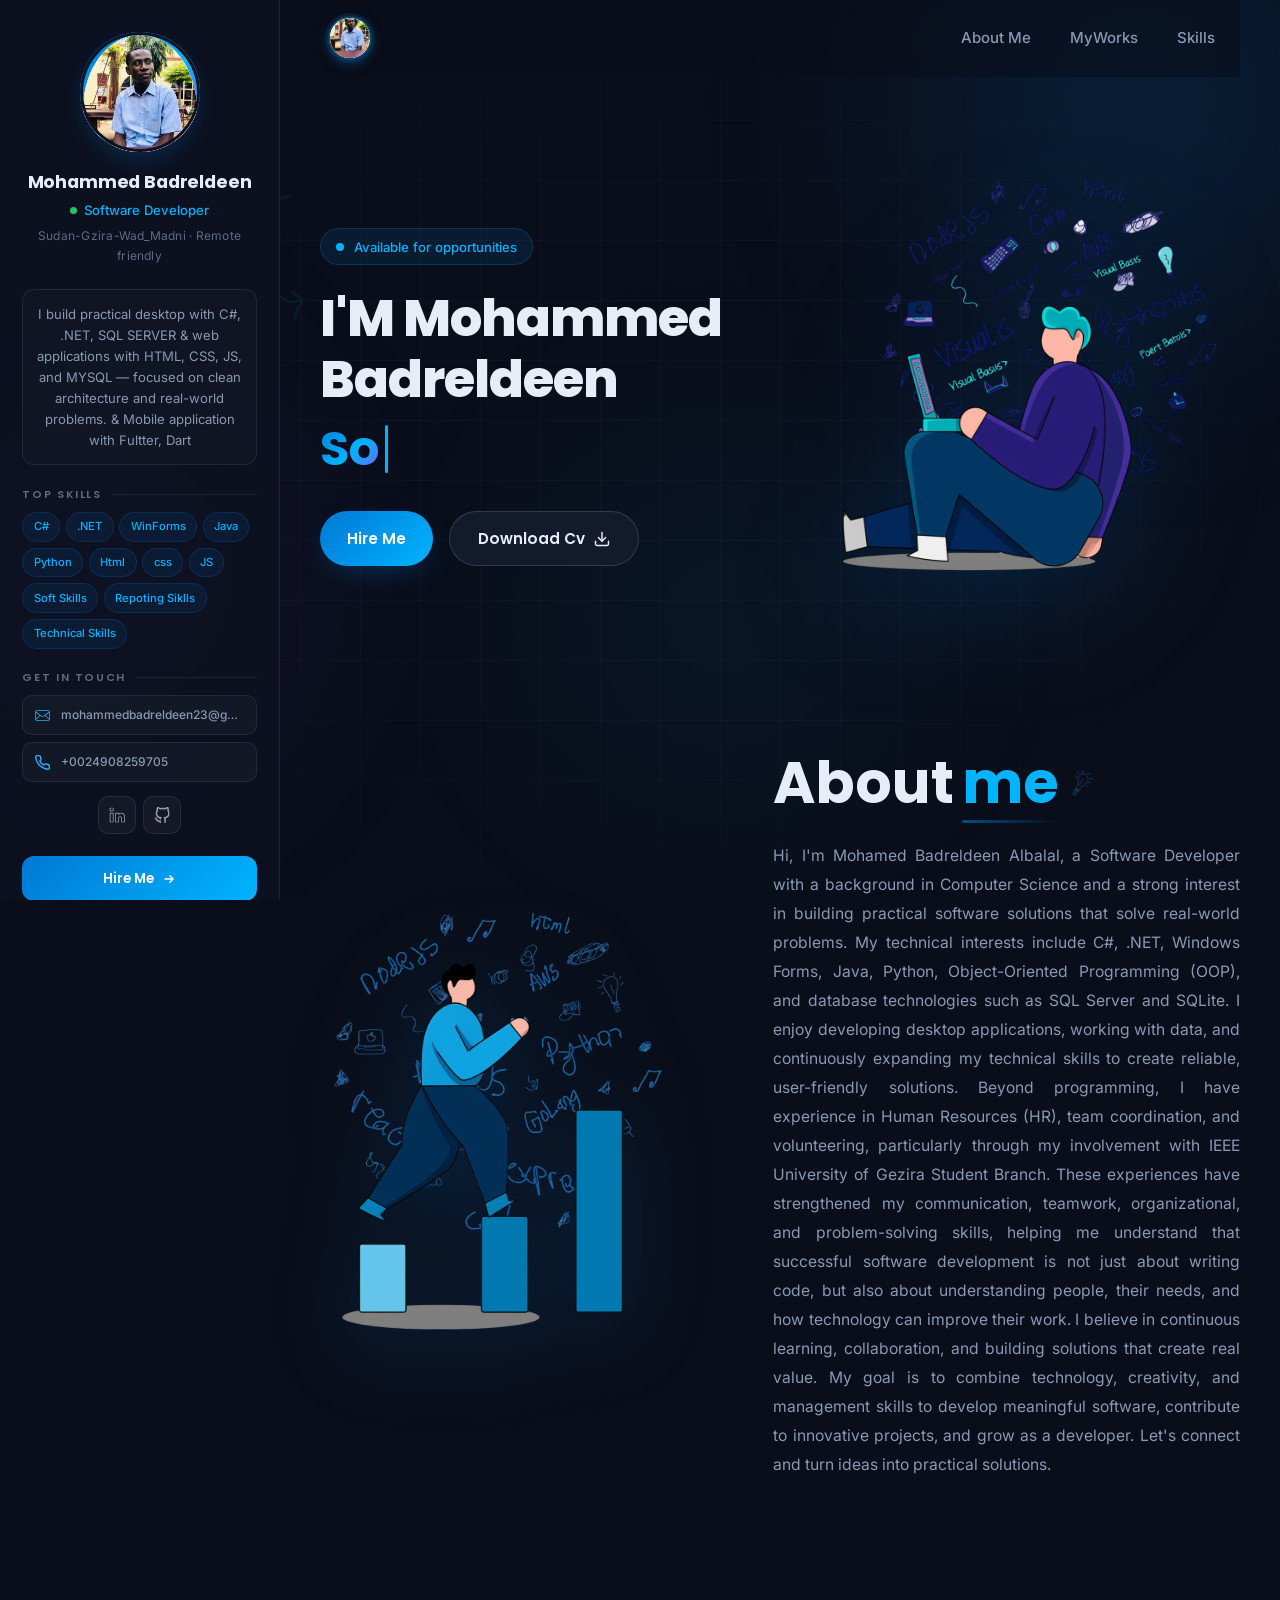
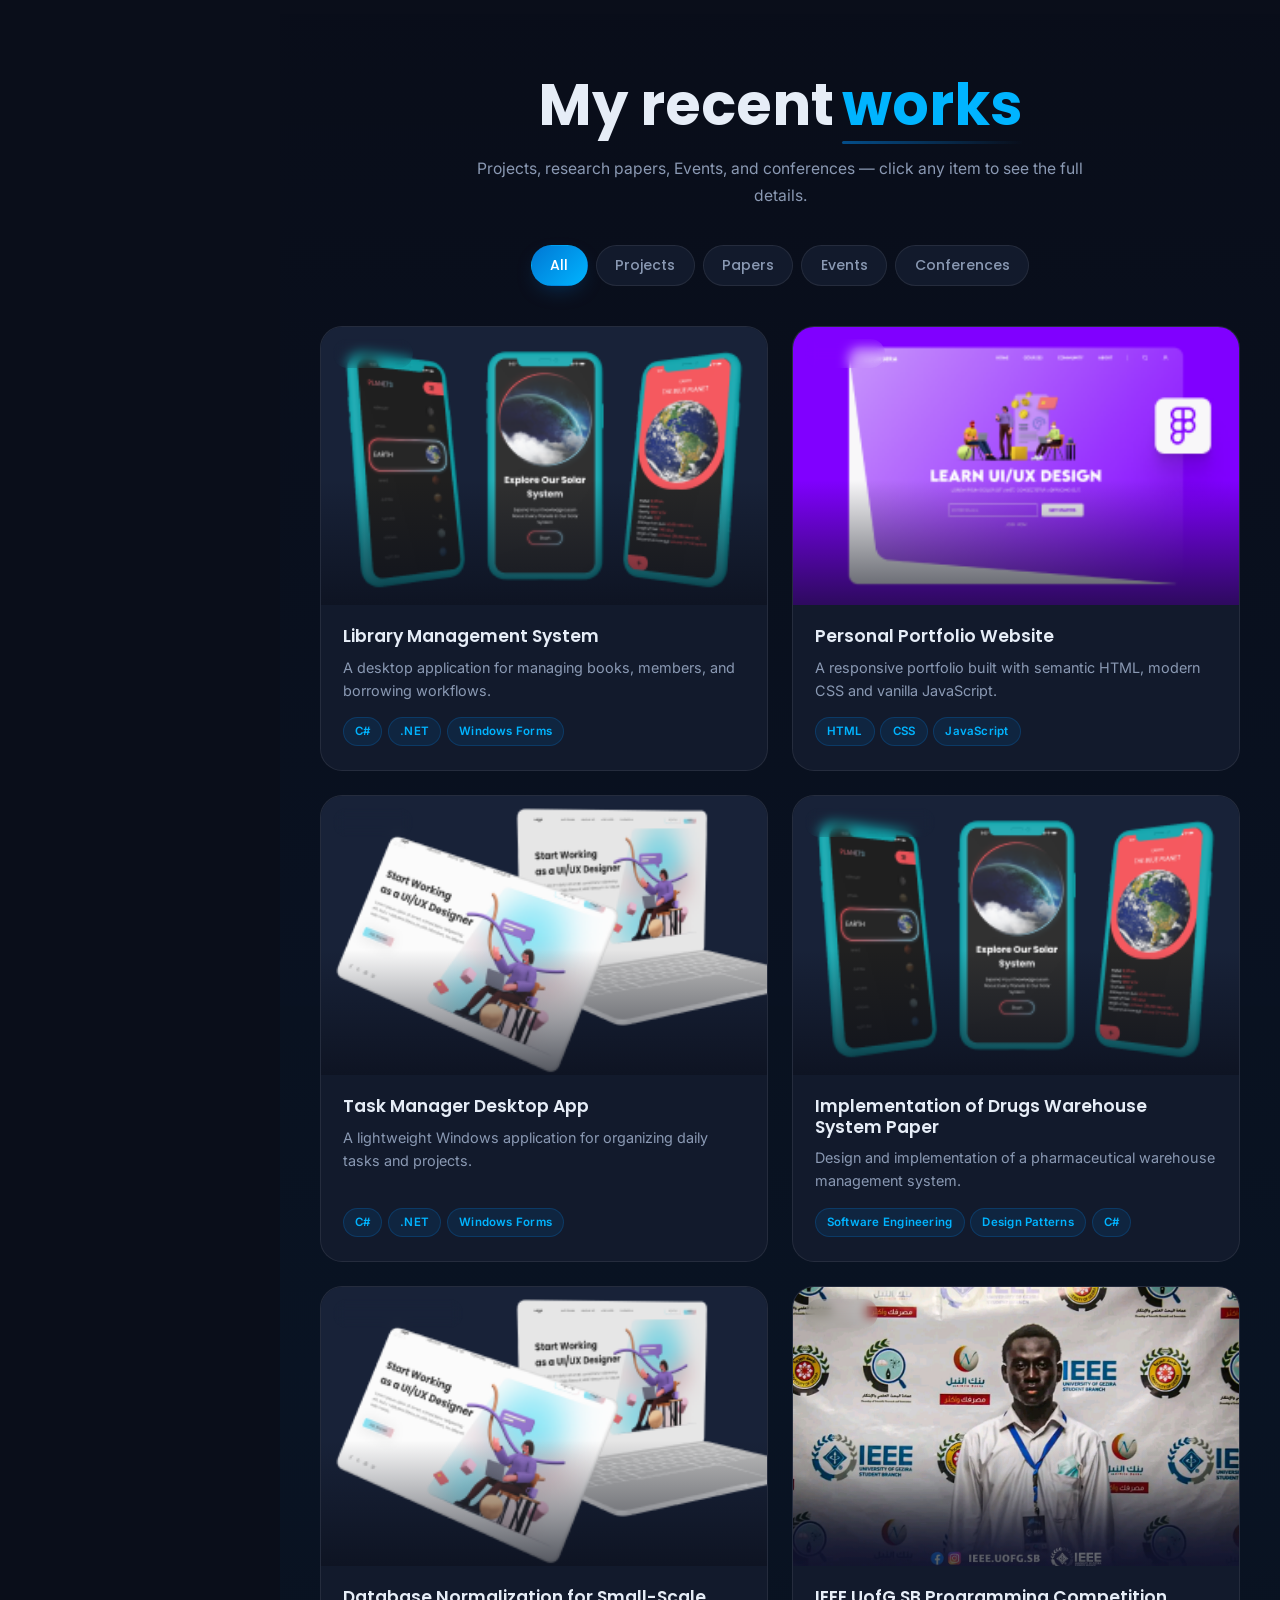
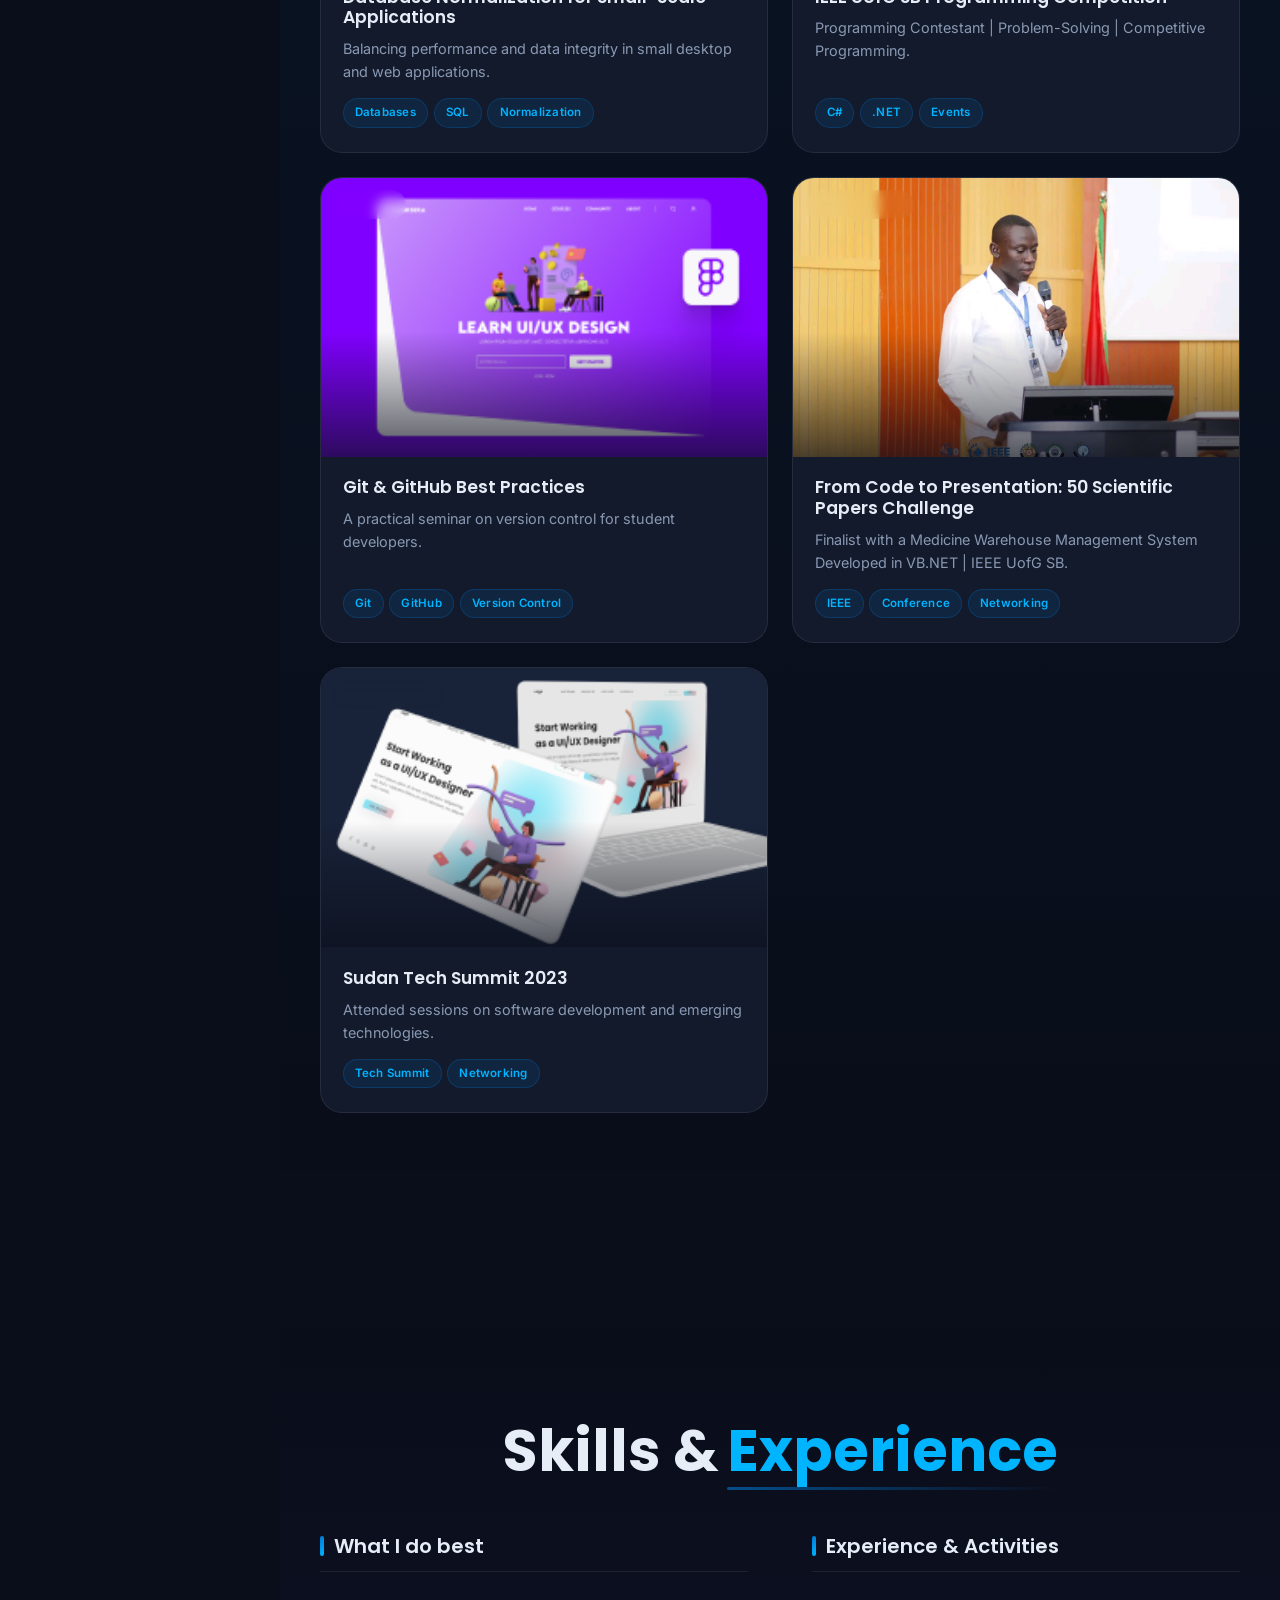
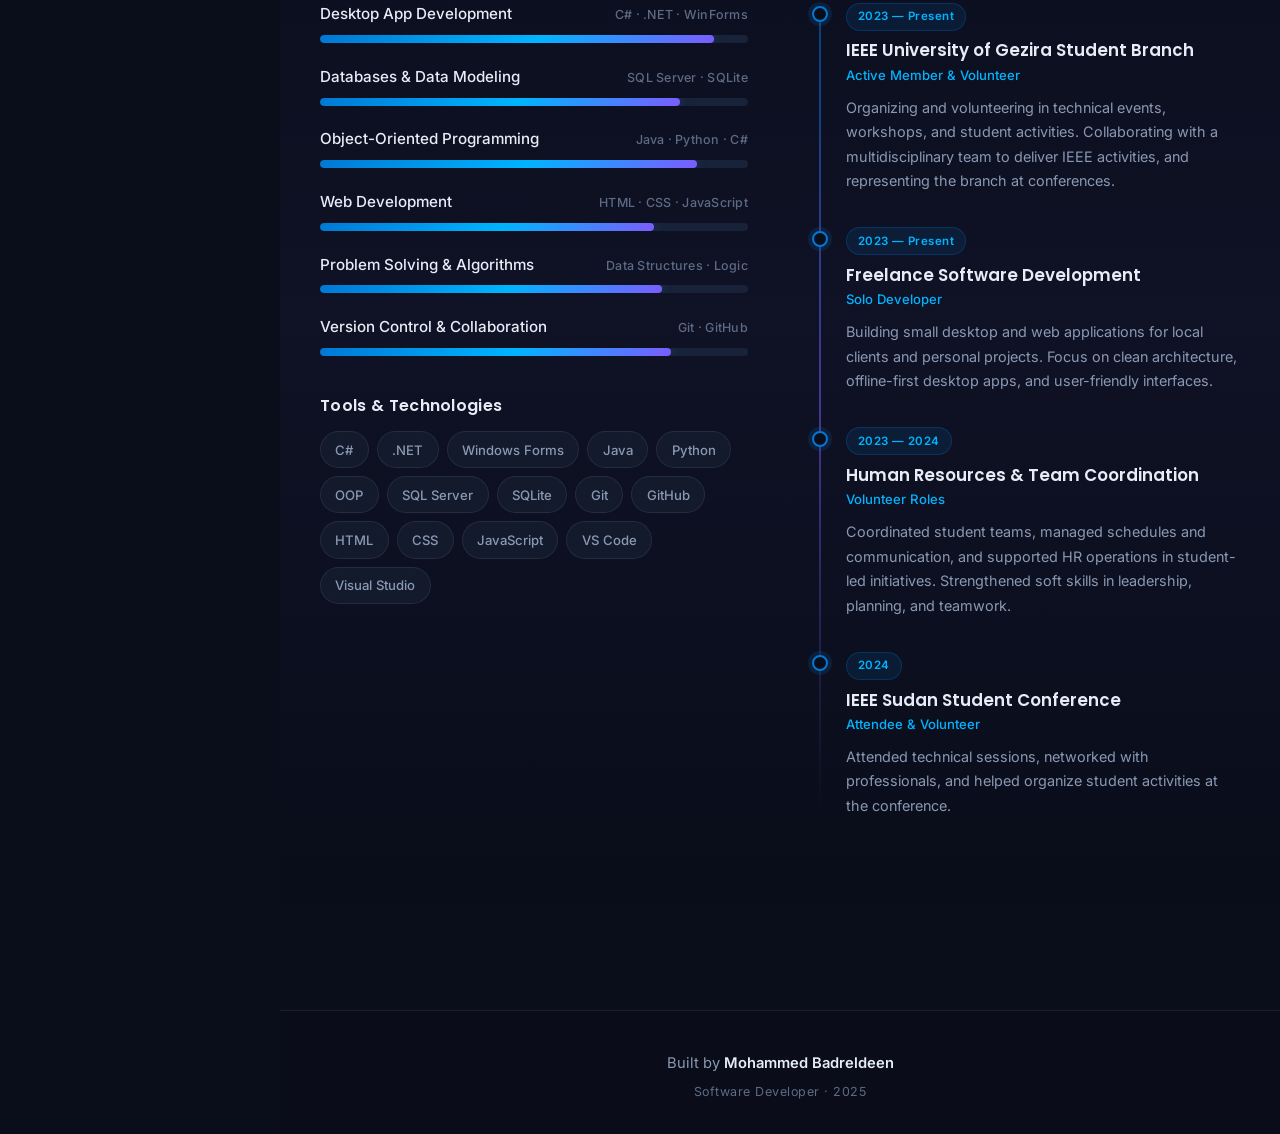
==== index.html @ 57f4253c "Editing work section and replace pic" ====
<!DOCTYPE html>
<html lang="en">

<head>
    <meta charset="UTF-8">
    <meta name="viewport" content="width=device-width, initial-scale=1.0">
    <title>Mohammed Badreldeen | Software Developer</title>

    <meta name="description" content="Mohammed Badreldeen — Software Developer. Projects, research papers, seminars and conferences. C#, .NET, Java, Python, SQL.">
    <meta name="author" content="Mohammed Badreldeen">
    <meta name="theme-color" content="#0a0e1a">

    <meta property="og:type" content="website">
    <meta property="og:title" content="Mohammed Badreldeen | Software Developer">
    <meta property="og:description" content="Software Developer focused on C#, .NET, Java, Python and databases.">

    <link rel="icon" href="assets/imgs/profile.png" type="image/png">

    <link rel="preconnect" href="https://fonts.googleapis.com">
    <link rel="preconnect" href="https://fonts.gstatic.com" crossorigin>
    <link href="https://fonts.googleapis.com/css2?family=Inter:wght@400;500;600&family=Poppins:wght@500;600;700;800&display=swap" rel="stylesheet">

    <link rel="stylesheet" href="style.css">
</head>

<body>

    <!-- ========== SIDEBAR (fixed) ========== -->
    <aside class="sidebar" id="sidebar" aria-label="Profile sidebar">
        <div class="sidebarInner">

            <!-- Profile -->
            <div class="sidebarProfile">
                <div class="sidebarAvatar">
                    <img src="SRC/PIC/Pers.svg" alt="Mohammed Badreldeen">
                </div>
                <h2 class="sidebarName">Mohammed Badreldeen</h2>
                <p class="sidebarRole">
                    <span class="statusDot" aria-hidden="true"></span> Software Developer
                </p>
                <p class="sidebarLocation">Sudan-Gzira-Wad_Madni · Remote friendly</p>
            </div>

            <!-- Short bio -->
            <p class="sidebarBio">
                I build practical desktop with C#, .NET, SQL SERVER &amp; web applications with HTML, CSS, JS, and MYSQL — focused on clean architecture and real-world problems. &amp; Mobile application with Fultter, Dart
            </p>

            <!-- Top skills -->
            <div class="sidebarBlock">
                <h3 class="sidebarBlockTitle">Top Skills</h3>
                <ul class="sidebarTags">
                    <li>C#</li>
                    <li>.NET</li>
                    <li>WinForms</li>
                    <li>Java</li>
                    <li>Python</li>
                    <li>Html</li>
                    <li>css</li>
                    <li>JS</li>
                    <li>Soft Skills</li>
                    <li>Repoting Siklls</li>
                    <li>Technical Skills</li>

                </ul>
            </div>

            <!-- Contact + Social -->
            <div class="sidebarBlock">
                <h3 class="sidebarBlockTitle">Get in touch</h3>

                <div class="sidebarContact">
                    <a class="sidebarContactItem" href="mailto:mohammedbadreldeen23@gmail.com">
                        <img src="assets/svg/Email.svg" alt="" aria-hidden="true">
                        <span>mohammedbadreldeen23@gmail.com</span>
                    </a>
                    <a class="sidebarContactItem" href="tel:+24908259705">
                        <img src="assets/svg/phone.svg" alt="" aria-hidden="true">
                        <span>+0024908259705</span>
                    </a>
                </div>

                <div class="sidebarSocial">
                    <a href="https://www.linkedin.com/in/mohamed-badreldeen-a-714299354?utm_source=share_via&utm_content=profile&utm_medium=member_android" target="_blank" rel="noopener noreferrer" aria-label="LinkedIn">
                        <img src="assets/svg/linkedin.svg" alt="">
                    </a>
                    <a href="https://github.com/MohammedBadreldeen23" target="_blank" rel="noopener noreferrer" aria-label="GitHub">
                        <img src="assets/svg/github.svg" alt="">
                    </a>
                </div>
            </div>

            <!-- CTA -->
            <a class="sidebarCta" href="mailto:mohammedbadreldeen23@gmail.com">
                Hire Me
                <svg viewBox="0 0 24 24" fill="none" stroke="currentColor" stroke-width="2.4"
                    stroke-linecap="round" stroke-linejoin="round" aria-hidden="true">
                    <path d="M5 12h14M13 6l6 6-6 6" />
                </svg>
            </a>

            <p class="sidebarFooter">
                © <span id="yearSide">2027</span> · Made with <span class="heart">♥</span>
            </p>

        </div>
    </aside>

    <!-- Decorative background -->
    <div class="bg-decor" aria-hidden="true">
        <span class="glow glow-1"></span>
        <span class="glow glow-2"></span>
        <span class="glow glow-3"></span>
        <span class="bg-grid"></span>
    </div>

    <!-- Scroll progress -->
    <div class="scroll-progress" id="scrollProgress" aria-hidden="true"></div>

    <!-- HEADER -->
    <header id="siteHeader">
        <a href="#top" class="logo" aria-label="Back to top">
            <img class="img1" src="SRC/PIC/Pers.svg" alt="Mohammed Badreldeen Logo">
        </a>

        <button class="nav-toggle" id="navToggle" type="button" aria-label="Open menu" aria-expanded="false" aria-controls="primaryNav">
            <span></span><span></span><span></span>
        </button>

        <nav class="navigation" id="primaryNav" aria-label="Main navigation">
            <ul>
                <li><a class="nav-link" href="#aboutMe">About Me</a></li>
                <li><a class="nav-link" href="#MyWorks">MyWorks</a></li>
                <li><a class="nav-link" href="#skills">Skills</a></li>
            </ul>
        </nav>
    </header>

    <!-- HERO -->
    <section class="Hreo" id="top">
        <img class="arrow" src="assets/svg/arrow.svg" alt="Arrow" aria-hidden="true">

        <div class="HeroSub">
            <p class="hero-greet"><span class="dot"></span> Available for opportunities</p>
            <h1 class="name">I'M Mohammed Badreldeen</h1>
            <h1 class="tital">
                <span class="typed-text" id="typedText"></span><span class="caret" aria-hidden="true"></span>
            </h1>

            <div class="HeroBtns">
                <a class="hireMe" href="mailto:mohammedbadreldeen23@gmail.com">Hire Me</a>
                <a class="CV" href="assets/Mohammed cv.pdf" download>
                    Download Cv
                    <img src="assets/svg/download.svg" alt="Donload Button">
                </a>
            </div>
        </div>

        <img src="SRC/PIC/Hero3.svg" alt="Hero Img" class="heroImg">
    </section>

    <!-- ABOUT -->
    <section class="aboutMe" id="aboutMe">
        <img src="SRC/PIC/About.svg" alt="aboutMe image" class="aboutMeImg" />

        <div class="textContainer">
            <div class="textTitle">
                <h1 class="aboutName">About</h1>
                <h1 class="aboutTitle">me</h1>
                <img src="assets/svg/lightbulb.svg" alt="ligh" class="light" />
            </div>

            <p class="aboutMePar">
                Hi, I'm Mohamed Badreldeen Albalal, a Software Developer with a background in Computer Science and a strong interest in building practical software solutions that solve real-world problems. My technical interests include C#, .NET, Windows Forms, Java,
                Python, Object-Oriented Programming (OOP), and database technologies such as SQL Server and SQLite. I enjoy developing desktop applications, working with data, and continuously expanding my technical skills to create reliable, user-friendly
                solutions. Beyond programming, I have experience in Human Resources (HR), team coordination, and volunteering, particularly through my involvement with IEEE University of Gezira Student Branch. These experiences have strengthened my communication,
                teamwork, organizational, and problem-solving skills, helping me understand that successful software development is not just about writing code, but also about understanding people, their needs, and how technology can improve their work.
                I believe in continuous learning, collaboration, and building solutions that create real value. My goal is to combine technology, creativity, and management skills to develop meaningful software, contribute to innovative projects, and
                grow as a developer. Let's connect and turn ideas into practical solutions.
            </p>
        </div>
    </section>

    <!-- WORKS -->
    <section class="works" id="MyWorks">
        <div class="worksContainer">

            <div class="projectTitle">
                <h1 class="aboutName">My recent</h1>
                <h1 class="aboutTitle">works</h1>
            </div>

            <p class="worksIntro">
                Projects, research papers, Events, and conferences — click any item to see the full details.
            </p>

            <div class="worksFilter" role="tablist" aria-label="Filter works by type">
                <button class="filter-btn active" type="button" data-filter="all" role="tab" aria-selected="true">All</button>
                <button class="filter-btn" type="button" data-filter="projects" role="tab" aria-selected="false">Projects</button>
                <button class="filter-btn" type="button" data-filter="papers" role="tab" aria-selected="false">Papers</button>
                <button class="filter-btn" type="button" data-filter="Events" role="tab" aria-selected="false">Events</button>
                <button class="filter-btn" type="button" data-filter="conferences" role="tab" aria-selected="false">Conferences</button>
            </div>

            <ul class="worksGrid" id="worksGrid"></ul>

        </div>
    </section>

    <!-- SKILLS & EXPERIENCE -->
    <section class="skills" id="skills">
        <div class="skillsContainer">

            <div class="projectTitle">
                <h1 class="aboutName">Skills &</h1>
                <h1 class="aboutTitle">Experience</h1>
            </div>

            <div class="skillsLayout">

                <div class="skillsColumn reveal">
                    <h2 class="columnTitle">What I do best</h2>

                    <div class="skillBars">
                        <div class="skillBar">
                            <div class="skillInfo">
                                <span>Desktop App Development</span>
                                <span class="skillTech">C# · .NET · WinForms</span>
                            </div>
                            <div class="skillTrack">
                                <div class="skillFill" style="--lvl: 92%;"></div>
                            </div>
                        </div>

                        <div class="skillBar">
                            <div class="skillInfo">
                                <span>Databases & Data Modeling</span>
                                <span class="skillTech">SQL Server · SQLite</span>
                            </div>
                            <div class="skillTrack">
                                <div class="skillFill" style="--lvl: 84%;"></div>
                            </div>
                        </div>

                        <div class="skillBar">
                            <div class="skillInfo">
                                <span>Object-Oriented Programming</span>
                                <span class="skillTech">Java · Python · C#</span>
                            </div>
                            <div class="skillTrack">
                                <div class="skillFill" style="--lvl: 88%;"></div>
                            </div>
                        </div>

                        <div class="skillBar">
                            <div class="skillInfo">
                                <span>Web Development</span>
                                <span class="skillTech">HTML · CSS · JavaScript</span>
                            </div>
                            <div class="skillTrack">
                                <div class="skillFill" style="--lvl: 78%;"></div>
                            </div>
                        </div>

                        <div class="skillBar">
                            <div class="skillInfo">
                                <span>Problem Solving & Algorithms</span>
                                <span class="skillTech">Data Structures · Logic</span>
                            </div>
                            <div class="skillTrack">
                                <div class="skillFill" style="--lvl: 80%;"></div>
                            </div>
                        </div>

                        <div class="skillBar">
                            <div class="skillInfo">
                                <span>Version Control & Collaboration</span>
                                <span class="skillTech">Git · GitHub</span>
                            </div>
                            <div class="skillTrack">
                                <div class="skillFill" style="--lvl: 82%;"></div>
                            </div>
                        </div>
                    </div>

                    <h3 class="subColumnTitle">Tools &amp; Technologies</h3>
                    <ul class="skillTags">
                        <li>C#</li>
                        <li>.NET</li>
                        <li>Windows Forms</li>
                        <li>Java</li>
                        <li>Python</li>
                        <li>OOP</li>
                        <li>SQL Server</li>
                        <li>SQLite</li>
                        <li>Git</li>
                        <li>GitHub</li>
                        <li>HTML</li>
                        <li>CSS</li>
                        <li>JavaScript</li>
                        <li>VS Code</li>
                        <li>Visual Studio</li>
                    </ul>
                </div>

                <div class="experienceColumn reveal">
                    <h2 class="columnTitle">Experience &amp; Activities</h2>

                    <div class="timeline">

                        <div class="timelineItem">
                            <div class="timelineDot"></div>
                            <div class="timelineContent">
                                <span class="timelineDate">2023 — Present</span>
                                <h3>IEEE University of Gezira Student Branch</h3>
                                <span class="timelineRole">Active Member &amp; Volunteer</span>
                                <p>
                                    Organizing and volunteering in technical events, workshops, and student activities. Collaborating with a multidisciplinary team to deliver IEEE activities, and representing the branch at conferences.
                                </p>
                            </div>
                        </div>

                        <div class="timelineItem">
                            <div class="timelineDot"></div>
                            <div class="timelineContent">
                                <span class="timelineDate">2023 — Present</span>
                                <h3>Freelance Software Development</h3>
                                <span class="timelineRole">Solo Developer</span>
                                <p>
                                    Building small desktop and web applications for local clients and personal projects. Focus on clean architecture, offline-first desktop apps, and user-friendly interfaces.
                                </p>
                            </div>
                        </div>

                        <div class="timelineItem">
                            <div class="timelineDot"></div>
                            <div class="timelineContent">
                                <span class="timelineDate">2023 — 2024</span>
                                <h3>Human Resources &amp; Team Coordination</h3>
                                <span class="timelineRole">Volunteer Roles</span>
                                <p>
                                    Coordinated student teams, managed schedules and communication, and supported HR operations in student-led initiatives. Strengthened soft skills in leadership, planning, and teamwork.
                                </p>
                            </div>
                        </div>

                        <div class="timelineItem">
                            <div class="timelineDot"></div>
                            <div class="timelineContent">
                                <span class="timelineDate">2024</span>
                                <h3>IEEE Sudan Student Conference</h3>
                                <span class="timelineRole">Attendee &amp; Volunteer</span>
                                <p>
                                    Attended technical sessions, networked with professionals, and helped organize student activities at the conference.
                                </p>
                            </div>
                        </div>

                    </div>
                </div>

            </div>
        </div>
    </section>

    <!-- FOOTER -->
    <footer>
        <div class="footerInner">
            <p class="footerLine">Built by <strong>Mohammed Badreldeen</strong></p>
            <p class="footerSub">
                Software Developer · <span id="year">2025</span>
            </p>
        </div>
    </footer>

    <button class="to-top" id="toTop" type="button" aria-label="Back to top">
        <svg viewBox="0 0 24 24" fill="none" stroke="currentColor" stroke-width="2.2"
            stroke-linecap="round" stroke-linejoin="round" aria-hidden="true">
            <path d="M12 19V5M5 12l7-7 7 7" />
        </svg>
    </button>

    <script src="script.js"></script>
</body>

</html>
---- style.css ----
/* =========================================================
   FONTS + VARIABLES — Windows Developer Palette
========================================================= */

@import url('https://fonts.googleapis.com/css2?family=Inter:wght@400;500;600&family=Poppins:wght@500;600;700;800&display=swap');
:root {
    /* Backgrounds — deep Windows dark */
    --bg: #0a0e1a;
    --bg-soft: #0d1220;
    --surface: #121a2c;
    --surface-2: #182238;
    --surface-3: #1e2a45;
    /* Borders */
    --border: rgba(255, 255, 255, 0.08);
    --border-strong: rgba(255, 255, 255, 0.14);
    /* Text */
    --text: #e6edf7;
    --text-muted: #8a99b3;
    --text-dim: #5d6b85;
    /* Windows 11 accent — Modern dev palette */
    --accent: #0078d4;
    --accent-2: #00b4ff;
    --accent-3: #7c5cff;
    --accent-soft: rgba(0, 120, 212, 0.12);
    --accent-glow: rgba(0, 120, 212, 0.4);
    /* Gradients */
    --gradient: linear-gradient(135deg, #0078d4, #00b4ff);
    --gradient-rich: linear-gradient(135deg, #0078d4 0%, #00b4ff 55%, #7c5cff 100%);
    /* Radii */
    --radius: 16px;
    --radius-lg: 22px;
    --radius-sm: 10px;
    /* Fonts */
    --font-head: "Poppins", system-ui, sans-serif;
    --font-body: "Inter", system-ui, sans-serif;
    /* Layout */
    --container: 1200px;
    --header-h: 76px;
    --ease: cubic-bezier(0.22, 1, 0.36, 1);
}


/* =========================================================
   RESET + BASE
========================================================= */

*,
*::before,
*::after {
    margin: 0;
    padding: 0;
    box-sizing: border-box;
}

.html {
    scroll-behavior: smooth;
    scroll-padding-top: calc(var(--header-h) + 12px);
    -webkit-text-size-adjust: 100%;
    overflow-x: hidden;
}

body {
    background: var(--bg);
    color: var(--text);
    font-family: var(--font-body);
    font-size: 16px;
    line-height: 1.7;
    overflow-x: hidden;
    -webkit-font-smoothing: antialiased;
    -moz-osx-font-smoothing: grayscale;
}

img,
svg {
    max-width: 100%;
    display: block;
}

a {
    color: inherit;
    text-decoration: none;
}

button {
    font-family: inherit;
    cursor: pointer;
    border: none;
    background: none;
    color: inherit;
}

ul {
    list-style: none;
}

h1,
h2,
h3,
h4 {
    font-family: var(--font-head);
    line-height: 1.2;
    font-weight: 700;
}

::selection {
    background: var(--accent);
    color: #fff;
}


/* Scrollbar */

::-webkit-scrollbar {
    width: 10px;
    height: 10px;
}

::-webkit-scrollbar-track {
    background: var(--bg);
}

::-webkit-scrollbar-thumb {
    background: #22304a;
    border-radius: 10px;
    border: 2px solid var(--bg);
}

::-webkit-scrollbar-thumb:hover {
    background: var(--accent);
}


/* =========================================================
   BACKGROUND DECOR
========================================================= */

.bg-decor {
    position: fixed;
    inset: 0;
    z-index: -1;
    overflow: hidden;
    pointer-events: none;
}

.glow {
    position: absolute;
    border-radius: 50%;
    filter: blur(130px);
    opacity: 0.32;
}

.glow-1 {
    width: 560px;
    height: 560px;
    background: radial-gradient(circle, #0078d4, transparent 70%);
    top: -180px;
    right: -140px;
    animation: float 16s ease-in-out infinite;
}

.glow-2 {
    width: 500px;
    height: 500px;
    background: radial-gradient(circle, #7c5cff, transparent 70%);
    bottom: 8%;
    left: -180px;
    animation: float 20s ease-in-out infinite reverse;
    opacity: 0.22;
}

.glow-3 {
    width: 420px;
    height: 420px;
    background: radial-gradient(circle, #00b4ff, transparent 70%);
    top: 45%;
    left: 40%;
    opacity: 0.15;
    animation: float 24s ease-in-out infinite;
}

.bg-grid {
    position: absolute;
    inset: 0;
    background-image: linear-gradient(rgba(255, 255, 255, 0.025) 1px, transparent 1px), linear-gradient(90deg, rgba(255, 255, 255, 0.025) 1px, transparent 1px);
    background-size: 60px 60px;
    mask-image: radial-gradient(ellipse at center, black 40%, transparent 85%);
    -webkit-mask-image: radial-gradient(ellipse at center, black 40%, transparent 85%);
}

@keyframes float {
    0%,
    100% {
        transform: translate(0, 0) scale(1);
    }
    50% {
        transform: translate(30px, -40px) scale(1.08);
    }
}


/* =========================================================
   SCROLL PROGRESS
========================================================= */

.scroll-progress {
    position: fixed;
    top: 0;
    left: 0;
    right: 0;
    height: 3px;
    background: var(--gradient-rich);
    box-shadow: 0 0 14px var(--accent-glow);
    z-index: 1000;
    transform: scaleX(0);
    transform-origin: left center;
    transition: transform 0.08s linear;
    pointer-events: none;
}

@media (min-width: 1100px) {
    .scroll-progress {
        left: 280px;
    }
}

@media (min-width: 1600px) {
    .scroll-progress {
        left: 320px;
    }
}


/* =========================================================
   SIDEBAR
========================================================= */

.sidebar {
    display: none;
    position: fixed;
    top: 0;
    left: 0;
    bottom: 0;
    width: 280px;
    z-index: 950;
    background: rgba(13, 18, 32, 0.88);
    backdrop-filter: blur(20px);
    -webkit-backdrop-filter: blur(20px);
    border-right: 1px solid var(--border);
    padding: 2rem 1.4rem 1.5rem;
    /* Independent scrolling */
    overflow-y: auto;
    overflow-x: hidden;
    overscroll-behavior: contain;
    -webkit-overflow-scrolling: touch;
    scrollbar-width: thin;
    scrollbar-color: #22304a transparent;
    animation: slideInLeft 0.7s var(--ease) both;
}

@keyframes slideInLeft {
    from {
        opacity: 0;
        transform: translateX(-30px);
    }
    to {
        opacity: 1;
        transform: translateX(0);
    }
}

.sidebar::-webkit-scrollbar {
    width: 6px;
}

.sidebar::-webkit-scrollbar-track {
    background: transparent;
}

.sidebar::-webkit-scrollbar-thumb {
    background: #22304a;
    border-radius: 6px;
}

.sidebar::-webkit-scrollbar-thumb:hover {
    background: var(--accent);
}

.sidebarInner {
    display: flex;
    flex-direction: column;
    gap: 1.4rem;
    width: 100%;
}


/* --- Profile --- */

.sidebarProfile {
    text-align: center;
    display: flex;
    flex-direction: column;
    align-items: center;
    gap: 0.3rem;
}

.sidebarAvatar {
    position: relative;
    width: 120px;
    height: 120px;
    border-radius: 50%;
    padding: 3px;
    background: var(--gradient-rich);
    box-shadow: 0 10px 30px -10px var(--accent-glow);
    display: grid;
    place-items: center;
    margin-bottom: 0.9rem;
    transition: transform 0.4s var(--ease), box-shadow 0.4s ease;
    overflow: hidden;
}

.sidebarAvatar::after {
    content: "";
    position: absolute;
    inset: 0;
    border-radius: 50%;
    box-shadow: inset 0 0 0 3px var(--bg-soft);
    pointer-events: none;
    z-index: 3;
}

.sidebarAvatar:hover {
    transform: scale(1.04) rotate(-2deg);
    box-shadow: 0 14px 40px -10px var(--accent-glow);
}

.avatarFallback {
    position: absolute;
    inset: 3px;
    border-radius: 50%;
    display: grid;
    place-items: center;
    background: var(--surface-2);
    color: var(--text);
    font-family: var(--font-head);
    font-size: 1.7rem;
    font-weight: 700;
    letter-spacing: 0.05em;
}

.sidebarAvatar img {
    position: relative;
    z-index: 2;
    width: 100%;
    height: 100%;
    border-radius: 50%;
    object-fit: cover;
    object-position: center top;
    display: block;
}

.sidebarName {
    font-size: 1.1rem;
    font-weight: 700;
    color: var(--text);
    letter-spacing: -0.01em;
    line-height: 1.3;
}

.sidebarRole {
    display: inline-flex;
    align-items: center;
    gap: 0.4rem;
    font-size: 0.82rem;
    color: var(--accent-2);
    font-weight: 500;
}

.statusDot {
    width: 7px;
    height: 7px;
    border-radius: 50%;
    background: #22c55e;
    box-shadow: 0 0 0 0 rgba(34, 197, 94, 0.6);
    animation: pulse 2s infinite;
    flex-shrink: 0;
}

.sidebarLocation {
    font-size: 0.75rem;
    color: var(--text-dim);
    letter-spacing: 0.02em;
}


/* --- Bio --- */

.sidebarBio {
    font-size: 0.82rem;
    line-height: 1.6;
    color: var(--text-muted);
    text-align: center;
    padding: 0.85rem 0.7rem;
    background: rgba(255, 255, 255, 0.02);
    border: 1px solid var(--border);
    border-radius: 12px;
}


/* --- Blocks --- */

.sidebarBlock {
    display: flex;
    flex-direction: column;
    gap: 0.7rem;
}

.sidebarBlockTitle {
    font-size: 0.68rem;
    font-weight: 600;
    color: var(--text-dim);
    letter-spacing: 0.15em;
    text-transform: uppercase;
    display: flex;
    align-items: center;
    gap: 0.6rem;
}

.sidebarBlockTitle::after {
    content: "";
    flex: 1;
    height: 1px;
    background: var(--border);
}


/* --- Skills tags --- */

.sidebarTags {
    display: flex;
    flex-wrap: wrap;
    gap: 0.35rem;
}

.sidebarTags li {
    padding: 0.28rem 0.65rem;
    border-radius: 100px;
    background: rgba(0, 120, 212, 0.1);
    border: 1px solid rgba(0, 120, 212, 0.22);
    color: var(--accent-2);
    font-size: 0.7rem;
    font-weight: 500;
    transition: all 0.2s var(--ease);
    cursor: default;
}

.sidebarTags li:hover {
    background: rgba(0, 120, 212, 0.2);
    transform: translateY(-2px);
}


/* --- Contact --- */

.sidebarContact {
    display: flex;
    flex-direction: column;
    gap: 0.45rem;
}

.sidebarContactItem {
    display: flex;
    align-items: center;
    gap: 0.65rem;
    padding: 0.55rem 0.75rem;
    border-radius: 10px;
    background: rgba(255, 255, 255, 0.03);
    border: 1px solid var(--border);
    font-size: 0.75rem;
    color: var(--text-muted);
    font-weight: 500;
    transition: all 0.25s var(--ease);
    overflow: hidden;
}

.sidebarContactItem:hover {
    background: var(--accent-soft);
    border-color: var(--accent);
    color: var(--accent-2);
    transform: translateX(3px);
}

.sidebarContactItem img {
    width: 15px;
    height: 15px;
    flex-shrink: 0;
    filter: brightness(0) saturate(100%) invert(60%) sepia(88%) saturate(2500%) hue-rotate(175deg) brightness(101%) contrast(101%);
}

.sidebarContactItem span {
    overflow: hidden;
    text-overflow: ellipsis;
    white-space: nowrap;
    min-width: 0;
}


/* --- Social --- */

.sidebarSocial {
    display: flex;
    gap: 0.45rem;
    justify-content: center;
    margin-top: 0.15rem;
}

.sidebarSocial a {
    width: 38px;
    height: 38px;
    display: grid;
    place-items: center;
    border-radius: 10px;
    background: rgba(255, 255, 255, 0.04);
    border: 1px solid var(--border);
    transition: all 0.25s var(--ease);
}

.sidebarSocial a:hover {
    background: var(--accent-soft);
    border-color: var(--accent);
    transform: translateY(-3px);
    box-shadow: 0 10px 22px -10px var(--accent-glow);
}

.sidebarSocial img {
    width: 16px;
    height: 16px;
    filter: brightness(0) invert(1);
    opacity: 0.8;
    transition: filter 0.25s ease, opacity 0.25s ease;
}

.sidebarSocial a:hover img {
    filter: brightness(0) saturate(100%) invert(60%) sepia(88%) saturate(2500%) hue-rotate(175deg) brightness(101%) contrast(101%);
    opacity: 1;
}


/* --- CTA --- */

.sidebarCta {
    display: inline-flex;
    align-items: center;
    justify-content: center;
    gap: 0.5rem;
    padding: 0.7rem 1rem;
    border-radius: 12px;
    background: var(--gradient);
    color: #fff;
    font-family: var(--font-head);
    font-size: 0.82rem;
    font-weight: 600;
    box-shadow: 0 10px 26px -12px var(--accent-glow);
    transition: transform 0.25s var(--ease), box-shadow 0.25s ease;
}

.sidebarCta:hover {
    transform: translateY(-3px);
    box-shadow: 0 16px 34px -12px var(--accent-glow);
}

.sidebarCta svg {
    width: 14px;
    height: 14px;
    transition: transform 0.25s var(--ease);
}

.sidebarCta:hover svg {
    transform: translateX(3px);
}


/* --- Sidebar footer --- */

.sidebarFooter {
    text-align: center;
    font-size: 0.68rem;
    color: var(--text-dim);
    letter-spacing: 0.04em;
    padding-top: 0.6rem;
    border-top: 1px solid var(--border);
    margin-top: 0.3rem;
}

.sidebarFooter .heart {
    color: var(--accent-2);
    animation: pulse 2s infinite;
    display: inline-block;
}


/* --- Show sidebar on desktop --- */

@media (min-width: 1100px) {
    .sidebar {
        display: flex;
    }
    body {
        padding-left: 280px;
    }
}

@media (min-width: 1600px) {
    .sidebar {
        width: 320px;
        padding: 2.2rem 1.7rem 1.7rem;
    }
    body {
        padding-left: 320px;
    }
}


/* =========================================================
   HEADER
========================================================= */

header {
    position: sticky;
    top: 0;
    z-index: 900;
    display: flex;
    justify-content: space-between;
    align-items: center;
    gap: 1rem;
    margin: 0 auto;
    padding: 1rem 0.5rem;
    width: min(92%, var(--container));
    min-height: var(--header-h);
    backdrop-filter: blur(14px);
    -webkit-backdrop-filter: blur(14px);
    background: rgba(10, 14, 26, 0.55);
    border-bottom: 1px solid transparent;
    transition: background 0.3s ease, border-color 0.3s ease, box-shadow 0.3s ease;
}

header.scrolled {
    background: rgba(10, 14, 26, 0.85);
    border-bottom-color: var(--border);
    box-shadow: 0 8px 30px rgba(0, 0, 0, 0.4);
}

.logo {
    display: inline-flex;
    align-items: center;
    transition: transform 0.3s var(--ease);
}

.logo:hover {
    transform: translateY(-2px);
}

.img1 {
    width: 44px;
    height: 44px;
    border-radius: 50%;
    object-fit: cover;
    object-position: center;
    border: 2px solid rgba(0, 180, 255, 0.35);
    box-shadow: 0 0 0 3px rgba(0, 120, 212, 0.12), 0 4px 12px rgba(0, 120, 212, 0.35);
    transition: transform 0.3s var(--ease), box-shadow 0.3s ease;
}

.logo:hover .img1 {
    transform: scale(1.08);
    box-shadow: 0 0 0 3px rgba(0, 180, 255, 0.25), 0 6px 18px rgba(0, 120, 212, 0.5);
}

.navigation ul {
    display: flex;
    align-items: center;
    gap: 0.35rem;
}

.nav-link {
    position: relative;
    display: inline-block;
    padding: 0.55rem 1.05rem;
    font-size: 0.94rem;
    font-weight: 500;
    color: var(--text-muted);
    border-radius: 100px;
    transition: color 0.25s ease, background 0.25s ease;
}

.nav-link::after {
    content: "";
    position: absolute;
    left: 50%;
    bottom: 6px;
    width: 0;
    height: 2px;
    background: var(--gradient);
    border-radius: 2px;
    transform: translateX(-50%);
    transition: width 0.3s var(--ease);
}

.nav-link:hover,
.nav-link.active {
    color: var(--text);
    background: var(--accent-soft);
}

.nav-link.active::after,
.nav-link:hover::after {
    width: 22px;
}


/* Hamburger */

.nav-toggle {
    display: none;
    width: 42px;
    height: 42px;
    border-radius: 12px;
    border: 1px solid var(--border);
    background: var(--surface);
    flex-direction: column;
    justify-content: center;
    align-items: center;
    gap: 5px;
    transition: border-color 0.25s ease;
}

.nav-toggle:hover {
    border-color: var(--accent);
}

.nav-toggle span {
    display: block;
    width: 20px;
    height: 2px;
    background: var(--text);
    border-radius: 2px;
    transition: transform 0.3s var(--ease), opacity 0.2s ease;
}

.nav-toggle.open span:nth-child(1) {
    transform: translateY(7px) rotate(45deg);
}

.nav-toggle.open span:nth-child(2) {
    opacity: 0;
}

.nav-toggle.open span:nth-child(3) {
    transform: translateY(-7px) rotate(-45deg);
}


/* =========================================================
   HERO
========================================================= */

.Hreo {
    display: grid;
    grid-template-columns: 1.15fr 1fr;
    align-items: center;
    gap: 4rem;
    margin: 5rem auto 7rem;
    width: min(92%, var(--container));
    position: relative;
}

.HeroSub {
    display: flex;
    flex-direction: column;
    gap: 0.6rem;
    animation: fadeUp 0.9s var(--ease) both;
}

.hero-greet {
    display: inline-flex;
    align-items: center;
    gap: 0.6rem;
    padding: 0.4rem 0.95rem;
    border-radius: 100px;
    background: var(--accent-soft);
    border: 1px solid rgba(0, 120, 212, 0.3);
    color: var(--accent-2);
    font-size: 0.82rem;
    font-weight: 500;
    margin-bottom: 0.8rem;
    width: fit-content;
}

.hero-greet .dot {
    width: 8px;
    height: 8px;
    border-radius: 50%;
    background: var(--accent-2);
    box-shadow: 0 0 0 0 var(--accent-glow);
    animation: pulse 2s infinite;
}

@keyframes pulse {
    0% {
        box-shadow: 0 0 0 0 var(--accent-glow);
    }
    70% {
        box-shadow: 0 0 0 10px transparent;
    }
    100% {
        box-shadow: 0 0 0 0 transparent;
    }
}

.name {
    font-size: clamp(2rem, 4.5vw, 3.2rem);
    color: var(--text);
    font-weight: 800;
    letter-spacing: -0.02em;
}

.tital {
    font-size: clamp(1.8rem, 4.5vw, 3rem);
    color: var(--accent-2);
    font-weight: 700;
    min-height: 1.2em;
    display: flex;
    align-items: center;
}

.typed-text {
    background: var(--gradient-rich);
    -webkit-background-clip: text;
    background-clip: text;
    color: transparent;
}

.caret {
    display: inline-block;
    width: 3px;
    height: 1em;
    background: var(--accent-2);
    margin-left: 6px;
    animation: blink 1s step-end infinite;
    border-radius: 2px;
}

@keyframes blink {
    50% {
        opacity: 0;
    }
}

.HeroBtns {
    display: flex;
    gap: 1rem;
    margin-top: 1.5rem;
    flex-wrap: wrap;
}

.hireMe {
    position: relative;
    display: inline-flex;
    align-items: center;
    justify-content: center;
    gap: 0.5rem;
    background: var(--gradient);
    color: #fff;
    border-radius: 100px;
    padding: 0.85rem 1.7rem;
    font-family: var(--font-head);
    font-weight: 600;
    font-size: 0.95rem;
    overflow: hidden;
    box-shadow: 0 10px 30px -10px var(--accent-glow);
    transition: transform 0.25s var(--ease), box-shadow 0.25s ease;
}

.hireMe::before {
    content: "";
    position: absolute;
    inset: 0;
    background: linear-gradient(120deg, transparent 30%, rgba(255, 255, 255, 0.35) 50%, transparent 70%);
    transform: translateX(-120%);
    transition: transform 0.65s var(--ease);
}

.hireMe:hover::before {
    transform: translateX(120%);
}

.hireMe:hover {
    transform: translateY(-3px);
    box-shadow: 0 16px 40px -10px var(--accent-glow);
}

.CV {
    display: inline-flex;
    align-items: center;
    gap: 0.5rem;
    background: var(--surface);
    color: var(--text);
    border: 1px solid var(--border-strong);
    border-radius: 100px;
    padding: 0.85rem 1.7rem;
    font-family: var(--font-head);
    font-weight: 600;
    font-size: 0.95rem;
    transition: transform 0.25s var(--ease), border-color 0.25s ease, background 0.25s ease;
}

.CV img {
    width: 18px;
    height: 18px;
    transition: transform 0.25s var(--ease);
}

.CV:hover {
    transform: translateY(-3px);
    border-color: var(--accent);
    background: var(--surface-2);
}

.CV:hover img {
    transform: translateX(3px);
}

.arrow {
    position: absolute;
    left: -60px;
    top: 40px;
    width: 42px;
    opacity: 0.45;
    transform: rotate(-10deg);
    animation: floatY 4s ease-in-out infinite;
}

.heroImg {
    width: 100%;
    max-width: 500px;
    justify-self: center;
    filter: drop-shadow(0 30px 60px rgba(0, 120, 212, 0.2));
    animation: floatY 6s ease-in-out infinite;
}

@keyframes floatY {
    0%,
    100% {
        transform: translateY(0);
    }
    50% {
        transform: translateY(-14px);
    }
}

@keyframes fadeUp {
    from {
        opacity: 0;
        transform: translateY(30px);
    }
    to {
        opacity: 1;
        transform: none;
    }
}


/* =========================================================
   ABOUT
========================================================= */

.aboutMe {
    display: grid;
    grid-template-columns: 1fr 1.25fr;
    align-items: center;
    gap: 5rem;
    margin: 5rem auto;
    width: min(92%, var(--container));
    position: relative;
}

.aboutMeImg {
    width: 100%;
    max-width: 380px;
    justify-self: center;
    animation: floatY 7s ease-in-out infinite;
    filter: drop-shadow(0 20px 40px rgba(0, 120, 212, 0.2));
}

.textContainer {
    display: flex;
    flex-direction: column;
}

.textTitle {
    display: flex;
    align-items: center;
    gap: 8px;
    font-size: clamp(1.8rem, 3vw, 2.4rem);
    margin-bottom: 1.4rem;
    flex-wrap: wrap;
}

.aboutName {
    color: var(--text);
    font-weight: 700;
}

.aboutTitle {
    color: var(--accent-2);
    font-weight: 700;
    position: relative;
}

.aboutTitle::after {
    content: "";
    position: absolute;
    left: 0;
    right: 0;
    bottom: -4px;
    height: 3px;
    border-radius: 3px;
    background: linear-gradient(90deg, var(--accent), transparent);
    opacity: 0.6;
}

.light {
    width: 30px;
    height: 30px;
    filter: brightness(0) saturate(100%) invert(52%) sepia(97%) saturate(1890%) hue-rotate(182deg) brightness(101%) contrast(105%);
}

.aboutMePar {
    text-align: justify;
    color: var(--text-muted);
    font-size: 0.98rem;
    line-height: 1.85;
}


/* =========================================================
   WORKS SECTION
========================================================= */

.works {
    padding: 7rem 0;
    margin: 5rem 0;
    background: linear-gradient(180deg, transparent, rgba(0, 120, 212, 0.05), transparent);
    position: relative;
}

.worksContainer {
    display: flex;
    flex-direction: column;
    align-items: stretch;
    margin: 0 auto;
    width: min(92%, var(--container));
}

.projectTitle {
    display: flex;
    align-items: center;
    gap: 8px;
    font-size: clamp(1.8rem, 3vw, 2.4rem);
    margin-bottom: 1rem;
    flex-wrap: wrap;
    justify-content: center;
    text-align: center;
}

.worksIntro {
    text-align: center;
    color: var(--text-muted);
    max-width: 620px;
    margin: 0 auto 2.2rem;
    font-size: 0.98rem;
}


/* Filter tabs */

.worksFilter {
    display: flex;
    justify-content: center;
    flex-wrap: wrap;
    gap: 0.5rem;
    margin-bottom: 2.5rem;
}

.filter-btn {
    padding: 0.55rem 1.15rem;
    border-radius: 100px;
    background: var(--surface);
    border: 1px solid var(--border);
    color: var(--text-muted);
    font-family: var(--font-head);
    font-weight: 500;
    font-size: 0.88rem;
    transition: all 0.25s var(--ease);
}

.filter-btn:hover {
    color: var(--text);
    border-color: rgba(0, 120, 212, 0.45);
    transform: translateY(-2px);
}

.filter-btn.active {
    background: var(--gradient);
    border-color: transparent;
    color: #fff;
    box-shadow: 0 8px 22px -8px var(--accent-glow);
}


/* Works grid */

.works ul.worksGrid {
    display: grid;
    grid-template-columns: repeat(auto-fit, minmax(300px, 1fr));
    gap: 1.5rem;
    list-style: none;
    align-items: stretch;
    padding: 0;
    margin: 0;
}

.workItem {
    border-radius: var(--radius-lg);
    background: var(--surface);
    border: 1px solid var(--border);
    overflow: hidden;
    transition: transform 0.4s var(--ease), border-color 0.3s ease, box-shadow 0.4s ease;
}

.workItem.hidden {
    display: none;
}

.workItem:hover {
    transform: translateY(-8px);
    border-color: rgba(0, 120, 212, 0.5);
    box-shadow: 0 24px 50px -20px rgba(0, 120, 212, 0.45);
}

.workItem>a {
    display: flex;
    flex-direction: column;
    height: 100%;
}

.workThumb {
    position: relative;
    aspect-ratio: 16 / 10;
    overflow: hidden;
    background: var(--surface-2);
}

.workThumb::after {
    content: "";
    position: absolute;
    inset: 0;
    background: linear-gradient(180deg, transparent 55%, rgba(10, 14, 26, 0.7));
    pointer-events: none;
}

.workThumb img {
    width: 100%;
    height: 100%;
    object-fit: cover;
    transition: transform 0.7s var(--ease);
}

.workItem:hover .workThumb img {
    transform: scale(1.08);
}

.workBadge {
    position: absolute;
    top: 12px;
    left: 12px;
    z-index: 2;
    padding: 0.3rem 0.75rem;
    border-radius: 100px;
    background: rgba(0, 120, 212, 0.9);
    color: #fff;
    font-size: 0.7rem;
    font-weight: 600;
    letter-spacing: 0.06em;
    text-transform: uppercase;
    backdrop-filter: blur(6px);
    box-shadow: 0 4px 14px rgba(0, 0, 0, 0.3);
}

.workBody {
    padding: 1.3rem 1.35rem 1.5rem;
    display: flex;
    flex-direction: column;
    gap: 0.55rem;
    flex: 1;
}

.workBody h3 {
    font-size: 1.08rem;
    font-weight: 600;
    color: var(--text);
    transition: color 0.25s ease;
}

.workItem:hover .workBody h3 {
    color: var(--accent-2);
}

.workBody p {
    color: var(--text-muted);
    font-size: 0.9rem;
    line-height: 1.6;
    flex: 1;
}

.workMeta {
    display: flex;
    flex-wrap: wrap;
    gap: 0.35rem;
    margin-top: 0.4rem;
}

.workTag {
    display: inline-block;
    padding: 0.25rem 0.7rem;
    border-radius: 100px;
    background: var(--accent-soft);
    border: 1px solid rgba(0, 120, 212, 0.25);
    color: var(--accent-2);
    font-size: 0.72rem;
    font-weight: 600;
    letter-spacing: 0.02em;
}


/* =========================================================
   SKILLS & EXPERIENCE
========================================================= */

.skills {
    padding: 7rem 0;
    margin: 5rem 0;
    position: relative;
    background: linear-gradient(180deg, transparent, rgba(124, 92, 255, 0.05), transparent);
}

.skillsContainer {
    margin: 0 auto;
    width: min(92%, var(--container));
}

.skillsLayout {
    display: grid;
    grid-template-columns: 1fr 1fr;
    gap: 4rem;
    margin-top: 3rem;
}

.skillsColumn,
.experienceColumn {
    display: flex;
    flex-direction: column;
}

.columnTitle {
    font-size: 1.25rem;
    font-weight: 600;
    color: var(--text);
    margin-bottom: 1.8rem;
    padding-bottom: 0.8rem;
    border-bottom: 1px solid var(--border);
    display: flex;
    align-items: center;
    gap: 0.6rem;
}

.columnTitle::before {
    content: "";
    width: 4px;
    height: 20px;
    border-radius: 4px;
    background: var(--gradient);
}


/* Skill bars */

.skillBars {
    display: flex;
    flex-direction: column;
    gap: 1.3rem;
    margin-bottom: 2.5rem;
}

.skillBar {
    display: flex;
    flex-direction: column;
    gap: 0.5rem;
}

.skillInfo {
    display: flex;
    justify-content: space-between;
    align-items: baseline;
    gap: 1rem;
    flex-wrap: wrap;
}

.skillInfo>span:first-child {
    font-weight: 500;
    color: var(--text);
    font-size: 0.95rem;
}

.skillTech {
    font-size: 0.78rem;
    color: var(--text-dim);
    font-weight: 500;
    letter-spacing: 0.02em;
}

.skillTrack {
    width: 100%;
    height: 8px;
    background: var(--surface-2);
    border-radius: 100px;
    overflow: hidden;
    position: relative;
}

.skillFill {
    height: 100%;
    width: 0;
    border-radius: 100px;
    background: var(--gradient-rich);
    box-shadow: 0 0 12px var(--accent-glow);
    transition: width 1.2s var(--ease);
}

.reveal.in .skillFill {
    width: var(--lvl, 0%);
}


/* Skill tags */

.subColumnTitle {
    font-size: 1rem;
    font-weight: 600;
    color: var(--text);
    margin-bottom: 1rem;
    letter-spacing: 0.02em;
}

.skillTags {
    display: flex;
    flex-wrap: wrap;
    gap: 0.5rem;
}

.skillTags li {
    padding: 0.4rem 0.9rem;
    border-radius: 100px;
    background: var(--surface);
    border: 1px solid var(--border);
    color: var(--text-muted);
    font-size: 0.82rem;
    font-weight: 500;
    transition: all 0.25s var(--ease);
    cursor: default;
}

.skillTags li:hover {
    border-color: var(--accent);
    color: var(--accent-2);
    background: var(--accent-soft);
    transform: translateY(-3px);
}


/* Timeline */

.timeline {
    position: relative;
    padding-left: 1.8rem;
}

.timeline::before {
    content: "";
    position: absolute;
    left: 7px;
    top: 6px;
    bottom: 6px;
    width: 2px;
    background: linear-gradient(180deg, var(--accent), var(--accent-3), transparent);
    border-radius: 2px;
    opacity: 0.5;
}

.timelineItem {
    position: relative;
    padding-bottom: 2rem;
}

.timelineItem:last-child {
    padding-bottom: 0;
}

.timelineDot {
    position: absolute;
    left: -1.8rem;
    top: 5px;
    width: 16px;
    height: 16px;
    border-radius: 50%;
    background: var(--bg);
    border: 2px solid var(--accent);
    box-shadow: 0 0 0 4px rgba(0, 120, 212, 0.15);
    transition: transform 0.3s var(--ease), box-shadow 0.3s ease;
}

.timelineItem:hover .timelineDot {
    transform: scale(1.2);
    box-shadow: 0 0 0 6px rgba(0, 120, 212, 0.25), 0 0 20px var(--accent-glow);
}

.timelineContent {
    padding-left: 0.3rem;
}

.timelineDate {
    display: inline-block;
    padding: 0.2rem 0.7rem;
    border-radius: 100px;
    background: var(--accent-soft);
    border: 1px solid rgba(0, 120, 212, 0.25);
    color: var(--accent-2);
    font-size: 0.72rem;
    font-weight: 600;
    letter-spacing: 0.04em;
    margin-bottom: 0.6rem;
}

.timelineContent h3 {
    font-size: 1.05rem;
    font-weight: 600;
    color: var(--text);
    margin-bottom: 0.2rem;
}

.timelineRole {
    display: block;
    font-size: 0.82rem;
    color: var(--accent-2);
    font-weight: 500;
    margin-bottom: 0.6rem;
}

.timelineContent p {
    color: var(--text-muted);
    font-size: 0.9rem;
    line-height: 1.7;
}


/* =========================================================
   FOOTER
========================================================= */

footer {
    color: var(--text-muted);
    padding: 2.5rem 1rem 2rem;
    text-align: center;
    border-top: 1px solid var(--border);
    margin-top: 3rem;
    background: rgba(10, 14, 26, 0.6);
}

.footerInner {
    display: flex;
    flex-direction: column;
    align-items: center;
    gap: 0.3rem;
}

.footerLine {
    font-size: 0.92rem;
    color: var(--text-muted);
}

.footerLine strong {
    color: var(--text);
    font-weight: 600;
}

.footerSub {
    font-size: 0.78rem;
    color: var(--text-dim);
    letter-spacing: 0.04em;
}


/* =========================================================
   BACK TO TOP
========================================================= */

.to-top {
    position: fixed;
    bottom: 28px;
    right: 28px;
    width: 48px;
    height: 48px;
    display: grid;
    place-items: center;
    border-radius: 50%;
    background: var(--gradient);
    color: #fff;
    box-shadow: 0 12px 30px -10px var(--accent-glow);
    opacity: 0;
    visibility: hidden;
    transform: translateY(16px);
    transition: opacity 0.3s ease, transform 0.3s var(--ease), visibility 0.3s, box-shadow 0.25s ease;
    z-index: 800;
}

.to-top.show {
    opacity: 1;
    visibility: visible;
    transform: translateY(0);
}

.to-top:hover {
    transform: translateY(-4px);
    box-shadow: 0 20px 40px -10px var(--accent-glow);
}

.to-top svg {
    width: 20px;
    height: 20px;
}


/* =========================================================
   REVEAL
========================================================= */

.reveal {
    opacity: 0;
    transform: translateY(28px);
    transition: opacity 0.7s var(--ease), transform 0.7s var(--ease);
}

.reveal.in {
    opacity: 1;
    transform: none;
}


/* =========================================================
   DETAILS PAGE
========================================================= */

.detailPage {
    padding: 3rem 0 5rem;
}

.detailContainer {
    width: min(92%, 1000px);
    margin: 0 auto;
}

.backLink {
    display: inline-flex;
    align-items: center;
    gap: 0.5rem;
    padding: 0.5rem 1rem 0.5rem 0.75rem;
    border-radius: 100px;
    background: var(--surface);
    border: 1px solid var(--border);
    color: var(--text-muted);
    font-size: 0.88rem;
    font-weight: 500;
    margin-bottom: 2rem;
    transition: all 0.25s var(--ease);
}

.backLink svg {
    width: 16px;
    height: 16px;
    transition: transform 0.25s var(--ease);
}

.backLink:hover {
    color: var(--accent-2);
    border-color: rgba(0, 120, 212, 0.5);
    background: var(--accent-soft);
    transform: translateX(-3px);
}

.backLink:hover svg {
    transform: translateX(-3px);
}

.detailHeader {
    margin-bottom: 2.5rem;
    animation: fadeUp 0.7s var(--ease) both;
}

.detailBadge {
    display: inline-block;
    padding: 0.4rem 0.95rem;
    border-radius: 100px;
    background: var(--accent-soft);
    border: 1px solid rgba(0, 120, 212, 0.35);
    color: var(--accent-2);
    font-size: 0.75rem;
    font-weight: 600;
    letter-spacing: 0.08em;
    text-transform: uppercase;
    margin-bottom: 1rem;
}

.detailTitle {
    font-size: clamp(1.8rem, 4vw, 2.8rem);
    font-weight: 700;
    letter-spacing: -0.02em;
    color: var(--text);
    margin-bottom: 0.8rem;
    line-height: 1.15;
}

.detailSub {
    font-size: 1.05rem;
    color: var(--text-muted);
    max-width: 720px;
    line-height: 1.6;
    margin-bottom: 1.4rem;
}

.detailMeta {
    display: flex;
    flex-wrap: wrap;
    gap: 1rem 1.8rem;
    padding-top: 1.2rem;
    border-top: 1px solid var(--border);
    font-size: 0.9rem;
    color: var(--text-muted);
}

.detailMeta strong {
    color: var(--text);
    font-weight: 600;
    margin-right: 0.35rem;
}

.detailHero {
    position: relative;
    border-radius: var(--radius-lg);
    overflow: hidden;
    margin-bottom: 3rem;
    aspect-ratio: 16 / 8;
    background: var(--surface);
    border: 1px solid var(--border);
    box-shadow: 0 24px 60px -20px rgba(0, 0, 0, 0.5);
    animation: fadeUp 0.8s var(--ease) 0.1s both;
}

.detailHero img {
    width: 100%;
    height: 100%;
    object-fit: cover;
}

.detailContent {
    display: grid;
    grid-template-columns: 1.6fr 1fr;
    gap: 3rem;
    margin-bottom: 4rem;
    animation: fadeUp 0.9s var(--ease) 0.15s both;
}

.detailMain {
    min-width: 0;
}

.detailSectionTitle {
    font-size: 1.15rem;
    font-weight: 600;
    color: var(--text);
    margin-bottom: 1rem;
    padding-bottom: 0.6rem;
    border-bottom: 1px solid var(--border);
    display: flex;
    align-items: center;
    gap: 0.6rem;
}

.detailSectionTitle::before {
    content: "";
    width: 4px;
    height: 18px;
    border-radius: 4px;
    background: var(--gradient);
}

.detailSectionTitle:not(:first-child) {
    margin-top: 2rem;
}

.detailDescription {
    color: var(--text-muted);
    font-size: 0.98rem;
    line-height: 1.85;
    text-align: justify;
}

.detailHighlights {
    display: flex;
    flex-direction: column;
    gap: 0.7rem;
}

.detailHighlights li {
    position: relative;
    padding-left: 1.6rem;
    color: var(--text-muted);
    font-size: 0.94rem;
    line-height: 1.7;
}

.detailHighlights li::before {
    content: "";
    position: absolute;
    left: 0;
    top: 0.55em;
    width: 8px;
    height: 8px;
    border-radius: 50%;
    background: var(--gradient);
    box-shadow: 0 0 8px var(--accent-glow);
}

.detailSide {
    display: flex;
    flex-direction: column;
    gap: 1.8rem;
    align-self: start;
    position: sticky;
    top: 100px;
}

.detailSideBlock {
    padding: 1.3rem 1.4rem;
    background: var(--surface);
    border: 1px solid var(--border);
    border-radius: var(--radius);
}

.detailSideBlock h3 {
    font-size: 0.82rem;
    font-weight: 600;
    color: var(--text-dim);
    letter-spacing: 0.08em;
    text-transform: uppercase;
    margin-bottom: 0.9rem;
}

.detailTags {
    display: flex;
    flex-wrap: wrap;
    gap: 0.4rem;
}

.detailLinks {
    display: flex;
    flex-direction: column;
    gap: 0.5rem;
}

.detailLink {
    display: block;
    padding: 0.65rem 0.9rem;
    border-radius: 10px;
    background: var(--surface-2);
    border: 1px solid var(--border);
    color: var(--text);
    font-size: 0.88rem;
    font-weight: 500;
    transition: all 0.25s var(--ease);
    overflow-wrap: anywhere;
}

.detailLink:hover {
    background: var(--accent-soft);
    border-color: var(--accent);
    color: var(--accent-2);
    transform: translateX(4px);
}

.detailMuted {
    color: var(--text-dim);
    font-size: 0.86rem;
    font-style: italic;
}

.detailRelatedWrap {
    margin-bottom: 3rem;
    animation: fadeUp 1s var(--ease) 0.2s both;
}

.detailRelated {
    display: grid;
    grid-template-columns: repeat(auto-fit, minmax(240px, 1fr));
    gap: 1rem;
    margin-top: 1rem;
}

.relatedCard {
    display: flex;
    gap: 0.9rem;
    align-items: center;
    padding: 0.8rem;
    border-radius: var(--radius);
    background: var(--surface);
    border: 1px solid var(--border);
    transition: transform 0.3s var(--ease), border-color 0.3s ease, box-shadow 0.3s ease;
}

.relatedCard:hover {
    transform: translateY(-4px);
    border-color: rgba(0, 120, 212, 0.5);
    box-shadow: 0 16px 35px -15px rgba(0, 120, 212, 0.4);
}

.relatedCard img {
    width: 70px;
    height: 70px;
    object-fit: cover;
    border-radius: 10px;
    flex-shrink: 0;
}

.relatedCard>div {
    min-width: 0;
    display: flex;
    flex-direction: column;
    gap: 0.25rem;
}

.relatedBadge {
    font-size: 0.65rem;
    font-weight: 600;
    color: var(--accent-2);
    letter-spacing: 0.06em;
    text-transform: uppercase;
}

.relatedCard h4 {
    font-size: 0.92rem;
    font-weight: 600;
    color: var(--text);
    line-height: 1.35;
    overflow-wrap: anywhere;
}

.detailFooter {
    display: flex;
    gap: 1rem;
    flex-wrap: wrap;
    justify-content: center;
    padding-top: 2rem;
    border-top: 1px solid var(--border);
}

.detailFooter .CV svg {
    transition: transform 0.25s var(--ease);
}

.detailFooter .CV:hover svg {
    transform: translateX(3px);
}

.detailError {
    text-align: center;
    padding: 5rem 1rem;
}

.detailError h1 {
    font-size: 2rem;
    margin-bottom: 1rem;
    color: var(--text);
}

.detailError p {
    color: var(--text-muted);
    margin-bottom: 2rem;
}


/* =========================================================
   RESPONSIVE
========================================================= */

@media screen and (max-width: 1200px) {
    .Hreo,
    .aboutMe,
    .worksContainer,
    .skillsContainer {
        width: 90%;
    }
    .Hreo {
        gap: 2.5rem;
    }
    .aboutMe {
        gap: 3rem;
    }
    .skillsLayout {
        gap: 3rem;
    }
}

@media screen and (max-width: 992px) {
    header {
        width: 92%;
        padding: 0.8rem 0;
        gap: 1rem;
    }
    .img1 {
        height: 42px;
    }
    .navigation ul {
        gap: 0.25rem;
    }
    .nav-link {
        font-size: 0.88rem;
        padding: 0.5rem 0.85rem;
    }
    .Hreo {
        grid-template-columns: 1fr;
        text-align: center;
        gap: 2.5rem;
        margin: 3rem auto 5rem;
    }
    .HeroSub {
        align-items: center;
    }
    .hero-greet {
        margin-inline: auto;
    }
    .tital {
        justify-content: center;
    }
    .HeroBtns {
        justify-content: center;
    }
    .arrow {
        display: none;
    }
    .heroImg {
        max-width: 400px;
    }
    .aboutMe {
        grid-template-columns: 1fr;
        text-align: center;
        gap: 2rem;
        margin: 4rem auto;
    }
    .aboutMeImg {
        max-width: 300px;
    }
    .textTitle {
        justify-content: center;
    }
    .aboutMePar {
        text-align: left;
    }
    .skillsLayout {
        grid-template-columns: 1fr;
        gap: 3rem;
    }
    .detailSide {
        position: static;
    }
    .detailContent {
        grid-template-columns: 1fr;
        gap: 2rem;
    }
}

@media screen and (max-width: 768px) {
    .nav-toggle {
        display: flex;
    }
    .navigation {
        position: absolute;
        top: 100%;
        left: 0;
        right: 0;
        background: rgba(13, 18, 32, 0.98);
        backdrop-filter: blur(20px);
        -webkit-backdrop-filter: blur(20px);
        border-bottom: 1px solid var(--border);
        max-height: 0;
        overflow: hidden;
        transition: max-height 0.4s var(--ease), padding 0.3s ease;
        box-shadow: 0 20px 40px rgba(0, 0, 0, 0.5);
    }
    .navigation.open {
        max-height: 400px;
        padding: 1rem 0 1.4rem;
    }
    .navigation ul {
        flex-direction: column;
        align-items: stretch;
        gap: 0.3rem;
        padding: 0 5%;
    }
    .nav-link {
        display: block;
        padding: 0.85rem 1rem;
        font-size: 1rem;
        text-align: center;
        border-radius: 12px;
    }
    .nav-link::after {
        display: none;
    }
    header {
        padding: 0.7rem 0;
        flex-wrap: nowrap;
    }
    .name {
        font-size: clamp(1.7rem, 6vw, 2.4rem);
    }
    .tital {
        font-size: clamp(1.3rem, 5.5vw, 1.9rem);
    }
    .worksFilter {
        gap: 0.4rem;
    }
    .filter-btn {
        font-size: 0.8rem;
        padding: 0.5rem 0.95rem;
    }
    .works ul.worksGrid {
        grid-template-columns: 1fr;
    }
    .to-top {
        bottom: 18px;
        right: 18px;
        width: 44px;
        height: 44px;
    }
    .detailMeta {
        gap: 0.6rem 1.2rem;
        font-size: 0.85rem;
    }
    .detailHero {
        aspect-ratio: 16 / 10;
    }
    .detailRelated {
        grid-template-columns: 1fr;
    }
}

@media screen and (max-width: 480px) {
    .img1 {
        height: 36px;
    }
    .Hreo {
        margin: 2rem auto 4rem;
        gap: 2rem;
    }
    .HeroBtns {
        width: 100%;
    }
    .hireMe,
    .CV {
        flex: 1 1 100%;
        justify-content: center;
    }
    .name {
        font-size: 1.7rem;
    }
    .tital {
        font-size: 1.4rem;
    }
    .heroImg {
        max-width: 280px;
    }
    .aboutMeImg {
        max-width: 240px;
    }
    .aboutMePar {
        font-size: 0.9rem;
    }
    .textTitle {
        font-size: 1.5rem;
    }
    .projectTitle {
        font-size: 1.5rem;
    }
    footer {
        font-size: 0.83rem;
    }
    .detailContainer {
        width: 94%;
    }
    .detailTitle {
        font-size: 1.6rem;
    }
    .detailSub {
        font-size: 0.95rem;
    }
    .detailHero {
        border-radius: var(--radius);
    }
    .timeline {
        padding-left: 1.5rem;
    }
    .timelineDot {
        left: -1.5rem;
    }
    .timelineContent h3 {
        font-size: 0.98rem;
    }
}

@media screen and (max-width: 360px) {
    .name {
        font-size: 1.5rem;
    }
    .tital {
        font-size: 1.25rem;
    }
    .textTitle,
    .projectTitle {
        font-size: 1.3rem;
    }
    .filter-btn {
        font-size: 0.75rem;
        padding: 0.45rem 0.8rem;
    }
    .detailTitle {
        font-size: 1.4rem;
    }
}

@media (prefers-reduced-motion: reduce) {
    *,
    *::before,
    *::after {
        animation-duration: 0.01ms !important;
        animation-iteration-count: 1 !important;
        transition-duration: 0.01ms !important;
    }
    html {
        scroll-behavior: auto;
    }
}
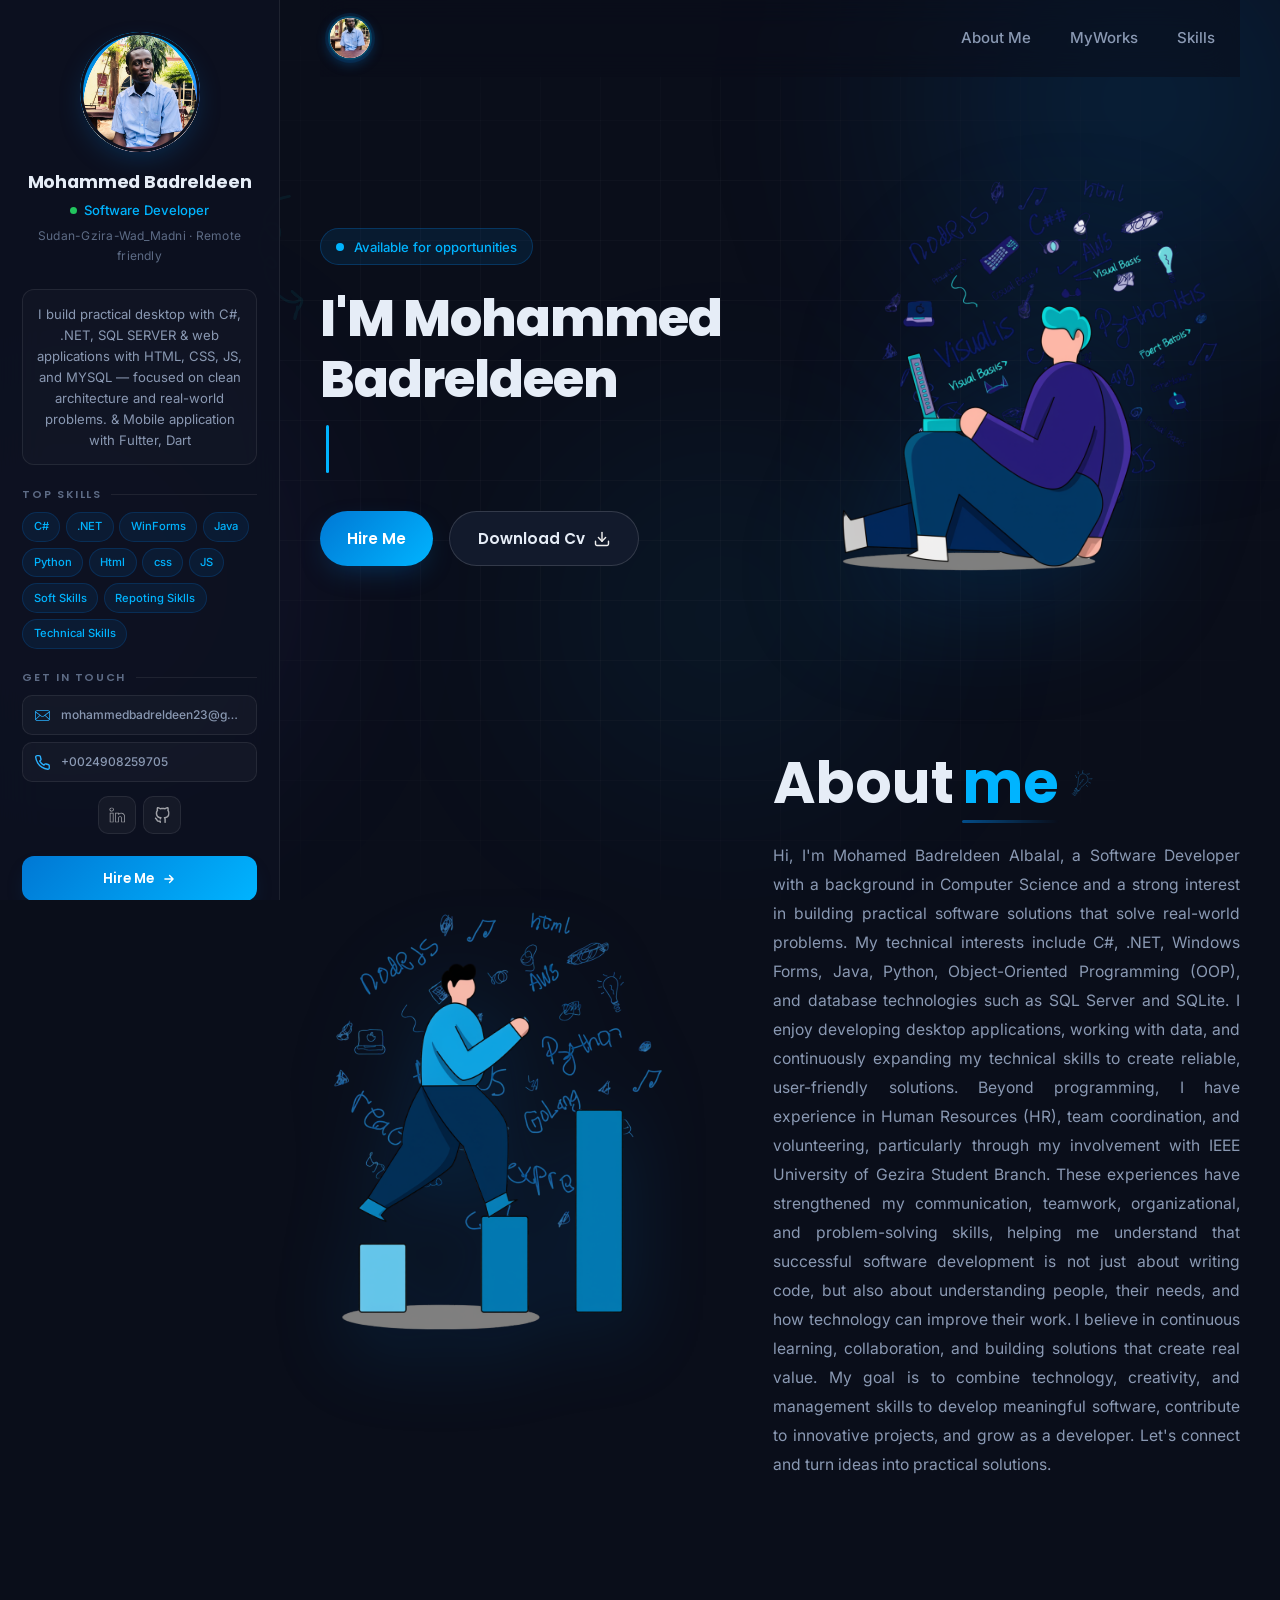
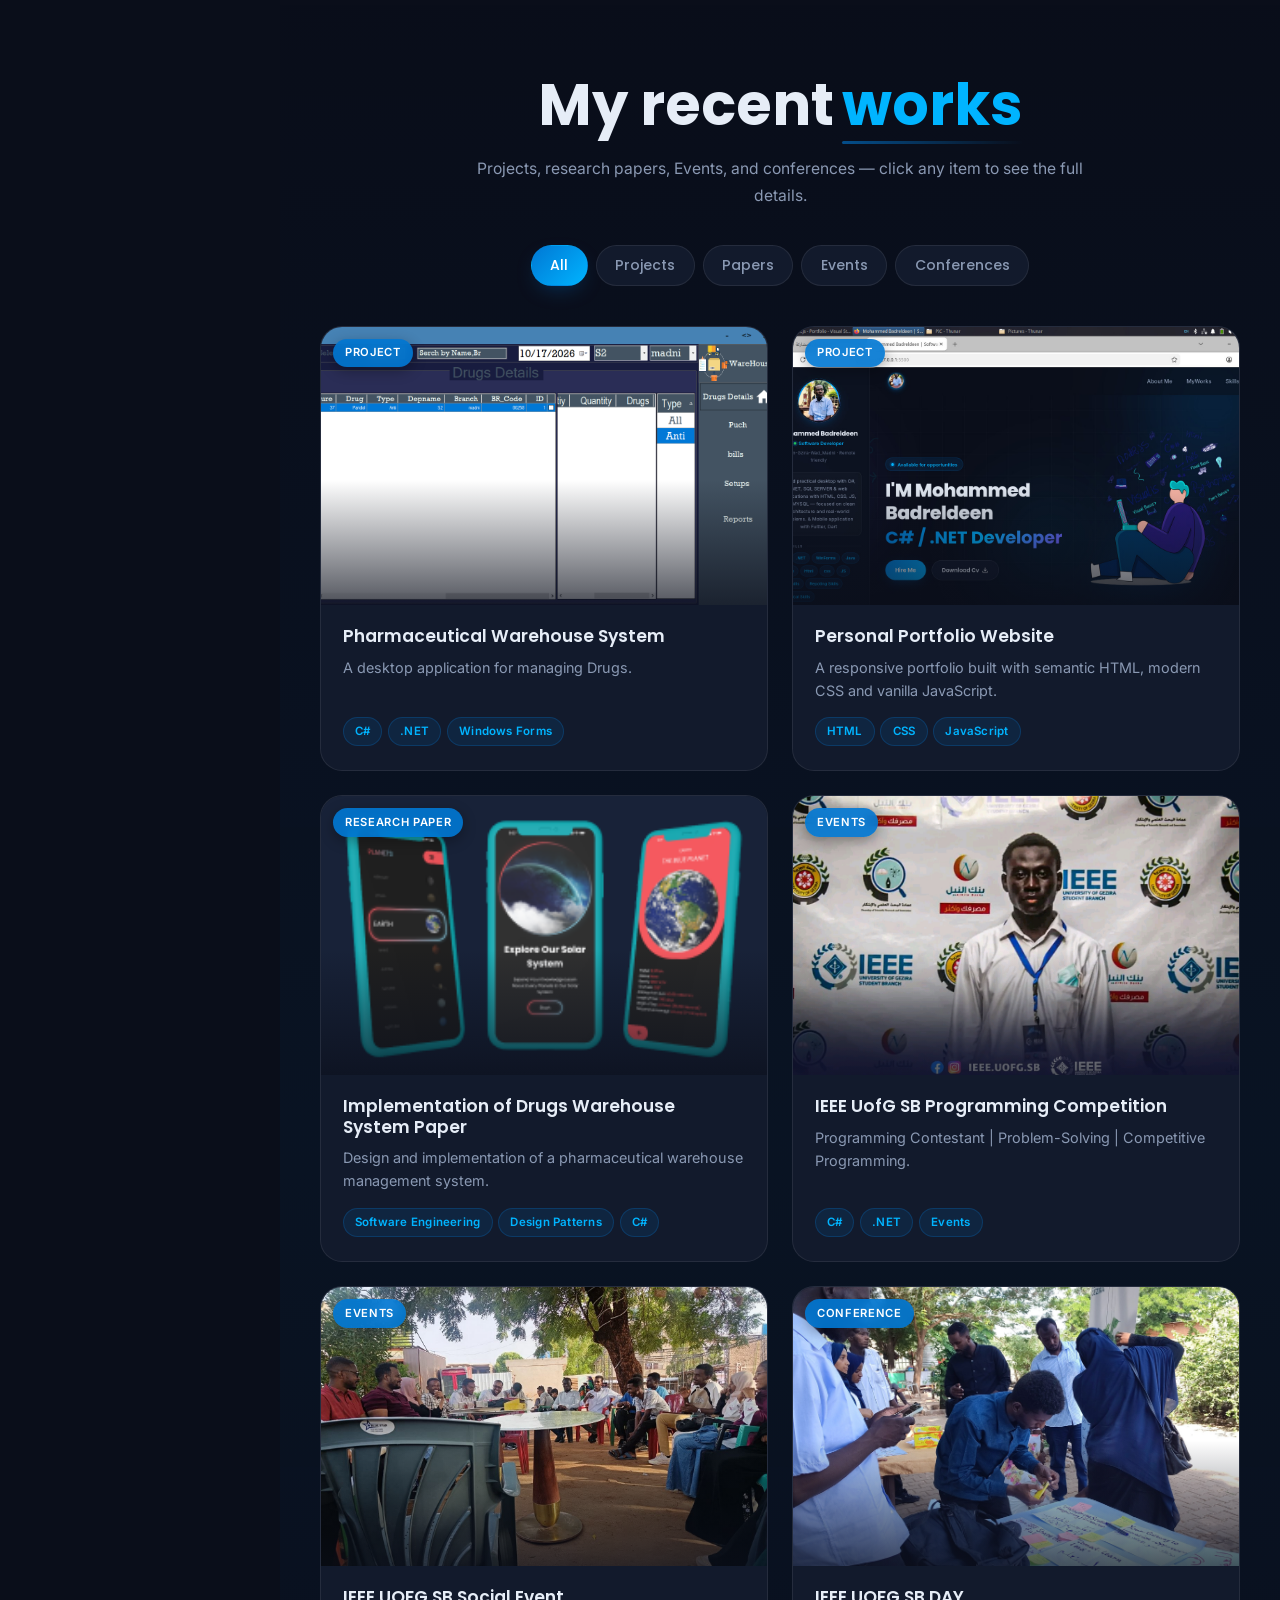
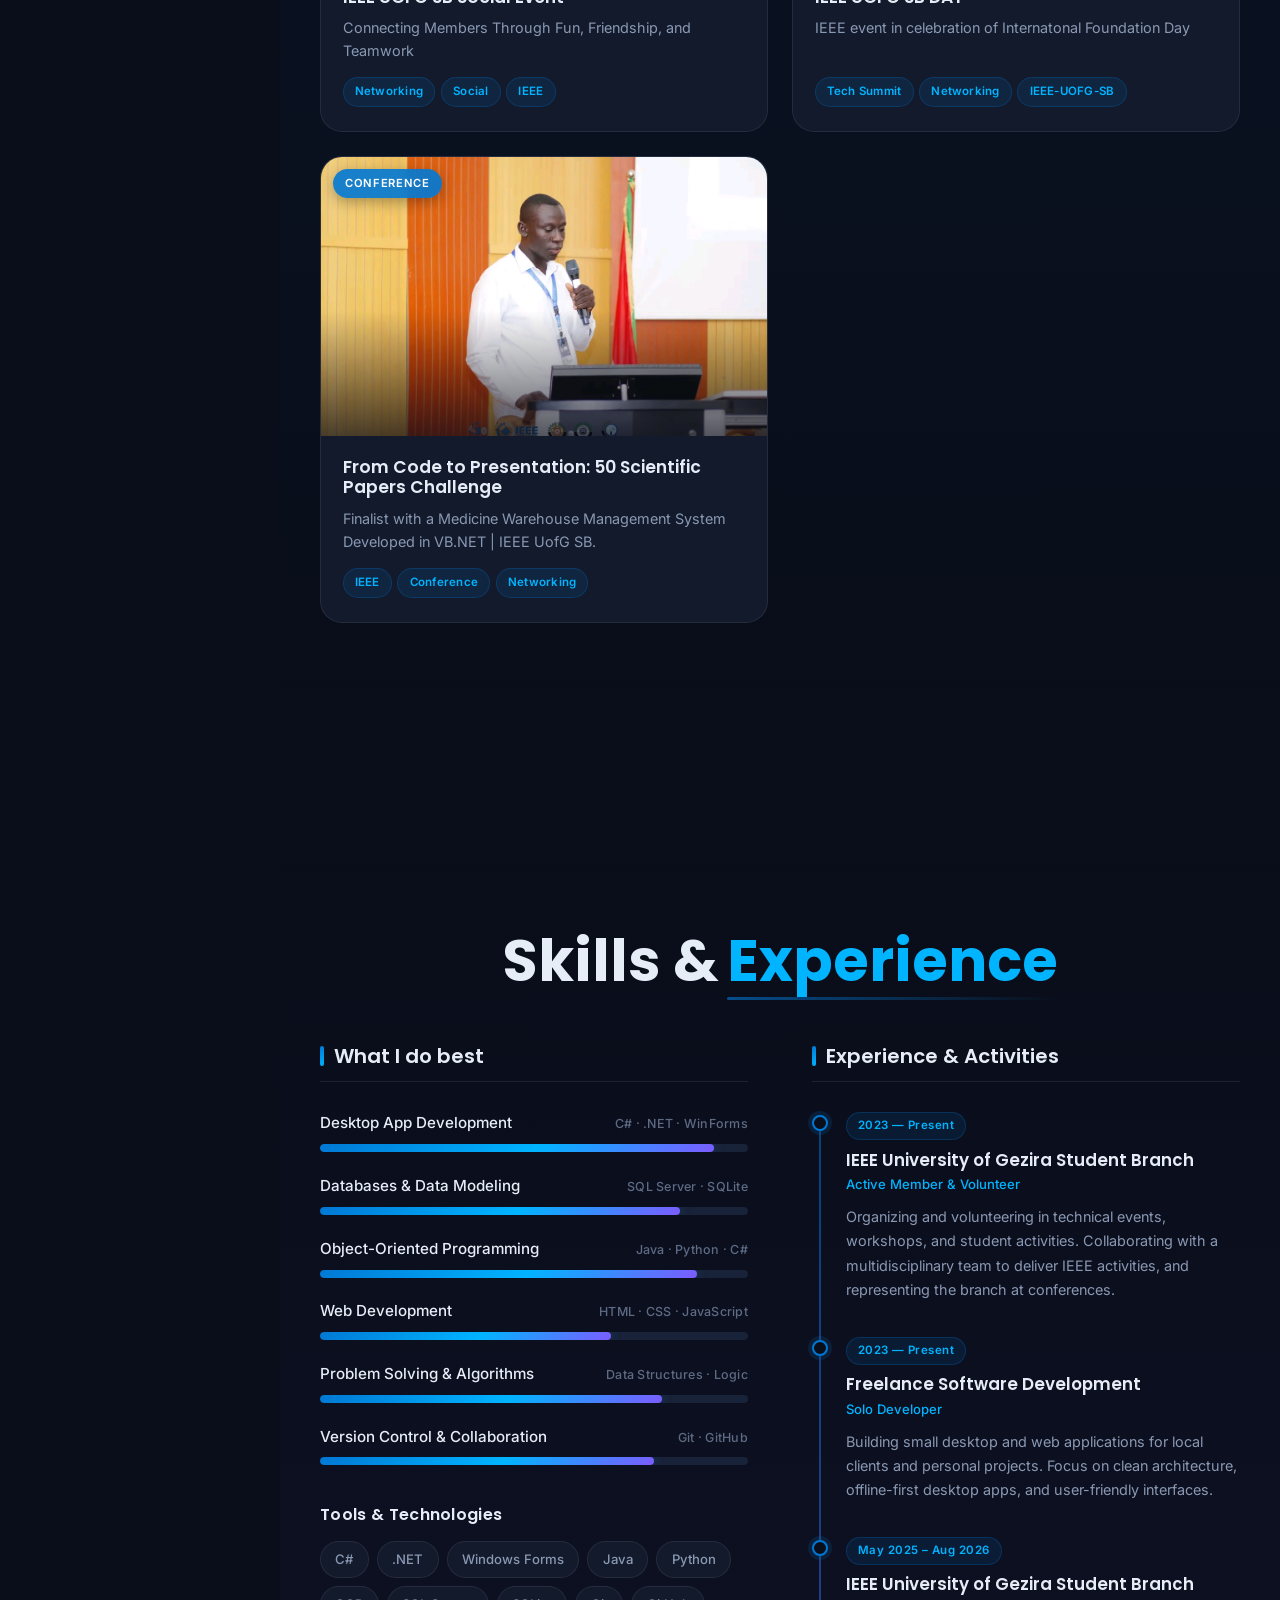
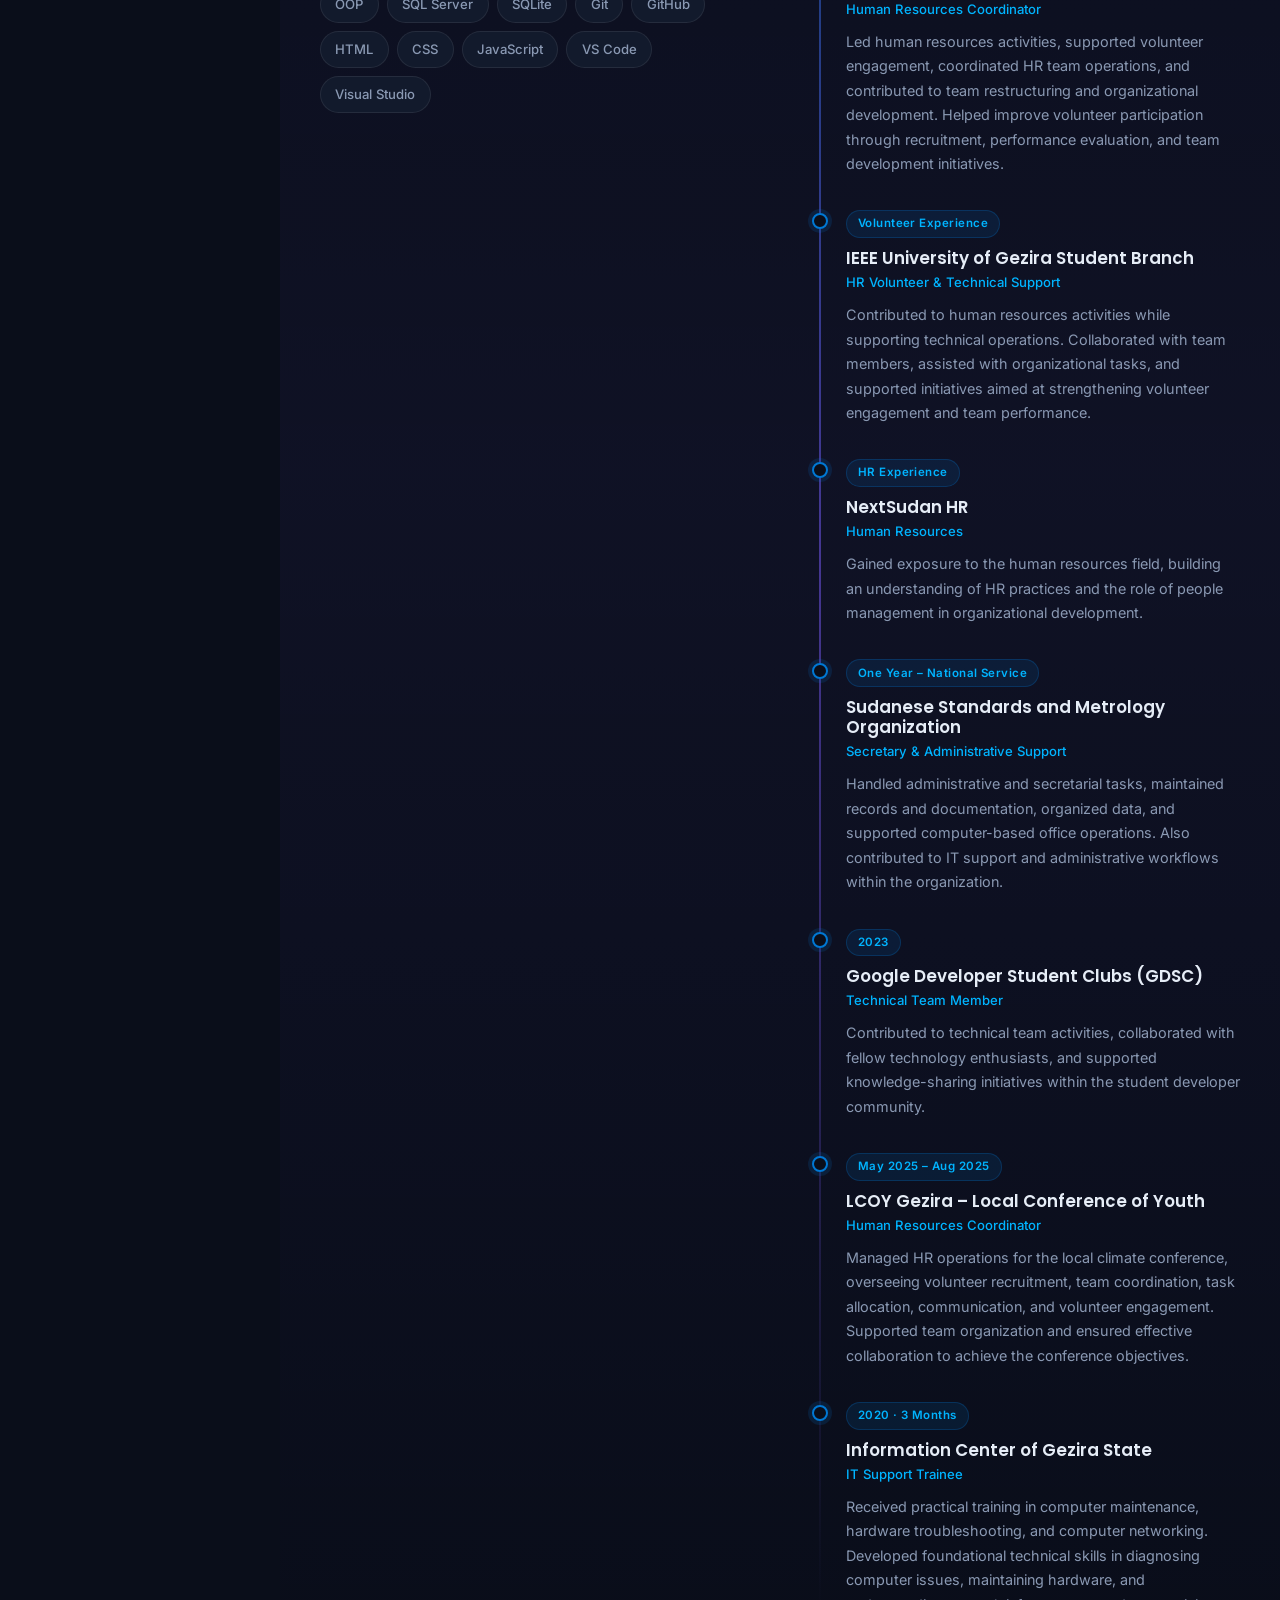
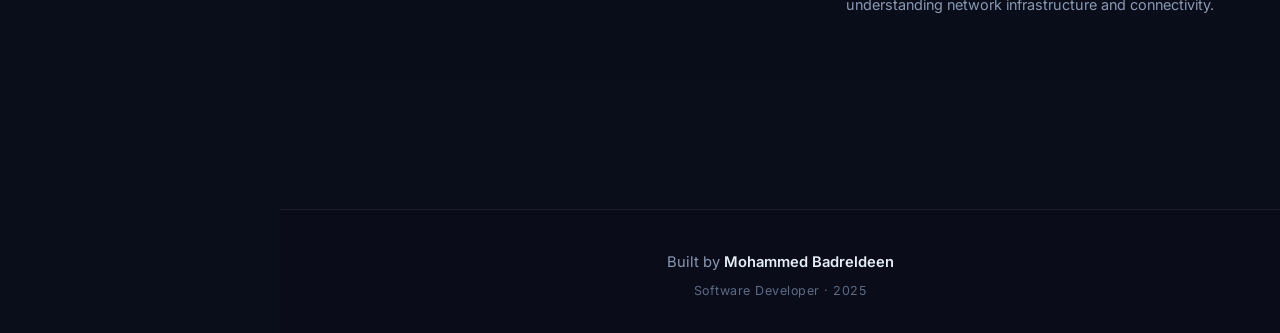
==== commit f69f6ec0: "ADD Detials in skills and expr" ====
--- a/index.html
+++ b/index.html
@@ -258,7 +258,7 @@
                                 <span class="skillTech">HTML · CSS · JavaScript</span>
                             </div>
                             <div class="skillTrack">
-                                <div class="skillFill" style="--lvl: 78%;"></div>
+                                <div class="skillFill" style="--lvl: 68%;"></div>
                             </div>
                         </div>
 
@@ -278,7 +278,7 @@
                                 <span class="skillTech">Git · GitHub</span>
                             </div>
                             <div class="skillTrack">
-                                <div class="skillFill" style="--lvl: 82%;"></div>
+                                <div class="skillFill" style="--lvl: 78%;"></div>
                             </div>
                         </div>
                     </div>
@@ -331,27 +331,88 @@
                                 </p>
                             </div>
                         </div>
-
-                        <div class="timelineItem">
-                            <div class="timelineDot"></div>
-                            <div class="timelineContent">
-                                <span class="timelineDate">2023 — 2024</span>
-                                <h3>Human Resources &amp; Team Coordination</h3>
-                                <span class="timelineRole">Volunteer Roles</span>
-                                <p>
-                                    Coordinated student teams, managed schedules and communication, and supported HR operations in student-led initiatives. Strengthened soft skills in leadership, planning, and teamwork.
-                                </p>
-                            </div>
-                        </div>
-
-                        <div class="timelineItem">
-                            <div class="timelineDot"></div>
-                            <div class="timelineContent">
-                                <span class="timelineDate">2024</span>
-                                <h3>IEEE Sudan Student Conference</h3>
-                                <span class="timelineRole">Attendee &amp; Volunteer</span>
-                                <p>
-                                    Attended technical sessions, networked with professionals, and helped organize student activities at the conference.
+                        <div class="timelineItem">
+                            <div class="timelineDot"></div>
+                            <div class="timelineContent">
+                                <span class="timelineDate">May 2025 – Aug 2026</span>
+                                <h3>IEEE University of Gezira Student Branch</h3>
+                                <span class="timelineRole">Human Resources Coordinator</span>
+                                <p>
+                                    Led human resources activities, supported volunteer engagement, coordinated HR team operations, and contributed to team restructuring and organizational development. Helped improve volunteer participation through recruitment, performance evaluation, and
+                                    team development initiatives.
+                                </p>
+                            </div>
+                        </div>
+
+                        <div class="timelineItem">
+                            <div class="timelineDot"></div>
+                            <div class="timelineContent">
+                                <span class="timelineDate">Volunteer Experience</span>
+                                <h3>IEEE University of Gezira Student Branch</h3>
+                                <span class="timelineRole">HR Volunteer &amp; Technical Support</span>
+                                <p>
+                                    Contributed to human resources activities while supporting technical operations. Collaborated with team members, assisted with organizational tasks, and supported initiatives aimed at strengthening volunteer engagement and team performance.
+                                </p>
+                            </div>
+                        </div>
+
+                        <div class="timelineItem">
+                            <div class="timelineDot"></div>
+                            <div class="timelineContent">
+                                <span class="timelineDate">HR Experience</span>
+                                <h3>NextSudan HR</h3>
+                                <span class="timelineRole">Human Resources</span>
+                                <p>
+                                    Gained exposure to the human resources field, building an understanding of HR practices and the role of people management in organizational development.
+                                </p>
+                            </div>
+                        </div>
+
+                        <div class="timelineItem">
+                            <div class="timelineDot"></div>
+                            <div class="timelineContent">
+                                <span class="timelineDate">One Year – National Service</span>
+                                <h3>Sudanese Standards and Metrology Organization</h3>
+                                <span class="timelineRole">Secretary &amp; Administrative Support</span>
+                                <p>
+                                    Handled administrative and secretarial tasks, maintained records and documentation, organized data, and supported computer-based office operations. Also contributed to IT support and administrative workflows within the organization.
+                                </p>
+                            </div>
+                        </div>
+
+                        <div class="timelineItem">
+                            <div class="timelineDot"></div>
+                            <div class="timelineContent">
+                                <span class="timelineDate">2023</span>
+                                <h3>Google Developer Student Clubs (GDSC)</h3>
+                                <span class="timelineRole">Technical Team Member</span>
+                                <p>
+                                    Contributed to technical team activities, collaborated with fellow technology enthusiasts, and supported knowledge-sharing initiatives within the student developer community.
+                                </p>
+                            </div>
+                        </div>
+
+                        <div class="timelineItem">
+                            <div class="timelineDot"></div>
+                            <div class="timelineContent">
+                                <span class="timelineDate">May 2025 – Aug 2025</span>
+                                <h3>LCOY Gezira – Local Conference of Youth</h3>
+                                <span class="timelineRole">Human Resources Coordinator</span>
+                                <p>
+                                    Managed HR operations for the local climate conference, overseeing volunteer recruitment, team coordination, task allocation, communication, and volunteer engagement. Supported team organization and ensured effective collaboration to achieve the conference
+                                    objectives.
+                                </p>
+                            </div>
+                        </div>
+
+                        <div class="timelineItem">
+                            <div class="timelineDot"></div>
+                            <div class="timelineContent">
+                                <span class="timelineDate">2020 · 3 Months</span>
+                                <h3>Information Center of Gezira State</h3>
+                                <span class="timelineRole">IT Support Trainee</span>
+                                <p>
+                                    Received practical training in computer maintenance, hardware troubleshooting, and computer networking. Developed foundational technical skills in diagnosing computer issues, maintaining hardware, and understanding network infrastructure and connectivity.
                                 </p>
                             </div>
                         </div>
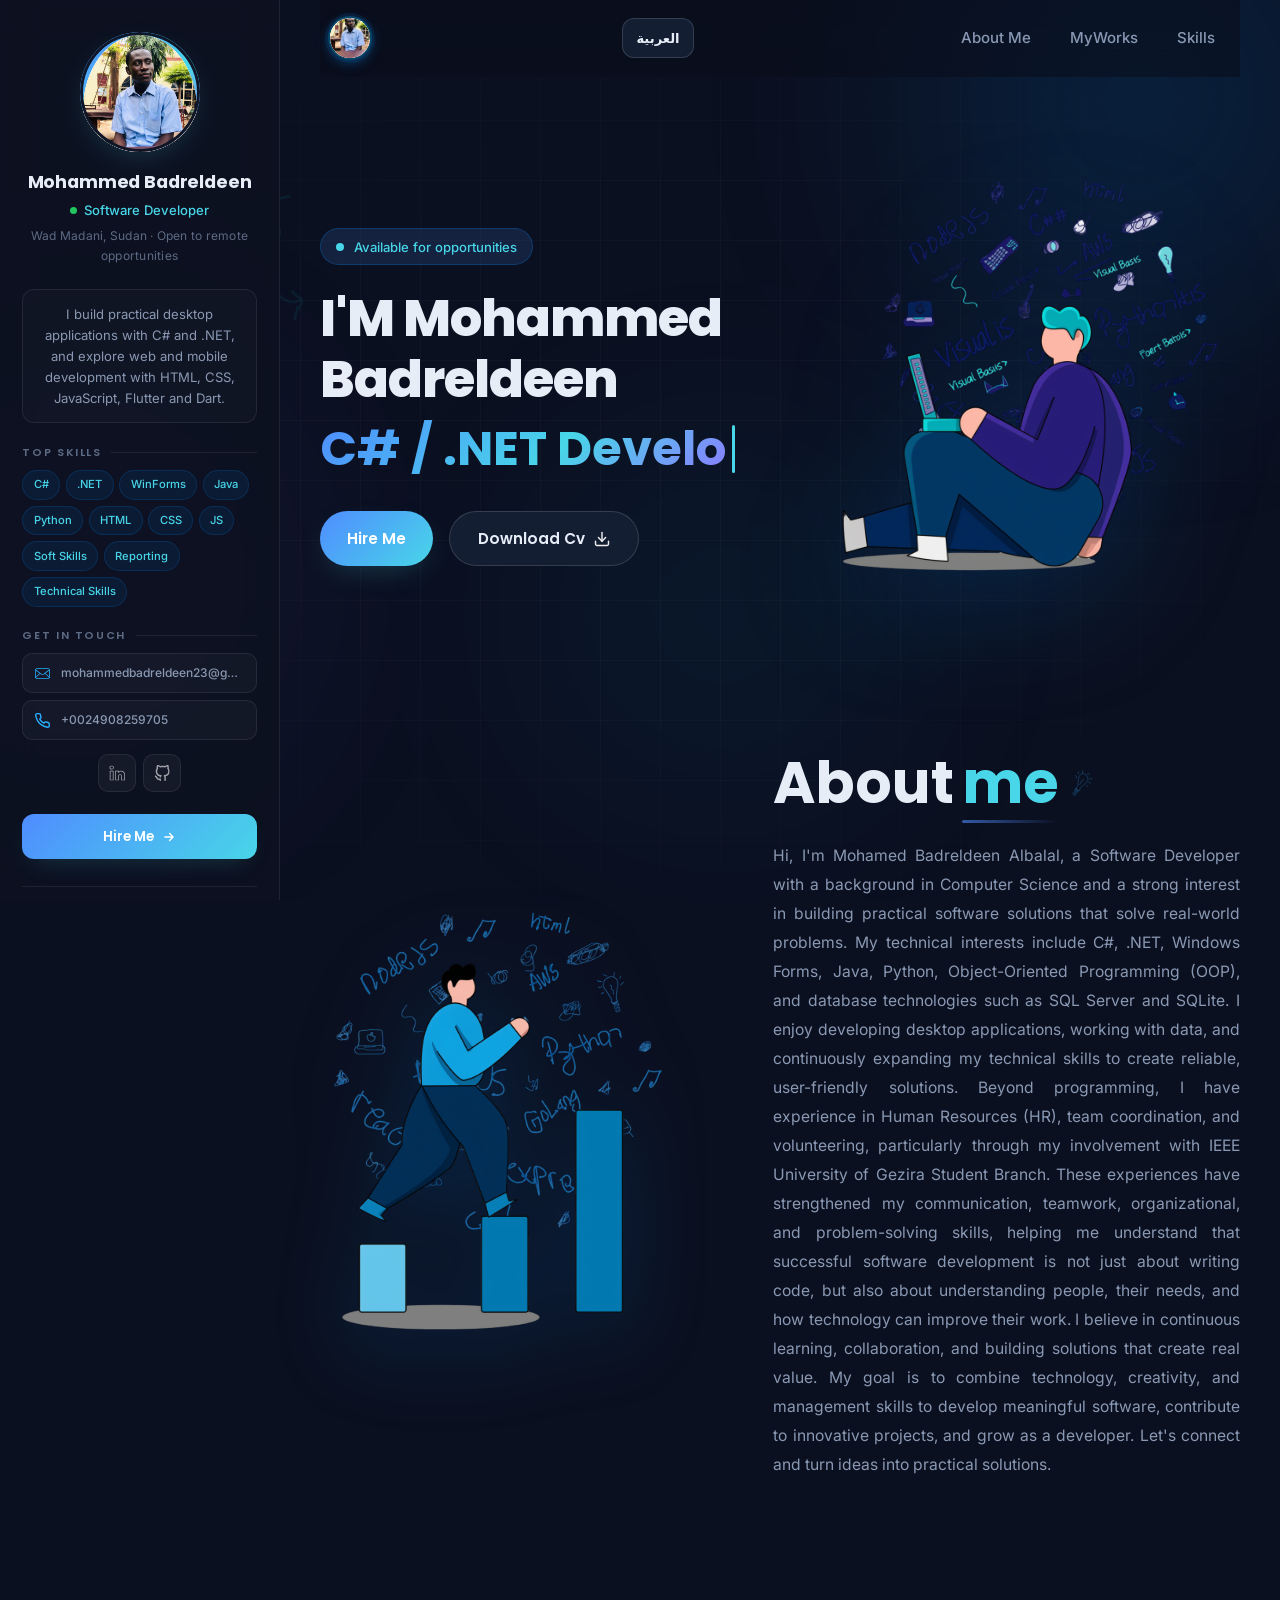
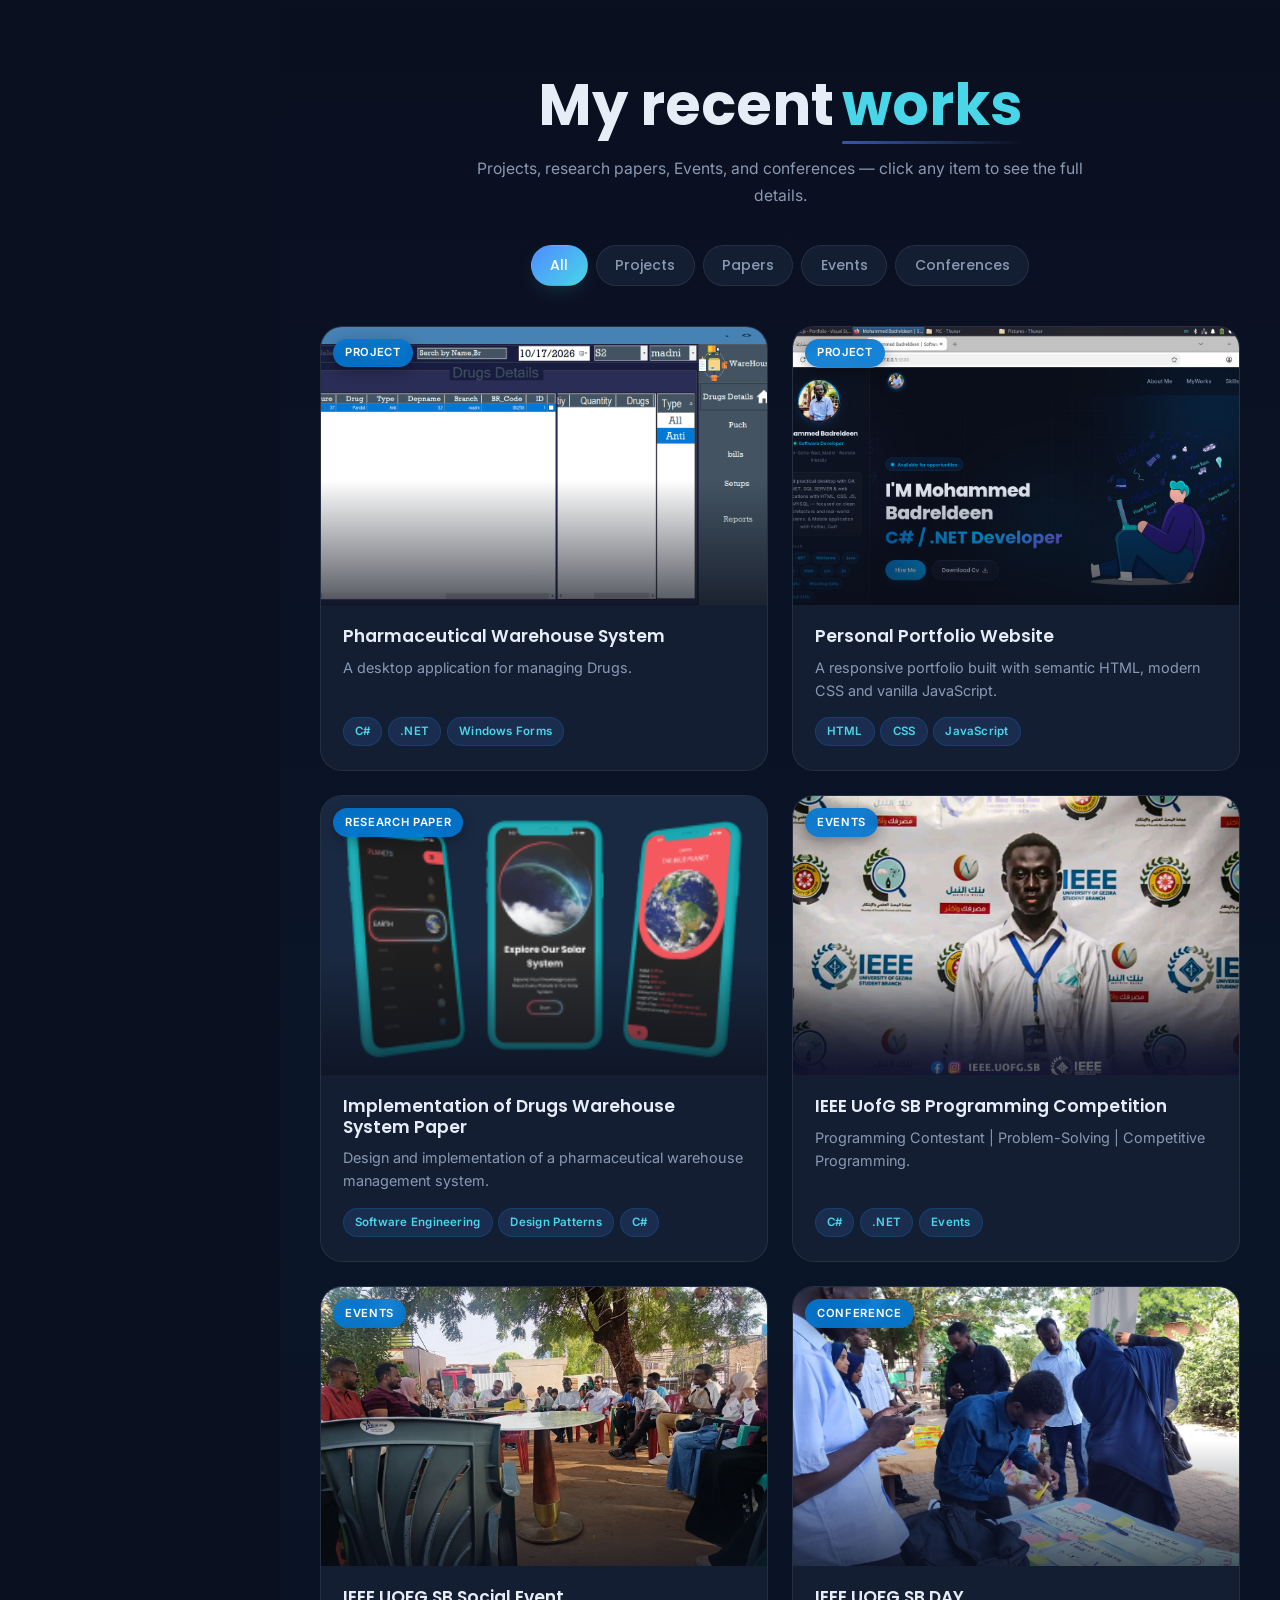
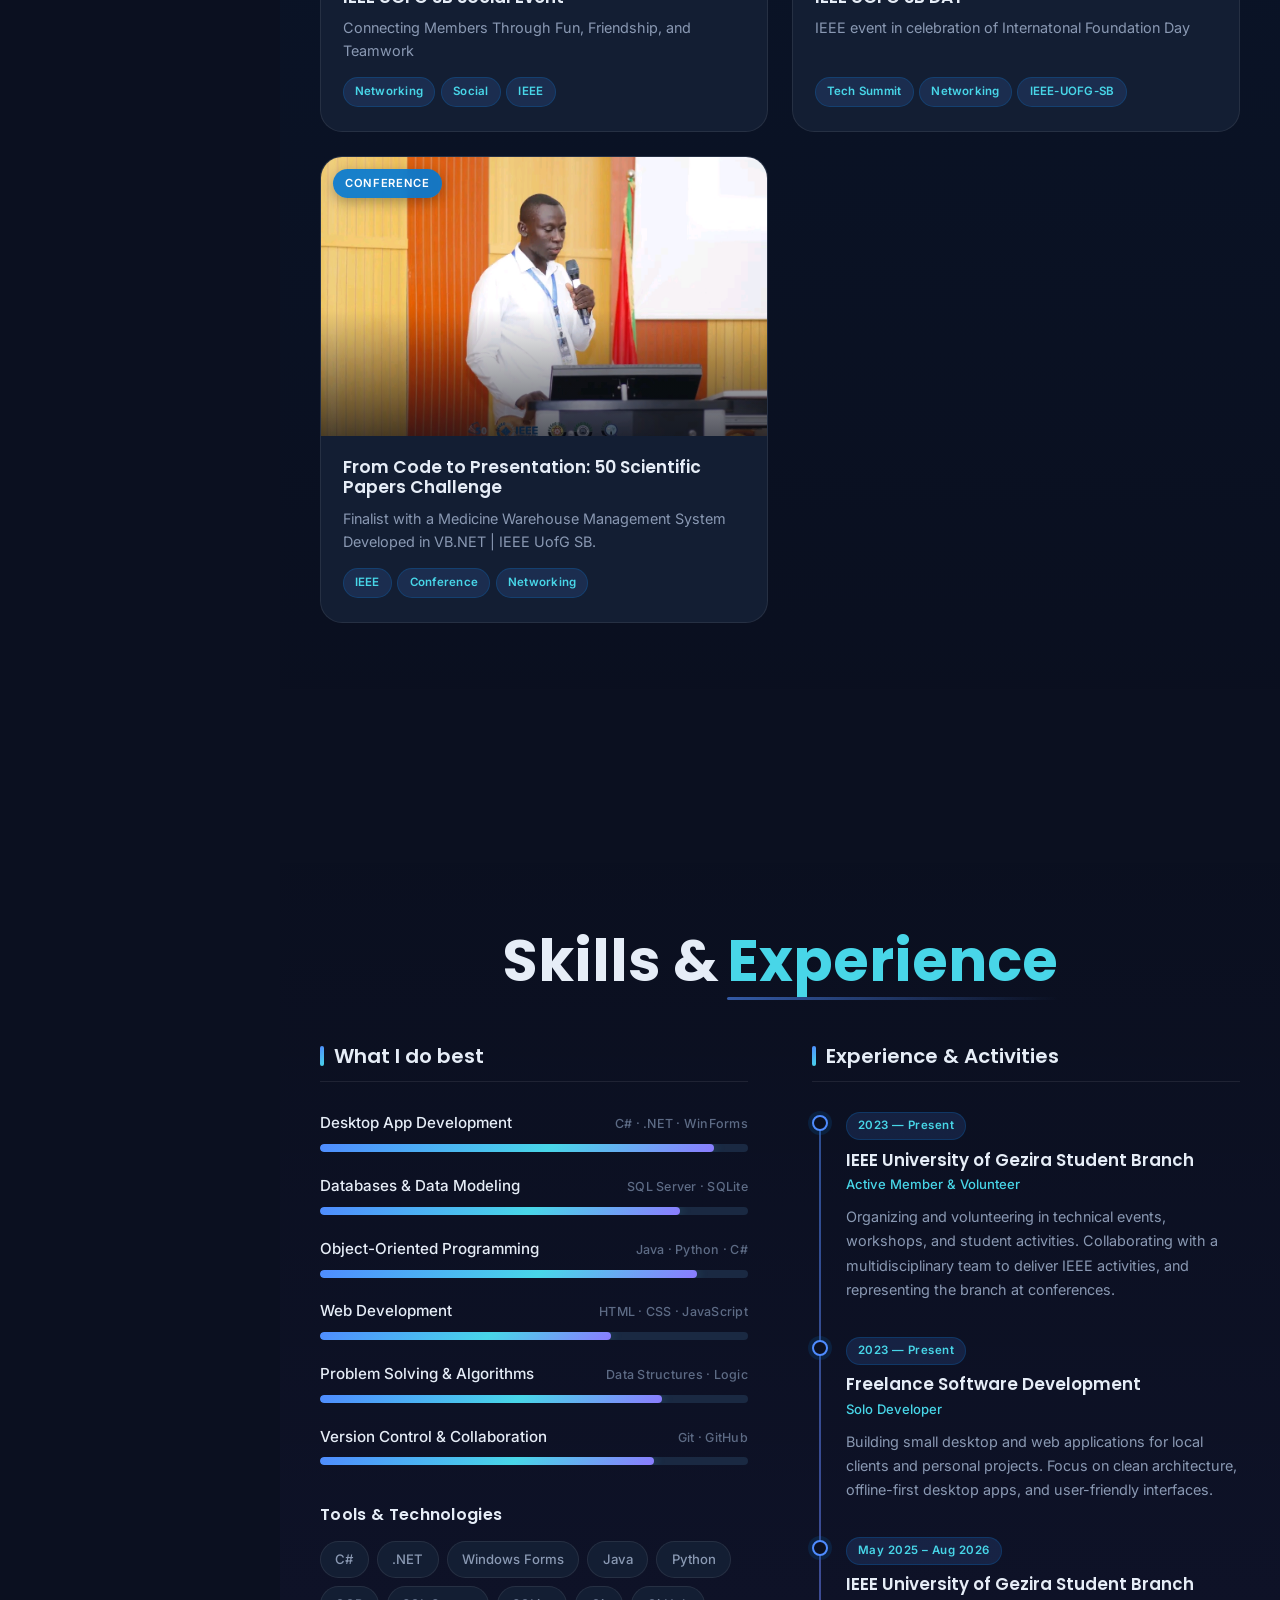
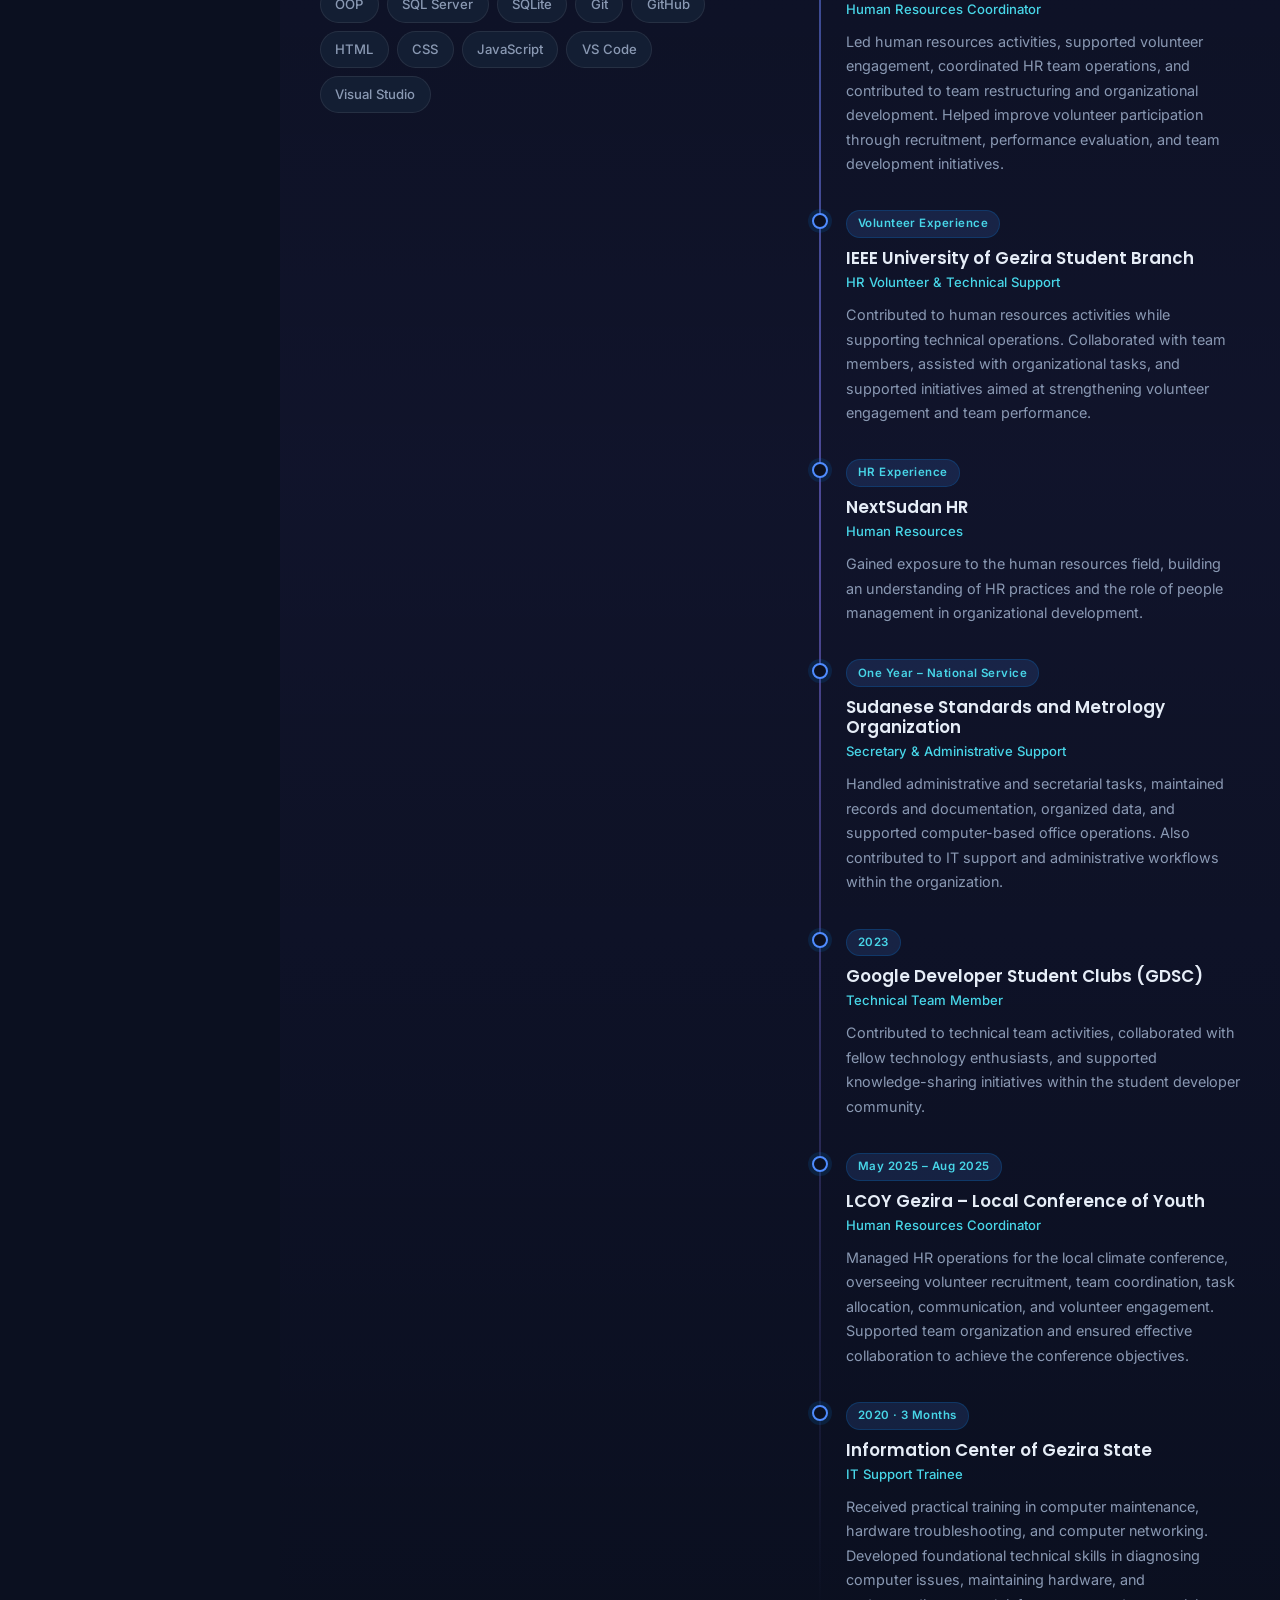
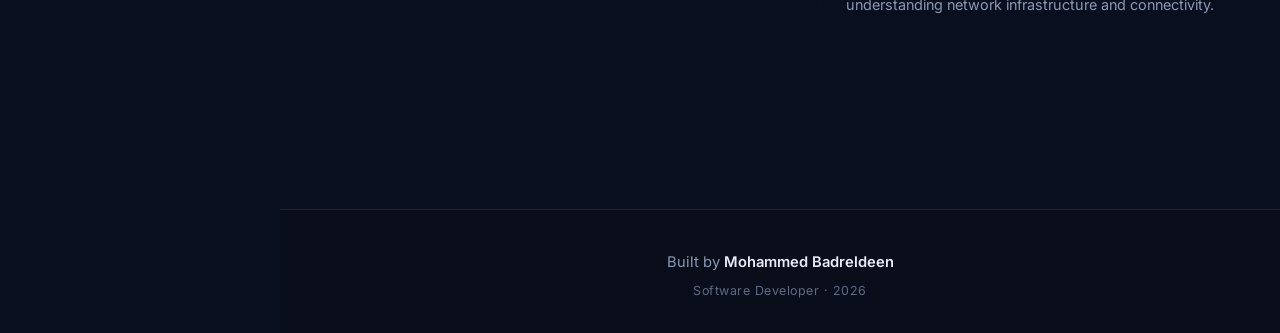
==== commit 8c45805a: "add AR & EN Switch & Add more details for EXPE" ====
--- a/index.html
+++ b/index.html
@@ -1,5 +1,5 @@
 <!DOCTYPE html>
-<html lang="en">
+<html lang="en" dir="ltr">
 
 <head>
     <meta charset="UTF-8">
@@ -8,7 +8,7 @@
 
     <meta name="description" content="Mohammed Badreldeen — Software Developer. Projects, research papers, seminars and conferences. C#, .NET, Java, Python, SQL.">
     <meta name="author" content="Mohammed Badreldeen">
-    <meta name="theme-color" content="#0a0e1a">
+    <meta name="theme-color" content="#0b1020">
 
     <meta property="og:type" content="website">
     <meta property="og:title" content="Mohammed Badreldeen | Software Developer">
@@ -38,12 +38,12 @@
                 <p class="sidebarRole">
                     <span class="statusDot" aria-hidden="true"></span> Software Developer
                 </p>
-                <p class="sidebarLocation">Sudan-Gzira-Wad_Madni · Remote friendly</p>
+                <p class="sidebarLocation">Wad Madani, Sudan · Open to remote opportunities</p>
             </div>
 
             <!-- Short bio -->
             <p class="sidebarBio">
-                I build practical desktop with C#, .NET, SQL SERVER &amp; web applications with HTML, CSS, JS, and MYSQL — focused on clean architecture and real-world problems. &amp; Mobile application with Fultter, Dart
+                I build practical desktop applications with C# and .NET, and explore web and mobile development with HTML, CSS, JavaScript, Flutter and Dart.
             </p>
 
             <!-- Top skills -->
@@ -55,11 +55,11 @@
                     <li>WinForms</li>
                     <li>Java</li>
                     <li>Python</li>
-                    <li>Html</li>
-                    <li>css</li>
+                    <li>HTML</li>
+                    <li>CSS</li>
                     <li>JS</li>
                     <li>Soft Skills</li>
-                    <li>Repoting Siklls</li>
+                    <li>Reporting</li>
                     <li>Technical Skills</li>
 
                 </ul>
@@ -100,11 +100,20 @@
             </a>
 
             <p class="sidebarFooter">
-                © <span id="yearSide">2027</span> · Made with <span class="heart">♥</span>
+                © <span id="yearSide">2026</span> · Made with <span class="heart">♥</span>
             </p>
 
         </div>
     </aside>
+
+    <button class="sidebar-overlay" id="sidebarOverlay" type="button" aria-label="Close profile details" tabindex="-1"></button>
+
+    <!-- Compact profile summary for small screens -->
+    <div class="mobile-profile-summary">
+        <img src="SRC/PIC/Pers.svg" alt="" onerror="this.style.display='none'">
+        <div><strong>Mohammed Badreldeen</strong><span>Software Developer · C# / .NET</span></div>
+        <button type="button" id="mobileProfileOpen" aria-controls="sidebar" aria-expanded="false">Details</button>
+    </div>
 
     <!-- Decorative background -->
     <div class="bg-decor" aria-hidden="true">
@@ -123,6 +132,8 @@
             <img class="img1" src="SRC/PIC/Pers.svg" alt="Mohammed Badreldeen Logo">
         </a>
 
+        <button class="language-toggle" type="button" id="languageToggle" aria-label="Switch language">العربية</button>
+        <button class="profile-details-toggle" type="button" id="profileDetailsToggle" aria-controls="sidebar" aria-expanded="false">Profile details</button>
         <button class="nav-toggle" id="navToggle" type="button" aria-label="Open menu" aria-expanded="false" aria-controls="primaryNav">
             <span></span><span></span><span></span>
         </button>
@@ -429,7 +440,7 @@
         <div class="footerInner">
             <p class="footerLine">Built by <strong>Mohammed Badreldeen</strong></p>
             <p class="footerSub">
-                Software Developer · <span id="year">2025</span>
+                Software Developer · <span id="year">2026</span>
             </p>
         </div>
     </footer>
--- a/style.css
+++ b/style.css
@@ -2166,4 +2166,295 @@
     html {
         scroll-behavior: auto;
     }
+}
+
+
+/* =========================================================
+   RESPONSIVE REFINEMENTS — preserve the original visual system
+========================================================= */
+
+:root {
+    --bg: #0b1020;
+    --bg-soft: #0e1628;
+    --surface: #131e33;
+    --surface-2: #1a2942;
+    --surface-3: #213654;
+    --accent: #4f8cff;
+    --accent-2: #48d6e8;
+    --accent-3: #8b7cff;
+    --accent-soft: rgba(79, 140, 255, 0.14);
+    --accent-glow: rgba(72, 214, 232, 0.25);
+    --gradient: linear-gradient(135deg, #4f8cff, #48d6e8);
+    --gradient-rich: linear-gradient(135deg, #4f8cff 0%, #48d6e8 58%, #8b7cff 100%);
+}
+
+html {
+    scroll-behavior: smooth;
+}
+
+body {
+    overflow-x: clip;
+}
+
+img {
+    max-width: 100%;
+}
+
+button,
+a {
+    -webkit-tap-highlight-color: transparent;
+}
+
+:focus-visible {
+    outline: 3px solid var(--accent-2);
+    outline-offset: 3px;
+}
+
+.language-toggle,
+.profile-details-toggle {
+    display: inline-flex;
+    align-items: center;
+    justify-content: center;
+    min-height: 40px;
+    padding: 0.55rem 0.85rem;
+    border: 1px solid var(--border-strong);
+    border-radius: 12px;
+    color: var(--text);
+    background: var(--surface);
+    font: 600 0.82rem var(--font-body);
+    cursor: pointer;
+    transition: border-color .2s ease, background .2s ease, transform .2s ease;
+}
+
+.language-toggle:hover,
+.profile-details-toggle:hover {
+    border-color: var(--accent-2);
+    background: var(--accent-soft);
+}
+
+.profile-details-toggle {
+    display: none;
+}
+
+.sidebar-overlay {
+    display: block;
+    position: fixed;
+    inset: 0;
+    z-index: 1090;
+    border: 0;
+    background: rgba(3, 8, 20, .68);
+    opacity: 0;
+    visibility: hidden;
+    transition: opacity .25s ease, visibility .25s ease;
+    cursor: pointer;
+}
+
+.sidebar-overlay.visible {
+    opacity: 1;
+    visibility: visible;
+}
+
+.mobile-profile-summary {
+    display: none;
+}
+
+.timelineGroup {
+    position: relative;
+}
+
+.timelineGroupTitle {
+    margin: 1.4rem 0 1rem;
+    color: var(--accent-2);
+    font: 700 .92rem var(--font-head);
+    letter-spacing: .02em;
+}
+
+.timelineGroup .timelineItem {
+    margin-inline-start: 0;
+}
+
+body.language-ar {
+    font-family: Tahoma, Arial, sans-serif;
+}
+
+body.language-ar .name,
+body.language-ar .tital,
+body.language-ar .aboutName,
+body.language-ar .aboutTitle,
+body.language-ar .columnTitle,
+body.language-ar .timelineGroupTitle {
+    font-family: Tahoma, Arial, sans-serif;
+}
+
+body.language-ar .aboutMePar {
+    text-align: start;
+}
+
+body.language-ar .sidebar {
+    text-align: start;
+}
+
+@media (max-width: 1099px) {
+    body {
+        padding-left: 0 !important;
+    }
+    .sidebar {
+        display: flex !important;
+        position: fixed;
+        inset-block: 0;
+        inset-inline-start: 0;
+        z-index: 1100;
+        width: min(88vw, 360px);
+        max-width: 100%;
+        height: 100dvh;
+        overflow-y: auto;
+        padding: 1.25rem 1.1rem;
+        background: var(--bg-soft);
+        border-inline-end: 1px solid var(--border-strong);
+        box-shadow: 20px 0 60px rgba(0, 0, 0, .32);
+        transform: translateX(-105%);
+        transition: transform .32s cubic-bezier(.22, 1, .36, 1);
+        visibility: hidden;
+    }
+    html[dir="rtl"] .sidebar {
+        transform: translateX(105%);
+    }
+    .sidebar.drawer-open {
+        transform: translateX(0) !important;
+        visibility: visible;
+    }
+    .profile-details-toggle {
+        display: inline-flex;
+    }
+    .mobile-profile-summary {
+        display: flex;
+        align-items: center;
+        gap: .85rem;
+        width: min(92%, 760px);
+        margin: 1rem auto 0;
+        padding: .85rem 1rem;
+        border: 1px solid var(--border);
+        border-radius: 16px;
+        background: rgba(19, 30, 51, .78);
+    }
+    .mobile-profile-summary img {
+        width: 48px;
+        height: 48px;
+        flex: 0 0 48px;
+        object-fit: cover;
+        border-radius: 50%;
+        border: 2px solid var(--accent);
+        background: var(--surface-2);
+    }
+    .mobile-profile-summary div {
+        display: grid;
+        gap: .2rem;
+        min-width: 0;
+    }
+    .mobile-profile-summary strong {
+        color: var(--text);
+        font-size: .88rem;
+    }
+    .mobile-profile-summary span {
+        color: var(--text-muted);
+        font-size: .76rem;
+    }
+    .mobile-profile-summary button {
+        margin-inline-start: auto;
+        flex-shrink: 0;
+        border: 1px solid var(--border-strong);
+        border-radius: 10px;
+        padding: .55rem .7rem;
+        background: var(--accent-soft);
+        color: var(--text);
+        font-weight: 600;
+        cursor: pointer;
+    }
+    .Hreo {
+        margin-top: 2rem;
+    }
+}
+
+@media (min-width: 1100px) {
+    .sidebar {
+        transform: none !important;
+        visibility: visible !important;
+    }
+    .sidebar-overlay {
+        display: none;
+    }
+    .mobile-profile-summary {
+        display: none;
+    }
+    .profile-details-toggle {
+        display: none;
+    }
+}
+
+@media (max-width: 768px) {
+    header {
+        display: flex;
+        align-items: center;
+        gap: .45rem;
+    }
+    .language-toggle {
+        margin-inline-start: auto;
+        padding-inline: .65rem;
+        min-height: 38px;
+    }
+    .nav-toggle {
+        flex: 0 0 40px;
+    }
+    .profile-details-toggle {
+        padding-inline: .65rem;
+        min-height: 38px;
+        font-size: .75rem;
+    }
+    .mobile-profile-summary {
+        margin-top: .65rem;
+    }
+    .worksGrid {
+        gap: 1rem;
+    }
+    .timelineContent {
+        overflow-wrap: anywhere;
+    }
+    .detailContainer {
+        width: min(92%, 760px);
+    }
+}
+
+@media (max-width: 420px) {
+    .logo {
+        flex-shrink: 0;
+    }
+    .img1 {
+        max-width: 38px;
+    }
+    .language-toggle,
+    .profile-details-toggle {
+        font-size: .72rem;
+        padding-inline: .5rem;
+    }
+    .mobile-profile-summary {
+        padding: .7rem;
+        gap: .6rem;
+    }
+    .mobile-profile-summary strong {
+        font-size: .8rem;
+    }
+    .mobile-profile-summary span {
+        font-size: .7rem;
+    }
+}
+
+@media (prefers-reduced-motion: reduce) {
+    *,
+    *::before,
+    *::after {
+        scroll-behavior: auto !important;
+        animation-duration: .01ms !important;
+        animation-iteration-count: 1 !important;
+        transition-duration: .01ms !important;
+    }
 }
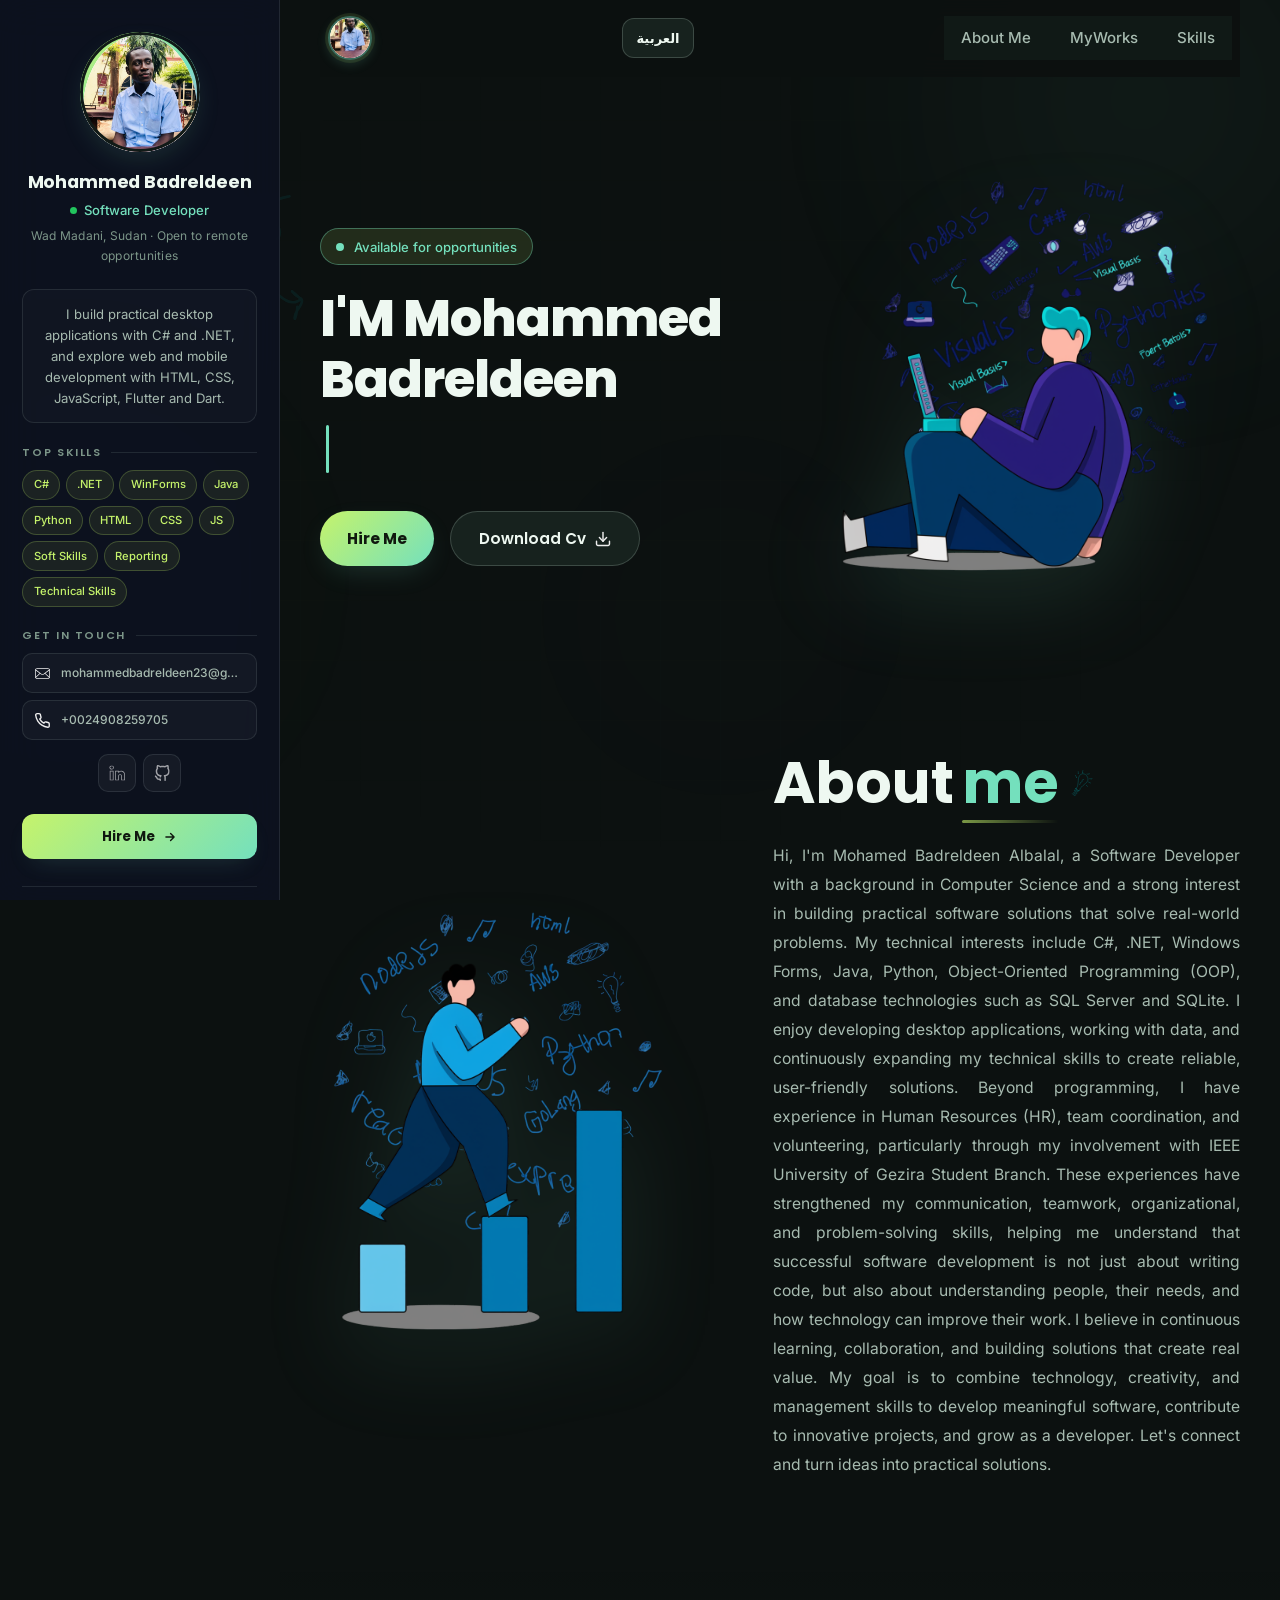
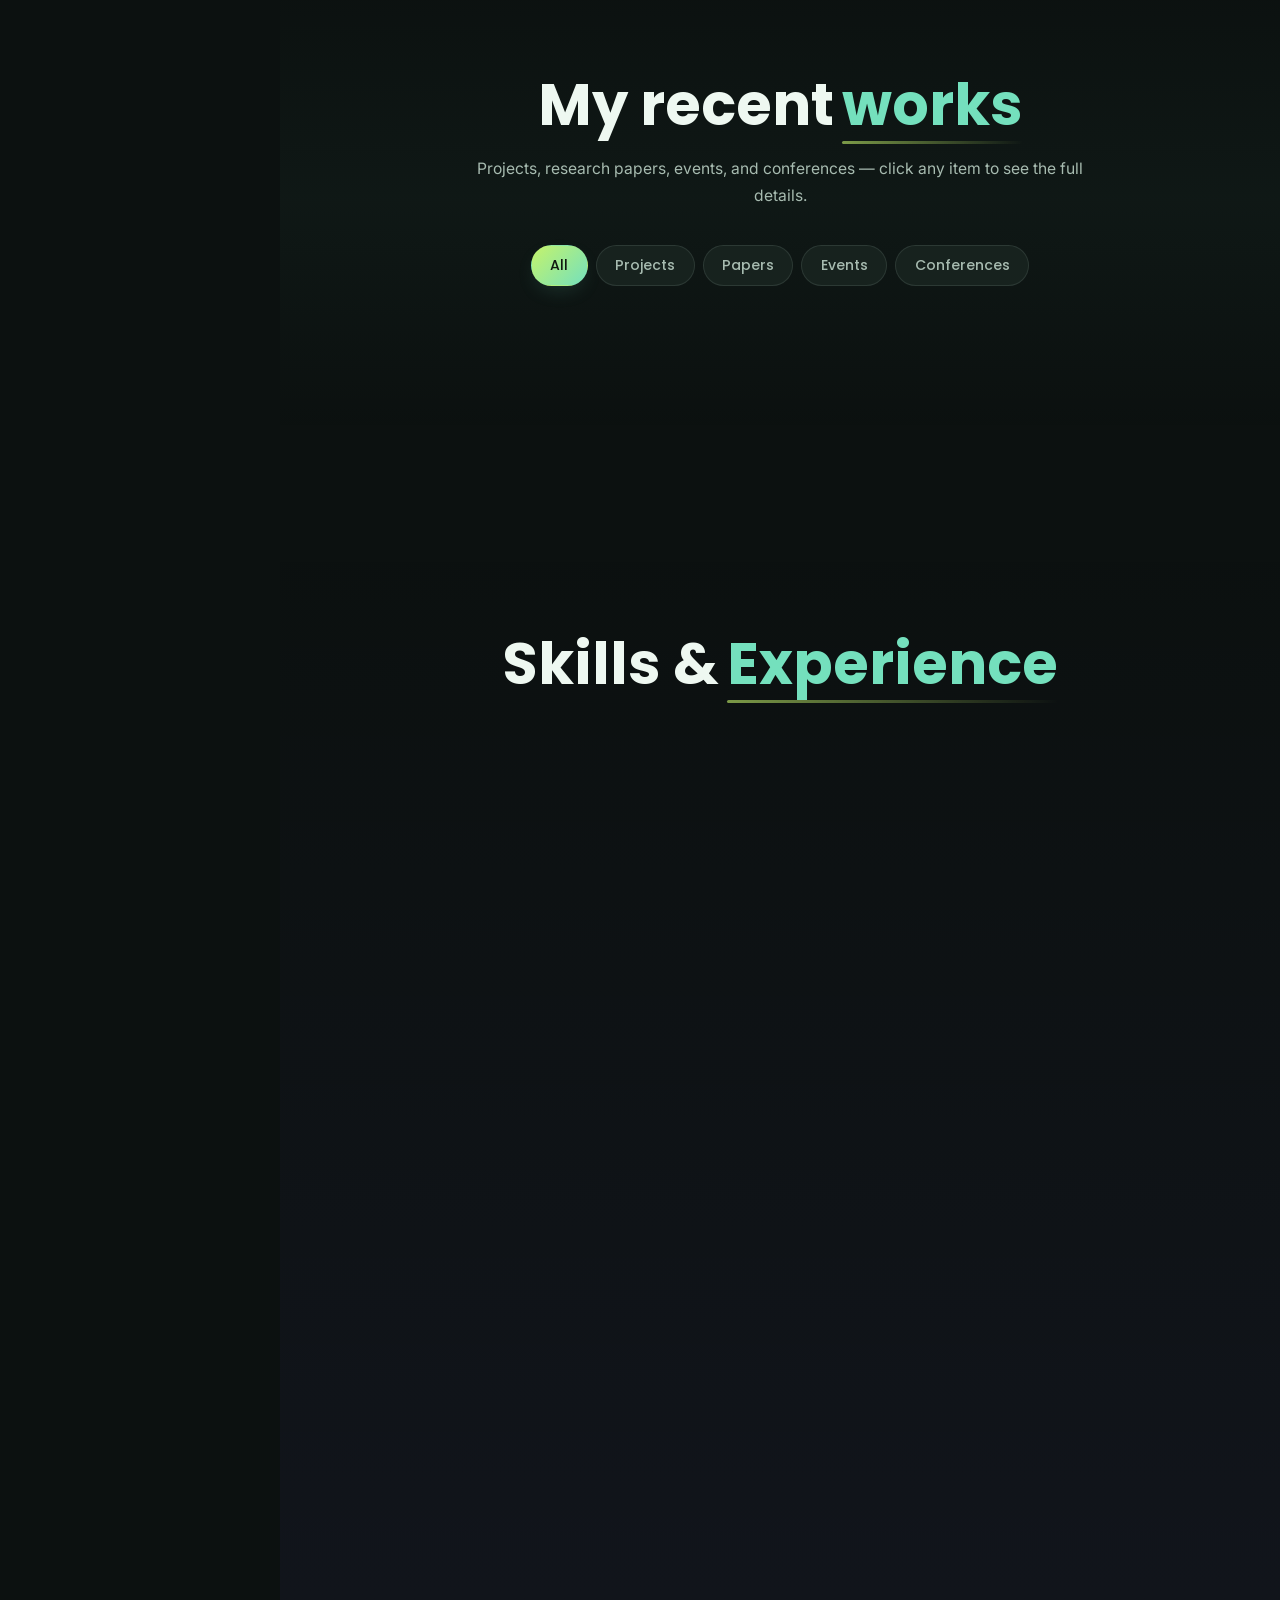
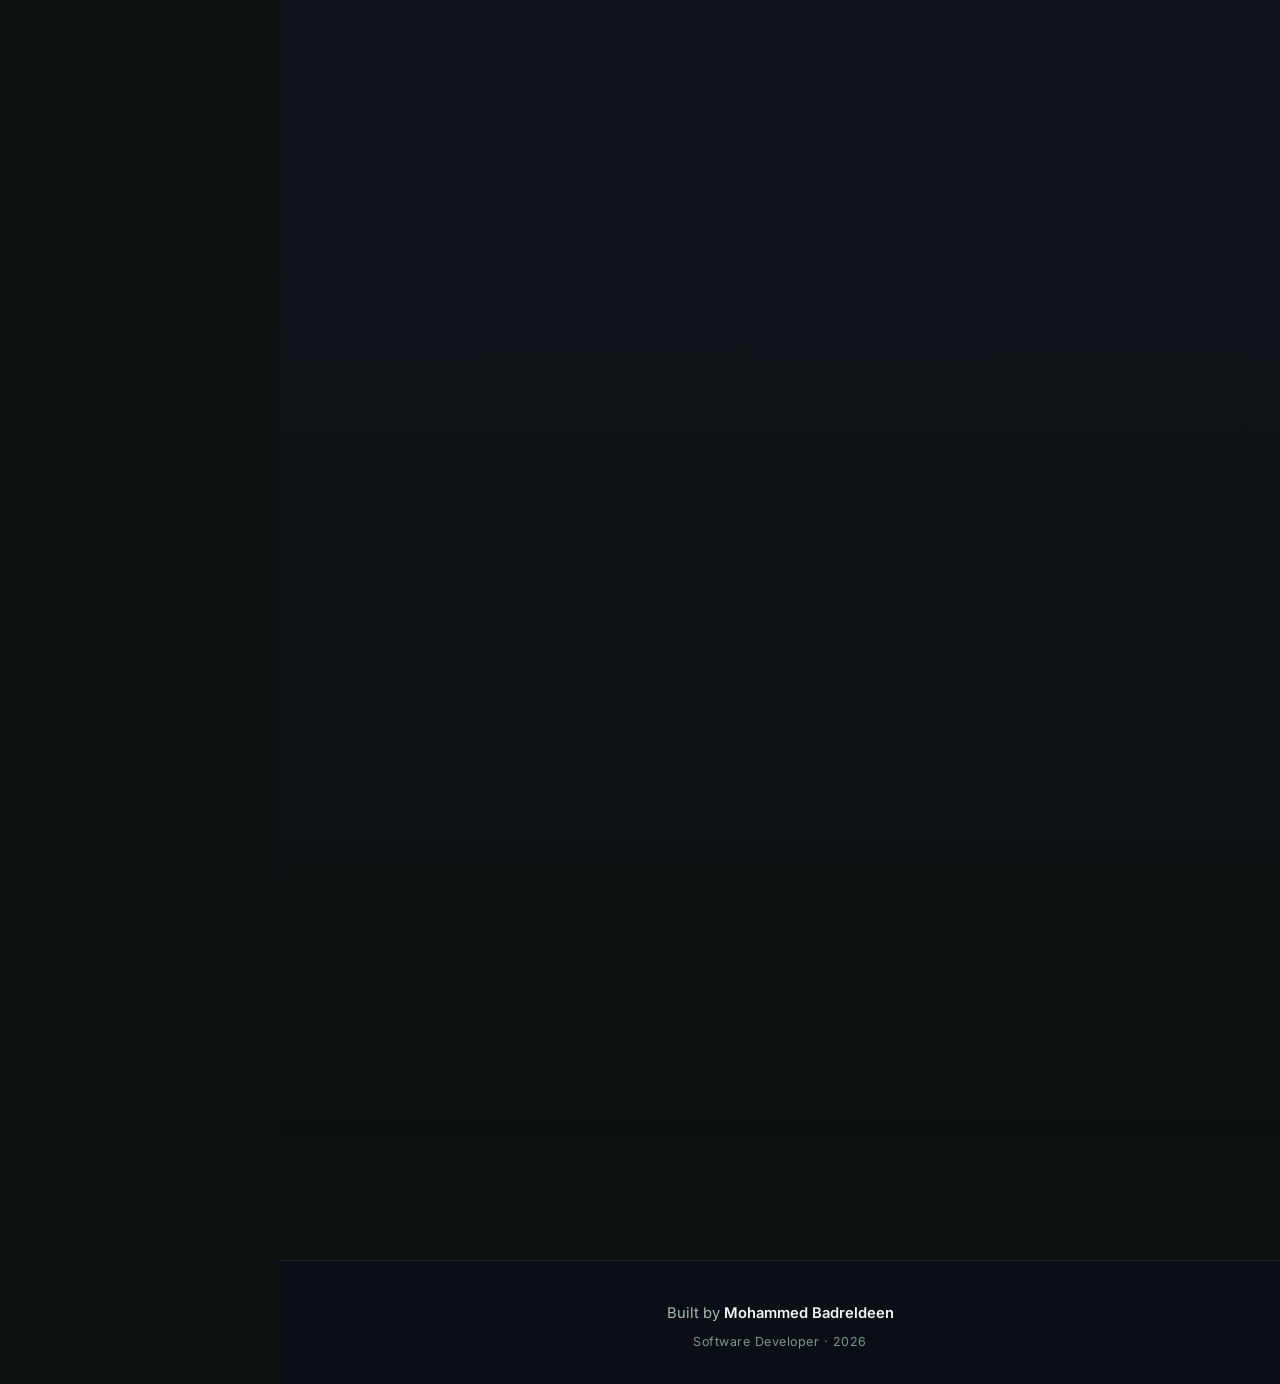
==== commit 64d62a8f: "more enhans" ====
--- a/index.html
+++ b/index.html
@@ -8,7 +8,7 @@
 
     <meta name="description" content="Mohammed Badreldeen — Software Developer. Projects, research papers, seminars and conferences. C#, .NET, Java, Python, SQL.">
     <meta name="author" content="Mohammed Badreldeen">
-    <meta name="theme-color" content="#0b1020">
+    <meta name="theme-color" content="#0c1110">
 
     <meta property="og:type" content="website">
     <meta property="og:title" content="Mohammed Badreldeen | Software Developer">
@@ -61,7 +61,6 @@
                     <li>Soft Skills</li>
                     <li>Reporting</li>
                     <li>Technical Skills</li>
-
                 </ul>
             </div>
 
@@ -162,23 +161,23 @@
                 <a class="hireMe" href="mailto:mohammedbadreldeen23@gmail.com">Hire Me</a>
                 <a class="CV" href="assets/Mohammed cv.pdf" download>
                     Download Cv
-                    <img src="assets/svg/download.svg" alt="Donload Button">
+                    <img src="assets/svg/download.svg" alt="Download button">
                 </a>
             </div>
         </div>
 
-        <img src="SRC/PIC/Hero3.svg" alt="Hero Img" class="heroImg">
+        <img src="SRC/PIC/Hero3.svg" alt="Hero illustration" class="heroImg">
     </section>
 
     <!-- ABOUT -->
     <section class="aboutMe" id="aboutMe">
-        <img src="SRC/PIC/About.svg" alt="aboutMe image" class="aboutMeImg" />
+        <img src="SRC/PIC/About.svg" alt="About me illustration" class="aboutMeImg">
 
         <div class="textContainer">
             <div class="textTitle">
                 <h1 class="aboutName">About</h1>
                 <h1 class="aboutTitle">me</h1>
-                <img src="assets/svg/lightbulb.svg" alt="ligh" class="light" />
+                <img src="assets/svg/lightbulb.svg" alt="" class="light">
             </div>
 
             <p class="aboutMePar">
@@ -202,7 +201,7 @@
             </div>
 
             <p class="worksIntro">
-                Projects, research papers, Events, and conferences — click any item to see the full details.
+                Projects, research papers, events, and conferences — click any item to see the full details.
             </p>
 
             <div class="worksFilter" role="tablist" aria-label="Filter works by type">
@@ -223,7 +222,7 @@
         <div class="skillsContainer">
 
             <div class="projectTitle">
-                <h1 class="aboutName">Skills &</h1>
+                <h1 class="aboutName">Skills &amp;</h1>
                 <h1 class="aboutTitle">Experience</h1>
             </div>
 
@@ -245,7 +244,7 @@
 
                         <div class="skillBar">
                             <div class="skillInfo">
-                                <span>Databases & Data Modeling</span>
+                                <span>Databases &amp; Data Modeling</span>
                                 <span class="skillTech">SQL Server · SQLite</span>
                             </div>
                             <div class="skillTrack">
@@ -275,7 +274,7 @@
 
                         <div class="skillBar">
                             <div class="skillInfo">
-                                <span>Problem Solving & Algorithms</span>
+                                <span>Problem Solving &amp; Algorithms</span>
                                 <span class="skillTech">Data Structures · Logic</span>
                             </div>
                             <div class="skillTrack">
@@ -285,7 +284,7 @@
 
                         <div class="skillBar">
                             <div class="skillInfo">
-                                <span>Version Control & Collaboration</span>
+                                <span>Version Control &amp; Collaboration</span>
                                 <span class="skillTech">Git · GitHub</span>
                             </div>
                             <div class="skillTrack">
@@ -342,6 +341,7 @@
                                 </p>
                             </div>
                         </div>
+
                         <div class="timelineItem">
                             <div class="timelineDot"></div>
                             <div class="timelineContent">
--- a/style.css
+++ b/style.css
@@ -1,39 +1,30 @@
 /* =========================================================
-   FONTS + VARIABLES — Windows Developer Palette
+   FONTS + VARIABLES — base developer palette
 ========================================================= */
 
-@import url('https://fonts.googleapis.com/css2?family=Inter:wght@400;500;600&family=Poppins:wght@500;600;700;800&display=swap');
 :root {
-    /* Backgrounds — deep Windows dark */
     --bg: #0a0e1a;
     --bg-soft: #0d1220;
     --surface: #121a2c;
     --surface-2: #182238;
     --surface-3: #1e2a45;
-    /* Borders */
     --border: rgba(255, 255, 255, 0.08);
     --border-strong: rgba(255, 255, 255, 0.14);
-    /* Text */
     --text: #e6edf7;
     --text-muted: #8a99b3;
     --text-dim: #5d6b85;
-    /* Windows 11 accent — Modern dev palette */
     --accent: #0078d4;
     --accent-2: #00b4ff;
     --accent-3: #7c5cff;
     --accent-soft: rgba(0, 120, 212, 0.12);
     --accent-glow: rgba(0, 120, 212, 0.4);
-    /* Gradients */
     --gradient: linear-gradient(135deg, #0078d4, #00b4ff);
     --gradient-rich: linear-gradient(135deg, #0078d4 0%, #00b4ff 55%, #7c5cff 100%);
-    /* Radii */
     --radius: 16px;
     --radius-lg: 22px;
     --radius-sm: 10px;
-    /* Fonts */
     --font-head: "Poppins", system-ui, sans-serif;
     --font-body: "Inter", system-ui, sans-serif;
-    /* Layout */
     --container: 1200px;
     --header-h: 76px;
     --ease: cubic-bezier(0.22, 1, 0.36, 1);
@@ -52,11 +43,11 @@
     box-sizing: border-box;
 }
 
-.html {
+html {
     scroll-behavior: smooth;
     scroll-padding-top: calc(var(--header-h) + 12px);
     -webkit-text-size-adjust: 100%;
-    overflow-x: hidden;
+    overflow-x: clip;
 }
 
 body {
@@ -65,7 +56,7 @@
     font-family: var(--font-body);
     font-size: 16px;
     line-height: 1.7;
-    overflow-x: hidden;
+    overflow-x: clip;
     -webkit-font-smoothing: antialiased;
     -moz-osx-font-smoothing: grayscale;
 }
@@ -247,7 +238,6 @@
     -webkit-backdrop-filter: blur(20px);
     border-right: 1px solid var(--border);
     padding: 2rem 1.4rem 1.5rem;
-    /* Independent scrolling */
     overflow-y: auto;
     overflow-x: hidden;
     overscroll-behavior: contain;
@@ -293,7 +283,7 @@
 }
 
 
-/* --- Profile --- */
+/* Profile */
 
 .sidebarProfile {
     text-align: center;
@@ -392,7 +382,7 @@
 }
 
 
-/* --- Bio --- */
+/* Bio */
 
 .sidebarBio {
     font-size: 0.82rem;
@@ -406,7 +396,7 @@
 }
 
 
-/* --- Blocks --- */
+/* Blocks */
 
 .sidebarBlock {
     display: flex;
@@ -433,7 +423,7 @@
 }
 
 
-/* --- Skills tags --- */
+/* Skills tags */
 
 .sidebarTags {
     display: flex;
@@ -459,7 +449,7 @@
 }
 
 
-/* --- Contact --- */
+/* Contact */
 
 .sidebarContact {
     display: flex;
@@ -504,7 +494,7 @@
 }
 
 
-/* --- Social --- */
+/* Social */
 
 .sidebarSocial {
     display: flex;
@@ -545,7 +535,7 @@
 }
 
 
-/* --- CTA --- */
+/* CTA */
 
 .sidebarCta {
     display: inline-flex;
@@ -579,7 +569,7 @@
 }
 
 
-/* --- Sidebar footer --- */
+/* Sidebar footer */
 
 .sidebarFooter {
     text-align: center;
@@ -598,7 +588,7 @@
 }
 
 
-/* --- Show sidebar on desktop --- */
+/* Show sidebar on desktop */
 
 @media (min-width: 1100px) {
     .sidebar {
@@ -2170,7 +2160,7 @@
 
 
 /* =========================================================
-   RESPONSIVE REFINEMENTS — preserve the original visual system
+   RESPONSIVE REFINEMENTS — preserve the current site design
 ========================================================= */
 
 :root {
@@ -2457,4 +2447,466 @@
         animation-iteration-count: 1 !important;
         transition-duration: .01ms !important;
     }
+}
+
+
+/* =========================================================
+   FINAL REFINEMENT — charcoal, mint and lime developer palette
+   Existing class names are retained. These rules intentionally
+   override the earlier blue palette rather than replacing the design.
+========================================================= */
+
+:root {
+    --bg: #0c1110;
+    --bg-soft: #111a17;
+    --surface: #17221e;
+    --surface-2: #202f29;
+    --surface-3: #2a4037;
+    --border: rgba(224, 255, 239, 0.10);
+    --border-strong: rgba(224, 255, 239, 0.18);
+    --text: #eef8f1;
+    --text-muted: #a7bbb0;
+    --text-dim: #7c9689;
+    --accent: #c5f36b;
+    --accent-2: #74e0bd;
+    --accent-3: #c8a4ff;
+    --accent-soft: rgba(197, 243, 107, 0.12);
+    --accent-glow: rgba(116, 224, 189, 0.22);
+    --gradient: linear-gradient(135deg, #c5f36b, #74e0bd);
+    --gradient-rich: linear-gradient(135deg, #c5f36b 0%, #74e0bd 58%, #c8a4ff 100%);
+}
+
+html {
+    scroll-padding-top: calc(var(--header-h) + 1rem);
+}
+
+body {
+    background-color: var(--bg);
+    color: var(--text);
+}
+
+.bg-grid {
+    opacity: .20;
+    background-image: linear-gradient(rgba(197, 243, 107, .035) 1px, transparent 1px), linear-gradient(90deg, rgba(116, 224, 189, .035) 1px, transparent 1px);
+}
+
+.glow-1 {
+    background: radial-gradient(circle, rgba(116, 224, 189, .28), transparent 70%);
+}
+
+.glow-2 {
+    background: radial-gradient(circle, rgba(197, 243, 107, .20), transparent 70%);
+}
+
+.glow-3 {
+    background: radial-gradient(circle, rgba(200, 164, 255, .16), transparent 70%);
+}
+
+.navigation,
+.navigation.open {
+    background-color: rgba(17, 26, 23, .97);
+}
+
+.hireMe,
+.sidebarCta {
+    color: #10180f;
+    font-weight: 700;
+}
+
+.filter-btn.active,
+.filter-btn:hover {
+    color: #10180f;
+}
+
+.timelineDot {
+    box-shadow: 0 0 0 4px rgba(116, 224, 189, .12);
+}
+
+.timelineItem:hover .timelineDot {
+    box-shadow: 0 0 0 6px rgba(197, 243, 107, .18), 0 0 20px var(--accent-glow);
+}
+
+.timelineDate,
+.detailBadge,
+.workTag {
+    border-color: rgba(116, 224, 189, .28);
+}
+
+.backLink:hover {
+    border-color: var(--accent-2);
+}
+
+.relatedCard:hover {
+    border-color: rgba(116, 224, 189, .5);
+    box-shadow: 0 16px 35px -15px rgba(116, 224, 189, .24);
+}
+
+
+/* Place the skills first and the experience below it. This prevents
+   a long timeline from leaving an unused gap beside the skills column. */
+
+.skillsLayout {
+    display: flex;
+    flex-direction: column;
+    gap: clamp(2.5rem, 5vw, 4rem);
+    margin-top: 2.5rem;
+}
+
+.skillsColumn,
+.experienceColumn {
+    width: 100%;
+    min-width: 0;
+}
+
+.skillsColumn {
+    padding: clamp(1.15rem, 2.7vw, 2rem);
+    border: 1px solid var(--border);
+    border-radius: var(--radius-lg);
+    background: linear-gradient(145deg, rgba(32, 47, 41, .72), rgba(23, 34, 30, .88));
+    box-shadow: 0 22px 60px rgba(0, 0, 0, .14);
+}
+
+.skillBars {
+    display: grid;
+    grid-template-columns: repeat(2, minmax(0, 1fr));
+    gap: 1.35rem 2rem;
+}
+
+.skillBar {
+    min-width: 0;
+}
+
+.skillInfo {
+    align-items: flex-start;
+}
+
+.skillInfo>span:first-child {
+    line-height: 1.45;
+}
+
+.skillTech {
+    text-align: end;
+}
+
+.experienceColumn>.columnTitle {
+    margin-bottom: 1.1rem;
+}
+
+.timeline {
+    padding-inline-start: 1.8rem;
+}
+
+.timeline::before {
+    left: 7px;
+    right: auto;
+}
+
+.timelineGroup {
+    padding: .25rem 0 1.5rem;
+    margin-bottom: 1.3rem;
+    border-bottom: 1px solid var(--border);
+}
+
+.timelineGroup:last-child {
+    margin-bottom: 0;
+    border-bottom: 0;
+}
+
+.timelineGroupTitle {
+    margin: .2rem 0 1.2rem;
+    display: flex;
+    align-items: center;
+    gap: .75rem;
+    color: var(--accent);
+    font-size: 1rem;
+}
+
+.timelineGroupTitle::after {
+    content: "";
+    height: 1px;
+    flex: 1;
+    background: linear-gradient(90deg, var(--border-strong), transparent);
+}
+
+.timelineGroup .timelineItem {
+    padding-bottom: 1.6rem;
+}
+
+.timelineContent {
+    display: grid;
+    grid-template-columns: minmax(145px, .28fr) minmax(0, 1fr);
+    align-items: start;
+    column-gap: clamp(1rem, 2.5vw, 2rem);
+    row-gap: .35rem;
+}
+
+.timelineDate {
+    grid-column: 1;
+    grid-row: 1 / span 3;
+    justify-self: start;
+    max-width: 100%;
+    white-space: normal;
+    margin-top: .1rem;
+}
+
+.timelineContent h3,
+.timelineContent .timelineRole,
+.timelineContent p {
+    grid-column: 2;
+    min-width: 0;
+}
+
+.timelineContent h3 {
+    margin: 0;
+}
+
+.timelineContent .timelineRole {
+    margin-bottom: .25rem;
+}
+
+.timelineContent p {
+    margin: 0;
+}
+
+
+/* Optional multi-image gallery on the details page. */
+
+.detailHero {
+    display: grid;
+    place-items: center;
+    background: radial-gradient(circle at center, var(--surface-2), var(--surface));
+}
+
+.detailHero img {
+    width: 100%;
+    height: 100%;
+    object-fit: contain;
+}
+
+.detailHero.image-unavailable::after {
+    content: "Project image unavailable";
+    color: var(--text-muted);
+    font-size: .95rem;
+    padding: 2rem;
+    text-align: center;
+}
+
+.detailGallery[hidden] {
+    display: none !important;
+}
+
+.detailGallery {
+    margin: -1.25rem 0 3rem;
+    animation: fadeUp .55s var(--ease) both;
+}
+
+.detailGallery .detailSectionTitle {
+    margin-bottom: 1rem;
+}
+
+.detailGalleryGrid {
+    display: grid;
+    grid-template-columns: repeat(auto-fit, minmax(160px, 1fr));
+    gap: 1rem;
+}
+
+.detailGalleryItem {
+    position: relative;
+    min-width: 0;
+    overflow: hidden;
+    padding: .45rem;
+    border: 1px solid var(--border);
+    border-radius: var(--radius);
+    background: var(--surface);
+    text-align: start;
+    transition: transform .25s var(--ease), border-color .25s ease, box-shadow .25s ease;
+}
+
+.detailGalleryItem:hover,
+.detailGalleryItem[aria-pressed="true"] {
+    transform: translateY(-3px);
+    border-color: var(--accent-2);
+    box-shadow: 0 14px 30px rgba(0, 0, 0, .2);
+}
+
+.detailGalleryItem img {
+    width: 100%;
+    aspect-ratio: 16 / 10;
+    object-fit: cover;
+    border-radius: calc(var(--radius) - 5px);
+    background: var(--surface-2);
+}
+
+.detailGalleryItem span {
+    display: block;
+    padding: .5rem .3rem .15rem;
+    color: var(--text-muted);
+    font-size: .78rem;
+}
+
+
+/* Right-to-left timeline adjustments */
+
+html[dir="rtl"] .timeline {
+    padding-left: 0;
+    padding-right: 1.8rem;
+}
+
+html[dir="rtl"] .timeline::before {
+    left: auto;
+    right: 7px;
+}
+
+html[dir="rtl"] .timelineDot {
+    left: auto;
+    right: -1.8rem;
+}
+
+html[dir="rtl"] .timelineGroup {
+    padding-left: 0;
+    padding-right: 0;
+}
+
+
+/* Avoid content overflow on narrow screens. */
+
+@media (max-width: 800px) {
+    .skillBars {
+        grid-template-columns: 1fr;
+    }
+    .timelineContent {
+        grid-template-columns: minmax(0, 1fr);
+        row-gap: .35rem;
+    }
+    .timelineDate {
+        grid-column: 1;
+        grid-row: auto;
+    }
+    .timelineContent h3,
+    .timelineContent .timelineRole,
+    .timelineContent p {
+        grid-column: 1;
+    }
+    .timelineGroup {
+        padding: .25rem 0 1.25rem;
+    }
+    .timeline {
+        padding-left: 1.5rem;
+        padding-inline-start: 1.5rem;
+    }
+    .timelineDot {
+        left: -1.5rem;
+        right: auto;
+    }
+    .timeline::before {
+        left: 7px;
+        right: auto;
+    }
+    html[dir="rtl"] .timeline {
+        padding-left: 0;
+        padding-right: 1.5rem;
+    }
+    html[dir="rtl"] .timelineDot {
+        left: auto;
+        right: -1.5rem;
+    }
+    html[dir="rtl"] .timeline::before {
+        left: auto;
+        right: 7px;
+    }
+    .detailGalleryGrid {
+        grid-template-columns: repeat(2, minmax(0, 1fr));
+    }
+}
+
+@media (max-width: 440px) {
+    .detailGalleryGrid {
+        grid-template-columns: 1fr;
+    }
+    .detailGalleryItem img {
+        aspect-ratio: 16 / 9;
+    }
+    .skillsColumn {
+        padding: 1rem;
+    }
+}
+
+
+/* Final color harmonization: remove remaining hard-coded blue accents. */
+
+::selection {
+    background: var(--accent);
+    color: #10180f;
+}
+
+header,
+header.scrolled {
+    background-color: rgba(12, 17, 16, 0.92);
+}
+
+.hero-greet {
+    border-color: rgba(116, 224, 189, 0.38);
+}
+
+.img1 {
+    border-color: rgba(116, 224, 189, 0.45);
+    box-shadow: 0 0 0 3px rgba(197, 243, 107, 0.10), 0 4px 12px rgba(116, 224, 189, 0.18);
+}
+
+.logo:hover .img1 {
+    box-shadow: 0 0 0 3px rgba(197, 243, 107, 0.20), 0 6px 18px rgba(116, 224, 189, 0.30);
+}
+
+.heroImg,
+.aboutMeImg {
+    filter: drop-shadow(0 22px 45px rgba(116, 224, 189, 0.13));
+}
+
+.works {
+    background: linear-gradient( 180deg, transparent, rgba(116, 224, 189, 0.035), transparent);
+}
+
+.workBadge {
+    background: rgba(197, 243, 107, 0.96);
+    color: #10180f;
+}
+
+.workItem:hover {
+    border-color: rgba(116, 224, 189, 0.48);
+    box-shadow: 0 24px 50px -20px rgba(116, 224, 189, 0.22);
+}
+
+.filter-btn:hover {
+    border-color: rgba(116, 224, 189, 0.55);
+}
+
+.sidebarTags li {
+    background: rgba(197, 243, 107, 0.08);
+    border-color: rgba(197, 243, 107, 0.22);
+    color: var(--accent);
+}
+
+.sidebarTags li:hover {
+    background: rgba(197, 243, 107, 0.15);
+}
+
+.sidebarContactItem img,
+.sidebarSocial a:hover img,
+.light {
+    filter: none;
+}
+
+.navigation,
+.navigation.open {
+    background-color: rgba(17, 26, 23, 0.98);
+}
+
+.to-top {
+    color: #10180f;
+}
+
+@media (max-width: 768px) {
+    .navigation {
+        background: rgba(17, 26, 23, 0.98);
+    }
 }
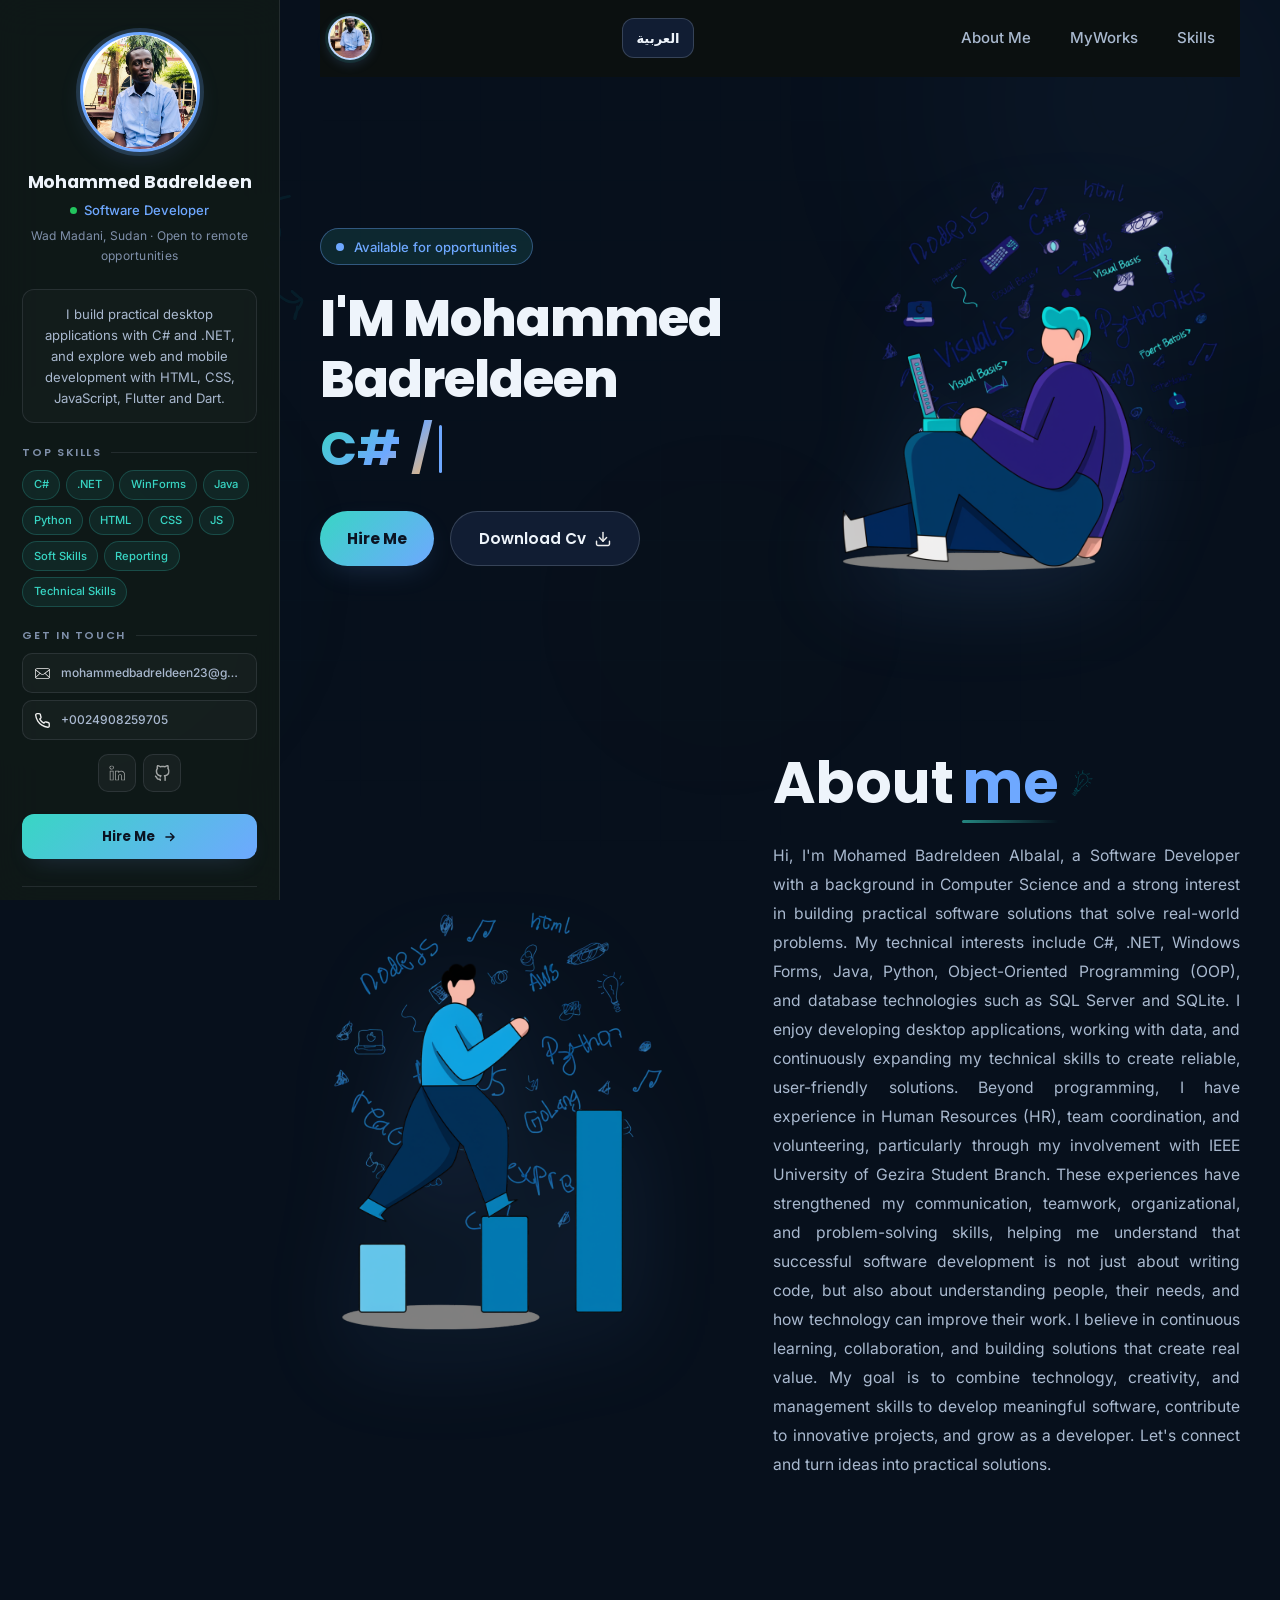
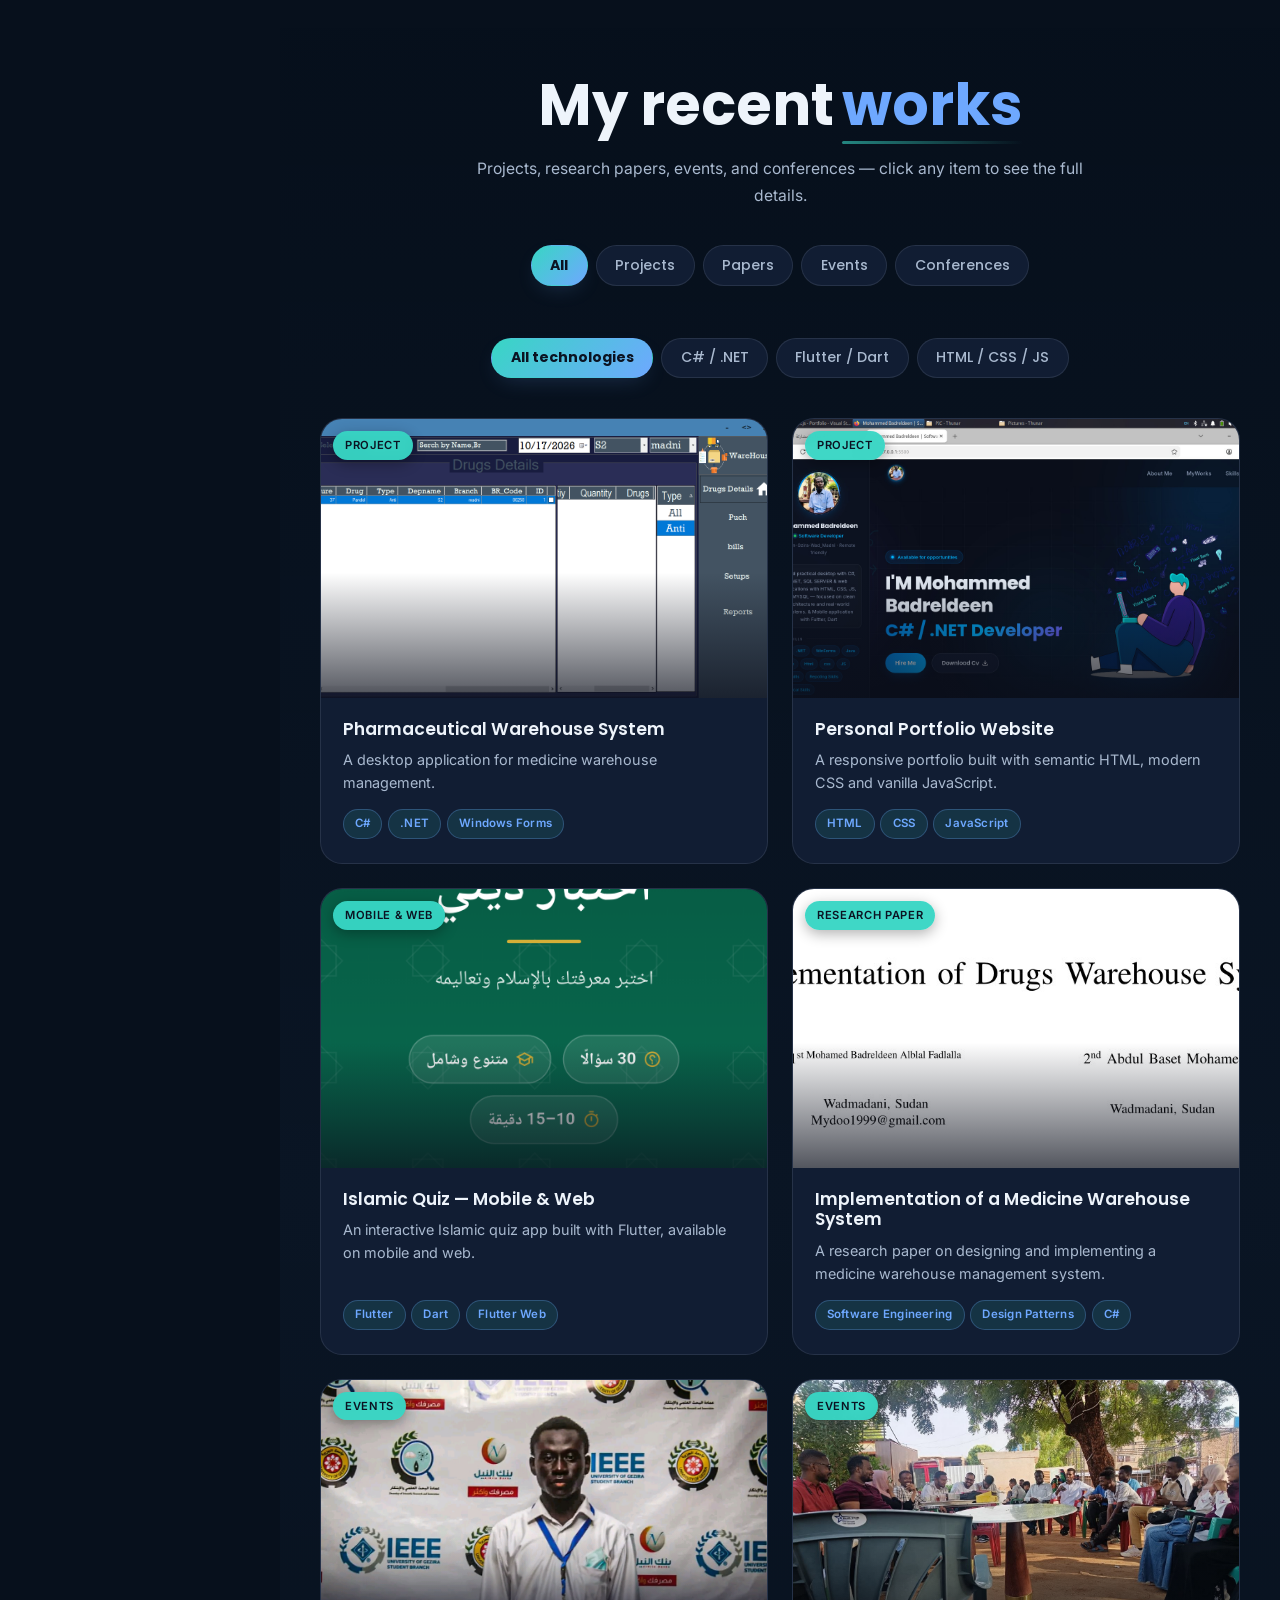
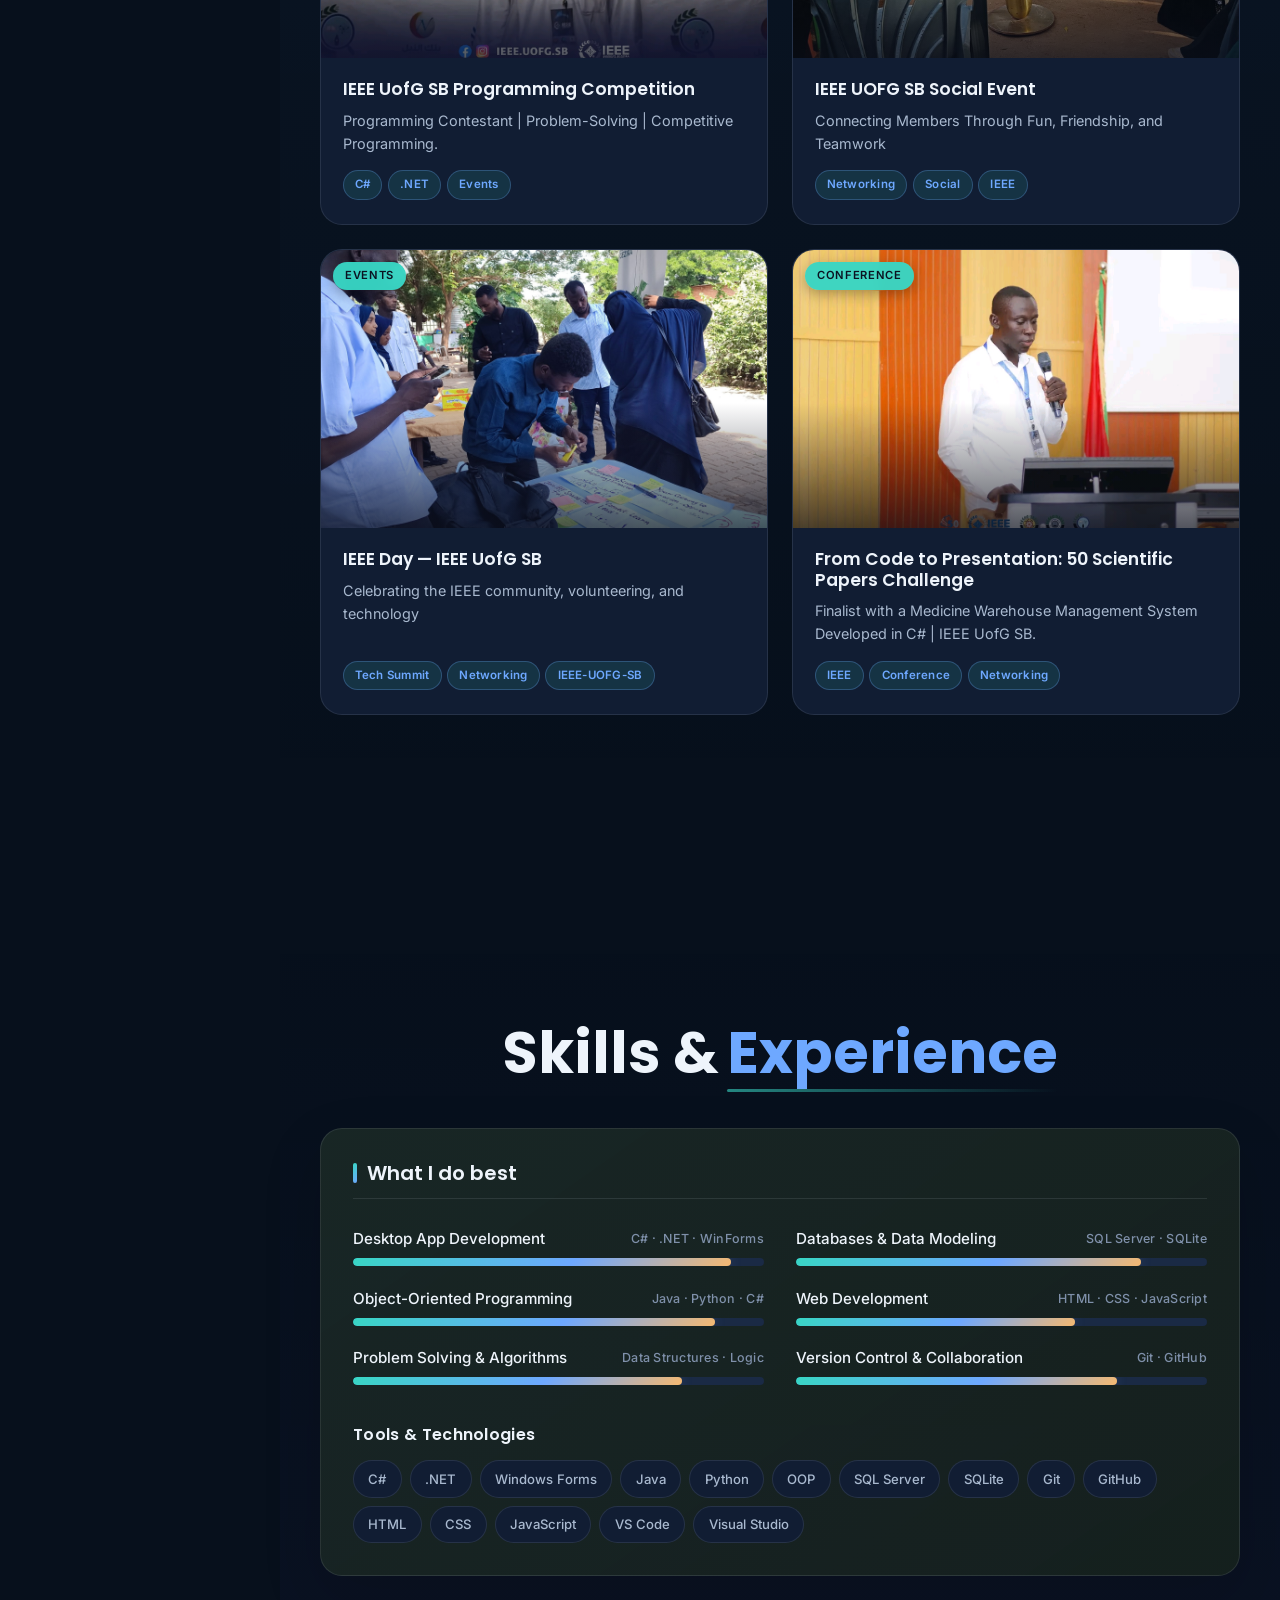
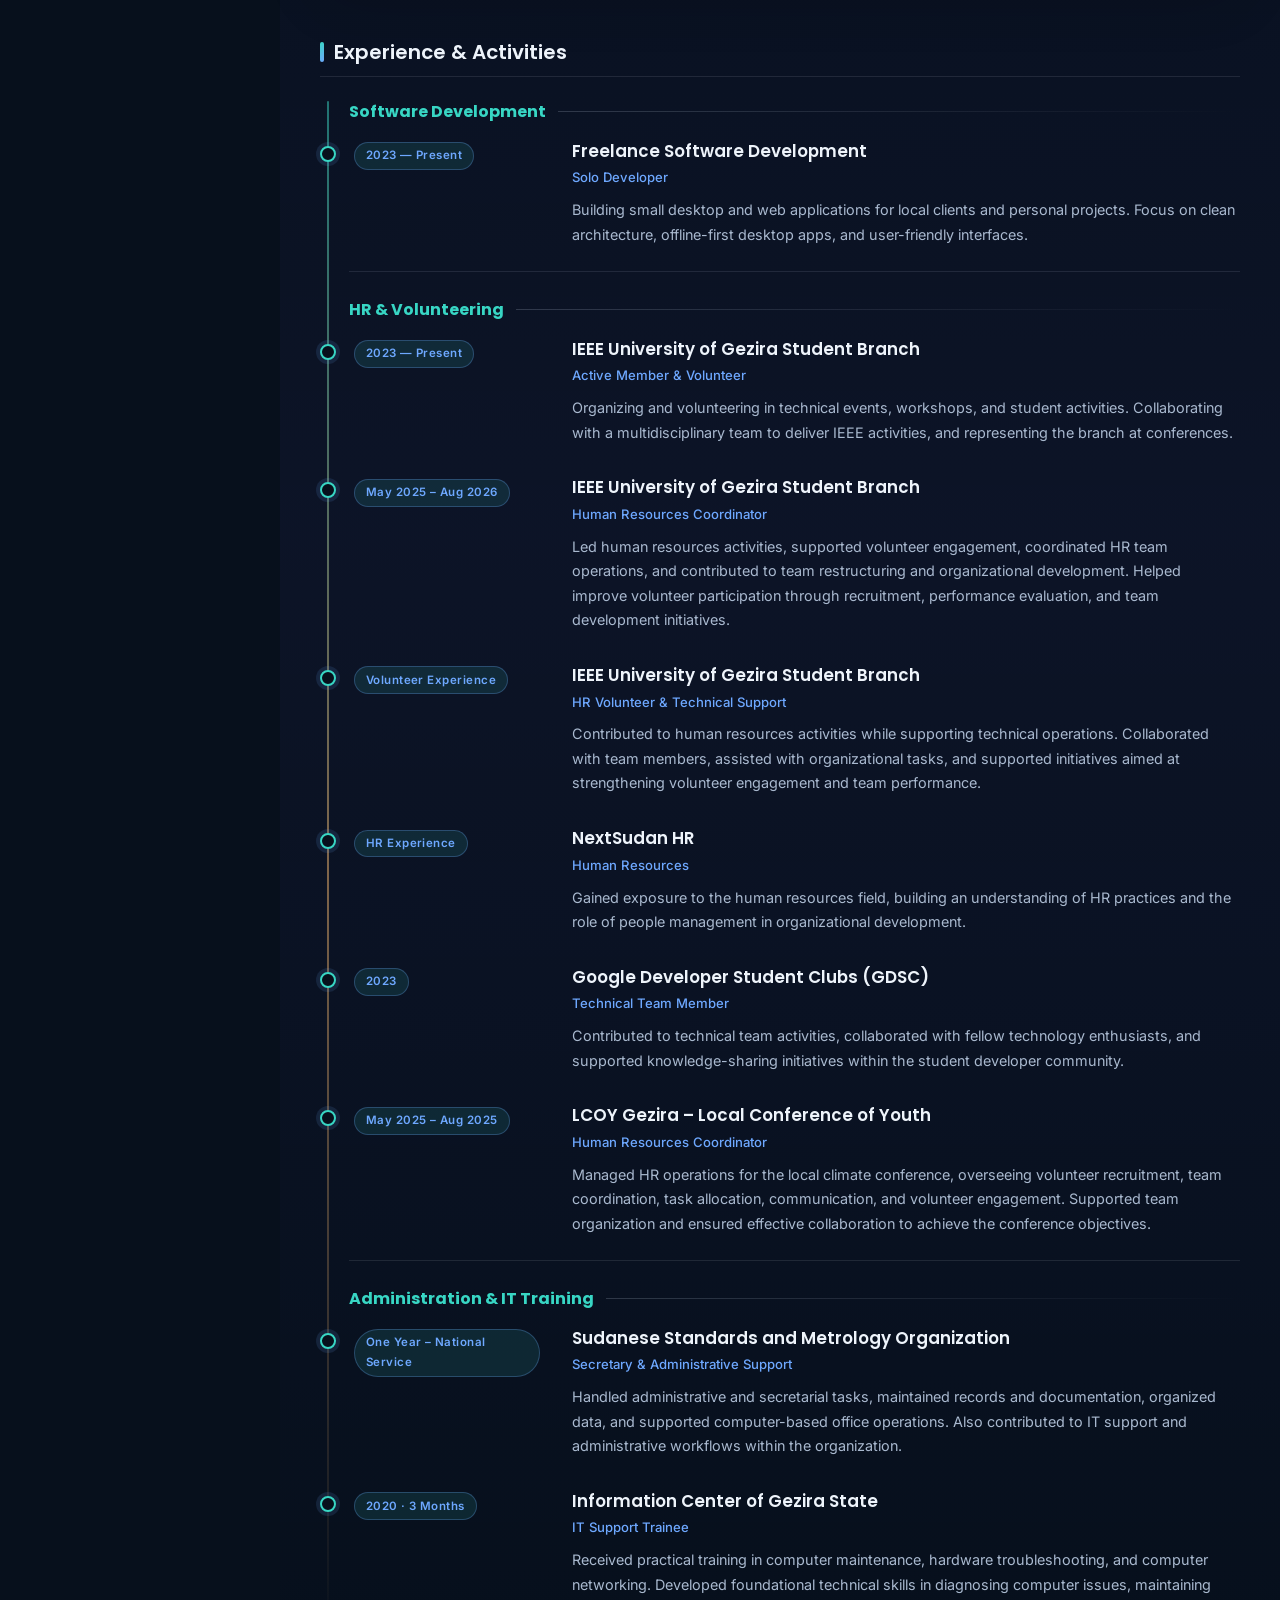
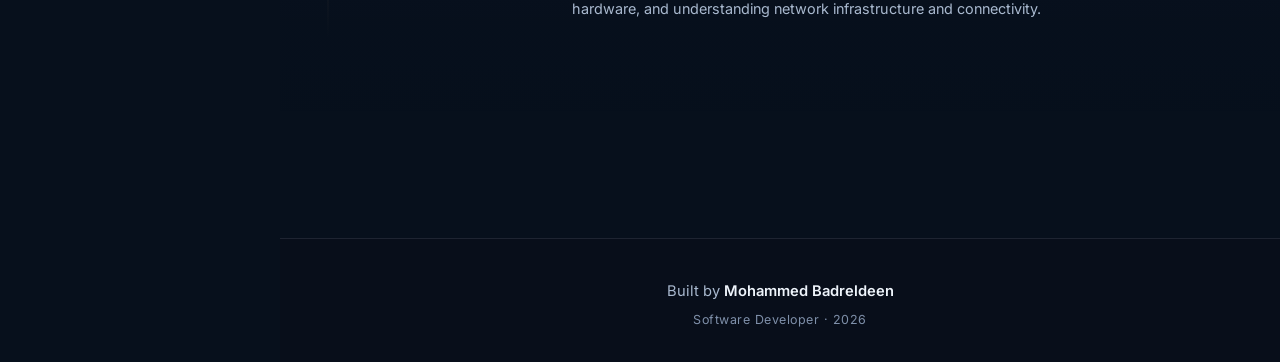
==== commit 53820264: "inhans in show view" ====
--- a/index.html
+++ b/index.html
@@ -8,8 +8,11 @@
 
     <meta name="description" content="Mohammed Badreldeen — Software Developer. Projects, research papers, seminars and conferences. C#, .NET, Java, Python, SQL.">
     <meta name="author" content="Mohammed Badreldeen">
-    <meta name="theme-color" content="#0c1110">
-
+    <meta name="theme-color" content="#07101c">
+
+    <meta name="robots" content="index, follow">
+    <meta property="og:locale" content="en_US">
+    <meta name="twitter:card" content="summary">
     <meta property="og:type" content="website">
     <meta property="og:title" content="Mohammed Badreldeen | Software Developer">
     <meta property="og:description" content="Software Developer focused on C#, .NET, Java, Python and databases.">
@@ -24,6 +27,7 @@
 </head>
 
 <body>
+<a class="skipLink" href="#main">Skip to content</a>
 
     <!-- ========== SIDEBAR (fixed) ========== -->
     <aside class="sidebar" id="sidebar" aria-label="Profile sidebar">
@@ -146,6 +150,7 @@
         </nav>
     </header>
 
+    <main id="main">
     <!-- HERO -->
     <section class="Hreo" id="top">
         <img class="arrow" src="assets/svg/arrow.svg" alt="Arrow" aria-hidden="true">
@@ -159,7 +164,7 @@
 
             <div class="HeroBtns">
                 <a class="hireMe" href="mailto:mohammedbadreldeen23@gmail.com">Hire Me</a>
-                <a class="CV" href="assets/Mohammed cv.pdf" download>
+                <a class="CV" href="assets/Mohammed%20cv.pdf" download>
                     Download Cv
                     <img src="assets/svg/download.svg" alt="Download button">
                 </a>
@@ -204,13 +209,15 @@
                 Projects, research papers, events, and conferences — click any item to see the full details.
             </p>
 
-            <div class="worksFilter" role="tablist" aria-label="Filter works by type">
-                <button class="filter-btn active" type="button" data-filter="all" role="tab" aria-selected="true">All</button>
-                <button class="filter-btn" type="button" data-filter="projects" role="tab" aria-selected="false">Projects</button>
-                <button class="filter-btn" type="button" data-filter="papers" role="tab" aria-selected="false">Papers</button>
-                <button class="filter-btn" type="button" data-filter="Events" role="tab" aria-selected="false">Events</button>
-                <button class="filter-btn" type="button" data-filter="conferences" role="tab" aria-selected="false">Conferences</button>
-            </div>
+            <div class="worksFilter" id="categoryFilter" role="group" aria-label="Filter works by type">
+                <button class="filter-btn active" type="button" data-filter="all" aria-pressed="true">All</button>
+                <button class="filter-btn" type="button" data-filter="projects" aria-pressed="false">Projects</button>
+                <button class="filter-btn" type="button" data-filter="papers" aria-pressed="false">Papers</button>
+                <button class="filter-btn" type="button" data-filter="Events" aria-pressed="false">Events</button>
+                <button class="filter-btn" type="button" data-filter="conferences" aria-pressed="false">Conferences</button>
+            </div>
+
+            <div class="worksFilter techFilter" id="techFilter" role="group" aria-label="Filter works by technology"></div>
 
             <ul class="worksGrid" id="worksGrid"></ul>
 
@@ -435,6 +442,8 @@
         </div>
     </section>
 
+    </main>
+
     <!-- FOOTER -->
     <footer>
         <div class="footerInner">
@@ -455,4 +464,4 @@
     <script src="script.js"></script>
 </body>
 
-</html>+</html>
--- a/style.css
+++ b/style.css
@@ -3,23 +3,23 @@
 ========================================================= */
 
 :root {
-    --bg: #0a0e1a;
-    --bg-soft: #0d1220;
-    --surface: #121a2c;
-    --surface-2: #182238;
-    --surface-3: #1e2a45;
-    --border: rgba(255, 255, 255, 0.08);
-    --border-strong: rgba(255, 255, 255, 0.14);
-    --text: #e6edf7;
-    --text-muted: #8a99b3;
-    --text-dim: #5d6b85;
-    --accent: #0078d4;
-    --accent-2: #00b4ff;
-    --accent-3: #7c5cff;
-    --accent-soft: rgba(0, 120, 212, 0.12);
-    --accent-glow: rgba(0, 120, 212, 0.4);
-    --gradient: linear-gradient(135deg, #0078d4, #00b4ff);
-    --gradient-rich: linear-gradient(135deg, #0078d4 0%, #00b4ff 55%, #7c5cff 100%);
+    --bg: #07101c;
+    --bg-soft: #0b1526;
+    --surface: #111d33;
+    --surface-2: #1a2a45;
+    --surface-3: #243a5e;
+    --border: rgba(220, 235, 255, 0.10);
+    --border-strong: rgba(220, 235, 255, 0.18);
+    --text: #eef4fb;
+    --text-muted: #a9b9cf;
+    --text-dim: #7f90aa;
+    --accent: #38d6c4;
+    --accent-2: #6ea8ff;
+    --accent-3: #f5b971;
+    --accent-soft: rgba(56, 214, 196, 0.12);
+    --accent-glow: rgba(110, 168, 255, 0.22);
+    --gradient: linear-gradient(135deg, #38d6c4, #6ea8ff);
+    --gradient-rich: linear-gradient(135deg, #38d6c4 0%, #6ea8ff 58%, #f5b971 100%);
     --radius: 16px;
     --radius-lg: 22px;
     --radius-sm: 10px;
@@ -45,13 +45,13 @@
 
 html {
     scroll-behavior: smooth;
-    scroll-padding-top: calc(var(--header-h) + 12px);
+    scroll-padding-top: calc(var(--header-h) + 1rem);
     -webkit-text-size-adjust: 100%;
     overflow-x: clip;
 }
 
 body {
-    background: var(--bg);
+    background-color: var(--bg);
     color: var(--text);
     font-family: var(--font-body);
     font-size: 16px;
@@ -95,7 +95,7 @@
 
 ::selection {
     background: var(--accent);
-    color: #fff;
+    color: #0b1322;
 }
 
 
@@ -111,7 +111,7 @@
 }
 
 ::-webkit-scrollbar-thumb {
-    background: #22304a;
+    background: #22314d;
     border-radius: 10px;
     border: 2px solid var(--bg);
 }
@@ -143,7 +143,7 @@
 .glow-1 {
     width: 560px;
     height: 560px;
-    background: radial-gradient(circle, #0078d4, transparent 70%);
+    background: radial-gradient(circle, rgba(110, 168, 255, .28), transparent 70%);
     top: -180px;
     right: -140px;
     animation: float 16s ease-in-out infinite;
@@ -152,7 +152,7 @@
 .glow-2 {
     width: 500px;
     height: 500px;
-    background: radial-gradient(circle, #7c5cff, transparent 70%);
+    background: radial-gradient(circle, rgba(56, 214, 196, .20), transparent 70%);
     bottom: 8%;
     left: -180px;
     animation: float 20s ease-in-out infinite reverse;
@@ -162,7 +162,7 @@
 .glow-3 {
     width: 420px;
     height: 420px;
-    background: radial-gradient(circle, #00b4ff, transparent 70%);
+    background: radial-gradient(circle, rgba(245, 185, 113, .16), transparent 70%);
     top: 45%;
     left: 40%;
     opacity: 0.15;
@@ -172,10 +172,11 @@
 .bg-grid {
     position: absolute;
     inset: 0;
-    background-image: linear-gradient(rgba(255, 255, 255, 0.025) 1px, transparent 1px), linear-gradient(90deg, rgba(255, 255, 255, 0.025) 1px, transparent 1px);
+    background-image: linear-gradient(rgba(56, 214, 196, .035) 1px, transparent 1px), linear-gradient(90deg, rgba(110, 168, 255, .035) 1px, transparent 1px);
     background-size: 60px 60px;
     mask-image: radial-gradient(ellipse at center, black 40%, transparent 85%);
     -webkit-mask-image: radial-gradient(ellipse at center, black 40%, transparent 85%);
+    opacity: .20;
 }
 
 @keyframes float {
@@ -233,7 +234,7 @@
     bottom: 0;
     width: 280px;
     z-index: 950;
-    background: rgba(13, 18, 32, 0.88);
+    background: rgba(17, 26, 23, 0.88);
     backdrop-filter: blur(20px);
     -webkit-backdrop-filter: blur(20px);
     border-right: 1px solid var(--border);
@@ -243,7 +244,7 @@
     overscroll-behavior: contain;
     -webkit-overflow-scrolling: touch;
     scrollbar-width: thin;
-    scrollbar-color: #22304a transparent;
+    scrollbar-color: #22314d transparent;
     animation: slideInLeft 0.7s var(--ease) both;
 }
 
@@ -267,7 +268,7 @@
 }
 
 .sidebar::-webkit-scrollbar-thumb {
-    background: #22304a;
+    background: #22314d;
     border-radius: 6px;
 }
 
@@ -292,60 +293,38 @@
     align-items: center;
     gap: 0.3rem;
 }
+
+
+/* Fixed Avatar Styling to prevent black box */
 
 .sidebarAvatar {
     position: relative;
     width: 120px;
     height: 120px;
     border-radius: 50%;
-    padding: 3px;
-    background: var(--gradient-rich);
-    box-shadow: 0 10px 30px -10px var(--accent-glow);
     display: grid;
     place-items: center;
     margin-bottom: 0.9rem;
     transition: transform 0.4s var(--ease), box-shadow 0.4s ease;
+    border: 3px solid var(--accent-2);
+    box-shadow: 0 0 0 4px rgba(110, 168, 255, 0.2), 0 10px 30px -10px var(--accent-glow);
+    background: #ffffff;
+    /* White background ensures SVG logo is visible */
     overflow: hidden;
 }
 
-.sidebarAvatar::after {
-    content: "";
-    position: absolute;
-    inset: 0;
-    border-radius: 50%;
-    box-shadow: inset 0 0 0 3px var(--bg-soft);
-    pointer-events: none;
-    z-index: 3;
-}
-
-.sidebarAvatar:hover {
-    transform: scale(1.04) rotate(-2deg);
-    box-shadow: 0 14px 40px -10px var(--accent-glow);
-}
-
-.avatarFallback {
-    position: absolute;
-    inset: 3px;
-    border-radius: 50%;
-    display: grid;
-    place-items: center;
-    background: var(--surface-2);
-    color: var(--text);
-    font-family: var(--font-head);
-    font-size: 1.7rem;
-    font-weight: 700;
-    letter-spacing: 0.05em;
-}
-
 .sidebarAvatar img {
-    position: relative;
-    z-index: 2;
     width: 100%;
     height: 100%;
     border-radius: 50%;
     object-fit: cover;
-    object-position: center top;
+    object-position: center;
     display: block;
+}
+
+.sidebarAvatar:hover {
+    transform: scale(1.04) rotate(-2deg);
+    box-shadow: 0 14px 40px -10px var(--accent-glow);
 }
 
 .sidebarName {
@@ -434,9 +413,9 @@
 .sidebarTags li {
     padding: 0.28rem 0.65rem;
     border-radius: 100px;
-    background: rgba(0, 120, 212, 0.1);
-    border: 1px solid rgba(0, 120, 212, 0.22);
-    color: var(--accent-2);
+    background: rgba(56, 214, 196, 0.08);
+    border: 1px solid rgba(56, 214, 196, 0.22);
+    color: var(--accent);
     font-size: 0.7rem;
     font-weight: 500;
     transition: all 0.2s var(--ease);
@@ -444,7 +423,7 @@
 }
 
 .sidebarTags li:hover {
-    background: rgba(0, 120, 212, 0.2);
+    background: rgba(56, 214, 196, 0.15);
     transform: translateY(-2px);
 }
 
@@ -483,7 +462,6 @@
     width: 15px;
     height: 15px;
     flex-shrink: 0;
-    filter: brightness(0) saturate(100%) invert(60%) sepia(88%) saturate(2500%) hue-rotate(175deg) brightness(101%) contrast(101%);
 }
 
 .sidebarContactItem span {
@@ -545,10 +523,10 @@
     padding: 0.7rem 1rem;
     border-radius: 12px;
     background: var(--gradient);
-    color: #fff;
+    color: #0b1322;
     font-family: var(--font-head);
     font-size: 0.82rem;
-    font-weight: 600;
+    font-weight: 700;
     box-shadow: 0 10px 26px -12px var(--accent-glow);
     transition: transform 0.25s var(--ease), box-shadow 0.25s ease;
 }
@@ -628,13 +606,13 @@
     min-height: var(--header-h);
     backdrop-filter: blur(14px);
     -webkit-backdrop-filter: blur(14px);
-    background: rgba(10, 14, 26, 0.55);
+    background-color: rgba(12, 17, 16, 0.92);
     border-bottom: 1px solid transparent;
     transition: background 0.3s ease, border-color 0.3s ease, box-shadow 0.3s ease;
 }
 
 header.scrolled {
-    background: rgba(10, 14, 26, 0.85);
+    background-color: rgba(12, 17, 16, 0.98);
     border-bottom-color: var(--border);
     box-shadow: 0 8px 30px rgba(0, 0, 0, 0.4);
 }
@@ -655,14 +633,15 @@
     border-radius: 50%;
     object-fit: cover;
     object-position: center;
-    border: 2px solid rgba(0, 180, 255, 0.35);
-    box-shadow: 0 0 0 3px rgba(0, 120, 212, 0.12), 0 4px 12px rgba(0, 120, 212, 0.35);
+    border: 2px solid rgba(110, 168, 255, 0.45);
+    box-shadow: 0 0 0 3px rgba(56, 214, 196, 0.10), 0 4px 12px rgba(110, 168, 255, 0.18);
     transition: transform 0.3s var(--ease), box-shadow 0.3s ease;
+    background: #fff;
 }
 
 .logo:hover .img1 {
     transform: scale(1.08);
-    box-shadow: 0 0 0 3px rgba(0, 180, 255, 0.25), 0 6px 18px rgba(0, 120, 212, 0.5);
+    box-shadow: 0 0 0 3px rgba(56, 214, 196, 0.20), 0 6px 18px rgba(110, 168, 255, 0.30);
 }
 
 .navigation ul {
@@ -749,1456 +728,7 @@
 }
 
 
-/* =========================================================
-   HERO
-========================================================= */
-
-.Hreo {
-    display: grid;
-    grid-template-columns: 1.15fr 1fr;
-    align-items: center;
-    gap: 4rem;
-    margin: 5rem auto 7rem;
-    width: min(92%, var(--container));
-    position: relative;
-}
-
-.HeroSub {
-    display: flex;
-    flex-direction: column;
-    gap: 0.6rem;
-    animation: fadeUp 0.9s var(--ease) both;
-}
-
-.hero-greet {
-    display: inline-flex;
-    align-items: center;
-    gap: 0.6rem;
-    padding: 0.4rem 0.95rem;
-    border-radius: 100px;
-    background: var(--accent-soft);
-    border: 1px solid rgba(0, 120, 212, 0.3);
-    color: var(--accent-2);
-    font-size: 0.82rem;
-    font-weight: 500;
-    margin-bottom: 0.8rem;
-    width: fit-content;
-}
-
-.hero-greet .dot {
-    width: 8px;
-    height: 8px;
-    border-radius: 50%;
-    background: var(--accent-2);
-    box-shadow: 0 0 0 0 var(--accent-glow);
-    animation: pulse 2s infinite;
-}
-
-@keyframes pulse {
-    0% {
-        box-shadow: 0 0 0 0 var(--accent-glow);
-    }
-    70% {
-        box-shadow: 0 0 0 10px transparent;
-    }
-    100% {
-        box-shadow: 0 0 0 0 transparent;
-    }
-}
-
-.name {
-    font-size: clamp(2rem, 4.5vw, 3.2rem);
-    color: var(--text);
-    font-weight: 800;
-    letter-spacing: -0.02em;
-}
-
-.tital {
-    font-size: clamp(1.8rem, 4.5vw, 3rem);
-    color: var(--accent-2);
-    font-weight: 700;
-    min-height: 1.2em;
-    display: flex;
-    align-items: center;
-}
-
-.typed-text {
-    background: var(--gradient-rich);
-    -webkit-background-clip: text;
-    background-clip: text;
-    color: transparent;
-}
-
-.caret {
-    display: inline-block;
-    width: 3px;
-    height: 1em;
-    background: var(--accent-2);
-    margin-left: 6px;
-    animation: blink 1s step-end infinite;
-    border-radius: 2px;
-}
-
-@keyframes blink {
-    50% {
-        opacity: 0;
-    }
-}
-
-.HeroBtns {
-    display: flex;
-    gap: 1rem;
-    margin-top: 1.5rem;
-    flex-wrap: wrap;
-}
-
-.hireMe {
-    position: relative;
-    display: inline-flex;
-    align-items: center;
-    justify-content: center;
-    gap: 0.5rem;
-    background: var(--gradient);
-    color: #fff;
-    border-radius: 100px;
-    padding: 0.85rem 1.7rem;
-    font-family: var(--font-head);
-    font-weight: 600;
-    font-size: 0.95rem;
-    overflow: hidden;
-    box-shadow: 0 10px 30px -10px var(--accent-glow);
-    transition: transform 0.25s var(--ease), box-shadow 0.25s ease;
-}
-
-.hireMe::before {
-    content: "";
-    position: absolute;
-    inset: 0;
-    background: linear-gradient(120deg, transparent 30%, rgba(255, 255, 255, 0.35) 50%, transparent 70%);
-    transform: translateX(-120%);
-    transition: transform 0.65s var(--ease);
-}
-
-.hireMe:hover::before {
-    transform: translateX(120%);
-}
-
-.hireMe:hover {
-    transform: translateY(-3px);
-    box-shadow: 0 16px 40px -10px var(--accent-glow);
-}
-
-.CV {
-    display: inline-flex;
-    align-items: center;
-    gap: 0.5rem;
-    background: var(--surface);
-    color: var(--text);
-    border: 1px solid var(--border-strong);
-    border-radius: 100px;
-    padding: 0.85rem 1.7rem;
-    font-family: var(--font-head);
-    font-weight: 600;
-    font-size: 0.95rem;
-    transition: transform 0.25s var(--ease), border-color 0.25s ease, background 0.25s ease;
-}
-
-.CV img {
-    width: 18px;
-    height: 18px;
-    transition: transform 0.25s var(--ease);
-}
-
-.CV:hover {
-    transform: translateY(-3px);
-    border-color: var(--accent);
-    background: var(--surface-2);
-}
-
-.CV:hover img {
-    transform: translateX(3px);
-}
-
-.arrow {
-    position: absolute;
-    left: -60px;
-    top: 40px;
-    width: 42px;
-    opacity: 0.45;
-    transform: rotate(-10deg);
-    animation: floatY 4s ease-in-out infinite;
-}
-
-.heroImg {
-    width: 100%;
-    max-width: 500px;
-    justify-self: center;
-    filter: drop-shadow(0 30px 60px rgba(0, 120, 212, 0.2));
-    animation: floatY 6s ease-in-out infinite;
-}
-
-@keyframes floatY {
-    0%,
-    100% {
-        transform: translateY(0);
-    }
-    50% {
-        transform: translateY(-14px);
-    }
-}
-
-@keyframes fadeUp {
-    from {
-        opacity: 0;
-        transform: translateY(30px);
-    }
-    to {
-        opacity: 1;
-        transform: none;
-    }
-}
-
-
-/* =========================================================
-   ABOUT
-========================================================= */
-
-.aboutMe {
-    display: grid;
-    grid-template-columns: 1fr 1.25fr;
-    align-items: center;
-    gap: 5rem;
-    margin: 5rem auto;
-    width: min(92%, var(--container));
-    position: relative;
-}
-
-.aboutMeImg {
-    width: 100%;
-    max-width: 380px;
-    justify-self: center;
-    animation: floatY 7s ease-in-out infinite;
-    filter: drop-shadow(0 20px 40px rgba(0, 120, 212, 0.2));
-}
-
-.textContainer {
-    display: flex;
-    flex-direction: column;
-}
-
-.textTitle {
-    display: flex;
-    align-items: center;
-    gap: 8px;
-    font-size: clamp(1.8rem, 3vw, 2.4rem);
-    margin-bottom: 1.4rem;
-    flex-wrap: wrap;
-}
-
-.aboutName {
-    color: var(--text);
-    font-weight: 700;
-}
-
-.aboutTitle {
-    color: var(--accent-2);
-    font-weight: 700;
-    position: relative;
-}
-
-.aboutTitle::after {
-    content: "";
-    position: absolute;
-    left: 0;
-    right: 0;
-    bottom: -4px;
-    height: 3px;
-    border-radius: 3px;
-    background: linear-gradient(90deg, var(--accent), transparent);
-    opacity: 0.6;
-}
-
-.light {
-    width: 30px;
-    height: 30px;
-    filter: brightness(0) saturate(100%) invert(52%) sepia(97%) saturate(1890%) hue-rotate(182deg) brightness(101%) contrast(105%);
-}
-
-.aboutMePar {
-    text-align: justify;
-    color: var(--text-muted);
-    font-size: 0.98rem;
-    line-height: 1.85;
-}
-
-
-/* =========================================================
-   WORKS SECTION
-========================================================= */
-
-.works {
-    padding: 7rem 0;
-    margin: 5rem 0;
-    background: linear-gradient(180deg, transparent, rgba(0, 120, 212, 0.05), transparent);
-    position: relative;
-}
-
-.worksContainer {
-    display: flex;
-    flex-direction: column;
-    align-items: stretch;
-    margin: 0 auto;
-    width: min(92%, var(--container));
-}
-
-.projectTitle {
-    display: flex;
-    align-items: center;
-    gap: 8px;
-    font-size: clamp(1.8rem, 3vw, 2.4rem);
-    margin-bottom: 1rem;
-    flex-wrap: wrap;
-    justify-content: center;
-    text-align: center;
-}
-
-.worksIntro {
-    text-align: center;
-    color: var(--text-muted);
-    max-width: 620px;
-    margin: 0 auto 2.2rem;
-    font-size: 0.98rem;
-}
-
-
-/* Filter tabs */
-
-.worksFilter {
-    display: flex;
-    justify-content: center;
-    flex-wrap: wrap;
-    gap: 0.5rem;
-    margin-bottom: 2.5rem;
-}
-
-.filter-btn {
-    padding: 0.55rem 1.15rem;
-    border-radius: 100px;
-    background: var(--surface);
-    border: 1px solid var(--border);
-    color: var(--text-muted);
-    font-family: var(--font-head);
-    font-weight: 500;
-    font-size: 0.88rem;
-    transition: all 0.25s var(--ease);
-}
-
-.filter-btn:hover {
-    color: var(--text);
-    border-color: rgba(0, 120, 212, 0.45);
-    transform: translateY(-2px);
-}
-
-.filter-btn.active {
-    background: var(--gradient);
-    border-color: transparent;
-    color: #fff;
-    box-shadow: 0 8px 22px -8px var(--accent-glow);
-}
-
-
-/* Works grid */
-
-.works ul.worksGrid {
-    display: grid;
-    grid-template-columns: repeat(auto-fit, minmax(300px, 1fr));
-    gap: 1.5rem;
-    list-style: none;
-    align-items: stretch;
-    padding: 0;
-    margin: 0;
-}
-
-.workItem {
-    border-radius: var(--radius-lg);
-    background: var(--surface);
-    border: 1px solid var(--border);
-    overflow: hidden;
-    transition: transform 0.4s var(--ease), border-color 0.3s ease, box-shadow 0.4s ease;
-}
-
-.workItem.hidden {
-    display: none;
-}
-
-.workItem:hover {
-    transform: translateY(-8px);
-    border-color: rgba(0, 120, 212, 0.5);
-    box-shadow: 0 24px 50px -20px rgba(0, 120, 212, 0.45);
-}
-
-.workItem>a {
-    display: flex;
-    flex-direction: column;
-    height: 100%;
-}
-
-.workThumb {
-    position: relative;
-    aspect-ratio: 16 / 10;
-    overflow: hidden;
-    background: var(--surface-2);
-}
-
-.workThumb::after {
-    content: "";
-    position: absolute;
-    inset: 0;
-    background: linear-gradient(180deg, transparent 55%, rgba(10, 14, 26, 0.7));
-    pointer-events: none;
-}
-
-.workThumb img {
-    width: 100%;
-    height: 100%;
-    object-fit: cover;
-    transition: transform 0.7s var(--ease);
-}
-
-.workItem:hover .workThumb img {
-    transform: scale(1.08);
-}
-
-.workBadge {
-    position: absolute;
-    top: 12px;
-    left: 12px;
-    z-index: 2;
-    padding: 0.3rem 0.75rem;
-    border-radius: 100px;
-    background: rgba(0, 120, 212, 0.9);
-    color: #fff;
-    font-size: 0.7rem;
-    font-weight: 600;
-    letter-spacing: 0.06em;
-    text-transform: uppercase;
-    backdrop-filter: blur(6px);
-    box-shadow: 0 4px 14px rgba(0, 0, 0, 0.3);
-}
-
-.workBody {
-    padding: 1.3rem 1.35rem 1.5rem;
-    display: flex;
-    flex-direction: column;
-    gap: 0.55rem;
-    flex: 1;
-}
-
-.workBody h3 {
-    font-size: 1.08rem;
-    font-weight: 600;
-    color: var(--text);
-    transition: color 0.25s ease;
-}
-
-.workItem:hover .workBody h3 {
-    color: var(--accent-2);
-}
-
-.workBody p {
-    color: var(--text-muted);
-    font-size: 0.9rem;
-    line-height: 1.6;
-    flex: 1;
-}
-
-.workMeta {
-    display: flex;
-    flex-wrap: wrap;
-    gap: 0.35rem;
-    margin-top: 0.4rem;
-}
-
-.workTag {
-    display: inline-block;
-    padding: 0.25rem 0.7rem;
-    border-radius: 100px;
-    background: var(--accent-soft);
-    border: 1px solid rgba(0, 120, 212, 0.25);
-    color: var(--accent-2);
-    font-size: 0.72rem;
-    font-weight: 600;
-    letter-spacing: 0.02em;
-}
-
-
-/* =========================================================
-   SKILLS & EXPERIENCE
-========================================================= */
-
-.skills {
-    padding: 7rem 0;
-    margin: 5rem 0;
-    position: relative;
-    background: linear-gradient(180deg, transparent, rgba(124, 92, 255, 0.05), transparent);
-}
-
-.skillsContainer {
-    margin: 0 auto;
-    width: min(92%, var(--container));
-}
-
-.skillsLayout {
-    display: grid;
-    grid-template-columns: 1fr 1fr;
-    gap: 4rem;
-    margin-top: 3rem;
-}
-
-.skillsColumn,
-.experienceColumn {
-    display: flex;
-    flex-direction: column;
-}
-
-.columnTitle {
-    font-size: 1.25rem;
-    font-weight: 600;
-    color: var(--text);
-    margin-bottom: 1.8rem;
-    padding-bottom: 0.8rem;
-    border-bottom: 1px solid var(--border);
-    display: flex;
-    align-items: center;
-    gap: 0.6rem;
-}
-
-.columnTitle::before {
-    content: "";
-    width: 4px;
-    height: 20px;
-    border-radius: 4px;
-    background: var(--gradient);
-}
-
-
-/* Skill bars */
-
-.skillBars {
-    display: flex;
-    flex-direction: column;
-    gap: 1.3rem;
-    margin-bottom: 2.5rem;
-}
-
-.skillBar {
-    display: flex;
-    flex-direction: column;
-    gap: 0.5rem;
-}
-
-.skillInfo {
-    display: flex;
-    justify-content: space-between;
-    align-items: baseline;
-    gap: 1rem;
-    flex-wrap: wrap;
-}
-
-.skillInfo>span:first-child {
-    font-weight: 500;
-    color: var(--text);
-    font-size: 0.95rem;
-}
-
-.skillTech {
-    font-size: 0.78rem;
-    color: var(--text-dim);
-    font-weight: 500;
-    letter-spacing: 0.02em;
-}
-
-.skillTrack {
-    width: 100%;
-    height: 8px;
-    background: var(--surface-2);
-    border-radius: 100px;
-    overflow: hidden;
-    position: relative;
-}
-
-.skillFill {
-    height: 100%;
-    width: 0;
-    border-radius: 100px;
-    background: var(--gradient-rich);
-    box-shadow: 0 0 12px var(--accent-glow);
-    transition: width 1.2s var(--ease);
-}
-
-.reveal.in .skillFill {
-    width: var(--lvl, 0%);
-}
-
-
-/* Skill tags */
-
-.subColumnTitle {
-    font-size: 1rem;
-    font-weight: 600;
-    color: var(--text);
-    margin-bottom: 1rem;
-    letter-spacing: 0.02em;
-}
-
-.skillTags {
-    display: flex;
-    flex-wrap: wrap;
-    gap: 0.5rem;
-}
-
-.skillTags li {
-    padding: 0.4rem 0.9rem;
-    border-radius: 100px;
-    background: var(--surface);
-    border: 1px solid var(--border);
-    color: var(--text-muted);
-    font-size: 0.82rem;
-    font-weight: 500;
-    transition: all 0.25s var(--ease);
-    cursor: default;
-}
-
-.skillTags li:hover {
-    border-color: var(--accent);
-    color: var(--accent-2);
-    background: var(--accent-soft);
-    transform: translateY(-3px);
-}
-
-
-/* Timeline */
-
-.timeline {
-    position: relative;
-    padding-left: 1.8rem;
-}
-
-.timeline::before {
-    content: "";
-    position: absolute;
-    left: 7px;
-    top: 6px;
-    bottom: 6px;
-    width: 2px;
-    background: linear-gradient(180deg, var(--accent), var(--accent-3), transparent);
-    border-radius: 2px;
-    opacity: 0.5;
-}
-
-.timelineItem {
-    position: relative;
-    padding-bottom: 2rem;
-}
-
-.timelineItem:last-child {
-    padding-bottom: 0;
-}
-
-.timelineDot {
-    position: absolute;
-    left: -1.8rem;
-    top: 5px;
-    width: 16px;
-    height: 16px;
-    border-radius: 50%;
-    background: var(--bg);
-    border: 2px solid var(--accent);
-    box-shadow: 0 0 0 4px rgba(0, 120, 212, 0.15);
-    transition: transform 0.3s var(--ease), box-shadow 0.3s ease;
-}
-
-.timelineItem:hover .timelineDot {
-    transform: scale(1.2);
-    box-shadow: 0 0 0 6px rgba(0, 120, 212, 0.25), 0 0 20px var(--accent-glow);
-}
-
-.timelineContent {
-    padding-left: 0.3rem;
-}
-
-.timelineDate {
-    display: inline-block;
-    padding: 0.2rem 0.7rem;
-    border-radius: 100px;
-    background: var(--accent-soft);
-    border: 1px solid rgba(0, 120, 212, 0.25);
-    color: var(--accent-2);
-    font-size: 0.72rem;
-    font-weight: 600;
-    letter-spacing: 0.04em;
-    margin-bottom: 0.6rem;
-}
-
-.timelineContent h3 {
-    font-size: 1.05rem;
-    font-weight: 600;
-    color: var(--text);
-    margin-bottom: 0.2rem;
-}
-
-.timelineRole {
-    display: block;
-    font-size: 0.82rem;
-    color: var(--accent-2);
-    font-weight: 500;
-    margin-bottom: 0.6rem;
-}
-
-.timelineContent p {
-    color: var(--text-muted);
-    font-size: 0.9rem;
-    line-height: 1.7;
-}
-
-
-/* =========================================================
-   FOOTER
-========================================================= */
-
-footer {
-    color: var(--text-muted);
-    padding: 2.5rem 1rem 2rem;
-    text-align: center;
-    border-top: 1px solid var(--border);
-    margin-top: 3rem;
-    background: rgba(10, 14, 26, 0.6);
-}
-
-.footerInner {
-    display: flex;
-    flex-direction: column;
-    align-items: center;
-    gap: 0.3rem;
-}
-
-.footerLine {
-    font-size: 0.92rem;
-    color: var(--text-muted);
-}
-
-.footerLine strong {
-    color: var(--text);
-    font-weight: 600;
-}
-
-.footerSub {
-    font-size: 0.78rem;
-    color: var(--text-dim);
-    letter-spacing: 0.04em;
-}
-
-
-/* =========================================================
-   BACK TO TOP
-========================================================= */
-
-.to-top {
-    position: fixed;
-    bottom: 28px;
-    right: 28px;
-    width: 48px;
-    height: 48px;
-    display: grid;
-    place-items: center;
-    border-radius: 50%;
-    background: var(--gradient);
-    color: #fff;
-    box-shadow: 0 12px 30px -10px var(--accent-glow);
-    opacity: 0;
-    visibility: hidden;
-    transform: translateY(16px);
-    transition: opacity 0.3s ease, transform 0.3s var(--ease), visibility 0.3s, box-shadow 0.25s ease;
-    z-index: 800;
-}
-
-.to-top.show {
-    opacity: 1;
-    visibility: visible;
-    transform: translateY(0);
-}
-
-.to-top:hover {
-    transform: translateY(-4px);
-    box-shadow: 0 20px 40px -10px var(--accent-glow);
-}
-
-.to-top svg {
-    width: 20px;
-    height: 20px;
-}
-
-
-/* =========================================================
-   REVEAL
-========================================================= */
-
-.reveal {
-    opacity: 0;
-    transform: translateY(28px);
-    transition: opacity 0.7s var(--ease), transform 0.7s var(--ease);
-}
-
-.reveal.in {
-    opacity: 1;
-    transform: none;
-}
-
-
-/* =========================================================
-   DETAILS PAGE
-========================================================= */
-
-.detailPage {
-    padding: 3rem 0 5rem;
-}
-
-.detailContainer {
-    width: min(92%, 1000px);
-    margin: 0 auto;
-}
-
-.backLink {
-    display: inline-flex;
-    align-items: center;
-    gap: 0.5rem;
-    padding: 0.5rem 1rem 0.5rem 0.75rem;
-    border-radius: 100px;
-    background: var(--surface);
-    border: 1px solid var(--border);
-    color: var(--text-muted);
-    font-size: 0.88rem;
-    font-weight: 500;
-    margin-bottom: 2rem;
-    transition: all 0.25s var(--ease);
-}
-
-.backLink svg {
-    width: 16px;
-    height: 16px;
-    transition: transform 0.25s var(--ease);
-}
-
-.backLink:hover {
-    color: var(--accent-2);
-    border-color: rgba(0, 120, 212, 0.5);
-    background: var(--accent-soft);
-    transform: translateX(-3px);
-}
-
-.backLink:hover svg {
-    transform: translateX(-3px);
-}
-
-.detailHeader {
-    margin-bottom: 2.5rem;
-    animation: fadeUp 0.7s var(--ease) both;
-}
-
-.detailBadge {
-    display: inline-block;
-    padding: 0.4rem 0.95rem;
-    border-radius: 100px;
-    background: var(--accent-soft);
-    border: 1px solid rgba(0, 120, 212, 0.35);
-    color: var(--accent-2);
-    font-size: 0.75rem;
-    font-weight: 600;
-    letter-spacing: 0.08em;
-    text-transform: uppercase;
-    margin-bottom: 1rem;
-}
-
-.detailTitle {
-    font-size: clamp(1.8rem, 4vw, 2.8rem);
-    font-weight: 700;
-    letter-spacing: -0.02em;
-    color: var(--text);
-    margin-bottom: 0.8rem;
-    line-height: 1.15;
-}
-
-.detailSub {
-    font-size: 1.05rem;
-    color: var(--text-muted);
-    max-width: 720px;
-    line-height: 1.6;
-    margin-bottom: 1.4rem;
-}
-
-.detailMeta {
-    display: flex;
-    flex-wrap: wrap;
-    gap: 1rem 1.8rem;
-    padding-top: 1.2rem;
-    border-top: 1px solid var(--border);
-    font-size: 0.9rem;
-    color: var(--text-muted);
-}
-
-.detailMeta strong {
-    color: var(--text);
-    font-weight: 600;
-    margin-right: 0.35rem;
-}
-
-.detailHero {
-    position: relative;
-    border-radius: var(--radius-lg);
-    overflow: hidden;
-    margin-bottom: 3rem;
-    aspect-ratio: 16 / 8;
-    background: var(--surface);
-    border: 1px solid var(--border);
-    box-shadow: 0 24px 60px -20px rgba(0, 0, 0, 0.5);
-    animation: fadeUp 0.8s var(--ease) 0.1s both;
-}
-
-.detailHero img {
-    width: 100%;
-    height: 100%;
-    object-fit: cover;
-}
-
-.detailContent {
-    display: grid;
-    grid-template-columns: 1.6fr 1fr;
-    gap: 3rem;
-    margin-bottom: 4rem;
-    animation: fadeUp 0.9s var(--ease) 0.15s both;
-}
-
-.detailMain {
-    min-width: 0;
-}
-
-.detailSectionTitle {
-    font-size: 1.15rem;
-    font-weight: 600;
-    color: var(--text);
-    margin-bottom: 1rem;
-    padding-bottom: 0.6rem;
-    border-bottom: 1px solid var(--border);
-    display: flex;
-    align-items: center;
-    gap: 0.6rem;
-}
-
-.detailSectionTitle::before {
-    content: "";
-    width: 4px;
-    height: 18px;
-    border-radius: 4px;
-    background: var(--gradient);
-}
-
-.detailSectionTitle:not(:first-child) {
-    margin-top: 2rem;
-}
-
-.detailDescription {
-    color: var(--text-muted);
-    font-size: 0.98rem;
-    line-height: 1.85;
-    text-align: justify;
-}
-
-.detailHighlights {
-    display: flex;
-    flex-direction: column;
-    gap: 0.7rem;
-}
-
-.detailHighlights li {
-    position: relative;
-    padding-left: 1.6rem;
-    color: var(--text-muted);
-    font-size: 0.94rem;
-    line-height: 1.7;
-}
-
-.detailHighlights li::before {
-    content: "";
-    position: absolute;
-    left: 0;
-    top: 0.55em;
-    width: 8px;
-    height: 8px;
-    border-radius: 50%;
-    background: var(--gradient);
-    box-shadow: 0 0 8px var(--accent-glow);
-}
-
-.detailSide {
-    display: flex;
-    flex-direction: column;
-    gap: 1.8rem;
-    align-self: start;
-    position: sticky;
-    top: 100px;
-}
-
-.detailSideBlock {
-    padding: 1.3rem 1.4rem;
-    background: var(--surface);
-    border: 1px solid var(--border);
-    border-radius: var(--radius);
-}
-
-.detailSideBlock h3 {
-    font-size: 0.82rem;
-    font-weight: 600;
-    color: var(--text-dim);
-    letter-spacing: 0.08em;
-    text-transform: uppercase;
-    margin-bottom: 0.9rem;
-}
-
-.detailTags {
-    display: flex;
-    flex-wrap: wrap;
-    gap: 0.4rem;
-}
-
-.detailLinks {
-    display: flex;
-    flex-direction: column;
-    gap: 0.5rem;
-}
-
-.detailLink {
-    display: block;
-    padding: 0.65rem 0.9rem;
-    border-radius: 10px;
-    background: var(--surface-2);
-    border: 1px solid var(--border);
-    color: var(--text);
-    font-size: 0.88rem;
-    font-weight: 500;
-    transition: all 0.25s var(--ease);
-    overflow-wrap: anywhere;
-}
-
-.detailLink:hover {
-    background: var(--accent-soft);
-    border-color: var(--accent);
-    color: var(--accent-2);
-    transform: translateX(4px);
-}
-
-.detailMuted {
-    color: var(--text-dim);
-    font-size: 0.86rem;
-    font-style: italic;
-}
-
-.detailRelatedWrap {
-    margin-bottom: 3rem;
-    animation: fadeUp 1s var(--ease) 0.2s both;
-}
-
-.detailRelated {
-    display: grid;
-    grid-template-columns: repeat(auto-fit, minmax(240px, 1fr));
-    gap: 1rem;
-    margin-top: 1rem;
-}
-
-.relatedCard {
-    display: flex;
-    gap: 0.9rem;
-    align-items: center;
-    padding: 0.8rem;
-    border-radius: var(--radius);
-    background: var(--surface);
-    border: 1px solid var(--border);
-    transition: transform 0.3s var(--ease), border-color 0.3s ease, box-shadow 0.3s ease;
-}
-
-.relatedCard:hover {
-    transform: translateY(-4px);
-    border-color: rgba(0, 120, 212, 0.5);
-    box-shadow: 0 16px 35px -15px rgba(0, 120, 212, 0.4);
-}
-
-.relatedCard img {
-    width: 70px;
-    height: 70px;
-    object-fit: cover;
-    border-radius: 10px;
-    flex-shrink: 0;
-}
-
-.relatedCard>div {
-    min-width: 0;
-    display: flex;
-    flex-direction: column;
-    gap: 0.25rem;
-}
-
-.relatedBadge {
-    font-size: 0.65rem;
-    font-weight: 600;
-    color: var(--accent-2);
-    letter-spacing: 0.06em;
-    text-transform: uppercase;
-}
-
-.relatedCard h4 {
-    font-size: 0.92rem;
-    font-weight: 600;
-    color: var(--text);
-    line-height: 1.35;
-    overflow-wrap: anywhere;
-}
-
-.detailFooter {
-    display: flex;
-    gap: 1rem;
-    flex-wrap: wrap;
-    justify-content: center;
-    padding-top: 2rem;
-    border-top: 1px solid var(--border);
-}
-
-.detailFooter .CV svg {
-    transition: transform 0.25s var(--ease);
-}
-
-.detailFooter .CV:hover svg {
-    transform: translateX(3px);
-}
-
-.detailError {
-    text-align: center;
-    padding: 5rem 1rem;
-}
-
-.detailError h1 {
-    font-size: 2rem;
-    margin-bottom: 1rem;
-    color: var(--text);
-}
-
-.detailError p {
-    color: var(--text-muted);
-    margin-bottom: 2rem;
-}
-
-
-/* =========================================================
-   RESPONSIVE
-========================================================= */
-
-@media screen and (max-width: 1200px) {
-    .Hreo,
-    .aboutMe,
-    .worksContainer,
-    .skillsContainer {
-        width: 90%;
-    }
-    .Hreo {
-        gap: 2.5rem;
-    }
-    .aboutMe {
-        gap: 3rem;
-    }
-    .skillsLayout {
-        gap: 3rem;
-    }
-}
-
-@media screen and (max-width: 992px) {
-    header {
-        width: 92%;
-        padding: 0.8rem 0;
-        gap: 1rem;
-    }
-    .img1 {
-        height: 42px;
-    }
-    .navigation ul {
-        gap: 0.25rem;
-    }
-    .nav-link {
-        font-size: 0.88rem;
-        padding: 0.5rem 0.85rem;
-    }
-    .Hreo {
-        grid-template-columns: 1fr;
-        text-align: center;
-        gap: 2.5rem;
-        margin: 3rem auto 5rem;
-    }
-    .HeroSub {
-        align-items: center;
-    }
-    .hero-greet {
-        margin-inline: auto;
-    }
-    .tital {
-        justify-content: center;
-    }
-    .HeroBtns {
-        justify-content: center;
-    }
-    .arrow {
-        display: none;
-    }
-    .heroImg {
-        max-width: 400px;
-    }
-    .aboutMe {
-        grid-template-columns: 1fr;
-        text-align: center;
-        gap: 2rem;
-        margin: 4rem auto;
-    }
-    .aboutMeImg {
-        max-width: 300px;
-    }
-    .textTitle {
-        justify-content: center;
-    }
-    .aboutMePar {
-        text-align: left;
-    }
-    .skillsLayout {
-        grid-template-columns: 1fr;
-        gap: 3rem;
-    }
-    .detailSide {
-        position: static;
-    }
-    .detailContent {
-        grid-template-columns: 1fr;
-        gap: 2rem;
-    }
-}
-
-@media screen and (max-width: 768px) {
-    .nav-toggle {
-        display: flex;
-    }
-    .navigation {
-        position: absolute;
-        top: 100%;
-        left: 0;
-        right: 0;
-        background: rgba(13, 18, 32, 0.98);
-        backdrop-filter: blur(20px);
-        -webkit-backdrop-filter: blur(20px);
-        border-bottom: 1px solid var(--border);
-        max-height: 0;
-        overflow: hidden;
-        transition: max-height 0.4s var(--ease), padding 0.3s ease;
-        box-shadow: 0 20px 40px rgba(0, 0, 0, 0.5);
-    }
-    .navigation.open {
-        max-height: 400px;
-        padding: 1rem 0 1.4rem;
-    }
-    .navigation ul {
-        flex-direction: column;
-        align-items: stretch;
-        gap: 0.3rem;
-        padding: 0 5%;
-    }
-    .nav-link {
-        display: block;
-        padding: 0.85rem 1rem;
-        font-size: 1rem;
-        text-align: center;
-        border-radius: 12px;
-    }
-    .nav-link::after {
-        display: none;
-    }
-    header {
-        padding: 0.7rem 0;
-        flex-wrap: nowrap;
-    }
-    .name {
-        font-size: clamp(1.7rem, 6vw, 2.4rem);
-    }
-    .tital {
-        font-size: clamp(1.3rem, 5.5vw, 1.9rem);
-    }
-    .worksFilter {
-        gap: 0.4rem;
-    }
-    .filter-btn {
-        font-size: 0.8rem;
-        padding: 0.5rem 0.95rem;
-    }
-    .works ul.worksGrid {
-        grid-template-columns: 1fr;
-    }
-    .to-top {
-        bottom: 18px;
-        right: 18px;
-        width: 44px;
-        height: 44px;
-    }
-    .detailMeta {
-        gap: 0.6rem 1.2rem;
-        font-size: 0.85rem;
-    }
-    .detailHero {
-        aspect-ratio: 16 / 10;
-    }
-    .detailRelated {
-        grid-template-columns: 1fr;
-    }
-}
-
-@media screen and (max-width: 480px) {
-    .img1 {
-        height: 36px;
-    }
-    .Hreo {
-        margin: 2rem auto 4rem;
-        gap: 2rem;
-    }
-    .HeroBtns {
-        width: 100%;
-    }
-    .hireMe,
-    .CV {
-        flex: 1 1 100%;
-        justify-content: center;
-    }
-    .name {
-        font-size: 1.7rem;
-    }
-    .tital {
-        font-size: 1.4rem;
-    }
-    .heroImg {
-        max-width: 280px;
-    }
-    .aboutMeImg {
-        max-width: 240px;
-    }
-    .aboutMePar {
-        font-size: 0.9rem;
-    }
-    .textTitle {
-        font-size: 1.5rem;
-    }
-    .projectTitle {
-        font-size: 1.5rem;
-    }
-    footer {
-        font-size: 0.83rem;
-    }
-    .detailContainer {
-        width: 94%;
-    }
-    .detailTitle {
-        font-size: 1.6rem;
-    }
-    .detailSub {
-        font-size: 0.95rem;
-    }
-    .detailHero {
-        border-radius: var(--radius);
-    }
-    .timeline {
-        padding-left: 1.5rem;
-    }
-    .timelineDot {
-        left: -1.5rem;
-    }
-    .timelineContent h3 {
-        font-size: 0.98rem;
-    }
-}
-
-@media screen and (max-width: 360px) {
-    .name {
-        font-size: 1.5rem;
-    }
-    .tital {
-        font-size: 1.25rem;
-    }
-    .textTitle,
-    .projectTitle {
-        font-size: 1.3rem;
-    }
-    .filter-btn {
-        font-size: 0.75rem;
-        padding: 0.45rem 0.8rem;
-    }
-    .detailTitle {
-        font-size: 1.4rem;
-    }
-}
-
-@media (prefers-reduced-motion: reduce) {
-    *,
-    *::before,
-    *::after {
-        animation-duration: 0.01ms !important;
-        animation-iteration-count: 1 !important;
-        transition-duration: 0.01ms !important;
-    }
-    html {
-        scroll-behavior: auto;
-    }
-}
-
-
-/* =========================================================
-   RESPONSIVE REFINEMENTS — preserve the current site design
-========================================================= */
-
-:root {
-    --bg: #0b1020;
-    --bg-soft: #0e1628;
-    --surface: #131e33;
-    --surface-2: #1a2942;
-    --surface-3: #213654;
-    --accent: #4f8cff;
-    --accent-2: #48d6e8;
-    --accent-3: #8b7cff;
-    --accent-soft: rgba(79, 140, 255, 0.14);
-    --accent-glow: rgba(72, 214, 232, 0.25);
-    --gradient: linear-gradient(135deg, #4f8cff, #48d6e8);
-    --gradient-rich: linear-gradient(135deg, #4f8cff 0%, #48d6e8 58%, #8b7cff 100%);
-}
-
-html {
-    scroll-behavior: smooth;
-}
-
-body {
-    overflow-x: clip;
-}
-
-img {
-    max-width: 100%;
-}
-
-button,
-a {
-    -webkit-tap-highlight-color: transparent;
-}
-
-:focus-visible {
-    outline: 3px solid var(--accent-2);
-    outline-offset: 3px;
-}
+/* Language Toggle */
 
 .language-toggle,
 .profile-details-toggle {
@@ -2226,6 +756,1285 @@
     display: none;
 }
 
+
+/* =========================================================
+   HERO
+========================================================= */
+
+.Hreo {
+    display: grid;
+    grid-template-columns: 1.15fr 1fr;
+    align-items: center;
+    gap: 4rem;
+    margin: 5rem auto 7rem;
+    width: min(92%, var(--container));
+    position: relative;
+}
+
+.HeroSub {
+    display: flex;
+    flex-direction: column;
+    gap: 0.6rem;
+    animation: fadeUp 0.9s var(--ease) both;
+}
+
+.hero-greet {
+    display: inline-flex;
+    align-items: center;
+    gap: 0.6rem;
+    padding: 0.4rem 0.95rem;
+    border-radius: 100px;
+    background: var(--accent-soft);
+    border: 1px solid rgba(110, 168, 255, 0.38);
+    color: var(--accent-2);
+    font-size: 0.82rem;
+    font-weight: 500;
+    margin-bottom: 0.8rem;
+    width: fit-content;
+}
+
+.hero-greet .dot {
+    width: 8px;
+    height: 8px;
+    border-radius: 50%;
+    background: var(--accent-2);
+    box-shadow: 0 0 0 0 var(--accent-glow);
+    animation: pulse 2s infinite;
+}
+
+@keyframes pulse {
+    0% {
+        box-shadow: 0 0 0 0 var(--accent-glow);
+    }
+    70% {
+        box-shadow: 0 0 0 10px transparent;
+    }
+    100% {
+        box-shadow: 0 0 0 0 transparent;
+    }
+}
+
+.name {
+    font-size: clamp(2rem, 4.5vw, 3.2rem);
+    color: var(--text);
+    font-weight: 800;
+    letter-spacing: -0.02em;
+}
+
+.tital {
+    font-size: clamp(1.8rem, 4.5vw, 3rem);
+    color: var(--accent-2);
+    font-weight: 700;
+    min-height: 1.2em;
+    display: flex;
+    align-items: center;
+}
+
+.typed-text {
+    background: var(--gradient-rich);
+    -webkit-background-clip: text;
+    background-clip: text;
+    color: transparent;
+}
+
+.caret {
+    display: inline-block;
+    width: 3px;
+    height: 1em;
+    background: var(--accent-2);
+    margin-left: 6px;
+    animation: blink 1s step-end infinite;
+    border-radius: 2px;
+}
+
+@keyframes blink {
+    50% {
+        opacity: 0;
+    }
+}
+
+.HeroBtns {
+    display: flex;
+    gap: 1rem;
+    margin-top: 1.5rem;
+    flex-wrap: wrap;
+}
+
+.hireMe {
+    position: relative;
+    display: inline-flex;
+    align-items: center;
+    justify-content: center;
+    gap: 0.5rem;
+    background: var(--gradient);
+    color: #0b1322;
+    border-radius: 100px;
+    padding: 0.85rem 1.7rem;
+    font-family: var(--font-head);
+    font-weight: 700;
+    font-size: 0.95rem;
+    overflow: hidden;
+    box-shadow: 0 10px 30px -10px var(--accent-glow);
+    transition: transform 0.25s var(--ease), box-shadow 0.25s ease;
+}
+
+.hireMe::before {
+    content: "";
+    position: absolute;
+    inset: 0;
+    background: linear-gradient(120deg, transparent 30%, rgba(255, 255, 255, 0.35) 50%, transparent 70%);
+    transform: translateX(-120%);
+    transition: transform 0.65s var(--ease);
+}
+
+.hireMe:hover::before {
+    transform: translateX(120%);
+}
+
+.hireMe:hover {
+    transform: translateY(-3px);
+    box-shadow: 0 16px 40px -10px var(--accent-glow);
+}
+
+.CV {
+    display: inline-flex;
+    align-items: center;
+    gap: 0.5rem;
+    background: var(--surface);
+    color: var(--text);
+    border: 1px solid var(--border-strong);
+    border-radius: 100px;
+    padding: 0.85rem 1.7rem;
+    font-family: var(--font-head);
+    font-weight: 600;
+    font-size: 0.95rem;
+    transition: transform 0.25s var(--ease), border-color 0.25s ease, background 0.25s ease;
+}
+
+.CV img {
+    width: 18px;
+    height: 18px;
+    transition: transform 0.25s var(--ease);
+}
+
+.CV:hover {
+    transform: translateY(-3px);
+    border-color: var(--accent);
+    background: var(--surface-2);
+}
+
+.CV:hover img {
+    transform: translateX(3px);
+}
+
+.arrow {
+    position: absolute;
+    left: -60px;
+    top: 40px;
+    width: 42px;
+    opacity: 0.45;
+    transform: rotate(-10deg);
+    animation: floatY 4s ease-in-out infinite;
+}
+
+.heroImg {
+    width: 100%;
+    max-width: 500px;
+    justify-self: center;
+    filter: drop-shadow(0 22px 45px rgba(110, 168, 255, 0.13));
+    animation: floatY 6s ease-in-out infinite;
+}
+
+@keyframes floatY {
+    0%,
+    100% {
+        transform: translateY(0);
+    }
+    50% {
+        transform: translateY(-14px);
+    }
+}
+
+@keyframes fadeUp {
+    from {
+        opacity: 0;
+        transform: translateY(30px);
+    }
+    to {
+        opacity: 1;
+        transform: none;
+    }
+}
+
+
+/* =========================================================
+   ABOUT
+========================================================= */
+
+.aboutMe {
+    display: grid;
+    grid-template-columns: 1fr 1.25fr;
+    align-items: center;
+    gap: 5rem;
+    margin: 5rem auto;
+    width: min(92%, var(--container));
+    position: relative;
+}
+
+.aboutMeImg {
+    width: 100%;
+    max-width: 380px;
+    justify-self: center;
+    animation: floatY 7s ease-in-out infinite;
+    filter: drop-shadow(0 22px 45px rgba(110, 168, 255, 0.13));
+}
+
+.textContainer {
+    display: flex;
+    flex-direction: column;
+}
+
+.textTitle {
+    display: flex;
+    align-items: center;
+    gap: 8px;
+    font-size: clamp(1.8rem, 3vw, 2.4rem);
+    margin-bottom: 1.4rem;
+    flex-wrap: wrap;
+}
+
+.aboutName {
+    color: var(--text);
+    font-weight: 700;
+}
+
+.aboutTitle {
+    color: var(--accent-2);
+    font-weight: 700;
+    position: relative;
+}
+
+.aboutTitle::after {
+    content: "";
+    position: absolute;
+    left: 0;
+    right: 0;
+    bottom: -4px;
+    height: 3px;
+    border-radius: 3px;
+    background: linear-gradient(90deg, var(--accent), transparent);
+    opacity: 0.6;
+}
+
+.light {
+    width: 30px;
+    height: 30px;
+}
+
+.aboutMePar {
+    text-align: justify;
+    color: var(--text-muted);
+    font-size: 0.98rem;
+    line-height: 1.85;
+}
+
+
+/* =========================================================
+   WORKS SECTION
+========================================================= */
+
+.works {
+    padding: 7rem 0;
+    margin: 5rem 0;
+    background: linear-gradient(180deg, transparent, rgba(110, 168, 255, 0.035), transparent);
+    position: relative;
+}
+
+.worksContainer {
+    display: flex;
+    flex-direction: column;
+    align-items: stretch;
+    margin: 0 auto;
+    width: min(92%, var(--container));
+}
+
+.projectTitle {
+    display: flex;
+    align-items: center;
+    gap: 8px;
+    font-size: clamp(1.8rem, 3vw, 2.4rem);
+    margin-bottom: 1rem;
+    flex-wrap: wrap;
+    justify-content: center;
+    text-align: center;
+}
+
+.worksIntro {
+    text-align: center;
+    color: var(--text-muted);
+    max-width: 620px;
+    margin: 0 auto 2.2rem;
+    font-size: 0.98rem;
+}
+
+
+/* Filter tabs */
+
+.worksFilter {
+    display: flex;
+    justify-content: center;
+    flex-wrap: wrap;
+    gap: 0.5rem;
+    margin-bottom: 2.5rem;
+}
+
+.filter-btn {
+    padding: 0.55rem 1.15rem;
+    border-radius: 100px;
+    background: var(--surface);
+    border: 1px solid var(--border);
+    color: var(--text-muted);
+    font-family: var(--font-head);
+    font-weight: 500;
+    font-size: 0.88rem;
+    transition: all 0.25s var(--ease);
+}
+
+.filter-btn:hover {
+    color: #0b1322;
+    border-color: rgba(110, 168, 255, 0.55);
+    transform: translateY(-2px);
+}
+
+.filter-btn.active {
+    background: var(--gradient);
+    border-color: transparent;
+    color: #0b1322;
+    font-weight: 700;
+    box-shadow: 0 8px 22px -8px var(--accent-glow);
+}
+
+
+/* Works grid */
+
+.works ul.worksGrid {
+    display: grid;
+    grid-template-columns: repeat(auto-fit, minmax(300px, 1fr));
+    gap: 1.5rem;
+    list-style: none;
+    align-items: stretch;
+    padding: 0;
+    margin: 0;
+}
+
+.workItem {
+    border-radius: var(--radius-lg);
+    background: var(--surface);
+    border: 1px solid var(--border);
+    overflow: hidden;
+    transition: transform 0.4s var(--ease), border-color 0.3s ease, box-shadow 0.4s ease;
+}
+
+.workItem.hidden {
+    display: none;
+}
+
+.workItem:hover {
+    transform: translateY(-8px);
+    border-color: rgba(110, 168, 255, 0.48);
+    box-shadow: 0 24px 50px -20px rgba(110, 168, 255, 0.22);
+}
+
+.workItem>a {
+    display: flex;
+    flex-direction: column;
+    height: 100%;
+}
+
+.workThumb {
+    position: relative;
+    aspect-ratio: 16 / 10;
+    overflow: hidden;
+    background: var(--surface-2);
+}
+
+.workThumb::after {
+    content: "";
+    position: absolute;
+    inset: 0;
+    background: linear-gradient(180deg, transparent 55%, rgba(10, 14, 26, 0.7));
+    pointer-events: none;
+}
+
+.workThumb img {
+    width: 100%;
+    height: 100%;
+    object-fit: cover;
+    transition: transform 0.7s var(--ease);
+}
+
+.workItem:hover .workThumb img {
+    transform: scale(1.08);
+}
+
+.workBadge {
+    position: absolute;
+    top: 12px;
+    left: 12px;
+    z-index: 2;
+    padding: 0.3rem 0.75rem;
+    border-radius: 100px;
+    background: rgba(56, 214, 196, 0.96);
+    color: #0b1322;
+    font-size: 0.7rem;
+    font-weight: 600;
+    letter-spacing: 0.06em;
+    text-transform: uppercase;
+    backdrop-filter: blur(6px);
+    box-shadow: 0 4px 14px rgba(0, 0, 0, 0.3);
+}
+
+.workBody {
+    padding: 1.3rem 1.35rem 1.5rem;
+    display: flex;
+    flex-direction: column;
+    gap: 0.55rem;
+    flex: 1;
+}
+
+.workBody h3 {
+    font-size: 1.08rem;
+    font-weight: 600;
+    color: var(--text);
+    transition: color 0.25s ease;
+}
+
+.workItem:hover .workBody h3 {
+    color: var(--accent-2);
+}
+
+.workBody p {
+    color: var(--text-muted);
+    font-size: 0.9rem;
+    line-height: 1.6;
+    flex: 1;
+}
+
+.workMeta {
+    display: flex;
+    flex-wrap: wrap;
+    gap: 0.35rem;
+    margin-top: 0.4rem;
+}
+
+.workTag {
+    display: inline-block;
+    padding: 0.25rem 0.7rem;
+    border-radius: 100px;
+    background: var(--accent-soft);
+    border: 1px solid rgba(110, 168, 255, .28);
+    color: var(--accent-2);
+    font-size: 0.72rem;
+    font-weight: 600;
+    letter-spacing: 0.02em;
+}
+
+
+/* =========================================================
+   SKILLS & EXPERIENCE
+========================================================= */
+
+.skills {
+    padding: 7rem 0;
+    margin: 5rem 0;
+    position: relative;
+    background: linear-gradient(180deg, transparent, rgba(124, 92, 255, 0.05), transparent);
+}
+
+.skillsContainer {
+    margin: 0 auto;
+    width: min(92%, var(--container));
+}
+
+.skillsLayout {
+    display: flex;
+    flex-direction: column;
+    gap: clamp(2.5rem, 5vw, 4rem);
+    margin-top: 2.5rem;
+}
+
+.skillsColumn,
+.experienceColumn {
+    width: 100%;
+    min-width: 0;
+    display: flex;
+    flex-direction: column;
+}
+
+.skillsColumn {
+    padding: clamp(1.15rem, 2.7vw, 2rem);
+    border: 1px solid var(--border);
+    border-radius: var(--radius-lg);
+    background: linear-gradient(145deg, rgba(32, 47, 41, .72), rgba(23, 34, 30, .88));
+    box-shadow: 0 22px 60px rgba(0, 0, 0, .14);
+}
+
+.columnTitle {
+    font-size: 1.25rem;
+    font-weight: 600;
+    color: var(--text);
+    margin-bottom: 1.8rem;
+    padding-bottom: 0.8rem;
+    border-bottom: 1px solid var(--border);
+    display: flex;
+    align-items: center;
+    gap: 0.6rem;
+}
+
+.columnTitle::before {
+    content: "";
+    width: 4px;
+    height: 20px;
+    border-radius: 4px;
+    background: var(--gradient);
+}
+
+
+/* Skill bars */
+
+.skillBars {
+    display: grid;
+    grid-template-columns: repeat(2, minmax(0, 1fr));
+    gap: 1.35rem 2rem;
+    margin-bottom: 2.5rem;
+}
+
+.skillBar {
+    display: flex;
+    flex-direction: column;
+    gap: 0.5rem;
+    min-width: 0;
+}
+
+.skillInfo {
+    display: flex;
+    justify-content: space-between;
+    align-items: flex-start;
+    gap: 1rem;
+    flex-wrap: wrap;
+}
+
+.skillInfo>span:first-child {
+    font-weight: 500;
+    color: var(--text);
+    font-size: 0.95rem;
+    line-height: 1.45;
+}
+
+.skillTech {
+    font-size: 0.78rem;
+    color: var(--text-dim);
+    font-weight: 500;
+    letter-spacing: 0.02em;
+    text-align: end;
+}
+
+.skillTrack {
+    width: 100%;
+    height: 8px;
+    background: var(--surface-2);
+    border-radius: 100px;
+    overflow: hidden;
+    position: relative;
+}
+
+.skillFill {
+    height: 100%;
+    width: 0;
+    border-radius: 100px;
+    background: var(--gradient-rich);
+    box-shadow: 0 0 12px var(--accent-glow);
+    transition: width 1.2s var(--ease);
+}
+
+.reveal.in .skillFill {
+    width: var(--lvl, 0%);
+}
+
+
+/* Skill tags */
+
+.subColumnTitle {
+    font-size: 1rem;
+    font-weight: 600;
+    color: var(--text);
+    margin-bottom: 1rem;
+    letter-spacing: 0.02em;
+}
+
+.skillTags {
+    display: flex;
+    flex-wrap: wrap;
+    gap: 0.5rem;
+}
+
+.skillTags li {
+    padding: 0.4rem 0.9rem;
+    border-radius: 100px;
+    background: var(--surface);
+    border: 1px solid var(--border);
+    color: var(--text-muted);
+    font-size: 0.82rem;
+    font-weight: 500;
+    transition: all 0.25s var(--ease);
+    cursor: default;
+}
+
+.skillTags li:hover {
+    border-color: var(--accent);
+    color: var(--accent-2);
+    background: var(--accent-soft);
+    transform: translateY(-3px);
+}
+
+
+/* Timeline */
+
+.experienceColumn>.columnTitle {
+    margin-bottom: 1.1rem;
+}
+
+.timeline {
+    position: relative;
+    padding-left: 1.8rem;
+}
+
+.timeline::before {
+    content: "";
+    position: absolute;
+    left: 7px;
+    top: 6px;
+    bottom: 6px;
+    width: 2px;
+    background: linear-gradient(180deg, var(--accent), var(--accent-3), transparent);
+    border-radius: 2px;
+    opacity: 0.5;
+}
+
+.timelineGroup {
+    position: relative;
+    padding: .25rem 0 1.5rem;
+    margin-bottom: 1.3rem;
+    border-bottom: 1px solid var(--border);
+}
+
+.timelineGroup:last-child {
+    margin-bottom: 0;
+    border-bottom: 0;
+}
+
+.timelineGroupTitle {
+    margin: .2rem 0 1.2rem;
+    display: flex;
+    align-items: center;
+    gap: .75rem;
+    color: var(--accent);
+    font-size: 1rem;
+    font-weight: 700;
+}
+
+.timelineGroupTitle::after {
+    content: "";
+    height: 1px;
+    flex: 1;
+    background: linear-gradient(90deg, var(--border-strong), transparent);
+}
+
+.timelineItem {
+    position: relative;
+    padding-bottom: 2rem;
+}
+
+.timelineItem:last-child {
+    padding-bottom: 0;
+}
+
+.timelineDot {
+    position: absolute;
+    left: -1.8rem;
+    top: 5px;
+    width: 16px;
+    height: 16px;
+    border-radius: 50%;
+    background: var(--bg);
+    border: 2px solid var(--accent);
+    box-shadow: 0 0 0 4px rgba(110, 168, 255, .12);
+    transition: transform 0.3s var(--ease), box-shadow 0.3s ease;
+}
+
+.timelineItem:hover .timelineDot {
+    transform: scale(1.2);
+    box-shadow: 0 0 0 6px rgba(56, 214, 196, .18), 0 0 20px var(--accent-glow);
+}
+
+.timelineContent {
+    display: grid;
+    grid-template-columns: minmax(145px, .28fr) minmax(0, 1fr);
+    align-items: start;
+    column-gap: clamp(1rem, 2.5vw, 2rem);
+    row-gap: .35rem;
+    padding-left: 0.3rem;
+}
+
+.timelineDate {
+    grid-column: 1;
+    grid-row: 1 / span 3;
+    justify-self: start;
+    max-width: 100%;
+    white-space: normal;
+    margin-top: .1rem;
+    display: inline-block;
+    padding: 0.2rem 0.7rem;
+    border-radius: 100px;
+    background: var(--accent-soft);
+    border: 1px solid rgba(110, 168, 255, .28);
+    color: var(--accent-2);
+    font-size: 0.72rem;
+    font-weight: 600;
+    letter-spacing: 0.04em;
+}
+
+.timelineContent h3,
+.timelineContent .timelineRole,
+.timelineContent p {
+    grid-column: 2;
+    min-width: 0;
+}
+
+.timelineContent h3 {
+    font-size: 1.05rem;
+    font-weight: 600;
+    color: var(--text);
+    margin: 0;
+}
+
+.timelineRole {
+    display: block;
+    font-size: 0.82rem;
+    color: var(--accent-2);
+    font-weight: 500;
+    margin-bottom: .25rem;
+}
+
+.timelineContent p {
+    color: var(--text-muted);
+    font-size: 0.9rem;
+    line-height: 1.7;
+    margin: 0;
+}
+
+
+/* =========================================================
+   FOOTER
+========================================================= */
+
+footer {
+    color: var(--text-muted);
+    padding: 2.5rem 1rem 2rem;
+    text-align: center;
+    border-top: 1px solid var(--border);
+    margin-top: 3rem;
+    background: rgba(10, 14, 26, 0.6);
+}
+
+.footerInner {
+    display: flex;
+    flex-direction: column;
+    align-items: center;
+    gap: 0.3rem;
+}
+
+.footerLine {
+    font-size: 0.92rem;
+    color: var(--text-muted);
+}
+
+.footerLine strong {
+    color: var(--text);
+    font-weight: 600;
+}
+
+.footerSub {
+    font-size: 0.78rem;
+    color: var(--text-dim);
+    letter-spacing: 0.04em;
+}
+
+
+/* =========================================================
+   BACK TO TOP
+========================================================= */
+
+.to-top {
+    position: fixed;
+    bottom: 28px;
+    right: 28px;
+    width: 48px;
+    height: 48px;
+    display: grid;
+    place-items: center;
+    border-radius: 50%;
+    background: var(--gradient);
+    color: #0b1322;
+    box-shadow: 0 12px 30px -10px var(--accent-glow);
+    opacity: 0;
+    visibility: hidden;
+    transform: translateY(16px);
+    transition: opacity 0.3s ease, transform 0.3s var(--ease), visibility 0.3s, box-shadow 0.25s ease;
+    z-index: 800;
+}
+
+.to-top.show {
+    opacity: 1;
+    visibility: visible;
+    transform: translateY(0);
+}
+
+.to-top:hover {
+    transform: translateY(-4px);
+    box-shadow: 0 20px 40px -10px var(--accent-glow);
+}
+
+.to-top svg {
+    width: 20px;
+    height: 20px;
+}
+
+
+/* =========================================================
+   REVEAL
+========================================================= */
+
+.reveal {
+    opacity: 0;
+    transform: translateY(28px);
+    transition: opacity 0.7s var(--ease), transform 0.7s var(--ease);
+}
+
+.reveal.in {
+    opacity: 1;
+    transform: none;
+}
+
+
+/* =========================================================
+   DETAILS PAGE
+========================================================= */
+
+.detailPage {
+    padding: 3rem 0 5rem;
+}
+
+.detailContainer {
+    width: min(92%, 1000px);
+    margin: 0 auto;
+}
+
+.backLink {
+    display: inline-flex;
+    align-items: center;
+    gap: 0.5rem;
+    padding: 0.5rem 1rem 0.5rem 0.75rem;
+    border-radius: 100px;
+    background: var(--surface);
+    border: 1px solid var(--border);
+    color: var(--text-muted);
+    font-size: 0.88rem;
+    font-weight: 500;
+    margin-bottom: 2rem;
+    transition: all 0.25s var(--ease);
+}
+
+.backLink svg {
+    width: 16px;
+    height: 16px;
+    transition: transform 0.25s var(--ease);
+}
+
+.backLink:hover {
+    color: var(--accent-2);
+    border-color: var(--accent-2);
+    background: var(--accent-soft);
+    transform: translateX(-3px);
+}
+
+.backLink:hover svg {
+    transform: translateX(-3px);
+}
+
+.detailHeader {
+    margin-bottom: 2.5rem;
+    animation: fadeUp 0.7s var(--ease) both;
+}
+
+.detailBadge {
+    display: inline-block;
+    padding: 0.4rem 0.95rem;
+    border-radius: 100px;
+    background: var(--accent-soft);
+    border: 1px solid rgba(110, 168, 255, .28);
+    color: var(--accent-2);
+    font-size: 0.75rem;
+    font-weight: 600;
+    letter-spacing: 0.08em;
+    text-transform: uppercase;
+    margin-bottom: 1rem;
+}
+
+.detailTitle {
+    font-size: clamp(1.8rem, 4vw, 2.8rem);
+    font-weight: 700;
+    letter-spacing: -0.02em;
+    color: var(--text);
+    margin-bottom: 0.8rem;
+    line-height: 1.15;
+}
+
+.detailSub {
+    font-size: 1.05rem;
+    color: var(--text-muted);
+    max-width: 720px;
+    line-height: 1.6;
+    margin-bottom: 1.4rem;
+}
+
+.detailMeta {
+    display: flex;
+    flex-wrap: wrap;
+    gap: 1rem 1.8rem;
+    padding-top: 1.2rem;
+    border-top: 1px solid var(--border);
+    font-size: 0.9rem;
+    color: var(--text-muted);
+}
+
+.detailMeta strong {
+    color: var(--text);
+    font-weight: 600;
+    margin-right: 0.35rem;
+}
+
+.detailHero {
+    display: grid;
+    place-items: center;
+    background: radial-gradient(circle at center, var(--surface-2), var(--surface));
+    position: relative;
+    border-radius: var(--radius-lg);
+    overflow: hidden;
+    margin-bottom: 3rem;
+    aspect-ratio: 16 / 8;
+    border: 1px solid var(--border);
+    box-shadow: 0 24px 60px -20px rgba(0, 0, 0, 0.5);
+    animation: fadeUp 0.8s var(--ease) 0.1s both;
+}
+
+.detailHero img {
+    width: 100%;
+    height: 100%;
+    object-fit: contain;
+}
+
+.detailHero.image-unavailable::after {
+    content: "Project image unavailable";
+    color: var(--text-muted);
+    font-size: .95rem;
+    padding: 2rem;
+    text-align: center;
+}
+
+.detailGallery[hidden] {
+    display: none !important;
+}
+
+.detailGallery {
+    margin: 0 0 3rem;
+    animation: fadeUp .55s var(--ease) both;
+}
+
+.detailGallery .detailSectionTitle {
+    margin-bottom: 1rem;
+}
+
+.detailGalleryGrid {
+    display: grid;
+    grid-template-columns: repeat(auto-fit, minmax(160px, 1fr));
+    gap: 1rem;
+}
+
+.detailGalleryItem {
+    position: relative;
+    min-width: 0;
+    overflow: hidden;
+    padding: .45rem;
+    border: 1px solid var(--border);
+    border-radius: var(--radius);
+    background: var(--surface);
+    text-align: start;
+    transition: transform .25s var(--ease), border-color .25s ease, box-shadow .25s ease;
+}
+
+.detailGalleryItem:hover,
+.detailGalleryItem[aria-pressed="true"] {
+    transform: translateY(-3px);
+    border-color: var(--accent-2);
+    box-shadow: 0 14px 30px rgba(0, 0, 0, .2);
+}
+
+.detailGalleryItem img {
+    width: 100%;
+    aspect-ratio: 16 / 10;
+    object-fit: cover;
+    border-radius: calc(var(--radius) - 5px);
+    background: var(--surface-2);
+}
+
+.detailGalleryItem span {
+    display: block;
+    padding: .5rem .3rem .15rem;
+    color: var(--text-muted);
+    font-size: .78rem;
+}
+
+.detailContent {
+    display: grid;
+    grid-template-columns: 1.6fr 1fr;
+    gap: 3rem;
+    margin-bottom: 4rem;
+    animation: fadeUp 0.9s var(--ease) 0.15s both;
+}
+
+.detailMain {
+    min-width: 0;
+}
+
+.detailSectionTitle {
+    font-size: 1.15rem;
+    font-weight: 600;
+    color: var(--text);
+    margin-bottom: 1rem;
+    padding-bottom: 0.6rem;
+    border-bottom: 1px solid var(--border);
+    display: flex;
+    align-items: center;
+    gap: 0.6rem;
+}
+
+.detailSectionTitle::before {
+    content: "";
+    width: 4px;
+    height: 18px;
+    border-radius: 4px;
+    background: var(--gradient);
+}
+
+.detailSectionTitle:not(:first-child) {
+    margin-top: 2rem;
+}
+
+.detailDescription {
+    color: var(--text-muted);
+    font-size: 0.98rem;
+    line-height: 1.85;
+    text-align: justify;
+}
+
+.detailHighlights {
+    display: flex;
+    flex-direction: column;
+    gap: 0.7rem;
+}
+
+.detailHighlights li {
+    position: relative;
+    padding-left: 1.6rem;
+    color: var(--text-muted);
+    font-size: 0.94rem;
+    line-height: 1.7;
+}
+
+.detailHighlights li::before {
+    content: "";
+    position: absolute;
+    left: 0;
+    top: 0.55em;
+    width: 8px;
+    height: 8px;
+    border-radius: 50%;
+    background: var(--gradient);
+    box-shadow: 0 0 8px var(--accent-glow);
+}
+
+.detailSide {
+    display: flex;
+    flex-direction: column;
+    gap: 1.8rem;
+    align-self: start;
+    position: sticky;
+    top: 100px;
+}
+
+.detailSideBlock {
+    padding: 1.3rem 1.4rem;
+    background: var(--surface);
+    border: 1px solid var(--border);
+    border-radius: var(--radius);
+}
+
+.detailSideBlock h3 {
+    font-size: 0.82rem;
+    font-weight: 600;
+    color: var(--text-dim);
+    letter-spacing: 0.08em;
+    text-transform: uppercase;
+    margin-bottom: 0.9rem;
+}
+
+.detailTags {
+    display: flex;
+    flex-wrap: wrap;
+    gap: 0.4rem;
+}
+
+.detailLinks {
+    display: flex;
+    flex-direction: column;
+    gap: 0.5rem;
+}
+
+.detailLink {
+    display: block;
+    padding: 0.65rem 0.9rem;
+    border-radius: 10px;
+    background: var(--surface-2);
+    border: 1px solid var(--border);
+    color: var(--text);
+    font-size: 0.88rem;
+    font-weight: 500;
+    transition: all 0.25s var(--ease);
+    overflow-wrap: anywhere;
+}
+
+.detailLink:hover {
+    background: var(--accent-soft);
+    border-color: var(--accent);
+    color: var(--accent-2);
+    transform: translateX(4px);
+}
+
+.detailMuted {
+    color: var(--text-dim);
+    font-size: 0.86rem;
+    font-style: italic;
+}
+
+.detailRelatedWrap {
+    margin-bottom: 3rem;
+    animation: fadeUp 1s var(--ease) 0.2s both;
+}
+
+.detailRelated {
+    display: grid;
+    grid-template-columns: repeat(auto-fit, minmax(240px, 1fr));
+    gap: 1rem;
+    margin-top: 1rem;
+}
+
+.relatedCard {
+    display: flex;
+    gap: 0.9rem;
+    align-items: center;
+    padding: 0.8rem;
+    border-radius: var(--radius);
+    background: var(--surface);
+    border: 1px solid var(--border);
+    transition: transform 0.3s var(--ease), border-color 0.3s ease, box-shadow 0.3s ease;
+}
+
+.relatedCard:hover {
+    transform: translateY(-4px);
+    border-color: rgba(110, 168, 255, .5);
+    box-shadow: 0 16px 35px -15px rgba(110, 168, 255, .24);
+}
+
+.relatedCard img {
+    width: 70px;
+    height: 70px;
+    object-fit: cover;
+    border-radius: 10px;
+    flex-shrink: 0;
+}
+
+.relatedCard>div {
+    min-width: 0;
+    display: flex;
+    flex-direction: column;
+    gap: 0.25rem;
+}
+
+.relatedBadge {
+    font-size: 0.65rem;
+    font-weight: 600;
+    color: var(--accent-2);
+    letter-spacing: 0.06em;
+    text-transform: uppercase;
+}
+
+.relatedCard h4 {
+    font-size: 0.92rem;
+    font-weight: 600;
+    color: var(--text);
+    line-height: 1.35;
+    overflow-wrap: anywhere;
+}
+
+.detailFooter {
+    display: flex;
+    gap: 1rem;
+    flex-wrap: wrap;
+    justify-content: center;
+    padding-top: 2rem;
+    border-top: 1px solid var(--border);
+}
+
+.detailFooter .CV svg {
+    transition: transform 0.25s var(--ease);
+}
+
+.detailFooter .CV:hover svg {
+    transform: translateX(3px);
+}
+
+.detailError {
+    text-align: center;
+    padding: 5rem 1rem;
+}
+
+.detailError h1 {
+    font-size: 2rem;
+    margin-bottom: 1rem;
+    color: var(--text);
+}
+
+.detailError p {
+    color: var(--text-muted);
+    margin-bottom: 2rem;
+}
+
+
+/* =========================================================
+   RESPONSIVE & RTL
+========================================================= */
+
 .sidebar-overlay {
     display: block;
     position: fixed;
@@ -2248,43 +2057,42 @@
     display: none;
 }
 
-.timelineGroup {
-    position: relative;
-}
-
-.timelineGroupTitle {
-    margin: 1.4rem 0 1rem;
-    color: var(--accent-2);
-    font: 700 .92rem var(--font-head);
-    letter-spacing: .02em;
-}
-
-.timelineGroup .timelineItem {
-    margin-inline-start: 0;
-}
-
-body.language-ar {
-    font-family: Tahoma, Arial, sans-serif;
-}
-
-body.language-ar .name,
-body.language-ar .tital,
-body.language-ar .aboutName,
-body.language-ar .aboutTitle,
-body.language-ar .columnTitle,
-body.language-ar .timelineGroupTitle {
-    font-family: Tahoma, Arial, sans-serif;
-}
-
-body.language-ar .aboutMePar {
-    text-align: start;
-}
-
-body.language-ar .sidebar {
-    text-align: start;
-}
-
-@media (max-width: 1099px) {
+html[dir="rtl"] .timeline {
+    padding-left: 0;
+    padding-right: 1.8rem;
+}
+
+html[dir="rtl"] .timeline::before {
+    left: auto;
+    right: 7px;
+}
+
+html[dir="rtl"] .timelineDot {
+    left: auto;
+    right: -1.8rem;
+}
+
+html[dir="rtl"] .timelineGroup {
+    padding-left: 0;
+    padding-right: 0;
+}
+
+@media screen and (max-width: 1200px) {
+    .Hreo,
+    .aboutMe,
+    .worksContainer,
+    .skillsContainer {
+        width: 90%;
+    }
+    .Hreo {
+        gap: 2.5rem;
+    }
+    .aboutMe {
+        gap: 3rem;
+    }
+}
+
+@media screen and (max-width: 1099px) {
     body {
         padding-left: 0 !important;
     }
@@ -2334,7 +2142,7 @@
         object-fit: cover;
         border-radius: 50%;
         border: 2px solid var(--accent);
-        background: var(--surface-2);
+        background: #fff;
     }
     .mobile-profile-summary div {
         display: grid;
@@ -2365,6 +2173,332 @@
     }
 }
 
+@media screen and (max-width: 992px) {
+    header {
+        width: 92%;
+        padding: 0.8rem 0;
+        gap: 1rem;
+    }
+    .img1 {
+        height: 42px;
+    }
+    .navigation ul {
+        gap: 0.25rem;
+    }
+    .nav-link {
+        font-size: 0.88rem;
+        padding: 0.5rem 0.85rem;
+    }
+    .Hreo {
+        grid-template-columns: 1fr;
+        text-align: center;
+        gap: 2.5rem;
+        margin: 3rem auto 5rem;
+    }
+    .HeroSub {
+        align-items: center;
+    }
+    .hero-greet {
+        margin-inline: auto;
+    }
+    .tital {
+        justify-content: center;
+    }
+    .HeroBtns {
+        justify-content: center;
+    }
+    .arrow {
+        display: none;
+    }
+    .heroImg {
+        max-width: 400px;
+    }
+    .aboutMe {
+        grid-template-columns: 1fr;
+        text-align: center;
+        gap: 2rem;
+        margin: 4rem auto;
+    }
+    .aboutMeImg {
+        max-width: 300px;
+    }
+    .textTitle {
+        justify-content: center;
+    }
+    .aboutMePar {
+        text-align: left;
+    }
+    .detailSide {
+        position: static;
+    }
+    .detailContent {
+        grid-template-columns: 1fr;
+        gap: 2rem;
+    }
+}
+
+@media screen and (max-width: 800px) {
+    .skillBars {
+        grid-template-columns: 1fr;
+    }
+    .timelineContent {
+        grid-template-columns: minmax(0, 1fr);
+        row-gap: .35rem;
+    }
+    .timelineDate {
+        grid-column: 1;
+        grid-row: auto;
+        justify-self: start;
+    }
+    .timelineContent h3,
+    .timelineContent .timelineRole,
+    .timelineContent p {
+        grid-column: 1;
+    }
+    .timelineGroup {
+        padding: .25rem 0 1.25rem;
+    }
+    .timeline {
+        padding-left: 1.5rem;
+        padding-inline-start: 1.5rem;
+    }
+    .timelineDot {
+        left: -1.5rem;
+        right: auto;
+    }
+    .timeline::before {
+        left: 7px;
+        right: auto;
+    }
+    html[dir="rtl"] .timeline {
+        padding-left: 0;
+        padding-right: 1.5rem;
+    }
+    html[dir="rtl"] .timelineDot {
+        left: auto;
+        right: -1.5rem;
+    }
+    html[dir="rtl"] .timeline::before {
+        left: auto;
+        right: 7px;
+    }
+    .detailGalleryGrid {
+        grid-template-columns: repeat(2, minmax(0, 1fr));
+    }
+}
+
+@media screen and (max-width: 768px) {
+    header {
+        display: flex;
+        align-items: center;
+        gap: .45rem;
+        padding: 0.7rem 0;
+        flex-wrap: nowrap;
+    }
+    .language-toggle {
+        margin-inline-start: auto;
+        padding-inline: .65rem;
+        min-height: 38px;
+    }
+    .nav-toggle {
+        display: flex;
+        flex: 0 0 40px;
+    }
+    .profile-details-toggle {
+        padding-inline: .65rem;
+        min-height: 38px;
+        font-size: .75rem;
+    }
+    .mobile-profile-summary {
+        margin-top: .65rem;
+    }
+    .navigation {
+        position: absolute;
+        top: 100%;
+        left: 0;
+        right: 0;
+        background-color: rgba(17, 26, 23, 0.98);
+        backdrop-filter: blur(20px);
+        border-bottom: 1px solid var(--border);
+        max-height: 0;
+        overflow: hidden;
+        transition: max-height 0.4s var(--ease), padding 0.3s ease;
+        box-shadow: 0 20px 40px rgba(0, 0, 0, 0.5);
+    }
+    .navigation.open {
+        max-height: 400px;
+        padding: 1rem 0 1.4rem;
+    }
+    .navigation ul {
+        flex-direction: column;
+        align-items: stretch;
+        gap: 0.3rem;
+        padding: 0 5%;
+    }
+    .nav-link {
+        display: block;
+        padding: 0.85rem 1rem;
+        font-size: 1rem;
+        text-align: center;
+        border-radius: 12px;
+    }
+    .nav-link::after {
+        display: none;
+    }
+    .name {
+        font-size: clamp(1.7rem, 6vw, 2.4rem);
+    }
+    .tital {
+        font-size: clamp(1.3rem, 5.5vw, 1.9rem);
+    }
+    .worksFilter {
+        gap: 0.4rem;
+    }
+    .filter-btn {
+        font-size: 0.8rem;
+        padding: 0.5rem 0.95rem;
+    }
+    .works ul.worksGrid {
+        grid-template-columns: 1fr;
+    }
+    .to-top {
+        bottom: 18px;
+        right: 18px;
+        width: 44px;
+        height: 44px;
+    }
+    .detailMeta {
+        gap: 0.6rem 1.2rem;
+        font-size: 0.85rem;
+    }
+    .detailHero {
+        aspect-ratio: 16 / 10;
+    }
+    .detailRelated {
+        grid-template-columns: 1fr;
+    }
+    .timelineContent {
+        overflow-wrap: anywhere;
+    }
+    .detailContainer {
+        width: min(92%, 760px);
+    }
+}
+
+@media screen and (max-width: 480px) {
+    .img1 {
+        height: 36px;
+    }
+    .Hreo {
+        margin: 2rem auto 4rem;
+        gap: 2rem;
+    }
+    .HeroBtns {
+        width: 100%;
+    }
+    .hireMe,
+    .CV {
+        flex: 1 1 100%;
+        justify-content: center;
+    }
+    .name {
+        font-size: 1.7rem;
+    }
+    .tital {
+        font-size: 1.4rem;
+    }
+    .heroImg {
+        max-width: 280px;
+    }
+    .aboutMeImg {
+        max-width: 240px;
+    }
+    .aboutMePar {
+        font-size: 0.9rem;
+    }
+    .textTitle,
+    .projectTitle {
+        font-size: 1.5rem;
+    }
+    footer {
+        font-size: 0.83rem;
+    }
+    .detailContainer {
+        width: 94%;
+    }
+    .detailTitle {
+        font-size: 1.6rem;
+    }
+    .detailSub {
+        font-size: 0.95rem;
+    }
+    .detailHero {
+        border-radius: var(--radius);
+    }
+    .timeline {
+        padding-left: 1.5rem;
+    }
+    .timelineDot {
+        left: -1.5rem;
+    }
+    .timelineContent h3 {
+        font-size: 0.98rem;
+    }
+    .detailGalleryGrid {
+        grid-template-columns: 1fr;
+    }
+    .detailGalleryItem img {
+        aspect-ratio: 16 / 9;
+    }
+    .skillsColumn {
+        padding: 1rem;
+    }
+}
+
+@media screen and (max-width: 420px) {
+    .logo {
+        flex-shrink: 0;
+    }
+    .img1 {
+        max-width: 38px;
+    }
+    .language-toggle,
+    .profile-details-toggle {
+        font-size: .72rem;
+        padding-inline: .5rem;
+    }
+    .mobile-profile-summary {
+        padding: .7rem;
+        gap: .6rem;
+    }
+    .mobile-profile-summary strong {
+        font-size: .8rem;
+    }
+    .mobile-profile-summary span {
+        font-size: .7rem;
+    }
+}
+
+@media screen and (max-width: 360px) {
+    .name {
+        font-size: 1.5rem;
+    }
+    .tital {
+        font-size: 1.25rem;
+    }
+    .textTitle,
+    .projectTitle {
+        font-size: 1.3rem;
+    }
+    .filter-btn {
+        font-size: 0.75rem;
+        padding: 0.45rem 0.8rem;
+    }
+    .detailTitle {
+        font-size: 1.4rem;
+    }
+}
+
 @media (min-width: 1100px) {
     .sidebar {
         transform: none !important;
@@ -2381,532 +2515,299 @@
     }
 }
 
-@media (max-width: 768px) {
-    header {
-        display: flex;
-        align-items: center;
-        gap: .45rem;
-    }
-    .language-toggle {
-        margin-inline-start: auto;
-        padding-inline: .65rem;
-        min-height: 38px;
-    }
-    .nav-toggle {
-        flex: 0 0 40px;
-    }
-    .profile-details-toggle {
-        padding-inline: .65rem;
-        min-height: 38px;
-        font-size: .75rem;
-    }
-    .mobile-profile-summary {
-        margin-top: .65rem;
-    }
-    .worksGrid {
-        gap: 1rem;
-    }
-    .timelineContent {
-        overflow-wrap: anywhere;
-    }
-    .detailContainer {
-        width: min(92%, 760px);
-    }
-}
-
-@media (max-width: 420px) {
-    .logo {
-        flex-shrink: 0;
-    }
-    .img1 {
-        max-width: 38px;
-    }
-    .language-toggle,
-    .profile-details-toggle {
-        font-size: .72rem;
-        padding-inline: .5rem;
-    }
-    .mobile-profile-summary {
-        padding: .7rem;
-        gap: .6rem;
-    }
-    .mobile-profile-summary strong {
-        font-size: .8rem;
-    }
-    .mobile-profile-summary span {
-        font-size: .7rem;
-    }
-}
-
 @media (prefers-reduced-motion: reduce) {
     *,
     *::before,
     *::after {
+        animation-duration: 0.01ms !important;
+        animation-iteration-count: 1 !important;
+        transition-duration: 0.01ms !important;
         scroll-behavior: auto !important;
-        animation-duration: .01ms !important;
-        animation-iteration-count: 1 !important;
-        transition-duration: .01ms !important;
     }
 }
 
 
 /* =========================================================
-   FINAL REFINEMENT — charcoal, mint and lime developer palette
-   Existing class names are retained. These rules intentionally
-   override the earlier blue palette rather than replacing the design.
+   ACCESSIBILITY + TECHNOLOGY FILTER (additions)
 ========================================================= */
-
-:root {
-    --bg: #0c1110;
-    --bg-soft: #111a17;
-    --surface: #17221e;
-    --surface-2: #202f29;
-    --surface-3: #2a4037;
-    --border: rgba(224, 255, 239, 0.10);
-    --border-strong: rgba(224, 255, 239, 0.18);
-    --text: #eef8f1;
-    --text-muted: #a7bbb0;
-    --text-dim: #7c9689;
-    --accent: #c5f36b;
-    --accent-2: #74e0bd;
-    --accent-3: #c8a4ff;
-    --accent-soft: rgba(197, 243, 107, 0.12);
-    --accent-glow: rgba(116, 224, 189, 0.22);
-    --gradient: linear-gradient(135deg, #c5f36b, #74e0bd);
-    --gradient-rich: linear-gradient(135deg, #c5f36b 0%, #74e0bd 58%, #c8a4ff 100%);
-}
-
-html {
-    scroll-padding-top: calc(var(--header-h) + 1rem);
-}
-
-body {
-    background-color: var(--bg);
-    color: var(--text);
-}
-
-.bg-grid {
-    opacity: .20;
-    background-image: linear-gradient(rgba(197, 243, 107, .035) 1px, transparent 1px), linear-gradient(90deg, rgba(116, 224, 189, .035) 1px, transparent 1px);
-}
-
-.glow-1 {
-    background: radial-gradient(circle, rgba(116, 224, 189, .28), transparent 70%);
-}
-
-.glow-2 {
-    background: radial-gradient(circle, rgba(197, 243, 107, .20), transparent 70%);
-}
-
-.glow-3 {
-    background: radial-gradient(circle, rgba(200, 164, 255, .16), transparent 70%);
-}
-
-.navigation,
-.navigation.open {
-    background-color: rgba(17, 26, 23, .97);
-}
-
-.hireMe,
-.sidebarCta {
-    color: #10180f;
-    font-weight: 700;
-}
-
-.filter-btn.active,
-.filter-btn:hover {
-    color: #10180f;
-}
-
-.timelineDot {
-    box-shadow: 0 0 0 4px rgba(116, 224, 189, .12);
-}
-
-.timelineItem:hover .timelineDot {
-    box-shadow: 0 0 0 6px rgba(197, 243, 107, .18), 0 0 20px var(--accent-glow);
-}
-
-.timelineDate,
-.detailBadge,
-.workTag {
-    border-color: rgba(116, 224, 189, .28);
-}
-
-.backLink:hover {
-    border-color: var(--accent-2);
-}
-
-.relatedCard:hover {
-    border-color: rgba(116, 224, 189, .5);
-    box-shadow: 0 16px 35px -15px rgba(116, 224, 189, .24);
-}
-
-
-/* Place the skills first and the experience below it. This prevents
-   a long timeline from leaving an unused gap beside the skills column. */
-
-.skillsLayout {
-    display: flex;
-    flex-direction: column;
-    gap: clamp(2.5rem, 5vw, 4rem);
-    margin-top: 2.5rem;
-}
-
-.skillsColumn,
-.experienceColumn {
-    width: 100%;
-    min-width: 0;
-}
-
-.skillsColumn {
-    padding: clamp(1.15rem, 2.7vw, 2rem);
-    border: 1px solid var(--border);
-    border-radius: var(--radius-lg);
-    background: linear-gradient(145deg, rgba(32, 47, 41, .72), rgba(23, 34, 30, .88));
-    box-shadow: 0 22px 60px rgba(0, 0, 0, .14);
-}
-
-.skillBars {
-    display: grid;
-    grid-template-columns: repeat(2, minmax(0, 1fr));
-    gap: 1.35rem 2rem;
-}
-
-.skillBar {
-    min-width: 0;
-}
-
-.skillInfo {
-    align-items: flex-start;
-}
-
-.skillInfo>span:first-child {
-    line-height: 1.45;
-}
-
-.skillTech {
-    text-align: end;
-}
-
-.experienceColumn>.columnTitle {
-    margin-bottom: 1.1rem;
-}
-
-.timeline {
-    padding-inline-start: 1.8rem;
-}
-
-.timeline::before {
-    left: 7px;
-    right: auto;
-}
-
-.timelineGroup {
-    padding: .25rem 0 1.5rem;
-    margin-bottom: 1.3rem;
-    border-bottom: 1px solid var(--border);
-}
-
-.timelineGroup:last-child {
-    margin-bottom: 0;
-    border-bottom: 0;
-}
-
-.timelineGroupTitle {
-    margin: .2rem 0 1.2rem;
-    display: flex;
-    align-items: center;
-    gap: .75rem;
-    color: var(--accent);
-    font-size: 1rem;
-}
-
-.timelineGroupTitle::after {
-    content: "";
-    height: 1px;
-    flex: 1;
-    background: linear-gradient(90deg, var(--border-strong), transparent);
-}
-
-.timelineGroup .timelineItem {
-    padding-bottom: 1.6rem;
-}
-
-.timelineContent {
-    display: grid;
-    grid-template-columns: minmax(145px, .28fr) minmax(0, 1fr);
-    align-items: start;
-    column-gap: clamp(1rem, 2.5vw, 2rem);
-    row-gap: .35rem;
-}
-
-.timelineDate {
-    grid-column: 1;
-    grid-row: 1 / span 3;
-    justify-self: start;
-    max-width: 100%;
-    white-space: normal;
-    margin-top: .1rem;
-}
-
-.timelineContent h3,
-.timelineContent .timelineRole,
-.timelineContent p {
-    grid-column: 2;
-    min-width: 0;
-}
-
-.timelineContent h3 {
-    margin: 0;
-}
-
-.timelineContent .timelineRole {
-    margin-bottom: .25rem;
-}
-
-.timelineContent p {
-    margin: 0;
-}
-
-
-/* Optional multi-image gallery on the details page. */
+:focus-visible {
+    outline: 2px solid var(--accent);
+    outline-offset: 3px;
+}
+
+.skipLink {
+    position: fixed;
+    top: 0.5rem;
+    left: 0.5rem;
+    z-index: 1000;
+    padding: 0.6rem 1rem;
+    background: var(--accent);
+    color: #07101c;
+    font-weight: 600;
+    border-radius: var(--radius-sm);
+    transform: translateY(-200%);
+    transition: transform 0.2s var(--ease);
+}
+
+.skipLink:focus {
+    transform: translateY(0);
+}
+
+.techFilter {
+    margin-top: 0.75rem;
+}
+
+.techFilter[hidden] {
+    display: none;
+}
+
+
+/* =========================================================
+   DETAIL IMAGE VIEWER — main stage, thumbnails, lightbox
+   Placed last so it overrides the earlier gallery rules.
+========================================================= */
+[hidden] {
+    display: none !important;
+}
 
 .detailHero {
-    display: grid;
-    place-items: center;
-    background: radial-gradient(circle at center, var(--surface-2), var(--surface));
+    aspect-ratio: auto;
+    height: clamp(260px, 46vw, 540px);
+    margin-bottom: 1.25rem;
+    background: #09100d;
+    touch-action: pan-y;
 }
 
 .detailHero img {
     width: 100%;
     height: 100%;
+    padding: clamp(0.6rem, 1.6vw, 1.25rem);
+    box-sizing: border-box;
     object-fit: contain;
 }
 
-.detailHero.image-unavailable::after {
-    content: "Project image unavailable";
+.detailFallback {
+    position: absolute;
+    inset: 0;
+    display: grid;
+    place-items: center;
+    margin: 0;
+    padding: 2rem;
     color: var(--text-muted);
-    font-size: .95rem;
-    padding: 2rem;
+    font-size: 0.95rem;
     text-align: center;
 }
 
-.detailGallery[hidden] {
-    display: none !important;
-}
-
-.detailGallery {
-    margin: -1.25rem 0 3rem;
-    animation: fadeUp .55s var(--ease) both;
-}
-
-.detailGallery .detailSectionTitle {
-    margin-bottom: 1rem;
-}
-
+.viewerNav,
+.viewerExpand,
+.lightboxClose {
+    position: absolute;
+    z-index: 2;
+    display: grid;
+    place-items: center;
+    width: 44px;
+    height: 44px;
+    border-radius: 50%;
+    border: 1px solid var(--border-strong);
+    background: rgba(12, 17, 16, 0.72);
+    color: var(--text);
+    cursor: pointer;
+    backdrop-filter: blur(6px);
+    transition: background 0.2s ease, color 0.2s ease, border-color 0.2s ease;
+}
+
+.viewerNav svg,
+.viewerExpand svg,
+.lightboxClose svg {
+    width: 20px;
+    height: 20px;
+}
+
+.viewerNav:hover,
+.viewerExpand:hover,
+.lightboxClose:hover {
+    background: var(--accent);
+    border-color: var(--accent);
+    color: #07101c;
+}
+
+.viewerPrev,
+.lightboxPrev {
+    left: 0.75rem;
+    top: 50%;
+    margin-top: -22px;
+}
+
+.viewerNext,
+.lightboxNext {
+    right: 0.75rem;
+    top: 50%;
+    margin-top: -22px;
+}
+
+.viewerExpand {
+    top: 0.75rem;
+    right: 0.75rem;
+}
+
+.viewerCounter {
+    position: absolute;
+    left: 0.75rem;
+    bottom: 0.75rem;
+    z-index: 2;
+    padding: 0.3rem 0.75rem;
+    border-radius: 999px;
+    background: rgba(12, 17, 16, 0.72);
+    border: 1px solid var(--border);
+    color: var(--text);
+    font-size: 0.8rem;
+    font-variant-numeric: tabular-nums;
+}
+
+/* Thumbnails: every image is shown, uncropped. */
 .detailGalleryGrid {
     display: grid;
-    grid-template-columns: repeat(auto-fit, minmax(160px, 1fr));
-    gap: 1rem;
-}
-
-.detailGalleryItem {
+    grid-template-columns: repeat(auto-fill, minmax(170px, 1fr));
+    gap: 0.9rem;
+}
+
+.detailGalleryItem .thumbFrame {
     position: relative;
-    min-width: 0;
+    display: block;
+    aspect-ratio: 4 / 3;
+    padding: 0;
     overflow: hidden;
-    padding: .45rem;
-    border: 1px solid var(--border);
-    border-radius: var(--radius);
-    background: var(--surface);
-    text-align: start;
-    transition: transform .25s var(--ease), border-color .25s ease, box-shadow .25s ease;
-}
-
-.detailGalleryItem:hover,
-.detailGalleryItem[aria-pressed="true"] {
-    transform: translateY(-3px);
-    border-color: var(--accent-2);
-    box-shadow: 0 14px 30px rgba(0, 0, 0, .2);
-}
-
-.detailGalleryItem img {
-    width: 100%;
-    aspect-ratio: 16 / 10;
-    object-fit: cover;
     border-radius: calc(var(--radius) - 5px);
     background: var(--surface-2);
 }
 
-.detailGalleryItem span {
+.detailGalleryItem .thumbFrame img {
     display: block;
-    padding: .5rem .3rem .15rem;
+    width: 100%;
+    height: 100%;
+    aspect-ratio: auto;
+    padding: 0.35rem;
+    box-sizing: border-box;
+    object-fit: contain;
+    background: transparent;
+}
+
+.detailGalleryItem .thumbMissing {
+    display: none;
+}
+
+.detailGalleryItem.unavailable .thumbMissing {
+    position: absolute;
+    inset: 0;
+    display: grid;
+    place-items: center;
     color: var(--text-muted);
-    font-size: .78rem;
-}
-
-
-/* Right-to-left timeline adjustments */
-
-html[dir="rtl"] .timeline {
-    padding-left: 0;
-    padding-right: 1.8rem;
-}
-
-html[dir="rtl"] .timeline::before {
-    left: auto;
-    right: 7px;
-}
-
-html[dir="rtl"] .timelineDot {
-    left: auto;
-    right: -1.8rem;
-}
-
-html[dir="rtl"] .timelineGroup {
-    padding-left: 0;
-    padding-right: 0;
-}
-
-
-/* Avoid content overflow on narrow screens. */
-
-@media (max-width: 800px) {
-    .skillBars {
-        grid-template-columns: 1fr;
-    }
-    .timelineContent {
-        grid-template-columns: minmax(0, 1fr);
-        row-gap: .35rem;
-    }
-    .timelineDate {
-        grid-column: 1;
-        grid-row: auto;
-    }
-    .timelineContent h3,
-    .timelineContent .timelineRole,
-    .timelineContent p {
-        grid-column: 1;
-    }
-    .timelineGroup {
-        padding: .25rem 0 1.25rem;
-    }
-    .timeline {
-        padding-left: 1.5rem;
-        padding-inline-start: 1.5rem;
-    }
-    .timelineDot {
-        left: -1.5rem;
-        right: auto;
-    }
-    .timeline::before {
-        left: 7px;
-        right: auto;
-    }
-    html[dir="rtl"] .timeline {
-        padding-left: 0;
-        padding-right: 1.5rem;
-    }
-    html[dir="rtl"] .timelineDot {
-        left: auto;
-        right: -1.5rem;
-    }
-    html[dir="rtl"] .timeline::before {
-        left: auto;
-        right: 7px;
-    }
+    font-size: 0.8rem;
+}
+
+.detailGalleryItem.unavailable {
+    opacity: 0.7;
+}
+
+.detailGalleryItem[aria-pressed="true"] .thumbFrame {
+    outline: 2px solid var(--accent-2);
+    outline-offset: -2px;
+}
+
+.detailGalleryItem .thumbLabel {
+    display: block;
+    padding: 0.45rem 0.3rem 0.1rem;
+    color: var(--text-muted);
+    font-size: 0.78rem;
+    font-variant-numeric: tabular-nums;
+}
+
+/* Full-size lightbox */
+.lightbox {
+    position: fixed;
+    inset: 0;
+    z-index: 2000;
+    background: rgba(5, 8, 7, 0.94);
+}
+
+.lightboxStage {
+    position: absolute;
+    inset: 0;
+    display: flex;
+    align-items: center;
+    justify-content: center;
+    padding: 4.5rem 4.5rem 3rem;
+    box-sizing: border-box;
+}
+
+.lightboxFigure {
+    margin: 0;
+    display: flex;
+    flex-direction: column;
+    align-items: center;
+    gap: 0.75rem;
+    max-width: 100%;
+}
+
+.lightboxFigure img {
+    display: block;
+    max-width: 100%;
+    max-height: calc(100vh - 8rem);
+    object-fit: contain;
+    border-radius: var(--radius-sm);
+}
+
+.lightboxFigure figcaption {
+    color: var(--text-muted);
+    font-size: 0.85rem;
+    font-variant-numeric: tabular-nums;
+}
+
+.lightboxClose {
+    top: 1rem;
+    right: 1rem;
+}
+
+body.lightbox-open {
+    overflow: hidden;
+}
+
+@media (max-width: 768px) {
+    .detailHero {
+        height: clamp(220px, 72vw, 420px);
+    }
+
+    .detailHero img {
+        padding: 0.5rem;
+    }
+
+    .viewerNav,
+    .viewerExpand,
+    .lightboxClose {
+        width: 40px;
+        height: 40px;
+    }
+
+    /* On phones the thumbnails become a swipeable strip, not a tall list. */
     .detailGalleryGrid {
-        grid-template-columns: repeat(2, minmax(0, 1fr));
-    }
-}
-
-@media (max-width: 440px) {
-    .detailGalleryGrid {
-        grid-template-columns: 1fr;
-    }
-    .detailGalleryItem img {
-        aspect-ratio: 16 / 9;
-    }
-    .skillsColumn {
-        padding: 1rem;
-    }
-}
-
-
-/* Final color harmonization: remove remaining hard-coded blue accents. */
-
-::selection {
-    background: var(--accent);
-    color: #10180f;
-}
-
-header,
-header.scrolled {
-    background-color: rgba(12, 17, 16, 0.92);
-}
-
-.hero-greet {
-    border-color: rgba(116, 224, 189, 0.38);
-}
-
-.img1 {
-    border-color: rgba(116, 224, 189, 0.45);
-    box-shadow: 0 0 0 3px rgba(197, 243, 107, 0.10), 0 4px 12px rgba(116, 224, 189, 0.18);
-}
-
-.logo:hover .img1 {
-    box-shadow: 0 0 0 3px rgba(197, 243, 107, 0.20), 0 6px 18px rgba(116, 224, 189, 0.30);
-}
-
-.heroImg,
-.aboutMeImg {
-    filter: drop-shadow(0 22px 45px rgba(116, 224, 189, 0.13));
-}
-
-.works {
-    background: linear-gradient( 180deg, transparent, rgba(116, 224, 189, 0.035), transparent);
-}
-
-.workBadge {
-    background: rgba(197, 243, 107, 0.96);
-    color: #10180f;
-}
-
-.workItem:hover {
-    border-color: rgba(116, 224, 189, 0.48);
-    box-shadow: 0 24px 50px -20px rgba(116, 224, 189, 0.22);
-}
-
-.filter-btn:hover {
-    border-color: rgba(116, 224, 189, 0.55);
-}
-
-.sidebarTags li {
-    background: rgba(197, 243, 107, 0.08);
-    border-color: rgba(197, 243, 107, 0.22);
-    color: var(--accent);
-}
-
-.sidebarTags li:hover {
-    background: rgba(197, 243, 107, 0.15);
-}
-
-.sidebarContactItem img,
-.sidebarSocial a:hover img,
-.light {
-    filter: none;
-}
-
-.navigation,
-.navigation.open {
-    background-color: rgba(17, 26, 23, 0.98);
-}
-
-.to-top {
-    color: #10180f;
-}
-
-@media (max-width: 768px) {
-    .navigation {
-        background: rgba(17, 26, 23, 0.98);
-    }
-}+        grid-template-columns: none;
+        grid-auto-flow: column;
+        grid-auto-columns: minmax(150px, 44%);
+        overflow-x: auto;
+        scroll-snap-type: x mandatory;
+        -webkit-overflow-scrolling: touch;
+        padding-bottom: 0.5rem;
+    }
+
+    .detailGalleryItem {
+        scroll-snap-align: start;
+    }
+
+    .lightboxStage {
+        padding: 4rem 0.5rem 2.5rem;
+    }
+
+    .lightboxFigure img {
+        max-height: calc(100vh - 7rem);
+    }
+}
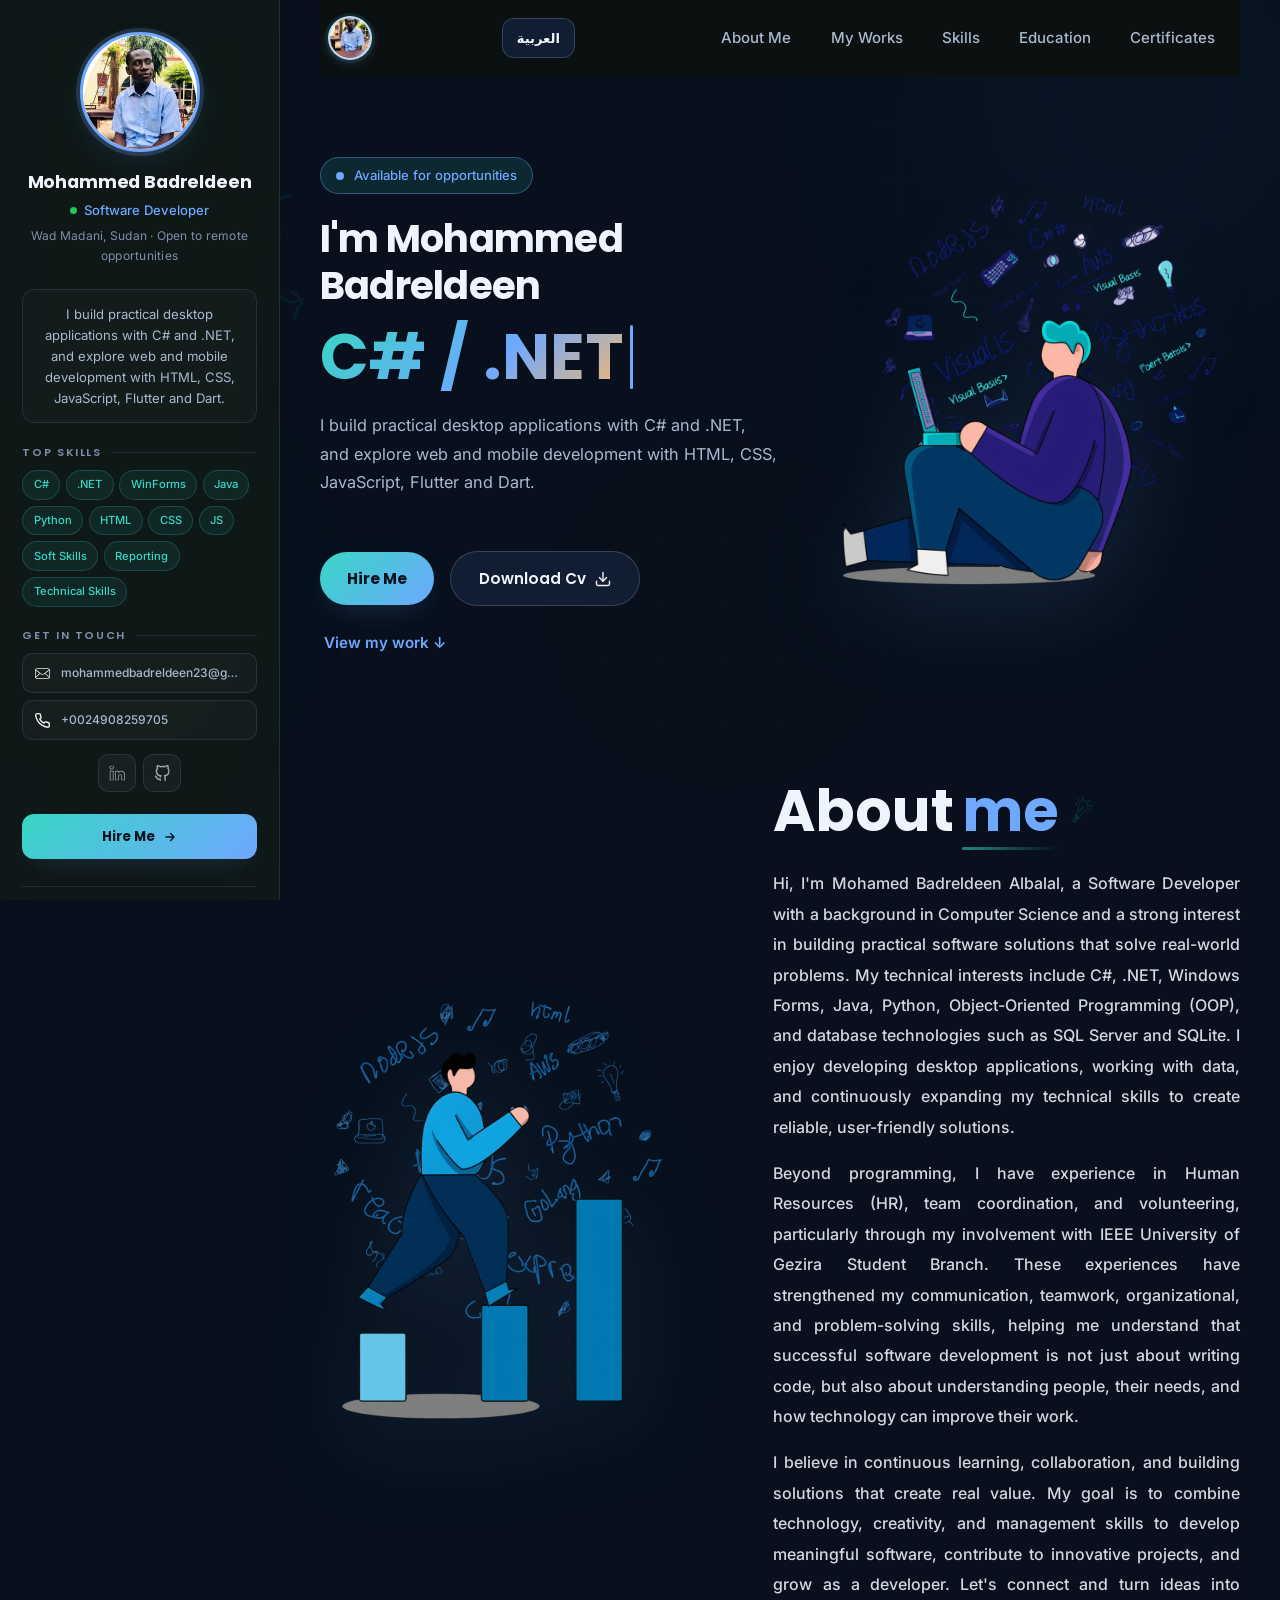
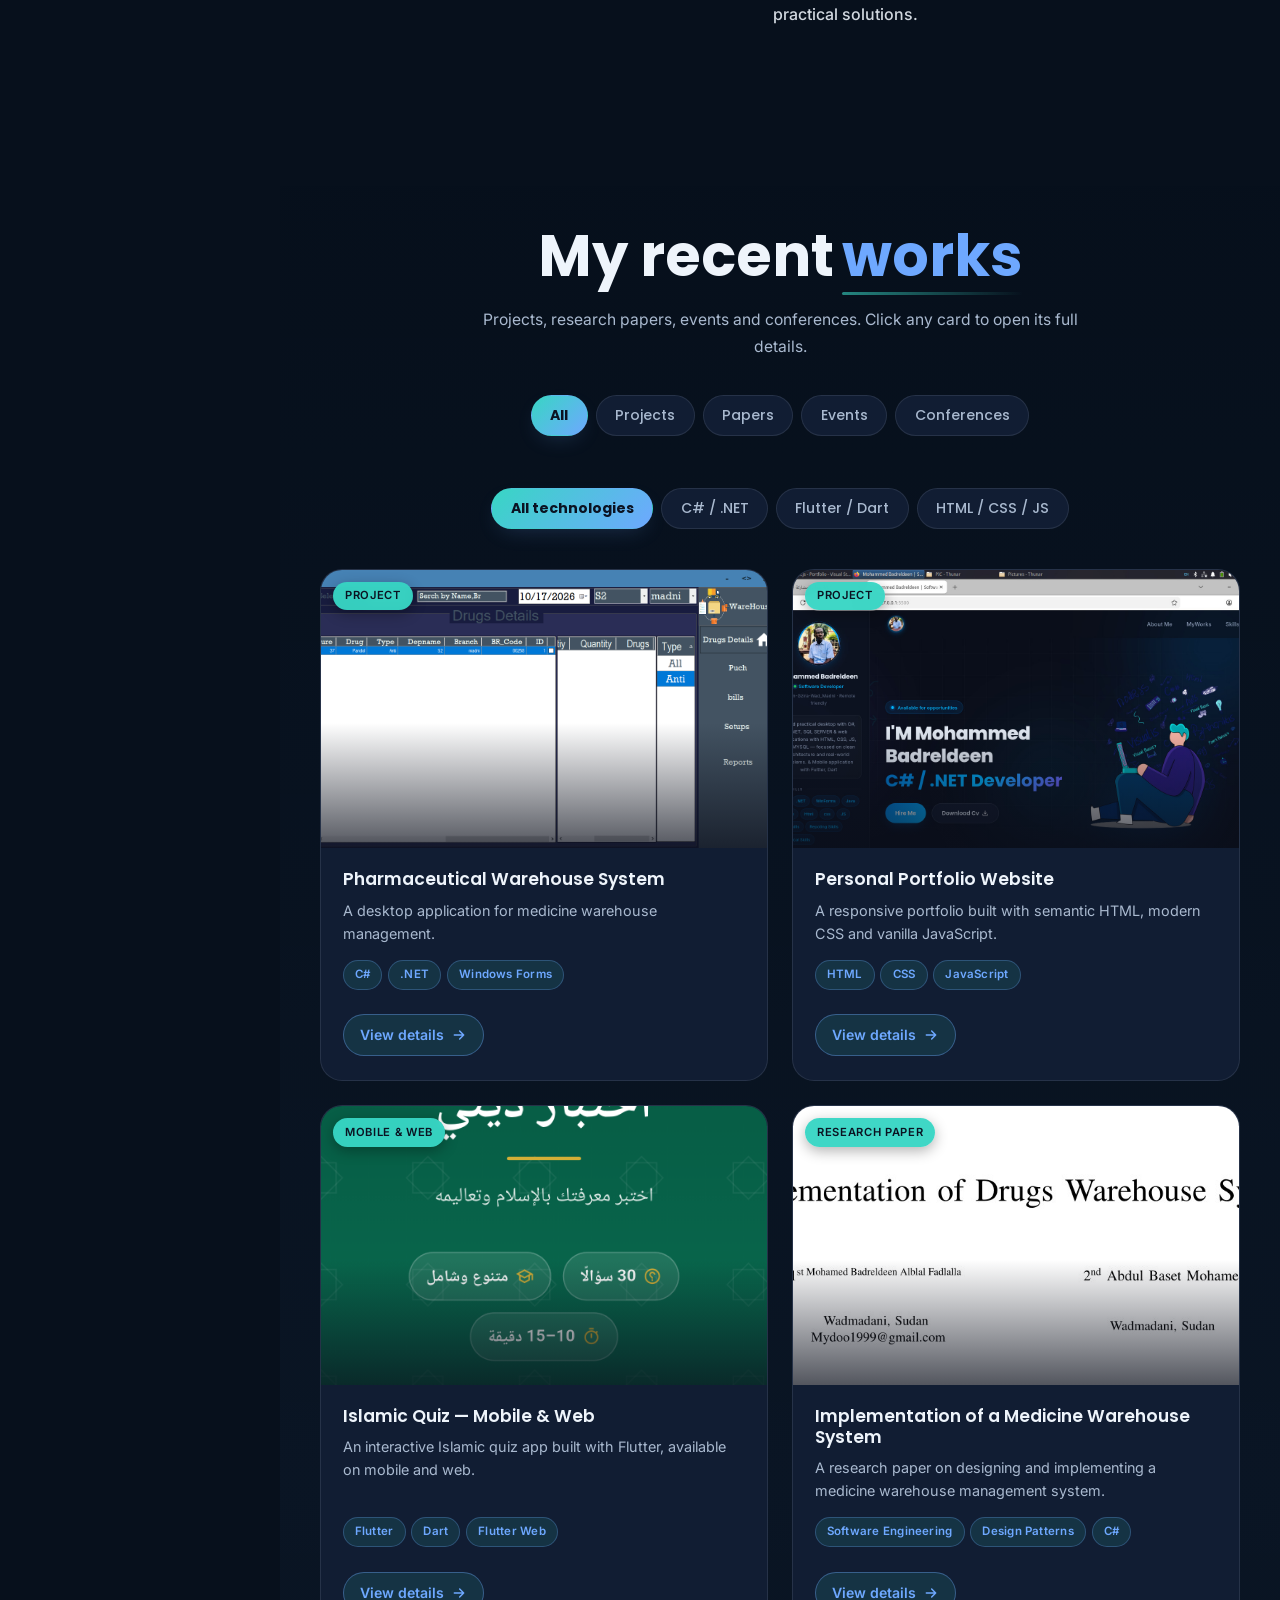
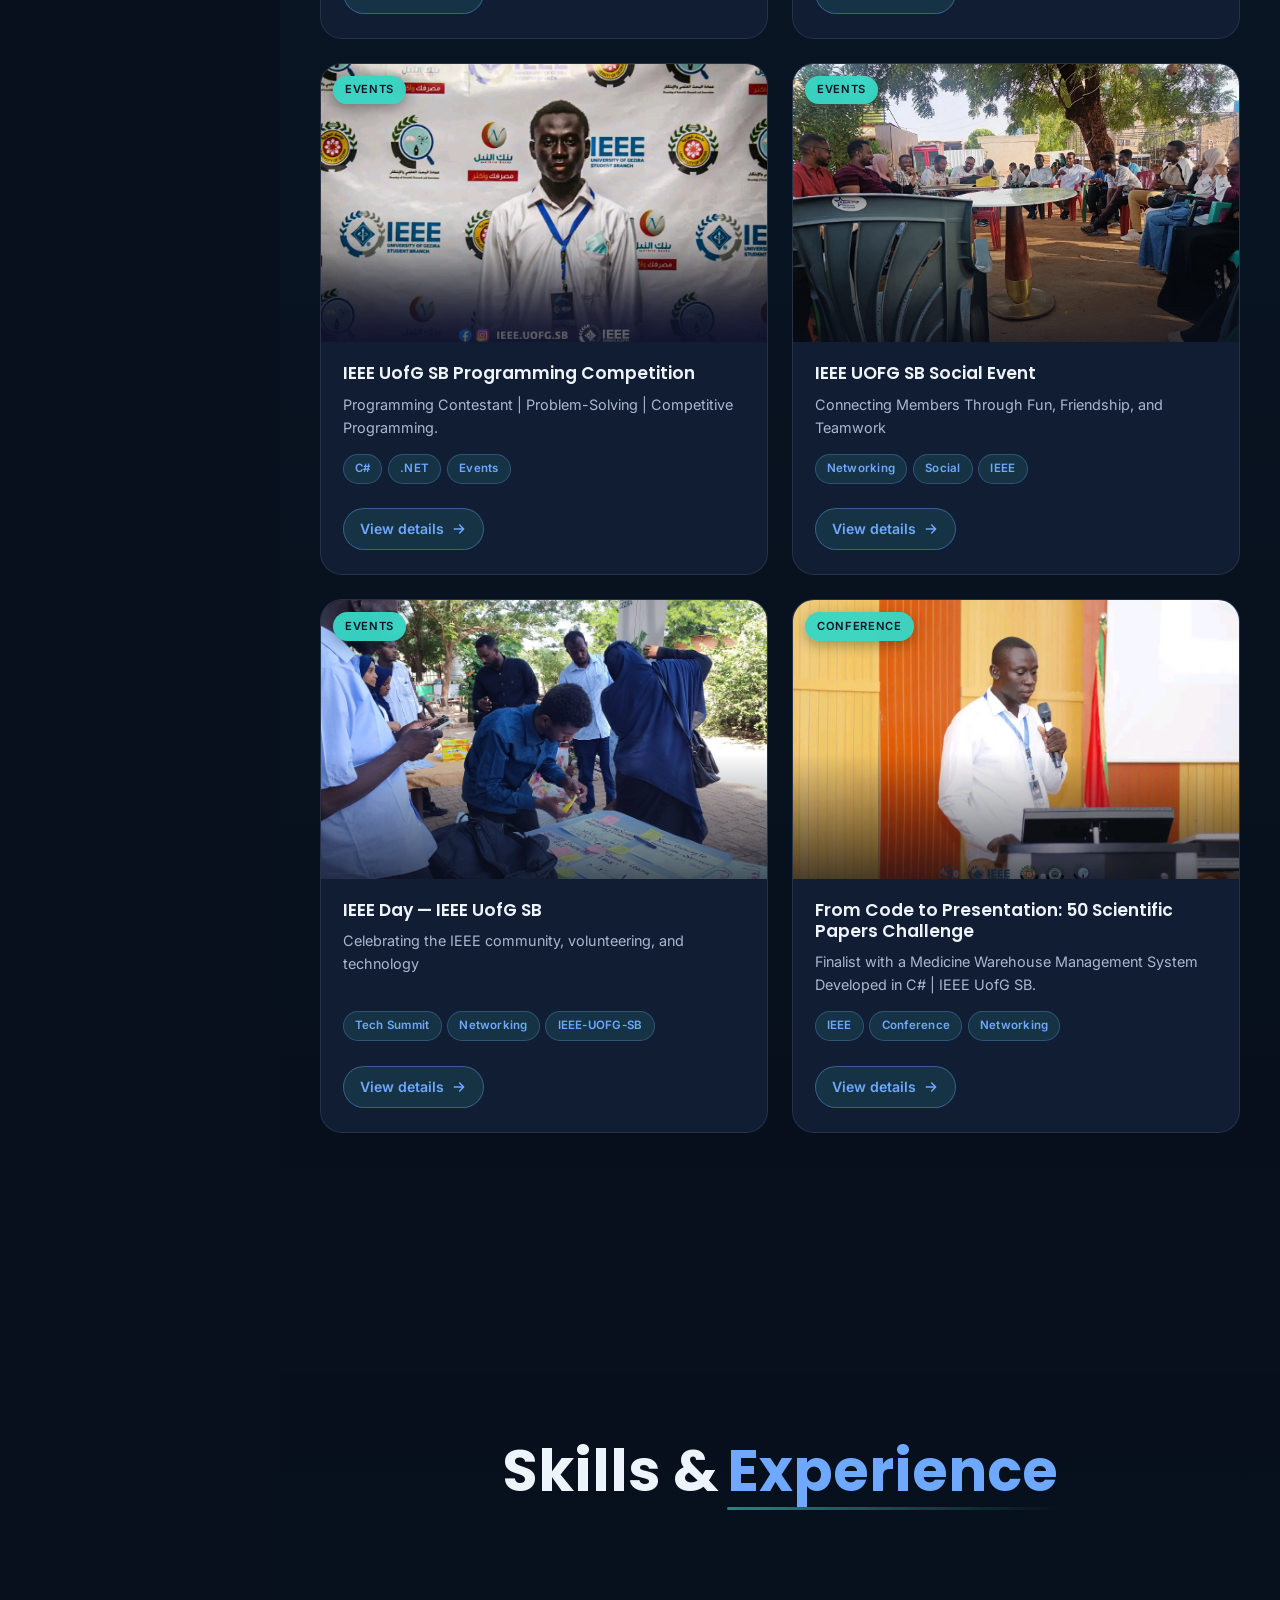
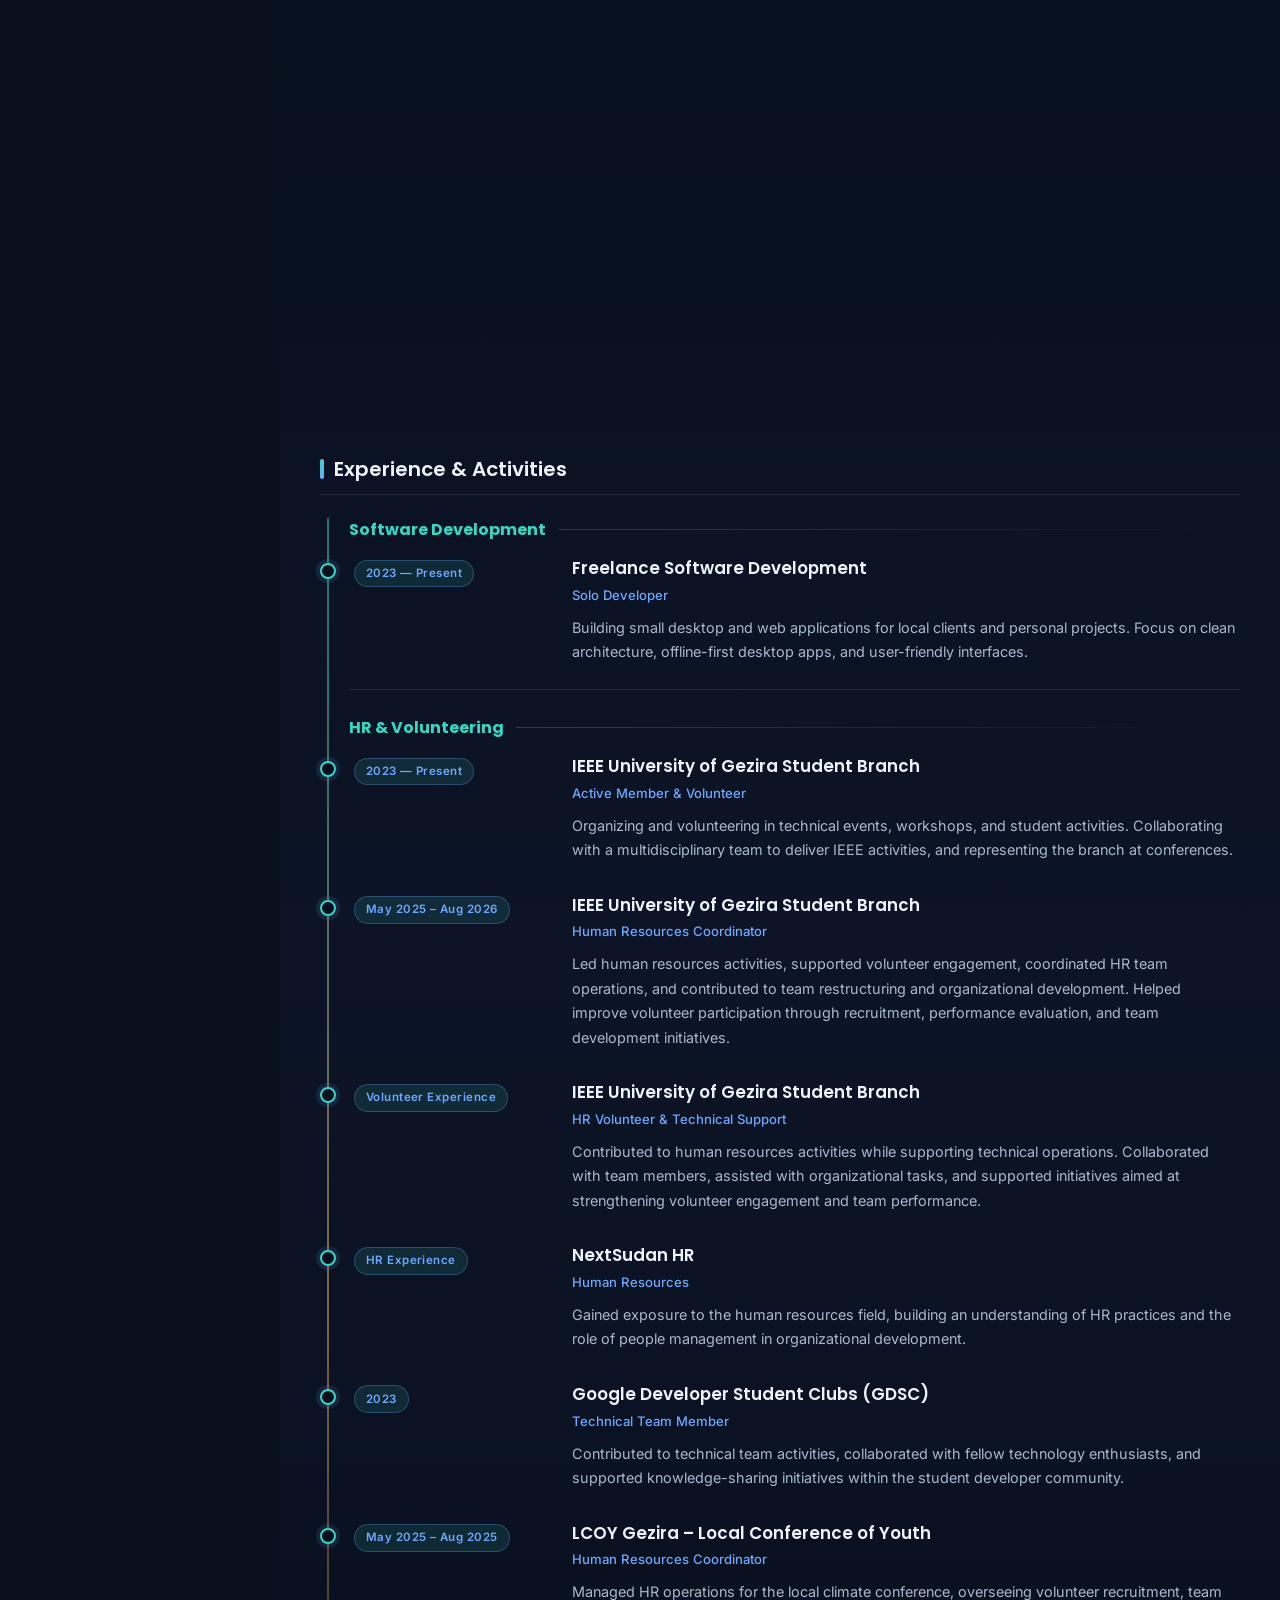
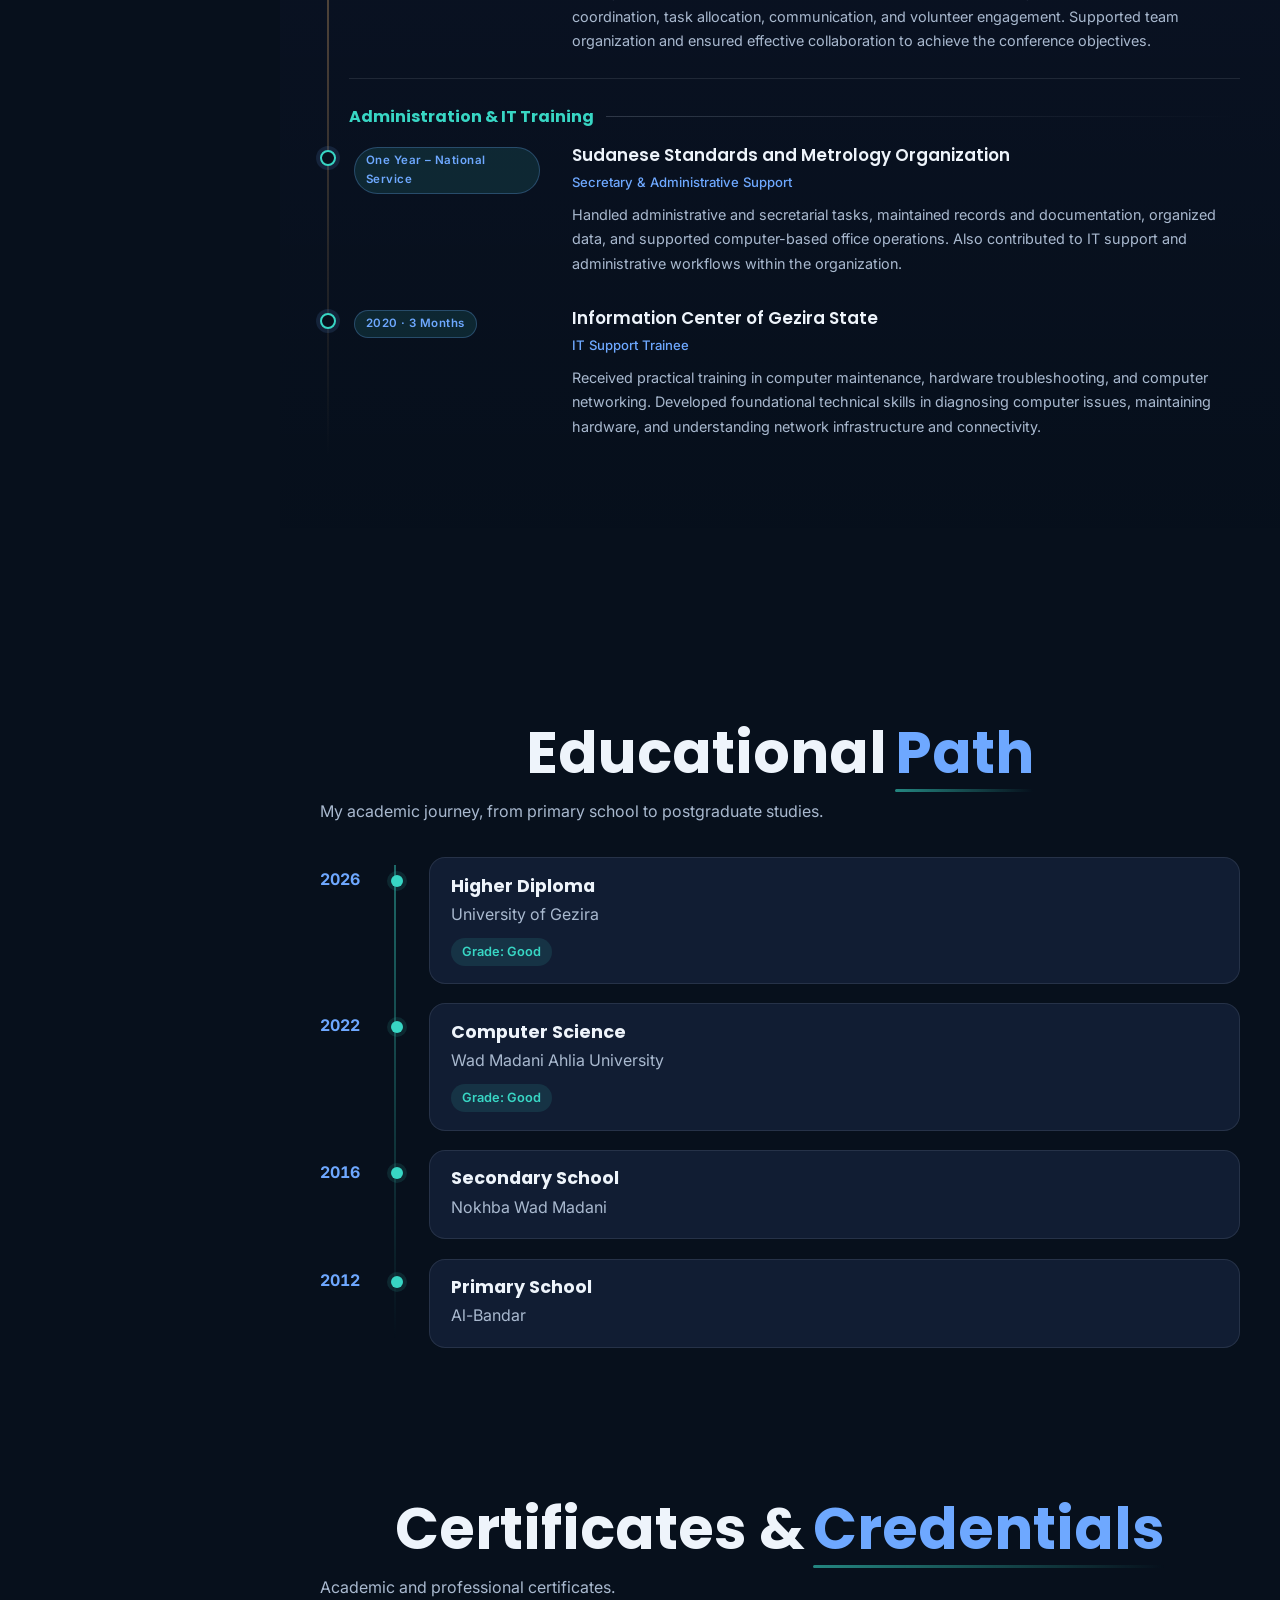
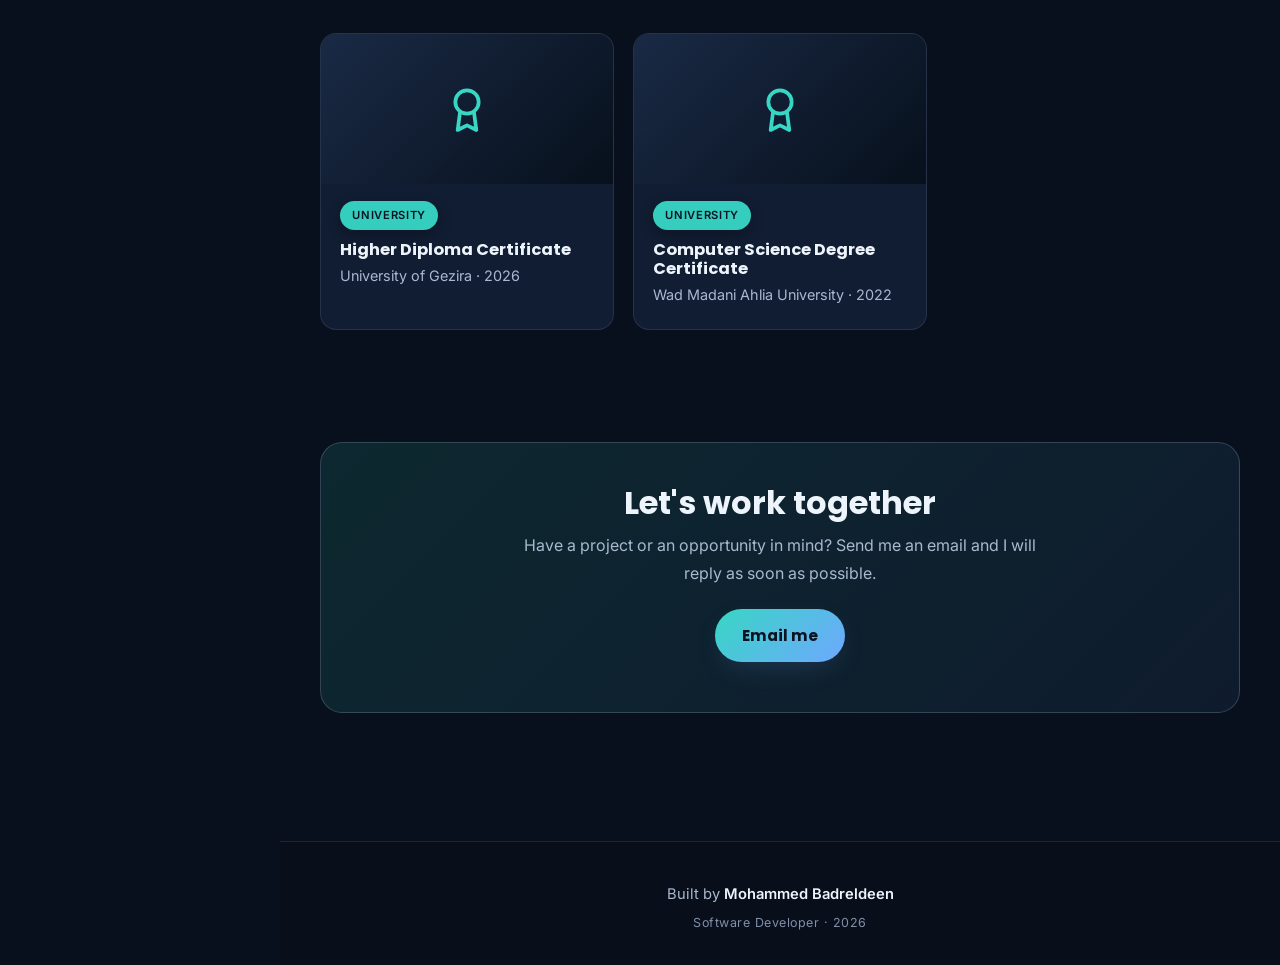
==== commit beadf7ec: "Add files via upload Add certificates section and inhans viwe" ====
--- a/index.html
+++ b/index.html
@@ -21,7 +21,7 @@
 
     <link rel="preconnect" href="https://fonts.googleapis.com">
     <link rel="preconnect" href="https://fonts.gstatic.com" crossorigin>
-    <link href="https://fonts.googleapis.com/css2?family=Inter:wght@400;500;600&family=Poppins:wght@500;600;700;800&display=swap" rel="stylesheet">
+    <link href="https://fonts.googleapis.com/css2?family=Cairo:wght@400;600;700&family=Inter:wght@400;500;600&family=Poppins:wght@500;600;700;800&display=swap" rel="stylesheet">
 
     <link rel="stylesheet" href="style.css">
 </head>
@@ -144,8 +144,10 @@
         <nav class="navigation" id="primaryNav" aria-label="Main navigation">
             <ul>
                 <li><a class="nav-link" href="#aboutMe">About Me</a></li>
-                <li><a class="nav-link" href="#MyWorks">MyWorks</a></li>
+                <li><a class="nav-link" href="#MyWorks">My Works</a></li>
                 <li><a class="nav-link" href="#skills">Skills</a></li>
+                <li><a class="nav-link" href="#education">Education</a></li>
+                <li><a class="nav-link" href="#certificates">Certificates</a></li>
             </ul>
         </nav>
     </header>
@@ -157,17 +159,20 @@
 
         <div class="HeroSub">
             <p class="hero-greet"><span class="dot"></span> Available for opportunities</p>
-            <h1 class="name">I'M Mohammed Badreldeen</h1>
+            <h1 class="name">I'm Mohammed Badreldeen</h1>
             <h1 class="tital">
                 <span class="typed-text" id="typedText"></span><span class="caret" aria-hidden="true"></span>
             </h1>
+
+            <p class="heroLead">I build practical desktop applications with C# and .NET, and explore web and mobile development with HTML, CSS, JavaScript, Flutter and Dart.</p>
 
             <div class="HeroBtns">
                 <a class="hireMe" href="mailto:mohammedbadreldeen23@gmail.com">Hire Me</a>
                 <a class="CV" href="assets/Mohammed%20cv.pdf" download>
                     Download Cv
-                    <img src="assets/svg/download.svg" alt="Download button">
+                    <img src="assets/svg/download.svg" alt="" aria-hidden="true">
                 </a>
+                <a class="heroLink" href="#MyWorks">View my work ↓</a>
             </div>
         </div>
 
@@ -185,14 +190,9 @@
                 <img src="assets/svg/lightbulb.svg" alt="" class="light">
             </div>
 
-            <p class="aboutMePar">
-                Hi, I'm Mohamed Badreldeen Albalal, a Software Developer with a background in Computer Science and a strong interest in building practical software solutions that solve real-world problems. My technical interests include C#, .NET, Windows Forms, Java,
-                Python, Object-Oriented Programming (OOP), and database technologies such as SQL Server and SQLite. I enjoy developing desktop applications, working with data, and continuously expanding my technical skills to create reliable, user-friendly
-                solutions. Beyond programming, I have experience in Human Resources (HR), team coordination, and volunteering, particularly through my involvement with IEEE University of Gezira Student Branch. These experiences have strengthened my communication,
-                teamwork, organizational, and problem-solving skills, helping me understand that successful software development is not just about writing code, but also about understanding people, their needs, and how technology can improve their work.
-                I believe in continuous learning, collaboration, and building solutions that create real value. My goal is to combine technology, creativity, and management skills to develop meaningful software, contribute to innovative projects, and
-                grow as a developer. Let's connect and turn ideas into practical solutions.
-            </p>
+            <p class="aboutMePar">Hi, I'm Mohamed Badreldeen Albalal, a Software Developer with a background in Computer Science and a strong interest in building practical software solutions that solve real-world problems. My technical interests include C#, .NET, Windows Forms, Java, Python, Object-Oriented Programming (OOP), and database technologies such as SQL Server and SQLite. I enjoy developing desktop applications, working with data, and continuously expanding my technical skills to create reliable, user-friendly solutions.</p>
+<p class="aboutMePar">Beyond programming, I have experience in Human Resources (HR), team coordination, and volunteering, particularly through my involvement with IEEE University of Gezira Student Branch. These experiences have strengthened my communication, teamwork, organizational, and problem-solving skills, helping me understand that successful software development is not just about writing code, but also about understanding people, their needs, and how technology can improve their work.</p>
+<p class="aboutMePar">I believe in continuous learning, collaboration, and building solutions that create real value. My goal is to combine technology, creativity, and management skills to develop meaningful software, contribute to innovative projects, and grow as a developer. Let's connect and turn ideas into practical solutions.</p>
         </div>
     </section>
 
@@ -206,7 +206,7 @@
             </div>
 
             <p class="worksIntro">
-                Projects, research papers, events, and conferences — click any item to see the full details.
+                Projects, research papers, events and conferences. Click any card to open its full details.
             </p>
 
             <div class="worksFilter" id="categoryFilter" role="group" aria-label="Filter works by type">
@@ -442,6 +442,71 @@
         </div>
     </section>
 
+    <!-- EDUCATION -->
+    <section class="education" id="education">
+        <div class="sectionWrap">
+            <div class="projectTitle">
+                <h1 class="aboutName">Educational</h1>
+                <h1 class="aboutTitle">Path</h1>
+            </div>
+            <p class="sectionIntro">My academic journey, from primary school to postgraduate studies.</p>
+
+            <ol class="eduList">
+                <li class="eduItem reveal">
+                    <span class="eduYear">2026</span>
+                    <div class="eduCard">
+                        <h3>Higher Diploma</h3>
+                        <p class="eduPlace">University of Gezira</p>
+                        <span class="eduGrade">Grade: Good</span>
+                    </div>
+                </li>
+                <li class="eduItem reveal">
+                    <span class="eduYear">2022</span>
+                    <div class="eduCard">
+                        <h3>Computer Science</h3>
+                        <p class="eduPlace">Wad Madani Ahlia University</p>
+                        <span class="eduGrade">Grade: Good</span>
+                    </div>
+                </li>
+                <li class="eduItem reveal">
+                    <span class="eduYear">2016</span>
+                    <div class="eduCard">
+                        <h3>Secondary School</h3>
+                        <p class="eduPlace">Nokhba Wad Madani</p>
+                    </div>
+                </li>
+                <li class="eduItem reveal">
+                    <span class="eduYear">2012</span>
+                    <div class="eduCard">
+                        <h3>Primary School</h3>
+                        <p class="eduPlace">Al-Bandar</p>
+                    </div>
+                </li>
+            </ol>
+        </div>
+    </section>
+
+    <!-- CERTIFICATES (cards are rendered from CERTIFICATES in script.js) -->
+    <section class="certificates" id="certificates">
+        <div class="sectionWrap">
+            <div class="projectTitle">
+                <h1 class="aboutName">Certificates &amp;</h1>
+                <h1 class="aboutTitle">Credentials</h1>
+            </div>
+            <p class="sectionIntro">Academic and professional certificates.</p>
+            <ul class="certGrid" id="certGrid"></ul>
+        </div>
+    </section>
+
+    <!-- CONTACT CALL TO ACTION -->
+    <section class="contactCta" id="contact">
+        <div class="sectionWrap contactBox">
+            <h2>Let's work together</h2>
+            <p>Have a project or an opportunity in mind? Send me an email and I will reply as soon as possible.</p>
+            <a class="hireMe" href="mailto:mohammedbadreldeen23@gmail.com">Email me</a>
+        </div>
+    </section>
+
     </main>
 
     <!-- FOOTER -->
--- a/style.css
+++ b/style.css
@@ -2811,3 +2811,318 @@
         max-height: calc(100vh - 7rem);
     }
 }
+
+
+/* =========================================================
+   HERO + ABOUT (match reference), EDUCATION, CERTIFICATES, CTA
+========================================================= */
+.name {
+    font-size: clamp(1.7rem, 3.4vw, 2.4rem);
+    font-weight: 700;
+}
+
+.tital {
+    font-size: clamp(2.4rem, 6vw, 4rem);
+    transform: none;
+    animation: none;
+    line-height: 1.15;
+}
+
+.heroLead {
+    max-width: 34rem;
+    margin: 0.4rem 0 1.3rem;
+    color: var(--text-muted);
+    font-size: 1.02rem;
+    line-height: 1.75;
+}
+
+.HeroBtns {
+    align-items: center;
+    flex-wrap: wrap;
+}
+
+.heroLink {
+    color: var(--accent-2);
+    font-weight: 600;
+    font-size: 0.95rem;
+    padding: 0.5rem 0.25rem;
+    border-bottom: 1px solid transparent;
+    transition: border-color 0.2s ease;
+}
+
+.heroLink:hover {
+    border-bottom-color: currentColor;
+}
+
+.aboutMePar {
+    color: var(--text);
+    opacity: 0.88;
+    font-weight: 500;
+    font-size: 1rem;
+    line-height: 1.9;
+}
+
+.aboutMePar + .aboutMePar {
+    margin-top: 1rem;
+}
+
+/* Work cards: visible "View details" call to action */
+.workBody {
+    display: flex;
+    flex-direction: column;
+}
+
+.workCta {
+    display: inline-flex;
+    align-items: center;
+    gap: 0.45rem;
+    align-self: flex-start;
+    margin-top: 1rem;
+    padding: 0.5rem 1rem;
+    border-radius: 999px;
+    background: var(--accent-soft);
+    border: 1px solid rgba(110, 168, 255, 0.38);
+    color: var(--accent-2);
+    font-size: 0.88rem;
+    font-weight: 600;
+    transition: background 0.2s ease, color 0.2s ease, gap 0.2s ease;
+}
+
+.workCta svg {
+    width: 16px;
+    height: 16px;
+}
+
+.workItem:hover .workCta,
+.workItem a:focus-visible .workCta {
+    background: var(--accent);
+    border-color: var(--accent);
+    color: #07101c;
+    gap: 0.7rem;
+}
+
+/* Shared section wrapper for the new sections */
+.sectionWrap {
+    width: min(92%, var(--container));
+    margin: 0 auto;
+}
+
+.education,
+.certificates {
+    padding: 4rem 0;
+}
+
+.sectionIntro {
+    color: var(--text-muted);
+    margin: -0.4rem 0 2rem;
+    max-width: 38rem;
+}
+
+.eduList {
+    list-style: none;
+    margin: 0;
+    padding: 0;
+    position: relative;
+}
+
+.eduList::before {
+    content: "";
+    position: absolute;
+    top: 0.5rem;
+    bottom: 0.5rem;
+    inset-inline-start: 4.6rem;
+    width: 2px;
+    background: linear-gradient(var(--accent), transparent);
+    opacity: 0.45;
+}
+
+.eduItem {
+    display: grid;
+    grid-template-columns: 4rem 1fr;
+    gap: 1.6rem;
+    align-items: start;
+    margin-bottom: 1.2rem;
+    position: relative;
+}
+
+.eduItem::before {
+    content: "";
+    position: absolute;
+    inset-inline-start: calc(4rem + 0.8rem - 6px + 0.0rem);
+    top: 1.1rem;
+    width: 12px;
+    height: 12px;
+    border-radius: 50%;
+    background: var(--accent);
+    box-shadow: 0 0 0 4px var(--accent-soft);
+}
+
+.eduYear {
+    padding-top: 0.55rem;
+    color: var(--accent-2);
+    font-weight: 700;
+    font-variant-numeric: tabular-nums;
+}
+
+.eduCard {
+    margin-inline-start: 1.2rem;
+    padding: 1.1rem 1.3rem;
+    border-radius: var(--radius);
+    background: var(--surface);
+    border: 1px solid var(--border);
+    transition: transform 0.25s ease, border-color 0.25s ease;
+}
+
+.eduCard:hover {
+    transform: translateY(-3px);
+    border-color: var(--border-strong);
+}
+
+.eduCard h3 {
+    font-size: 1.1rem;
+    margin: 0 0 0.25rem;
+}
+
+.eduPlace {
+    margin: 0;
+    color: var(--text-muted);
+}
+
+.eduGrade {
+    display: inline-block;
+    margin-top: 0.6rem;
+    padding: 0.2rem 0.7rem;
+    border-radius: 999px;
+    background: var(--accent-soft);
+    color: var(--accent);
+    font-size: 0.8rem;
+    font-weight: 600;
+}
+
+.certGrid {
+    list-style: none;
+    margin: 0;
+    padding: 0;
+    display: grid;
+    grid-template-columns: repeat(auto-fill, minmax(260px, 1fr));
+    gap: 1.2rem;
+}
+
+.certCard {
+    border-radius: var(--radius);
+    background: var(--surface);
+    border: 1px solid var(--border);
+    overflow: hidden;
+    transition: transform 0.25s ease, border-color 0.25s ease;
+}
+
+.certCard:hover {
+    transform: translateY(-4px);
+    border-color: var(--border-strong);
+}
+
+.certPreview {
+    display: grid;
+    place-items: center;
+    height: 150px;
+    background: linear-gradient(135deg, var(--surface-2), var(--bg));
+    color: var(--accent);
+}
+
+.certPreview svg {
+    width: 56px;
+    height: 56px;
+}
+
+.certPreview img {
+    width: 100%;
+    height: 100%;
+    object-fit: contain;
+}
+
+.certBody {
+    padding: 1rem 1.2rem 1.3rem;
+}
+
+.certBody .workBadge {
+    position: static;
+    display: inline-block;
+    margin-bottom: 0.6rem;
+}
+
+.certBody h3 {
+    font-size: 1.02rem;
+    margin: 0 0 0.3rem;
+}
+
+.certBody p {
+    margin: 0;
+    color: var(--text-muted);
+    font-size: 0.9rem;
+}
+
+.certLink {
+    display: inline-block;
+    margin-top: 0.8rem;
+    color: var(--accent-2);
+    font-weight: 600;
+    font-size: 0.9rem;
+}
+
+.contactCta {
+    padding: 3rem 0 5rem;
+}
+
+.contactBox {
+    text-align: center;
+    padding: 2.6rem 1.5rem;
+    border-radius: calc(var(--radius) + 6px);
+    background: linear-gradient(135deg, var(--accent-soft), rgba(110, 168, 255, 0.08));
+    border: 1px solid var(--border-strong);
+}
+
+.contactBox h2 {
+    font-size: clamp(1.5rem, 3vw, 2rem);
+    margin: 0 0 0.6rem;
+}
+
+.contactBox p {
+    margin: 0 auto 1.4rem;
+    max-width: 34rem;
+    color: var(--text-muted);
+}
+
+.contactBox .hireMe {
+    display: inline-block;
+}
+
+/* Arabic: font + mirrored arrows */
+body.language-ar {
+    font-family: "Cairo", "Tajawal", "Segoe UI", Tahoma, Arial, sans-serif;
+}
+
+body.language-ar h1, body.language-ar h2, body.language-ar h3,
+body.language-ar .name, body.language-ar .tital {
+    font-family: "Cairo", "Tajawal", "Segoe UI", Tahoma, Arial, sans-serif;
+    letter-spacing: 0;
+}
+
+html[dir="rtl"] .workCta svg,
+html[dir="rtl"] .arrow {
+    transform: scaleX(-1);
+}
+
+@media (max-width: 600px) {
+    .eduList::before { inset-inline-start: 3.2rem; }
+    .eduItem { grid-template-columns: 2.6rem 1fr; gap: 1rem; }
+    .eduItem::before { inset-inline-start: calc(2.6rem + 0.5rem - 6px); }
+    .eduCard { margin-inline-start: 0.9rem; }
+}
+
+/* Keep phone numbers and emails readable inside right-to-left pages. */
+.sidebar a[href^="tel:"],
+.sidebar a[href^="mailto:"] {
+    direction: ltr;
+    unicode-bidi: isolate;
+    text-align: start;
+}
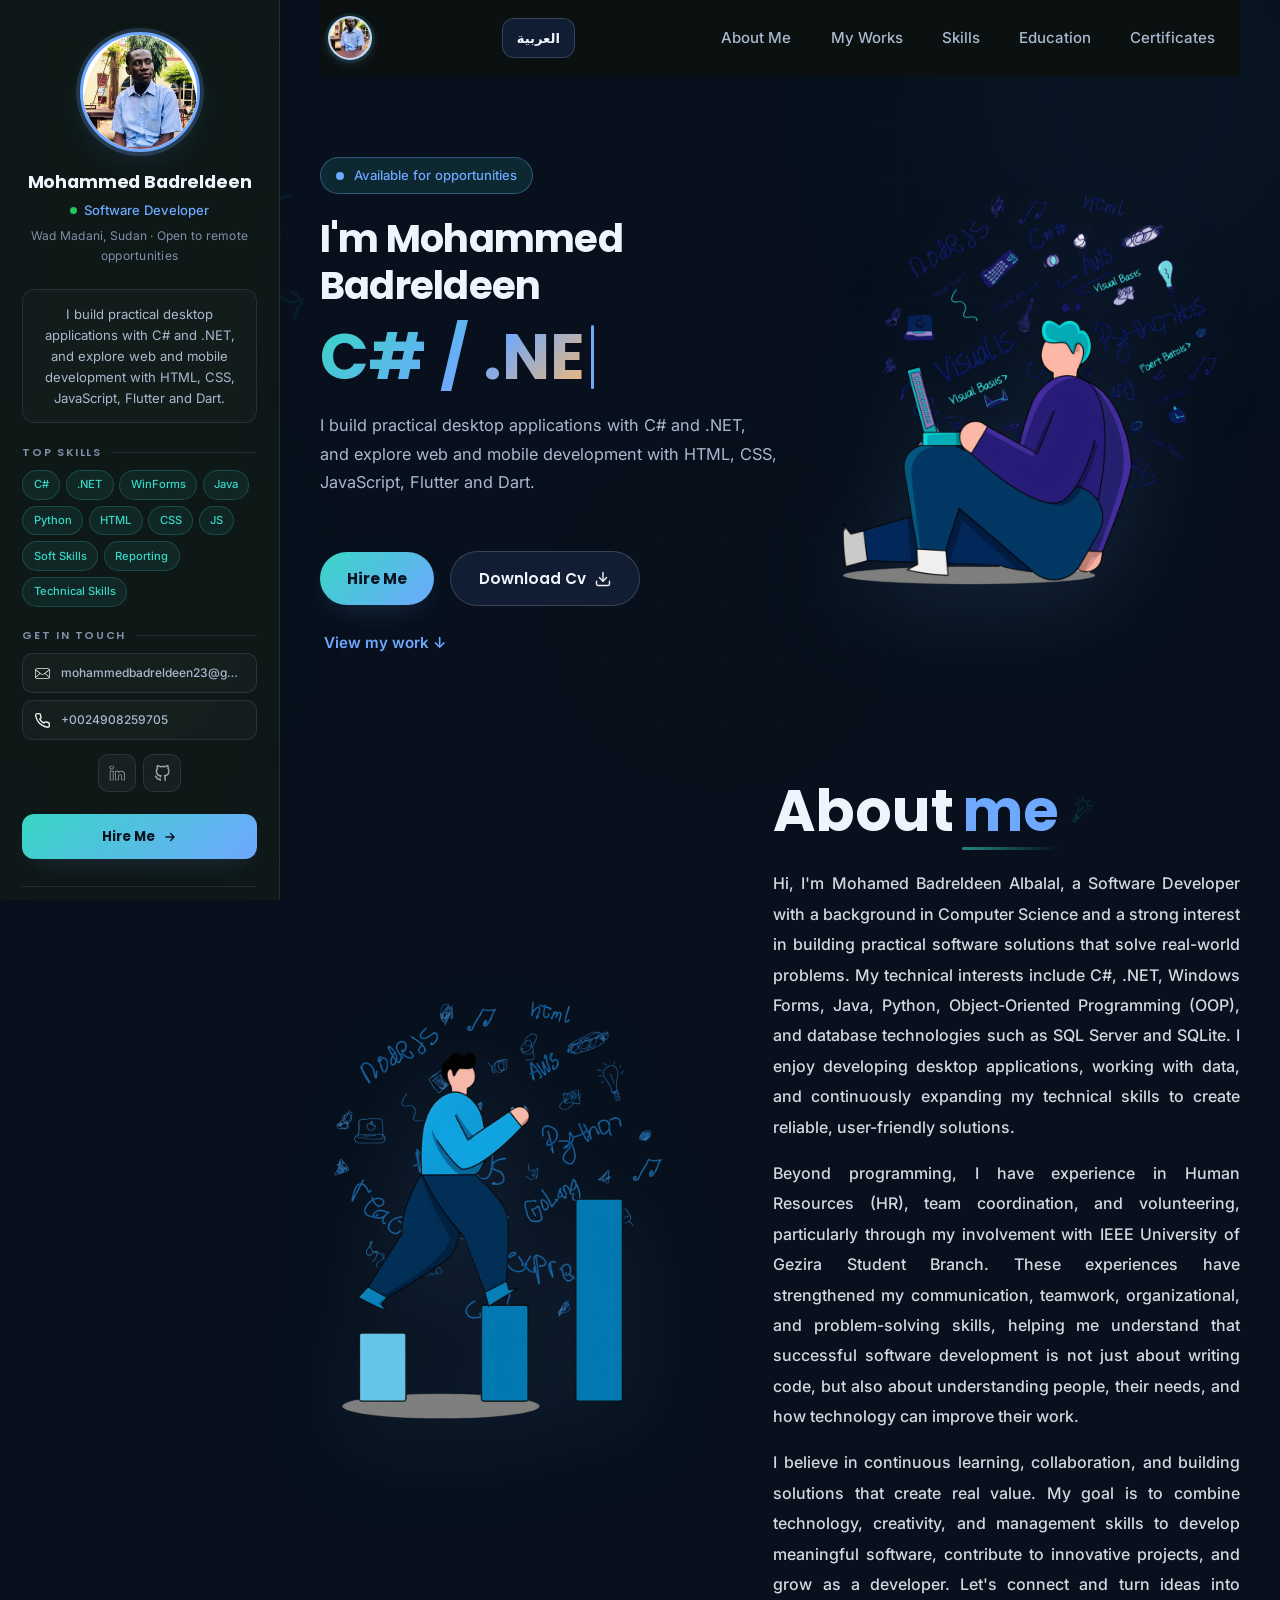
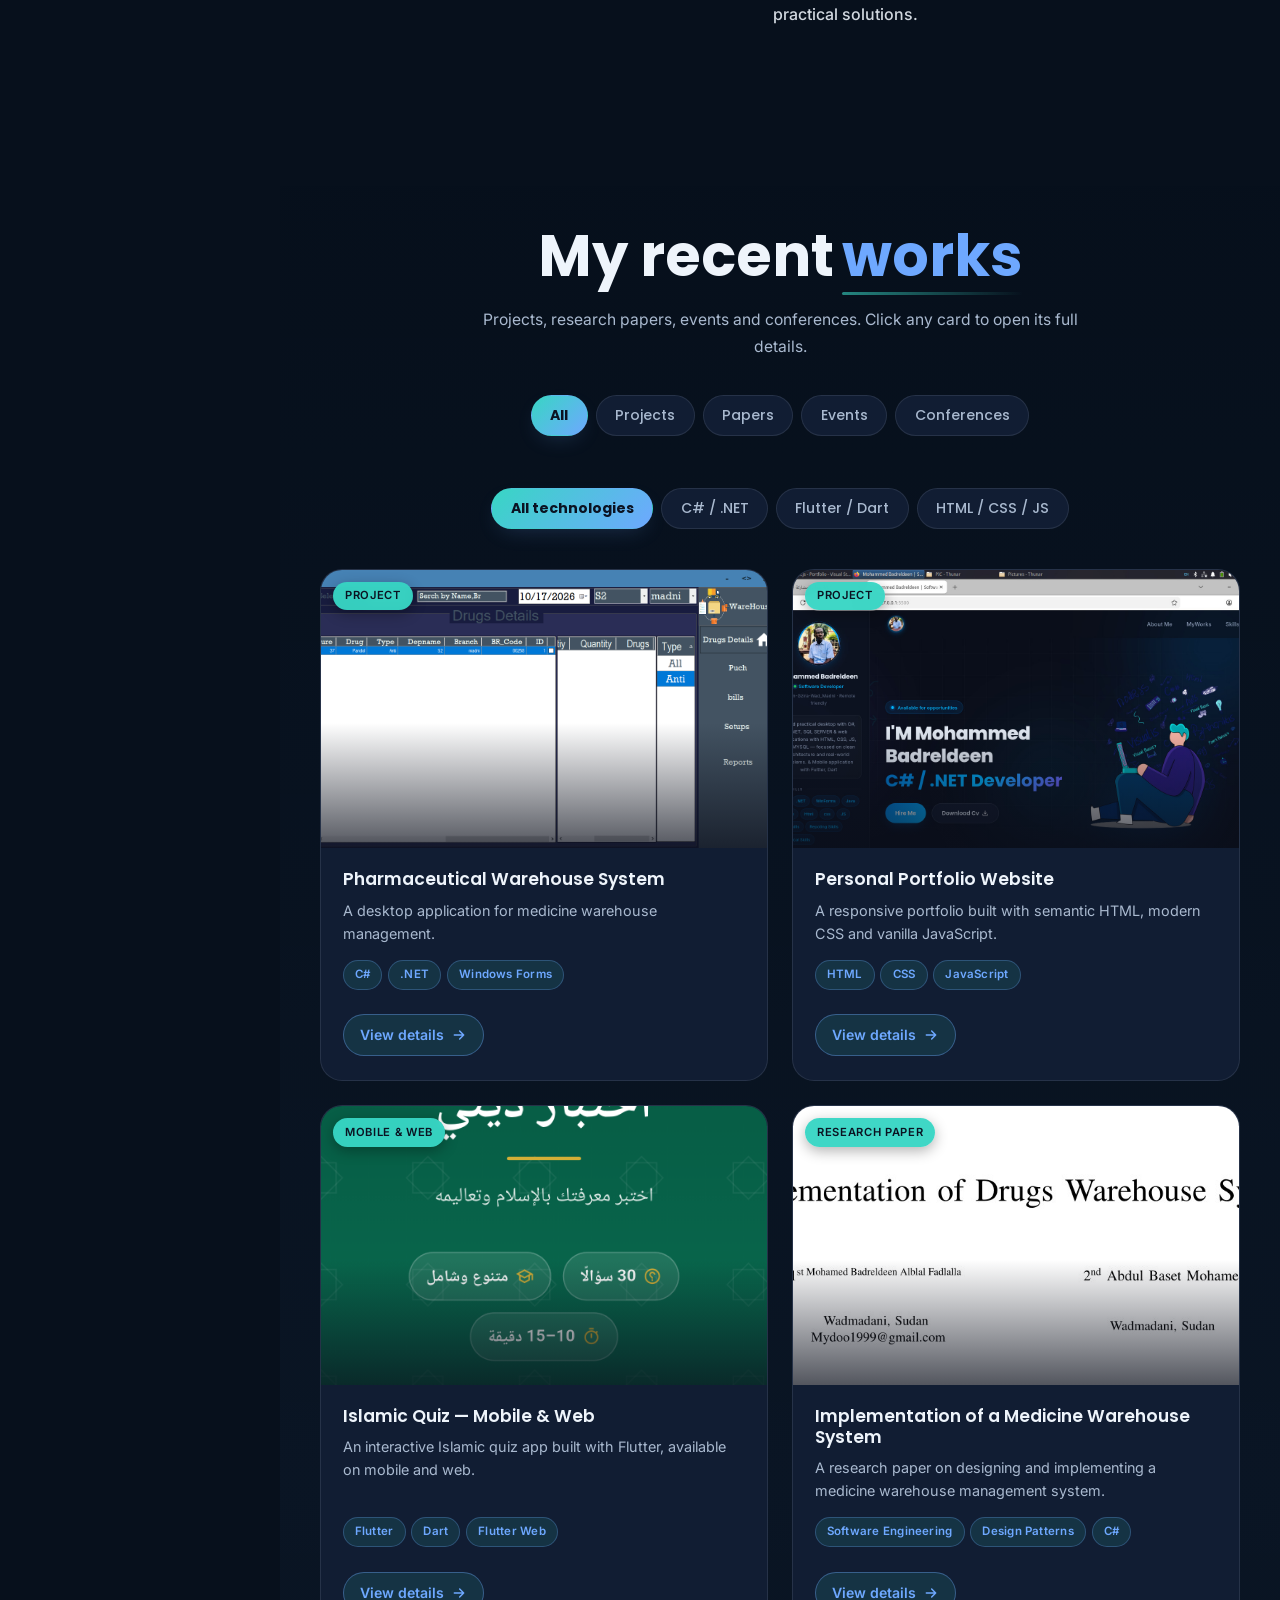
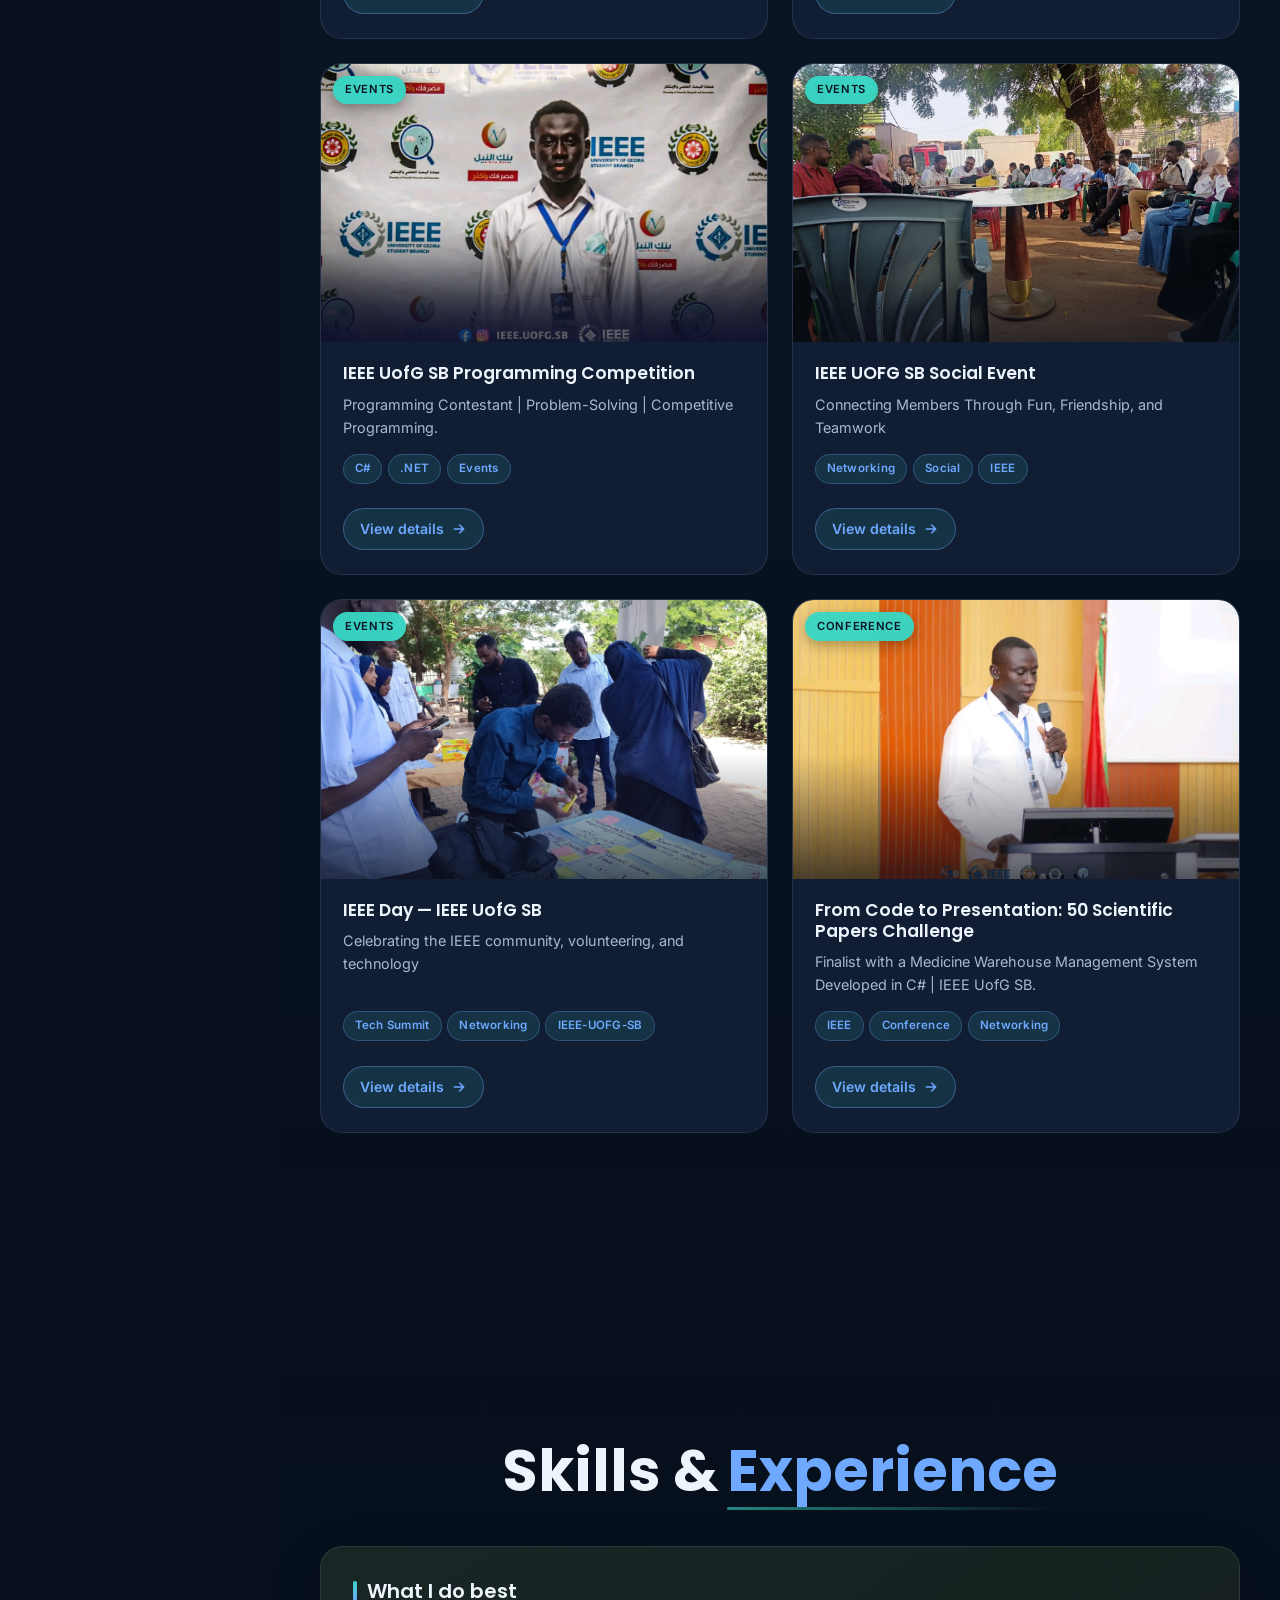
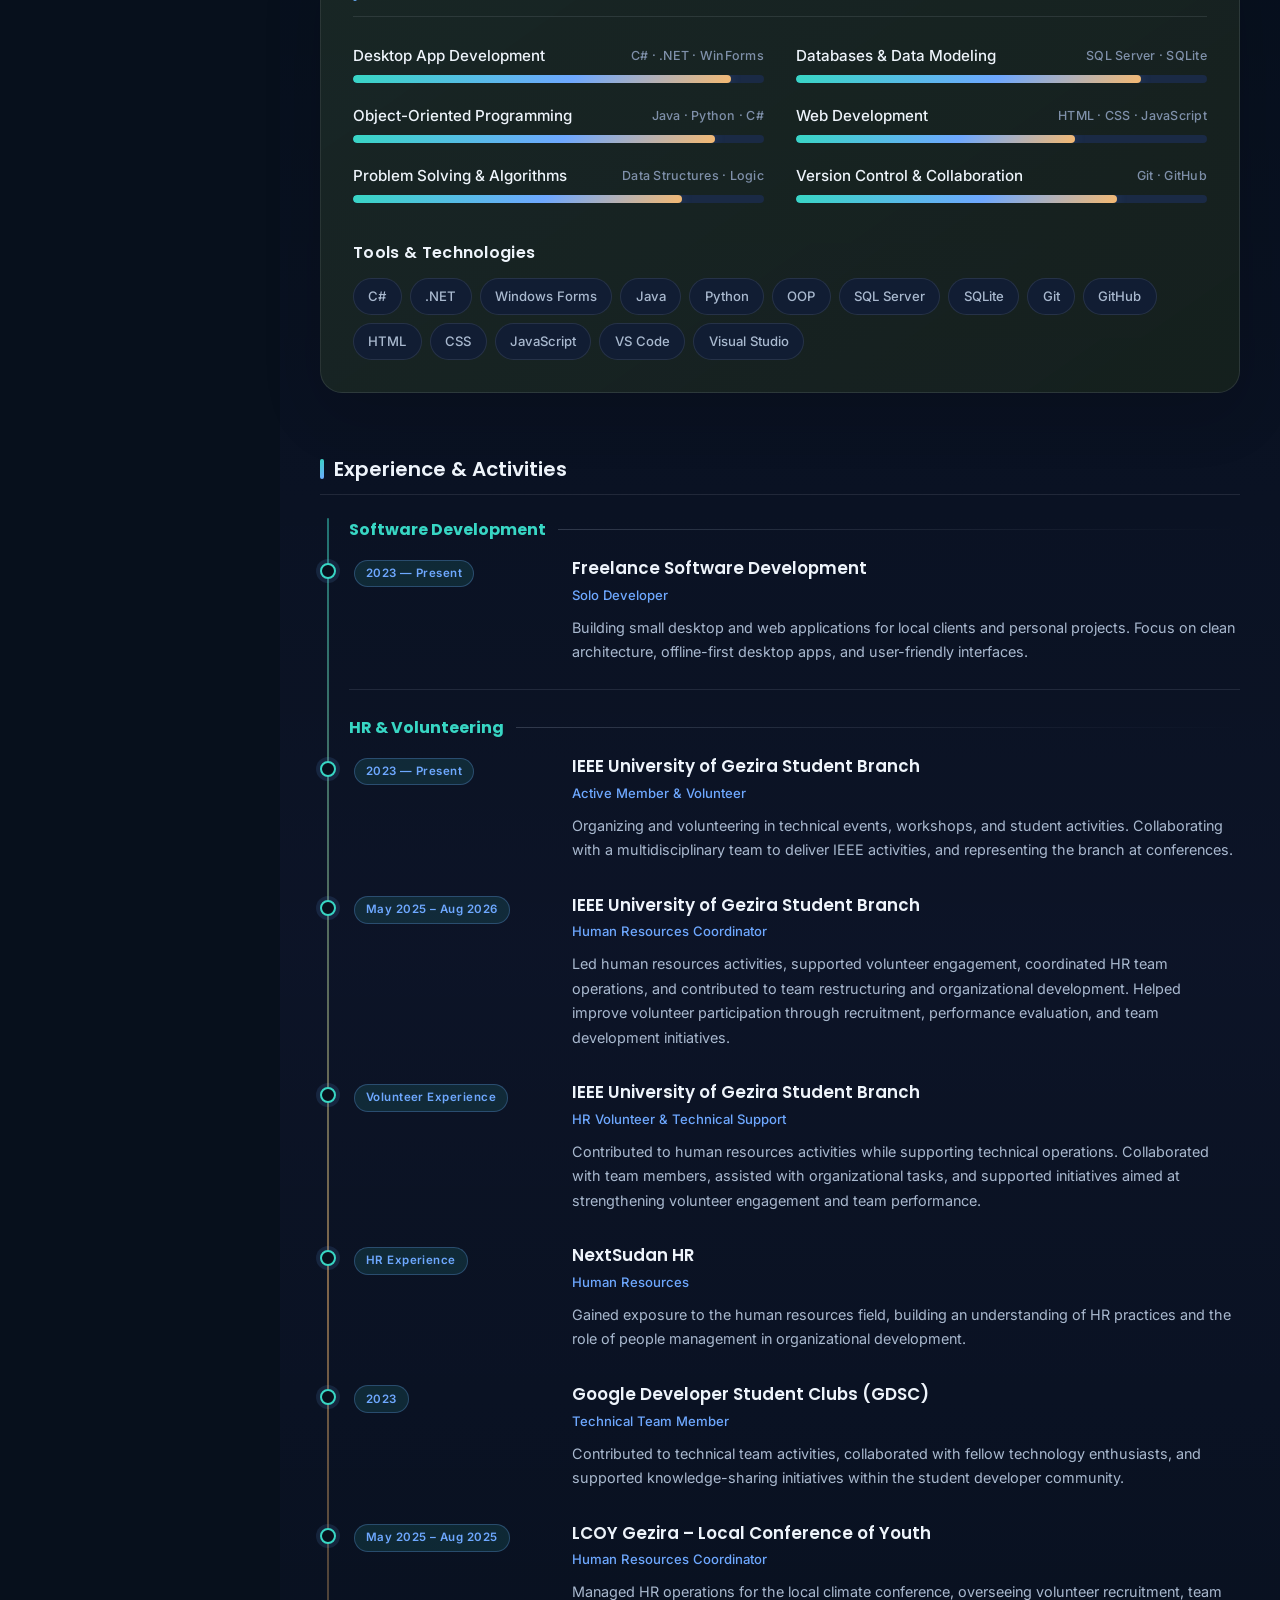
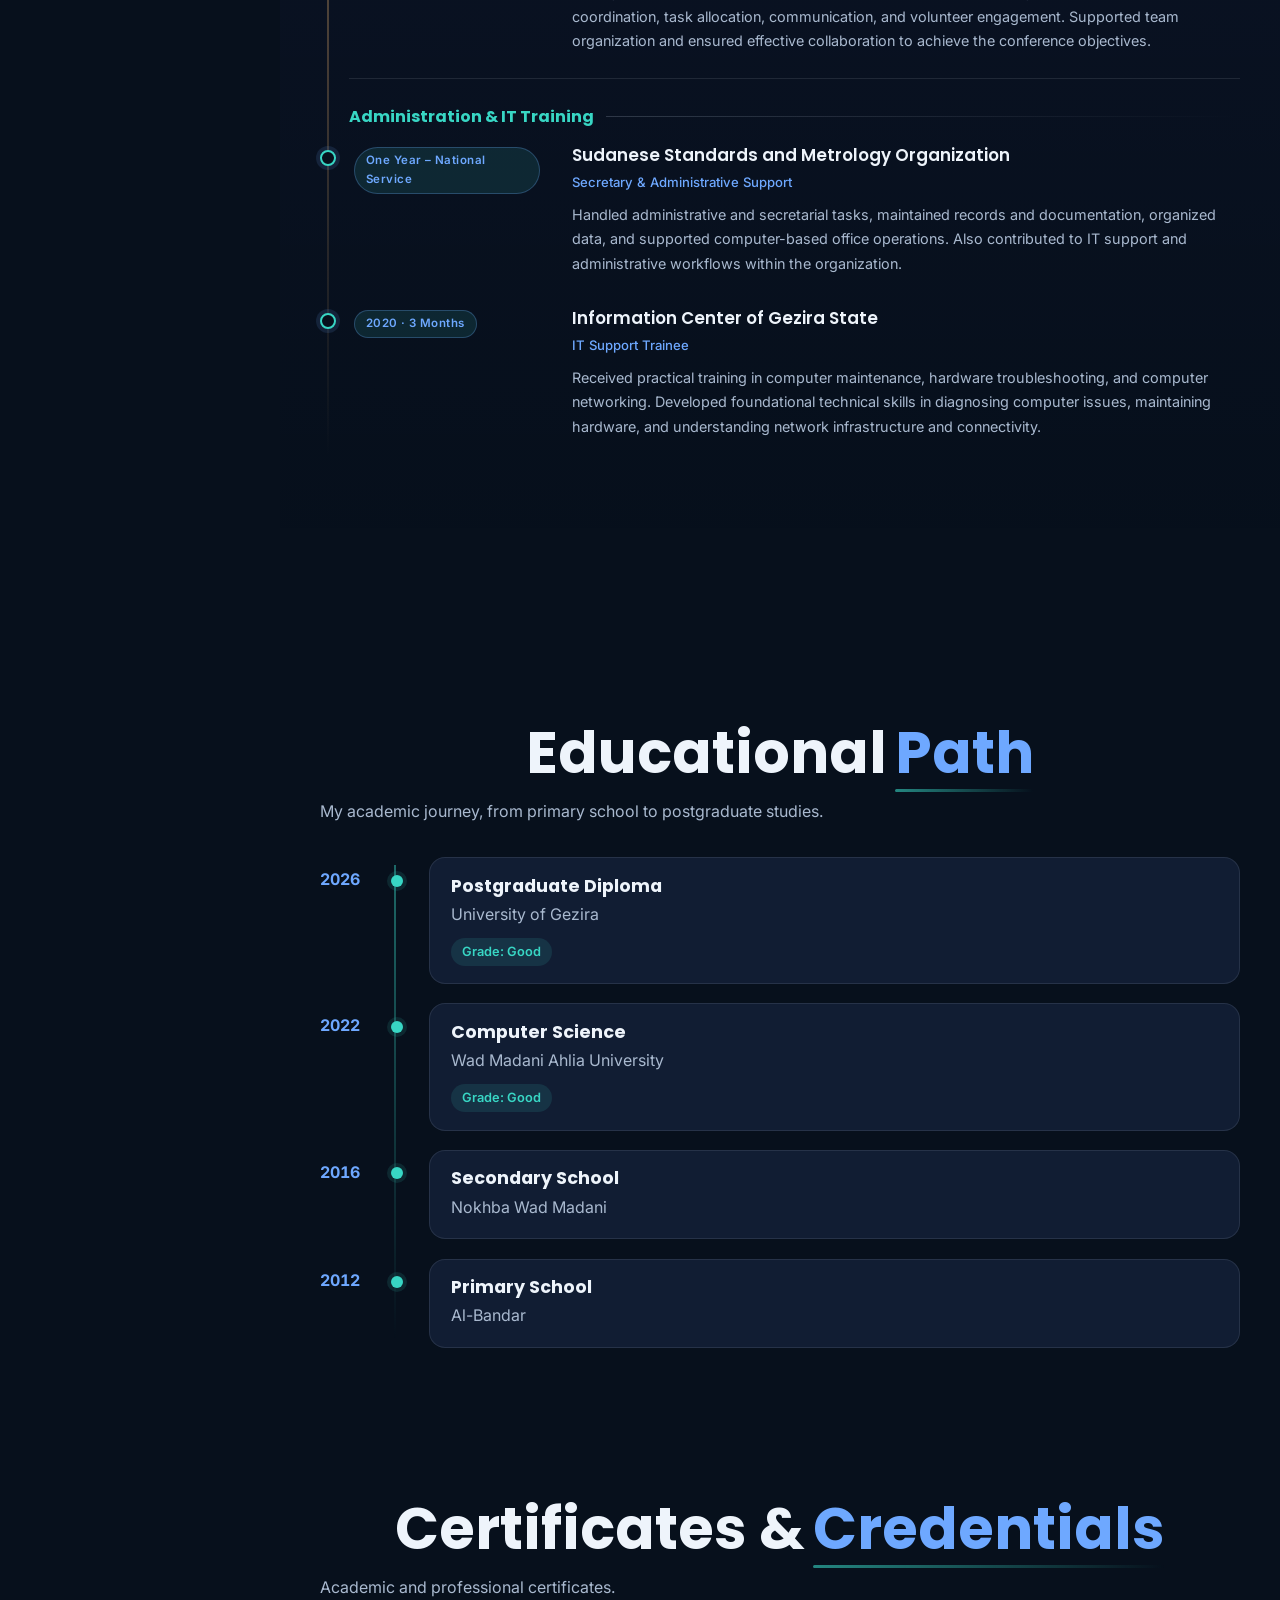
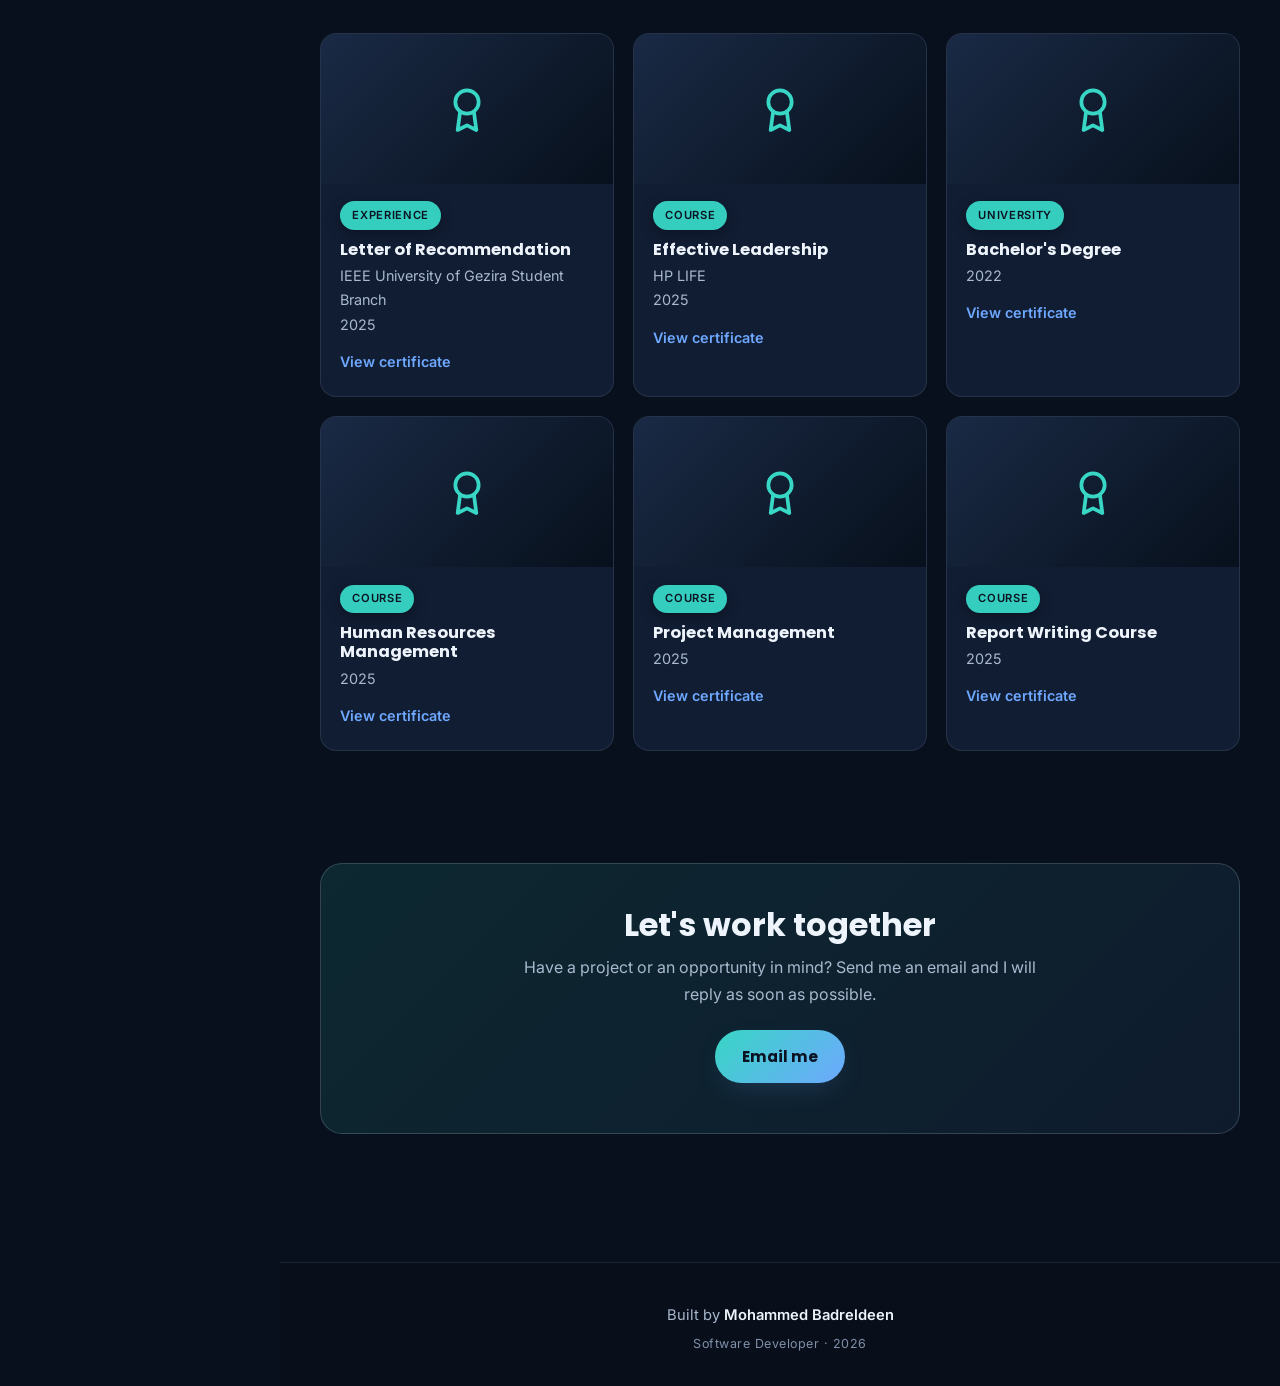
==== commit 844455d8: "add certifictes path" ====
--- a/index.html
+++ b/index.html
@@ -27,7 +27,7 @@
 </head>
 
 <body>
-<a class="skipLink" href="#main">Skip to content</a>
+    <a class="skipLink" href="#main">Skip to content</a>
 
     <!-- ========== SIDEBAR (fixed) ========== -->
     <aside class="sidebar" id="sidebar" aria-label="Profile sidebar">
@@ -153,359 +153,364 @@
     </header>
 
     <main id="main">
-    <!-- HERO -->
-    <section class="Hreo" id="top">
-        <img class="arrow" src="assets/svg/arrow.svg" alt="Arrow" aria-hidden="true">
-
-        <div class="HeroSub">
-            <p class="hero-greet"><span class="dot"></span> Available for opportunities</p>
-            <h1 class="name">I'm Mohammed Badreldeen</h1>
-            <h1 class="tital">
-                <span class="typed-text" id="typedText"></span><span class="caret" aria-hidden="true"></span>
-            </h1>
-
-            <p class="heroLead">I build practical desktop applications with C# and .NET, and explore web and mobile development with HTML, CSS, JavaScript, Flutter and Dart.</p>
-
-            <div class="HeroBtns">
-                <a class="hireMe" href="mailto:mohammedbadreldeen23@gmail.com">Hire Me</a>
-                <a class="CV" href="assets/Mohammed%20cv.pdf" download>
+        <!-- HERO -->
+        <section class="Hreo" id="top">
+            <img class="arrow" src="assets/svg/arrow.svg" alt="Arrow" aria-hidden="true">
+
+            <div class="HeroSub">
+                <p class="hero-greet"><span class="dot"></span> Available for opportunities</p>
+                <h1 class="name">I'm Mohammed Badreldeen</h1>
+                <h1 class="tital">
+                    <span class="typed-text" id="typedText"></span><span class="caret" aria-hidden="true"></span>
+                </h1>
+
+                <p class="heroLead">I build practical desktop applications with C# and .NET, and explore web and mobile development with HTML, CSS, JavaScript, Flutter and Dart.</p>
+
+                <div class="HeroBtns">
+                    <a class="hireMe" href="mailto:mohammedbadreldeen23@gmail.com">Hire Me</a>
+                    <a class="CV" href="assets/Mohammed%20cv.pdf" download>
                     Download Cv
                     <img src="assets/svg/download.svg" alt="" aria-hidden="true">
                 </a>
-                <a class="heroLink" href="#MyWorks">View my work ↓</a>
-            </div>
-        </div>
-
-        <img src="SRC/PIC/Hero3.svg" alt="Hero illustration" class="heroImg">
-    </section>
-
-    <!-- ABOUT -->
-    <section class="aboutMe" id="aboutMe">
-        <img src="SRC/PIC/About.svg" alt="About me illustration" class="aboutMeImg">
-
-        <div class="textContainer">
-            <div class="textTitle">
-                <h1 class="aboutName">About</h1>
-                <h1 class="aboutTitle">me</h1>
-                <img src="assets/svg/lightbulb.svg" alt="" class="light">
-            </div>
-
-            <p class="aboutMePar">Hi, I'm Mohamed Badreldeen Albalal, a Software Developer with a background in Computer Science and a strong interest in building practical software solutions that solve real-world problems. My technical interests include C#, .NET, Windows Forms, Java, Python, Object-Oriented Programming (OOP), and database technologies such as SQL Server and SQLite. I enjoy developing desktop applications, working with data, and continuously expanding my technical skills to create reliable, user-friendly solutions.</p>
-<p class="aboutMePar">Beyond programming, I have experience in Human Resources (HR), team coordination, and volunteering, particularly through my involvement with IEEE University of Gezira Student Branch. These experiences have strengthened my communication, teamwork, organizational, and problem-solving skills, helping me understand that successful software development is not just about writing code, but also about understanding people, their needs, and how technology can improve their work.</p>
-<p class="aboutMePar">I believe in continuous learning, collaboration, and building solutions that create real value. My goal is to combine technology, creativity, and management skills to develop meaningful software, contribute to innovative projects, and grow as a developer. Let's connect and turn ideas into practical solutions.</p>
-        </div>
-    </section>
-
-    <!-- WORKS -->
-    <section class="works" id="MyWorks">
-        <div class="worksContainer">
-
-            <div class="projectTitle">
-                <h1 class="aboutName">My recent</h1>
-                <h1 class="aboutTitle">works</h1>
-            </div>
-
-            <p class="worksIntro">
-                Projects, research papers, events and conferences. Click any card to open its full details.
-            </p>
-
-            <div class="worksFilter" id="categoryFilter" role="group" aria-label="Filter works by type">
-                <button class="filter-btn active" type="button" data-filter="all" aria-pressed="true">All</button>
-                <button class="filter-btn" type="button" data-filter="projects" aria-pressed="false">Projects</button>
-                <button class="filter-btn" type="button" data-filter="papers" aria-pressed="false">Papers</button>
-                <button class="filter-btn" type="button" data-filter="Events" aria-pressed="false">Events</button>
-                <button class="filter-btn" type="button" data-filter="conferences" aria-pressed="false">Conferences</button>
-            </div>
-
-            <div class="worksFilter techFilter" id="techFilter" role="group" aria-label="Filter works by technology"></div>
-
-            <ul class="worksGrid" id="worksGrid"></ul>
-
-        </div>
-    </section>
-
-    <!-- SKILLS & EXPERIENCE -->
-    <section class="skills" id="skills">
-        <div class="skillsContainer">
-
-            <div class="projectTitle">
-                <h1 class="aboutName">Skills &amp;</h1>
-                <h1 class="aboutTitle">Experience</h1>
-            </div>
-
-            <div class="skillsLayout">
-
-                <div class="skillsColumn reveal">
-                    <h2 class="columnTitle">What I do best</h2>
-
-                    <div class="skillBars">
-                        <div class="skillBar">
-                            <div class="skillInfo">
-                                <span>Desktop App Development</span>
-                                <span class="skillTech">C# · .NET · WinForms</span>
-                            </div>
-                            <div class="skillTrack">
-                                <div class="skillFill" style="--lvl: 92%;"></div>
+                    <a class="heroLink" href="#MyWorks">View my work ↓</a>
+                </div>
+            </div>
+
+            <img src="SRC/PIC/Hero3.svg" alt="Hero illustration" class="heroImg">
+        </section>
+
+        <!-- ABOUT -->
+        <section class="aboutMe" id="aboutMe">
+            <img src="SRC/PIC/About.svg" alt="About me illustration" class="aboutMeImg">
+
+            <div class="textContainer">
+                <div class="textTitle">
+                    <h1 class="aboutName">About</h1>
+                    <h1 class="aboutTitle">me</h1>
+                    <img src="assets/svg/lightbulb.svg" alt="" class="light">
+                </div>
+
+                <p class="aboutMePar">Hi, I'm Mohamed Badreldeen Albalal, a Software Developer with a background in Computer Science and a strong interest in building practical software solutions that solve real-world problems. My technical interests include C#, .NET, Windows
+                    Forms, Java, Python, Object-Oriented Programming (OOP), and database technologies such as SQL Server and SQLite. I enjoy developing desktop applications, working with data, and continuously expanding my technical skills to create reliable,
+                    user-friendly solutions.</p>
+                <p class="aboutMePar">Beyond programming, I have experience in Human Resources (HR), team coordination, and volunteering, particularly through my involvement with IEEE University of Gezira Student Branch. These experiences have strengthened my communication,
+                    teamwork, organizational, and problem-solving skills, helping me understand that successful software development is not just about writing code, but also about understanding people, their needs, and how technology can improve their
+                    work.</p>
+                <p class="aboutMePar">I believe in continuous learning, collaboration, and building solutions that create real value. My goal is to combine technology, creativity, and management skills to develop meaningful software, contribute to innovative projects, and
+                    grow as a developer. Let's connect and turn ideas into practical solutions.</p>
+            </div>
+        </section>
+
+        <!-- WORKS -->
+        <section class="works" id="MyWorks">
+            <div class="worksContainer">
+
+                <div class="projectTitle">
+                    <h1 class="aboutName">My recent</h1>
+                    <h1 class="aboutTitle">works</h1>
+                </div>
+
+                <p class="worksIntro">
+                    Projects, research papers, events and conferences. Click any card to open its full details.
+                </p>
+
+                <div class="worksFilter" id="categoryFilter" role="group" aria-label="Filter works by type">
+                    <button class="filter-btn active" type="button" data-filter="all" aria-pressed="true">All</button>
+                    <button class="filter-btn" type="button" data-filter="projects" aria-pressed="false">Projects</button>
+                    <button class="filter-btn" type="button" data-filter="papers" aria-pressed="false">Papers</button>
+                    <button class="filter-btn" type="button" data-filter="Events" aria-pressed="false">Events</button>
+                    <button class="filter-btn" type="button" data-filter="conferences" aria-pressed="false">Conferences</button>
+                </div>
+
+                <div class="worksFilter techFilter" id="techFilter" role="group" aria-label="Filter works by technology"></div>
+
+                <ul class="worksGrid" id="worksGrid"></ul>
+
+            </div>
+        </section>
+
+        <!-- SKILLS & EXPERIENCE -->
+        <section class="skills" id="skills">
+            <div class="skillsContainer">
+
+                <div class="projectTitle">
+                    <h1 class="aboutName">Skills &amp;</h1>
+                    <h1 class="aboutTitle">Experience</h1>
+                </div>
+
+                <div class="skillsLayout">
+
+                    <div class="skillsColumn reveal">
+                        <h2 class="columnTitle">What I do best</h2>
+
+                        <div class="skillBars">
+                            <div class="skillBar">
+                                <div class="skillInfo">
+                                    <span>Desktop App Development</span>
+                                    <span class="skillTech">C# · .NET · WinForms</span>
+                                </div>
+                                <div class="skillTrack">
+                                    <div class="skillFill" style="--lvl: 92%;"></div>
+                                </div>
+                            </div>
+
+                            <div class="skillBar">
+                                <div class="skillInfo">
+                                    <span>Databases &amp; Data Modeling</span>
+                                    <span class="skillTech">SQL Server · SQLite</span>
+                                </div>
+                                <div class="skillTrack">
+                                    <div class="skillFill" style="--lvl: 84%;"></div>
+                                </div>
+                            </div>
+
+                            <div class="skillBar">
+                                <div class="skillInfo">
+                                    <span>Object-Oriented Programming</span>
+                                    <span class="skillTech">Java · Python · C#</span>
+                                </div>
+                                <div class="skillTrack">
+                                    <div class="skillFill" style="--lvl: 88%;"></div>
+                                </div>
+                            </div>
+
+                            <div class="skillBar">
+                                <div class="skillInfo">
+                                    <span>Web Development</span>
+                                    <span class="skillTech">HTML · CSS · JavaScript</span>
+                                </div>
+                                <div class="skillTrack">
+                                    <div class="skillFill" style="--lvl: 68%;"></div>
+                                </div>
+                            </div>
+
+                            <div class="skillBar">
+                                <div class="skillInfo">
+                                    <span>Problem Solving &amp; Algorithms</span>
+                                    <span class="skillTech">Data Structures · Logic</span>
+                                </div>
+                                <div class="skillTrack">
+                                    <div class="skillFill" style="--lvl: 80%;"></div>
+                                </div>
+                            </div>
+
+                            <div class="skillBar">
+                                <div class="skillInfo">
+                                    <span>Version Control &amp; Collaboration</span>
+                                    <span class="skillTech">Git · GitHub</span>
+                                </div>
+                                <div class="skillTrack">
+                                    <div class="skillFill" style="--lvl: 78%;"></div>
+                                </div>
                             </div>
                         </div>
 
-                        <div class="skillBar">
-                            <div class="skillInfo">
-                                <span>Databases &amp; Data Modeling</span>
-                                <span class="skillTech">SQL Server · SQLite</span>
-                            </div>
-                            <div class="skillTrack">
-                                <div class="skillFill" style="--lvl: 84%;"></div>
-                            </div>
-                        </div>
-
-                        <div class="skillBar">
-                            <div class="skillInfo">
-                                <span>Object-Oriented Programming</span>
-                                <span class="skillTech">Java · Python · C#</span>
-                            </div>
-                            <div class="skillTrack">
-                                <div class="skillFill" style="--lvl: 88%;"></div>
-                            </div>
-                        </div>
-
-                        <div class="skillBar">
-                            <div class="skillInfo">
-                                <span>Web Development</span>
-                                <span class="skillTech">HTML · CSS · JavaScript</span>
-                            </div>
-                            <div class="skillTrack">
-                                <div class="skillFill" style="--lvl: 68%;"></div>
-                            </div>
-                        </div>
-
-                        <div class="skillBar">
-                            <div class="skillInfo">
-                                <span>Problem Solving &amp; Algorithms</span>
-                                <span class="skillTech">Data Structures · Logic</span>
-                            </div>
-                            <div class="skillTrack">
-                                <div class="skillFill" style="--lvl: 80%;"></div>
-                            </div>
-                        </div>
-
-                        <div class="skillBar">
-                            <div class="skillInfo">
-                                <span>Version Control &amp; Collaboration</span>
-                                <span class="skillTech">Git · GitHub</span>
-                            </div>
-                            <div class="skillTrack">
-                                <div class="skillFill" style="--lvl: 78%;"></div>
-                            </div>
+                        <h3 class="subColumnTitle">Tools &amp; Technologies</h3>
+                        <ul class="skillTags">
+                            <li>C#</li>
+                            <li>.NET</li>
+                            <li>Windows Forms</li>
+                            <li>Java</li>
+                            <li>Python</li>
+                            <li>OOP</li>
+                            <li>SQL Server</li>
+                            <li>SQLite</li>
+                            <li>Git</li>
+                            <li>GitHub</li>
+                            <li>HTML</li>
+                            <li>CSS</li>
+                            <li>JavaScript</li>
+                            <li>VS Code</li>
+                            <li>Visual Studio</li>
+                        </ul>
+                    </div>
+
+                    <div class="experienceColumn reveal">
+                        <h2 class="columnTitle">Experience &amp; Activities</h2>
+
+                        <div class="timeline">
+
+                            <div class="timelineItem">
+                                <div class="timelineDot"></div>
+                                <div class="timelineContent">
+                                    <span class="timelineDate">2023 — Present</span>
+                                    <h3>IEEE University of Gezira Student Branch</h3>
+                                    <span class="timelineRole">Active Member &amp; Volunteer</span>
+                                    <p>
+                                        Organizing and volunteering in technical events, workshops, and student activities. Collaborating with a multidisciplinary team to deliver IEEE activities, and representing the branch at conferences.
+                                    </p>
+                                </div>
+                            </div>
+
+                            <div class="timelineItem">
+                                <div class="timelineDot"></div>
+                                <div class="timelineContent">
+                                    <span class="timelineDate">2023 — Present</span>
+                                    <h3>Freelance Software Development</h3>
+                                    <span class="timelineRole">Solo Developer</span>
+                                    <p>
+                                        Building small desktop and web applications for local clients and personal projects. Focus on clean architecture, offline-first desktop apps, and user-friendly interfaces.
+                                    </p>
+                                </div>
+                            </div>
+
+                            <div class="timelineItem">
+                                <div class="timelineDot"></div>
+                                <div class="timelineContent">
+                                    <span class="timelineDate">May 2025 – Aug 2026</span>
+                                    <h3>IEEE University of Gezira Student Branch</h3>
+                                    <span class="timelineRole">Human Resources Coordinator</span>
+                                    <p>
+                                        Led human resources activities, supported volunteer engagement, coordinated HR team operations, and contributed to team restructuring and organizational development. Helped improve volunteer participation through recruitment, performance evaluation, and
+                                        team development initiatives.
+                                    </p>
+                                </div>
+                            </div>
+
+                            <div class="timelineItem">
+                                <div class="timelineDot"></div>
+                                <div class="timelineContent">
+                                    <span class="timelineDate">Volunteer Experience</span>
+                                    <h3>IEEE University of Gezira Student Branch</h3>
+                                    <span class="timelineRole">HR Volunteer &amp; Technical Support</span>
+                                    <p>
+                                        Contributed to human resources activities while supporting technical operations. Collaborated with team members, assisted with organizational tasks, and supported initiatives aimed at strengthening volunteer engagement and team performance.
+                                    </p>
+                                </div>
+                            </div>
+
+                            <div class="timelineItem">
+                                <div class="timelineDot"></div>
+                                <div class="timelineContent">
+                                    <span class="timelineDate">HR Experience</span>
+                                    <h3>NextSudan HR</h3>
+                                    <span class="timelineRole">Human Resources</span>
+                                    <p>
+                                        Gained exposure to the human resources field, building an understanding of HR practices and the role of people management in organizational development.
+                                    </p>
+                                </div>
+                            </div>
+
+                            <div class="timelineItem">
+                                <div class="timelineDot"></div>
+                                <div class="timelineContent">
+                                    <span class="timelineDate">One Year – National Service</span>
+                                    <h3>Sudanese Standards and Metrology Organization</h3>
+                                    <span class="timelineRole">Secretary &amp; Administrative Support</span>
+                                    <p>
+                                        Handled administrative and secretarial tasks, maintained records and documentation, organized data, and supported computer-based office operations. Also contributed to IT support and administrative workflows within the organization.
+                                    </p>
+                                </div>
+                            </div>
+
+                            <div class="timelineItem">
+                                <div class="timelineDot"></div>
+                                <div class="timelineContent">
+                                    <span class="timelineDate">2023</span>
+                                    <h3>Google Developer Student Clubs (GDSC)</h3>
+                                    <span class="timelineRole">Technical Team Member</span>
+                                    <p>
+                                        Contributed to technical team activities, collaborated with fellow technology enthusiasts, and supported knowledge-sharing initiatives within the student developer community.
+                                    </p>
+                                </div>
+                            </div>
+
+                            <div class="timelineItem">
+                                <div class="timelineDot"></div>
+                                <div class="timelineContent">
+                                    <span class="timelineDate">May 2025 – Aug 2025</span>
+                                    <h3>LCOY Gezira – Local Conference of Youth</h3>
+                                    <span class="timelineRole">Human Resources Coordinator</span>
+                                    <p>
+                                        Managed HR operations for the local climate conference, overseeing volunteer recruitment, team coordination, task allocation, communication, and volunteer engagement. Supported team organization and ensured effective collaboration to achieve the conference
+                                        objectives.
+                                    </p>
+                                </div>
+                            </div>
+
+                            <div class="timelineItem">
+                                <div class="timelineDot"></div>
+                                <div class="timelineContent">
+                                    <span class="timelineDate">2020 · 3 Months</span>
+                                    <h3>Information Center of Gezira State</h3>
+                                    <span class="timelineRole">IT Support Trainee</span>
+                                    <p>
+                                        Received practical training in computer maintenance, hardware troubleshooting, and computer networking. Developed foundational technical skills in diagnosing computer issues, maintaining hardware, and understanding network infrastructure and connectivity.
+                                    </p>
+                                </div>
+                            </div>
+
                         </div>
                     </div>
 
-                    <h3 class="subColumnTitle">Tools &amp; Technologies</h3>
-                    <ul class="skillTags">
-                        <li>C#</li>
-                        <li>.NET</li>
-                        <li>Windows Forms</li>
-                        <li>Java</li>
-                        <li>Python</li>
-                        <li>OOP</li>
-                        <li>SQL Server</li>
-                        <li>SQLite</li>
-                        <li>Git</li>
-                        <li>GitHub</li>
-                        <li>HTML</li>
-                        <li>CSS</li>
-                        <li>JavaScript</li>
-                        <li>VS Code</li>
-                        <li>Visual Studio</li>
-                    </ul>
-                </div>
-
-                <div class="experienceColumn reveal">
-                    <h2 class="columnTitle">Experience &amp; Activities</h2>
-
-                    <div class="timeline">
-
-                        <div class="timelineItem">
-                            <div class="timelineDot"></div>
-                            <div class="timelineContent">
-                                <span class="timelineDate">2023 — Present</span>
-                                <h3>IEEE University of Gezira Student Branch</h3>
-                                <span class="timelineRole">Active Member &amp; Volunteer</span>
-                                <p>
-                                    Organizing and volunteering in technical events, workshops, and student activities. Collaborating with a multidisciplinary team to deliver IEEE activities, and representing the branch at conferences.
-                                </p>
-                            </div>
+                </div>
+            </div>
+        </section>
+
+        <!-- EDUCATION -->
+        <section class="education" id="education">
+            <div class="sectionWrap">
+                <div class="projectTitle">
+                    <h1 class="aboutName">Educational</h1>
+                    <h1 class="aboutTitle">Path</h1>
+                </div>
+                <p class="sectionIntro">My academic journey, from primary school to postgraduate studies.</p>
+
+                <ol class="eduList">
+                    <li class="eduItem reveal">
+                        <span class="eduYear">2026</span>
+                        <div class="eduCard">
+                            <h3>Postgraduate Diploma</h3>
+                            <p class="eduPlace">University of Gezira</p>
+                            <span class="eduGrade">Grade: Good</span>
                         </div>
-
-                        <div class="timelineItem">
-                            <div class="timelineDot"></div>
-                            <div class="timelineContent">
-                                <span class="timelineDate">2023 — Present</span>
-                                <h3>Freelance Software Development</h3>
-                                <span class="timelineRole">Solo Developer</span>
-                                <p>
-                                    Building small desktop and web applications for local clients and personal projects. Focus on clean architecture, offline-first desktop apps, and user-friendly interfaces.
-                                </p>
-                            </div>
+                    </li>
+                    <li class="eduItem reveal">
+                        <span class="eduYear">2022</span>
+                        <div class="eduCard">
+                            <h3>Computer Science</h3>
+                            <p class="eduPlace">Wad Madani Ahlia University</p>
+                            <span class="eduGrade">Grade: Good</span>
                         </div>
-
-                        <div class="timelineItem">
-                            <div class="timelineDot"></div>
-                            <div class="timelineContent">
-                                <span class="timelineDate">May 2025 – Aug 2026</span>
-                                <h3>IEEE University of Gezira Student Branch</h3>
-                                <span class="timelineRole">Human Resources Coordinator</span>
-                                <p>
-                                    Led human resources activities, supported volunteer engagement, coordinated HR team operations, and contributed to team restructuring and organizational development. Helped improve volunteer participation through recruitment, performance evaluation, and
-                                    team development initiatives.
-                                </p>
-                            </div>
+                    </li>
+                    <li class="eduItem reveal">
+                        <span class="eduYear">2016</span>
+                        <div class="eduCard">
+                            <h3>Secondary School</h3>
+                            <p class="eduPlace">Nokhba Wad Madani</p>
                         </div>
-
-                        <div class="timelineItem">
-                            <div class="timelineDot"></div>
-                            <div class="timelineContent">
-                                <span class="timelineDate">Volunteer Experience</span>
-                                <h3>IEEE University of Gezira Student Branch</h3>
-                                <span class="timelineRole">HR Volunteer &amp; Technical Support</span>
-                                <p>
-                                    Contributed to human resources activities while supporting technical operations. Collaborated with team members, assisted with organizational tasks, and supported initiatives aimed at strengthening volunteer engagement and team performance.
-                                </p>
-                            </div>
+                    </li>
+                    <li class="eduItem reveal">
+                        <span class="eduYear">2012</span>
+                        <div class="eduCard">
+                            <h3>Primary School</h3>
+                            <p class="eduPlace">Al-Bandar</p>
                         </div>
-
-                        <div class="timelineItem">
-                            <div class="timelineDot"></div>
-                            <div class="timelineContent">
-                                <span class="timelineDate">HR Experience</span>
-                                <h3>NextSudan HR</h3>
-                                <span class="timelineRole">Human Resources</span>
-                                <p>
-                                    Gained exposure to the human resources field, building an understanding of HR practices and the role of people management in organizational development.
-                                </p>
-                            </div>
-                        </div>
-
-                        <div class="timelineItem">
-                            <div class="timelineDot"></div>
-                            <div class="timelineContent">
-                                <span class="timelineDate">One Year – National Service</span>
-                                <h3>Sudanese Standards and Metrology Organization</h3>
-                                <span class="timelineRole">Secretary &amp; Administrative Support</span>
-                                <p>
-                                    Handled administrative and secretarial tasks, maintained records and documentation, organized data, and supported computer-based office operations. Also contributed to IT support and administrative workflows within the organization.
-                                </p>
-                            </div>
-                        </div>
-
-                        <div class="timelineItem">
-                            <div class="timelineDot"></div>
-                            <div class="timelineContent">
-                                <span class="timelineDate">2023</span>
-                                <h3>Google Developer Student Clubs (GDSC)</h3>
-                                <span class="timelineRole">Technical Team Member</span>
-                                <p>
-                                    Contributed to technical team activities, collaborated with fellow technology enthusiasts, and supported knowledge-sharing initiatives within the student developer community.
-                                </p>
-                            </div>
-                        </div>
-
-                        <div class="timelineItem">
-                            <div class="timelineDot"></div>
-                            <div class="timelineContent">
-                                <span class="timelineDate">May 2025 – Aug 2025</span>
-                                <h3>LCOY Gezira – Local Conference of Youth</h3>
-                                <span class="timelineRole">Human Resources Coordinator</span>
-                                <p>
-                                    Managed HR operations for the local climate conference, overseeing volunteer recruitment, team coordination, task allocation, communication, and volunteer engagement. Supported team organization and ensured effective collaboration to achieve the conference
-                                    objectives.
-                                </p>
-                            </div>
-                        </div>
-
-                        <div class="timelineItem">
-                            <div class="timelineDot"></div>
-                            <div class="timelineContent">
-                                <span class="timelineDate">2020 · 3 Months</span>
-                                <h3>Information Center of Gezira State</h3>
-                                <span class="timelineRole">IT Support Trainee</span>
-                                <p>
-                                    Received practical training in computer maintenance, hardware troubleshooting, and computer networking. Developed foundational technical skills in diagnosing computer issues, maintaining hardware, and understanding network infrastructure and connectivity.
-                                </p>
-                            </div>
-                        </div>
-
-                    </div>
-                </div>
-
-            </div>
-        </div>
-    </section>
-
-    <!-- EDUCATION -->
-    <section class="education" id="education">
-        <div class="sectionWrap">
-            <div class="projectTitle">
-                <h1 class="aboutName">Educational</h1>
-                <h1 class="aboutTitle">Path</h1>
-            </div>
-            <p class="sectionIntro">My academic journey, from primary school to postgraduate studies.</p>
-
-            <ol class="eduList">
-                <li class="eduItem reveal">
-                    <span class="eduYear">2026</span>
-                    <div class="eduCard">
-                        <h3>Higher Diploma</h3>
-                        <p class="eduPlace">University of Gezira</p>
-                        <span class="eduGrade">Grade: Good</span>
-                    </div>
-                </li>
-                <li class="eduItem reveal">
-                    <span class="eduYear">2022</span>
-                    <div class="eduCard">
-                        <h3>Computer Science</h3>
-                        <p class="eduPlace">Wad Madani Ahlia University</p>
-                        <span class="eduGrade">Grade: Good</span>
-                    </div>
-                </li>
-                <li class="eduItem reveal">
-                    <span class="eduYear">2016</span>
-                    <div class="eduCard">
-                        <h3>Secondary School</h3>
-                        <p class="eduPlace">Nokhba Wad Madani</p>
-                    </div>
-                </li>
-                <li class="eduItem reveal">
-                    <span class="eduYear">2012</span>
-                    <div class="eduCard">
-                        <h3>Primary School</h3>
-                        <p class="eduPlace">Al-Bandar</p>
-                    </div>
-                </li>
-            </ol>
-        </div>
-    </section>
-
-    <!-- CERTIFICATES (cards are rendered from CERTIFICATES in script.js) -->
-    <section class="certificates" id="certificates">
-        <div class="sectionWrap">
-            <div class="projectTitle">
-                <h1 class="aboutName">Certificates &amp;</h1>
-                <h1 class="aboutTitle">Credentials</h1>
-            </div>
-            <p class="sectionIntro">Academic and professional certificates.</p>
-            <ul class="certGrid" id="certGrid"></ul>
-        </div>
-    </section>
-
-    <!-- CONTACT CALL TO ACTION -->
-    <section class="contactCta" id="contact">
-        <div class="sectionWrap contactBox">
-            <h2>Let's work together</h2>
-            <p>Have a project or an opportunity in mind? Send me an email and I will reply as soon as possible.</p>
-            <a class="hireMe" href="mailto:mohammedbadreldeen23@gmail.com">Email me</a>
-        </div>
-    </section>
+                    </li>
+                </ol>
+            </div>
+        </section>
+
+        <!-- CERTIFICATES (cards are rendered from CERTIFICATES in script.js) -->
+        <section class="certificates" id="certificates">
+            <div class="sectionWrap">
+                <div class="projectTitle">
+                    <h1 class="aboutName">Certificates &amp;</h1>
+                    <h1 class="aboutTitle">Credentials</h1>
+                </div>
+                <p class="sectionIntro">Academic and professional certificates.</p>
+                <ul class="certGrid" id="certGrid"></ul>
+            </div>
+        </section>
+
+        <!-- CONTACT CALL TO ACTION -->
+        <section class="contactCta" id="contact">
+            <div class="sectionWrap contactBox">
+                <h2>Let's work together</h2>
+                <p>Have a project or an opportunity in mind? Send me an email and I will reply as soon as possible.</p>
+                <a class="hireMe" href="mailto:mohammedbadreldeen23@gmail.com">Email me</a>
+            </div>
+        </section>
 
     </main>
 
@@ -529,4 +534,4 @@
     <script src="script.js"></script>
 </body>
 
-</html>
+</html>
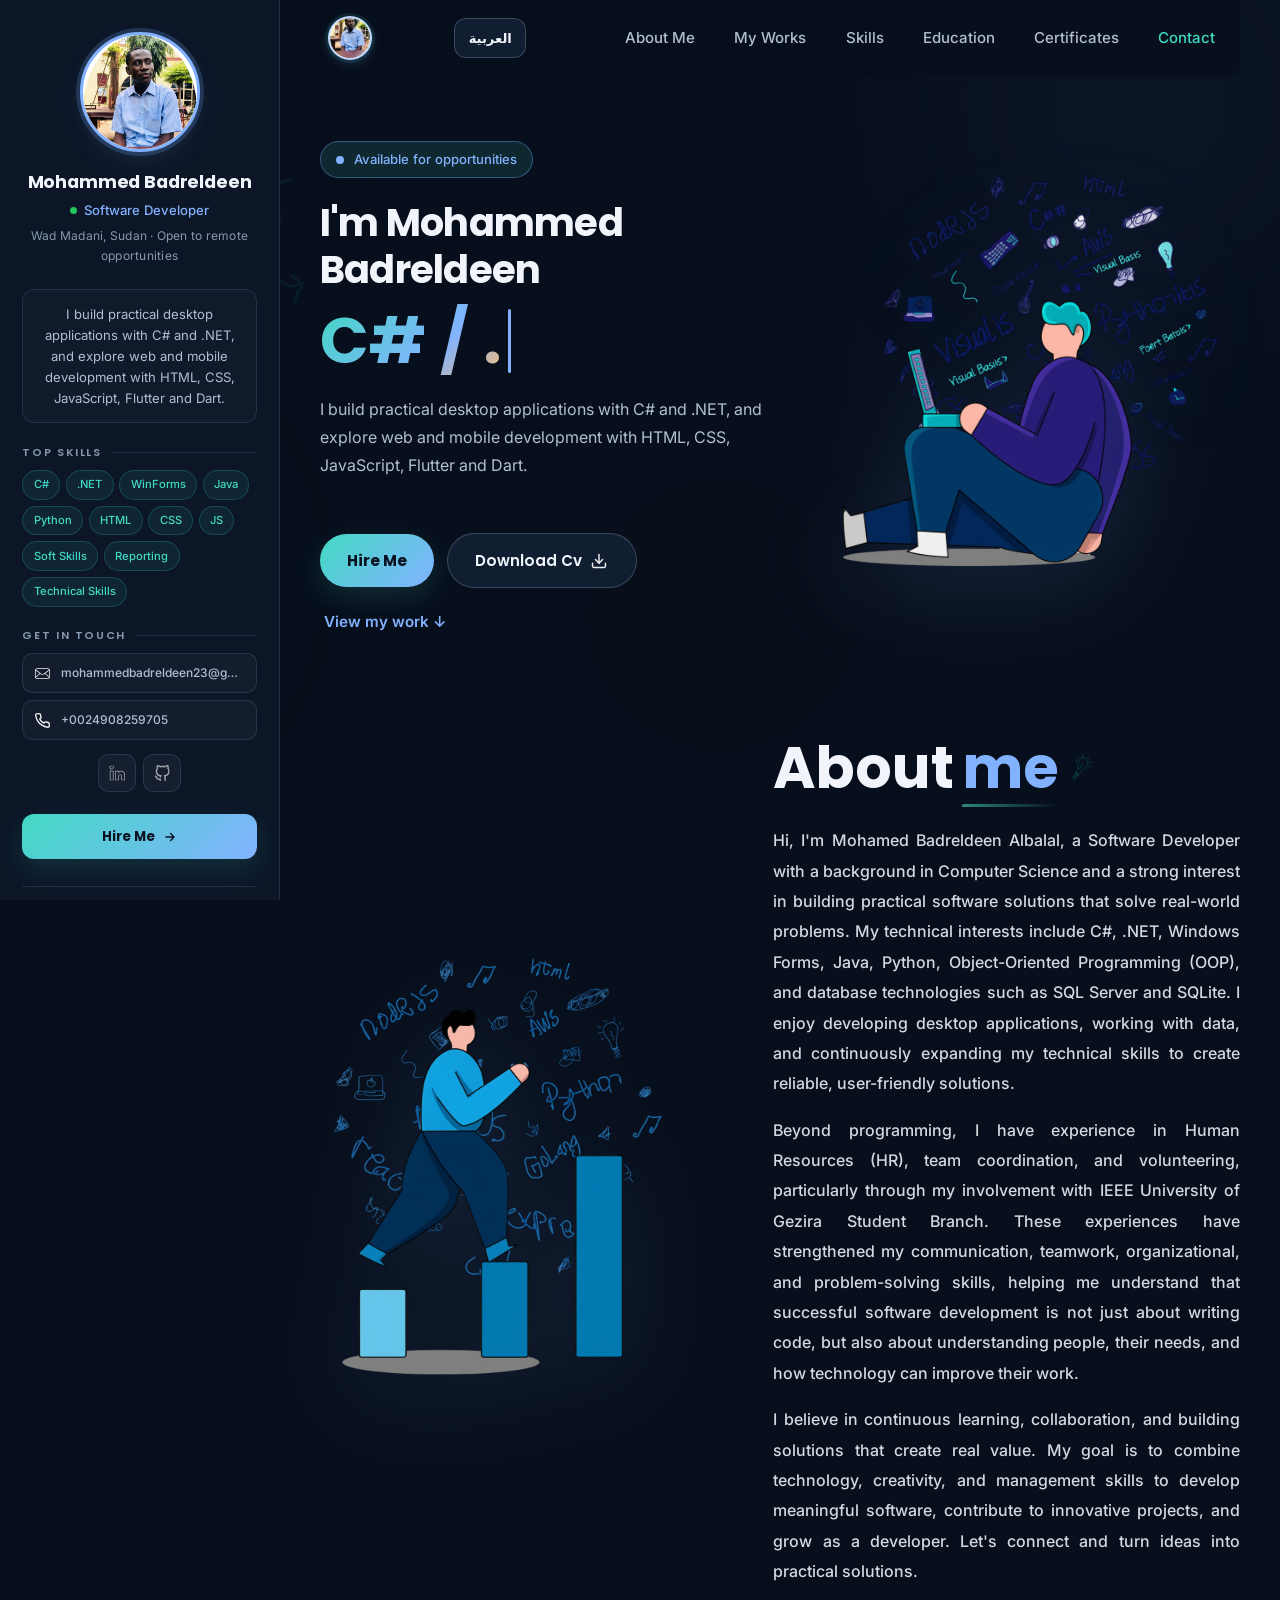
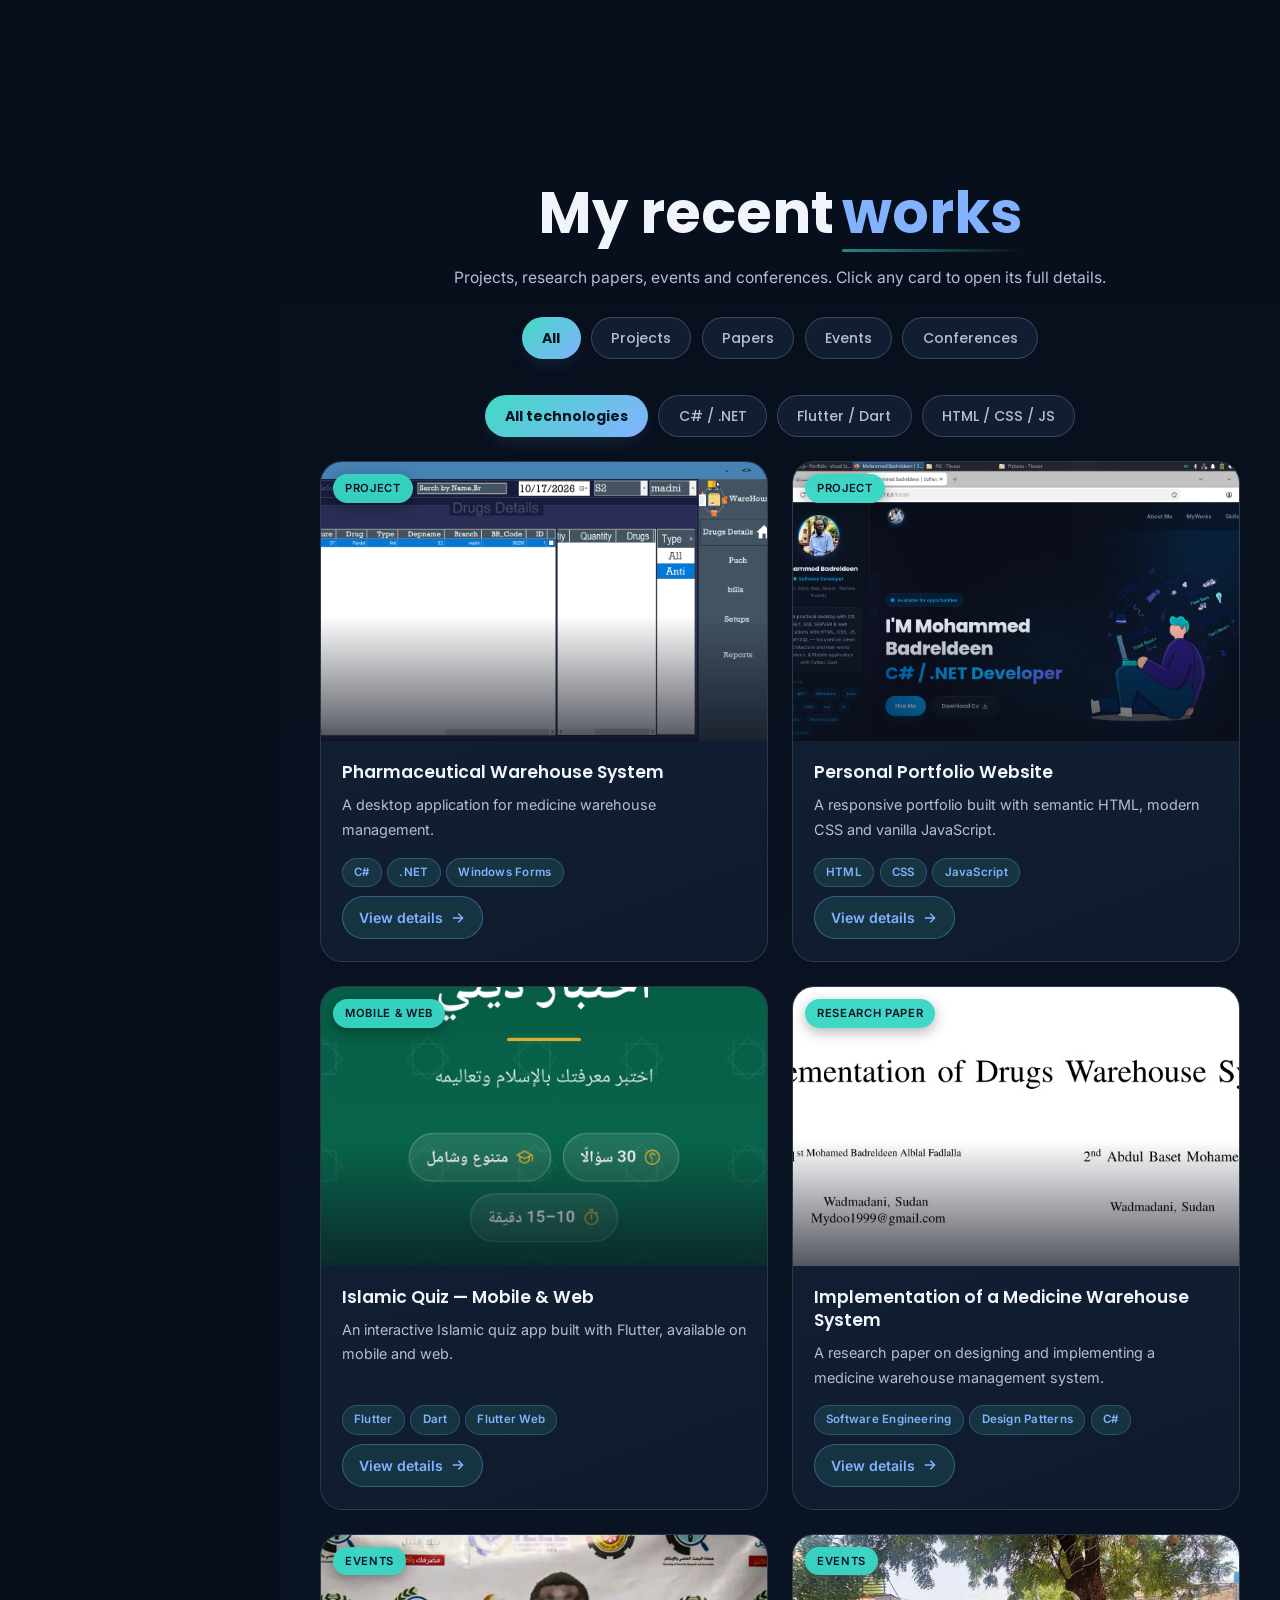
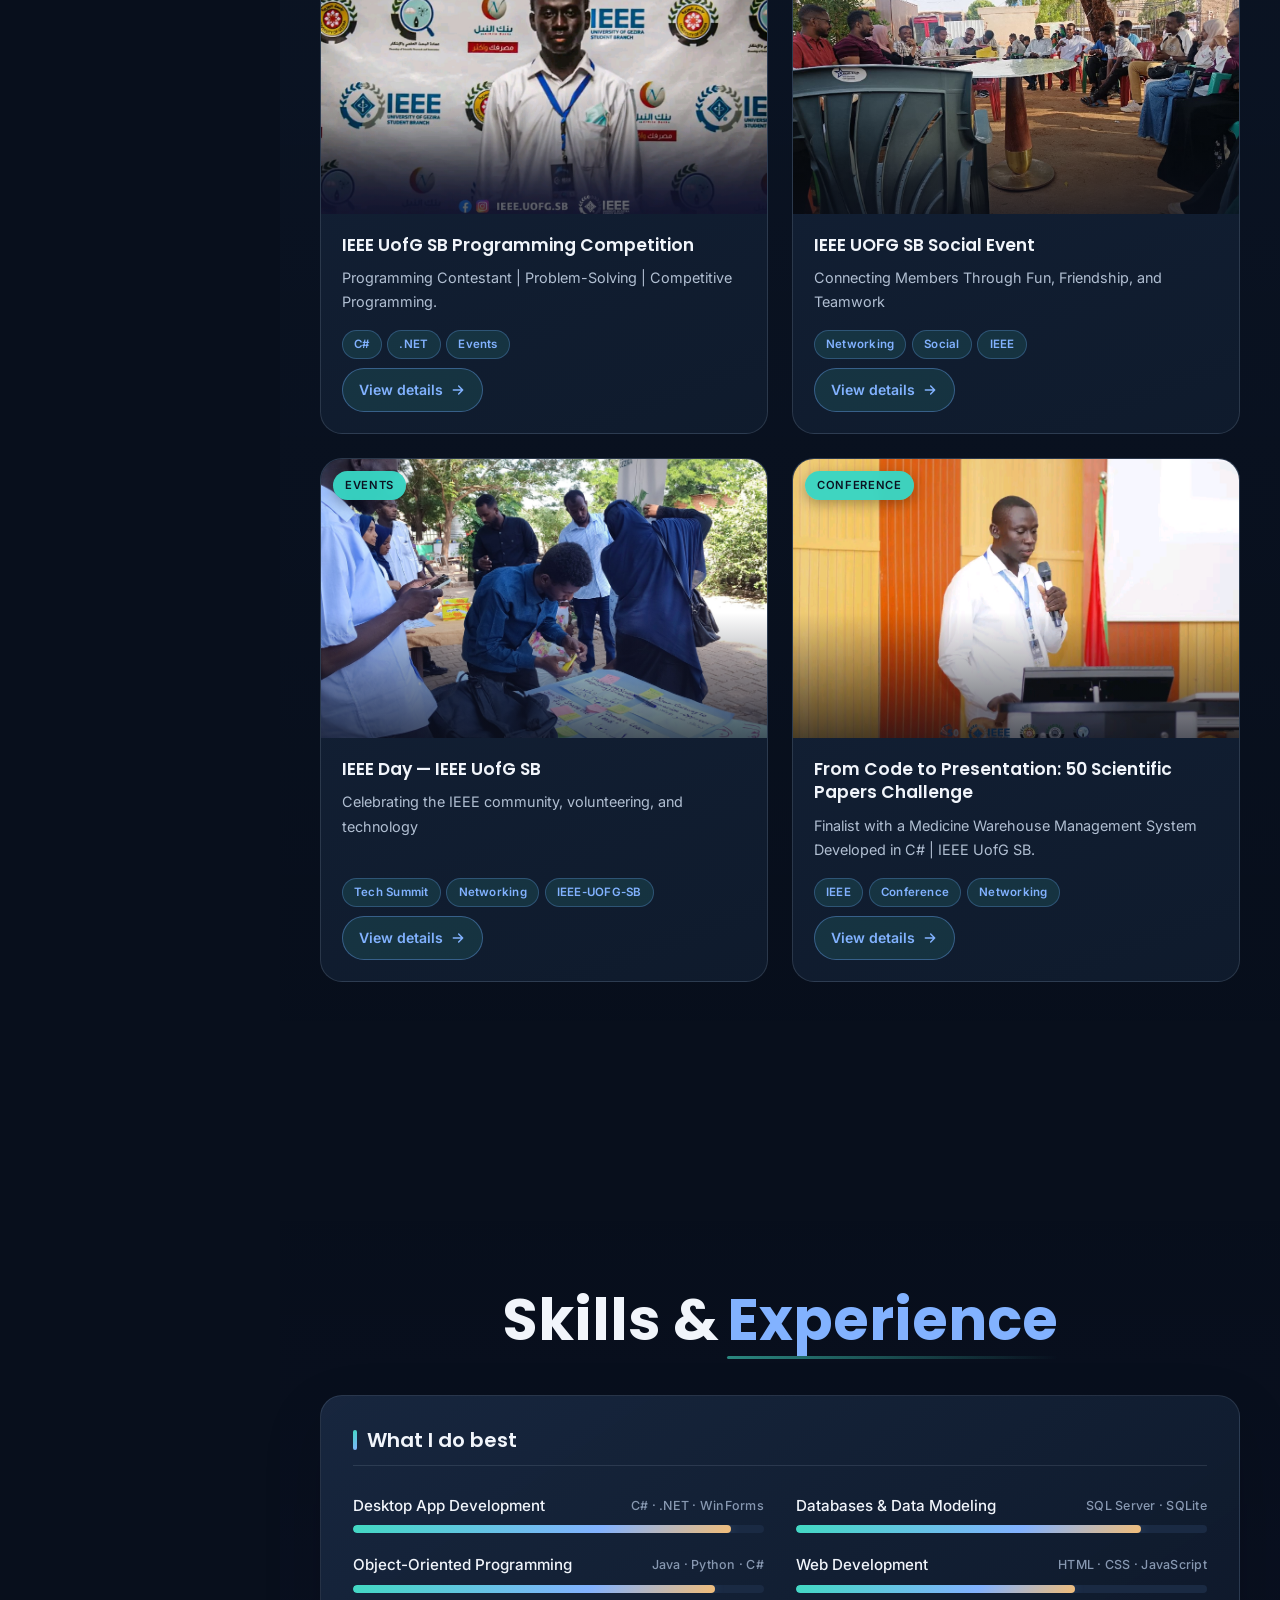
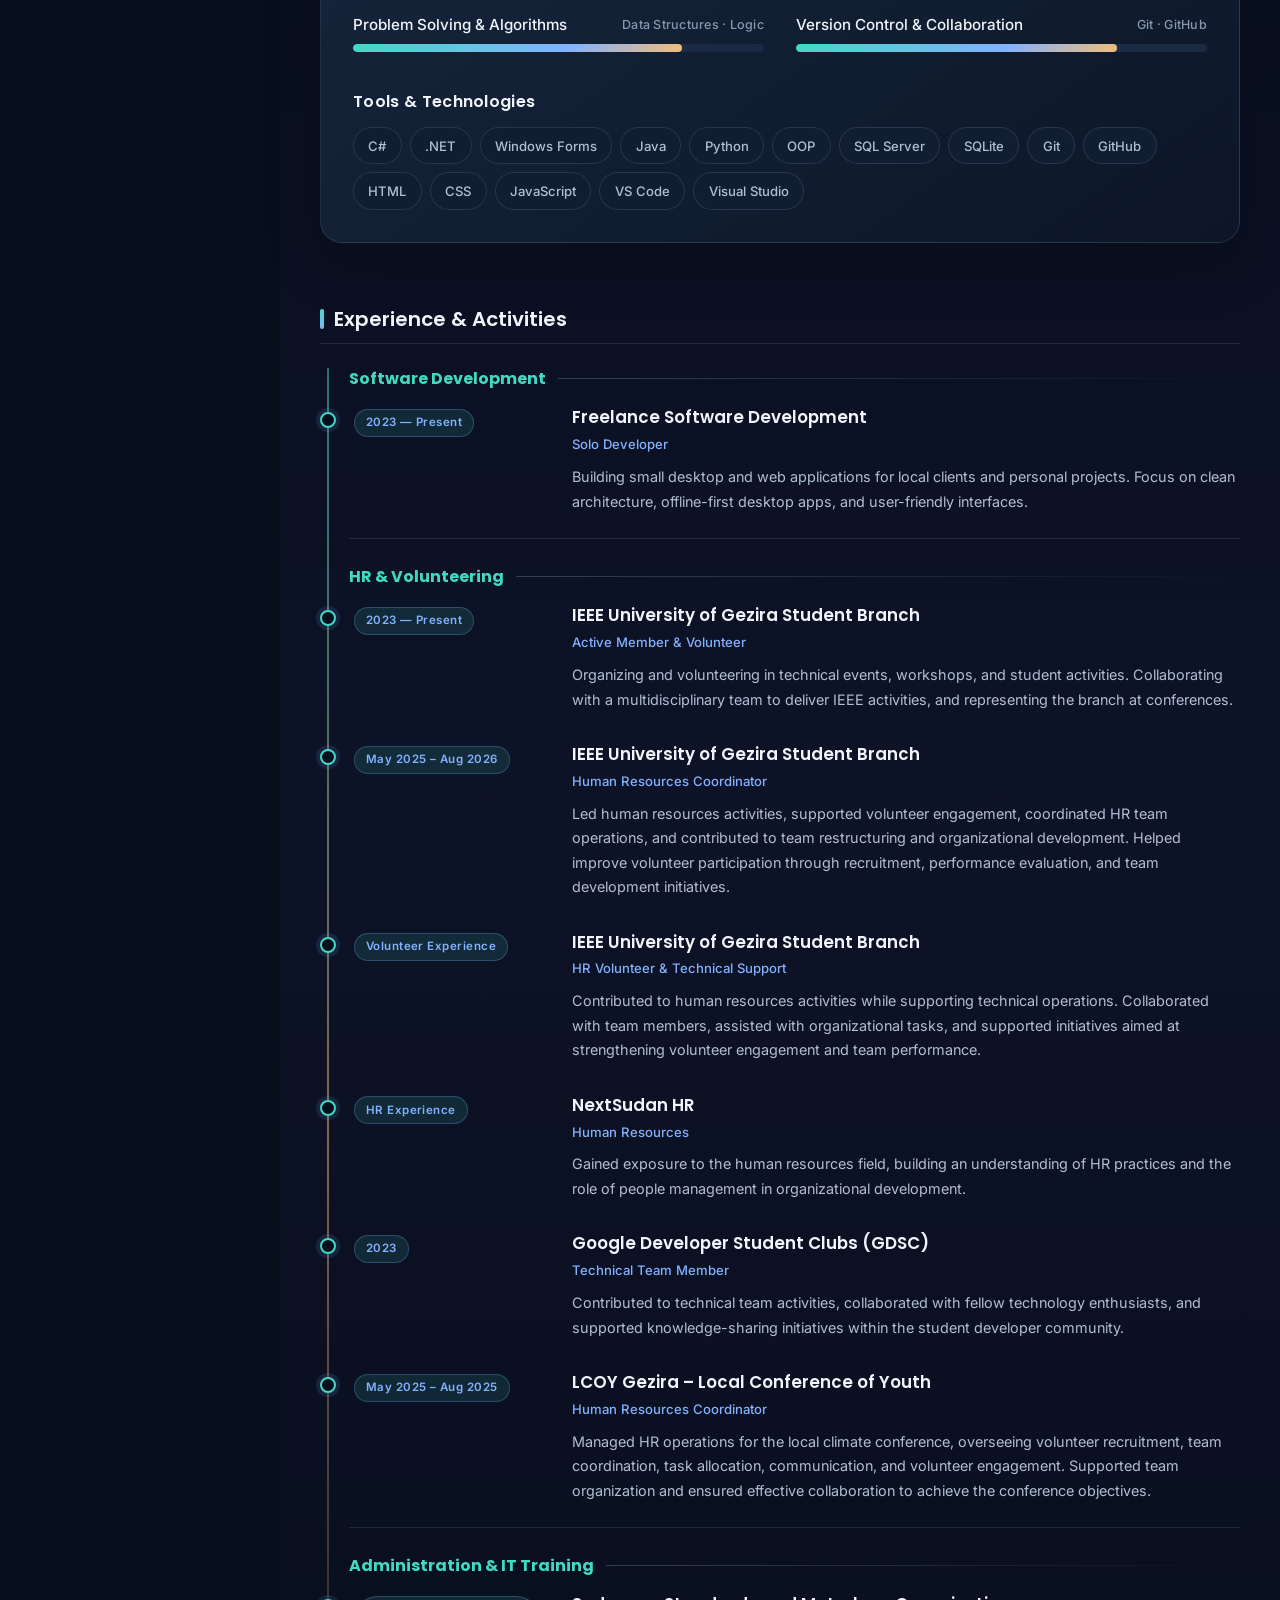
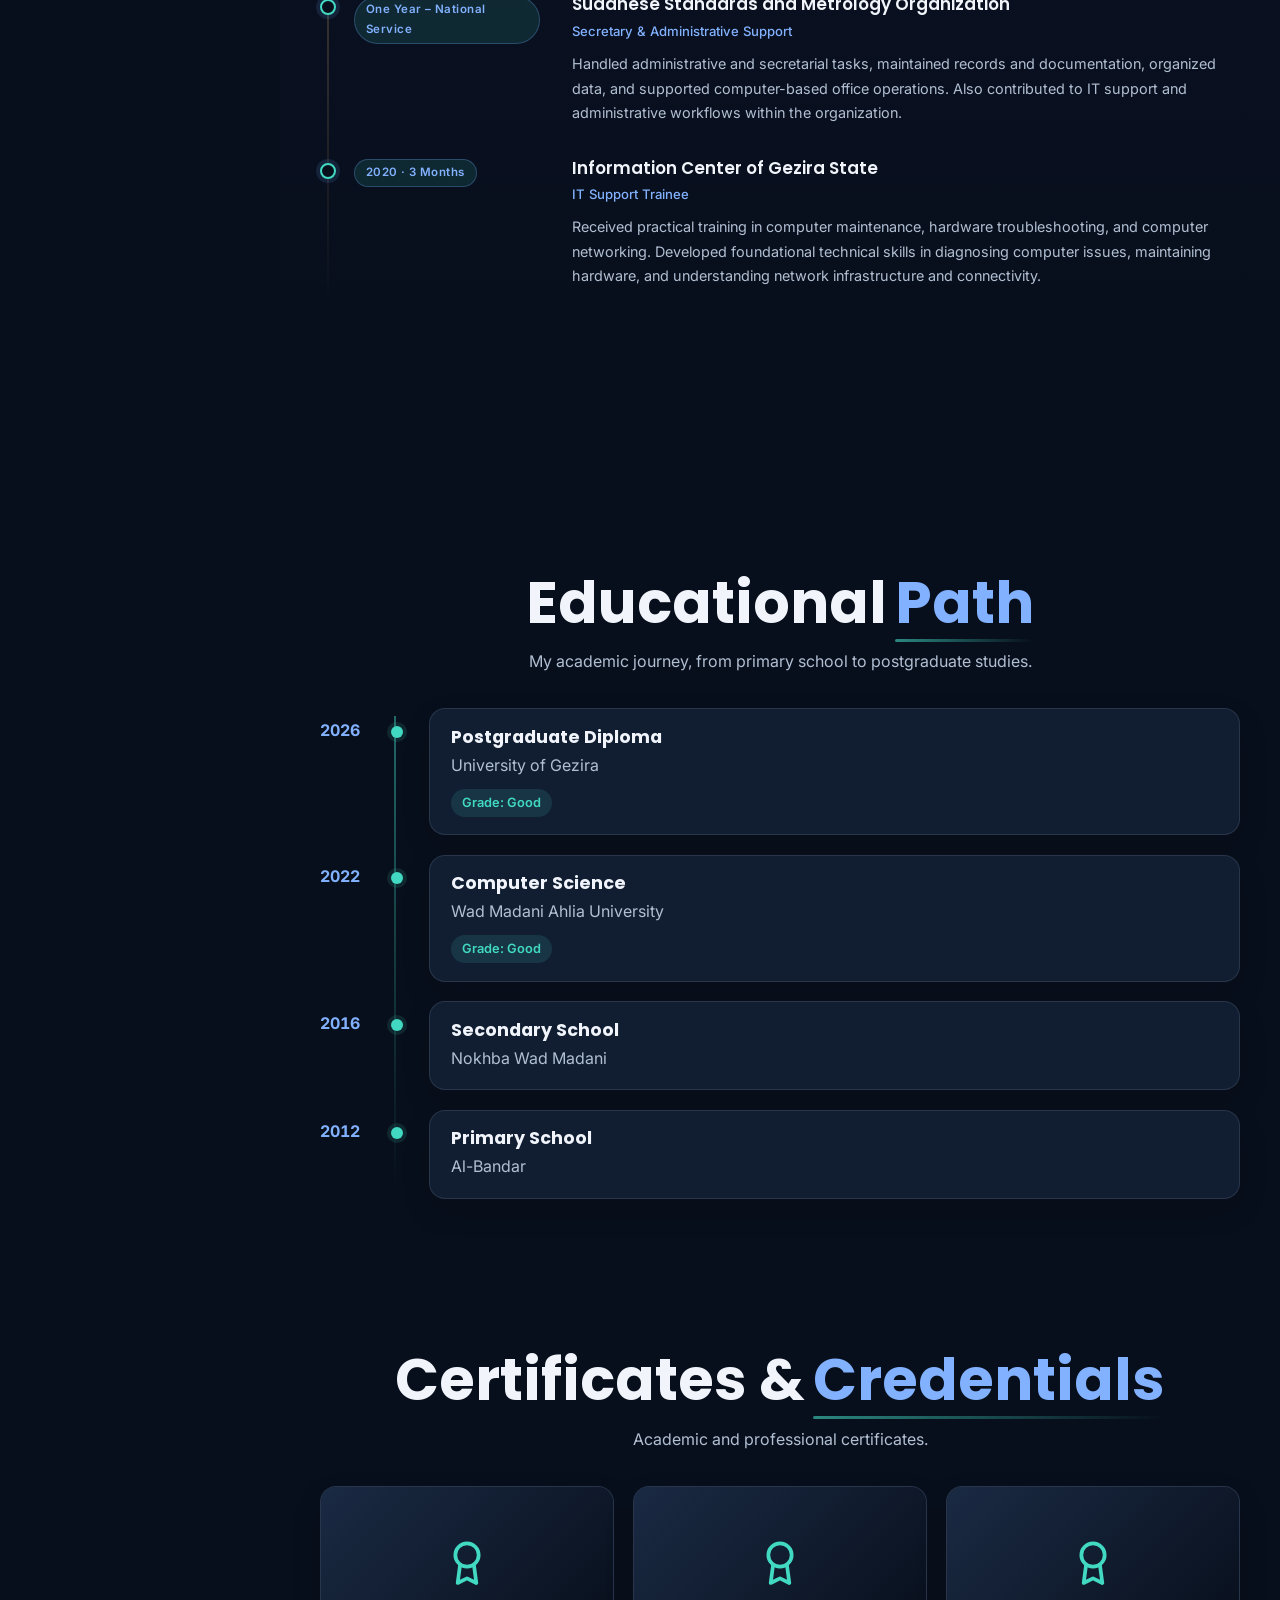
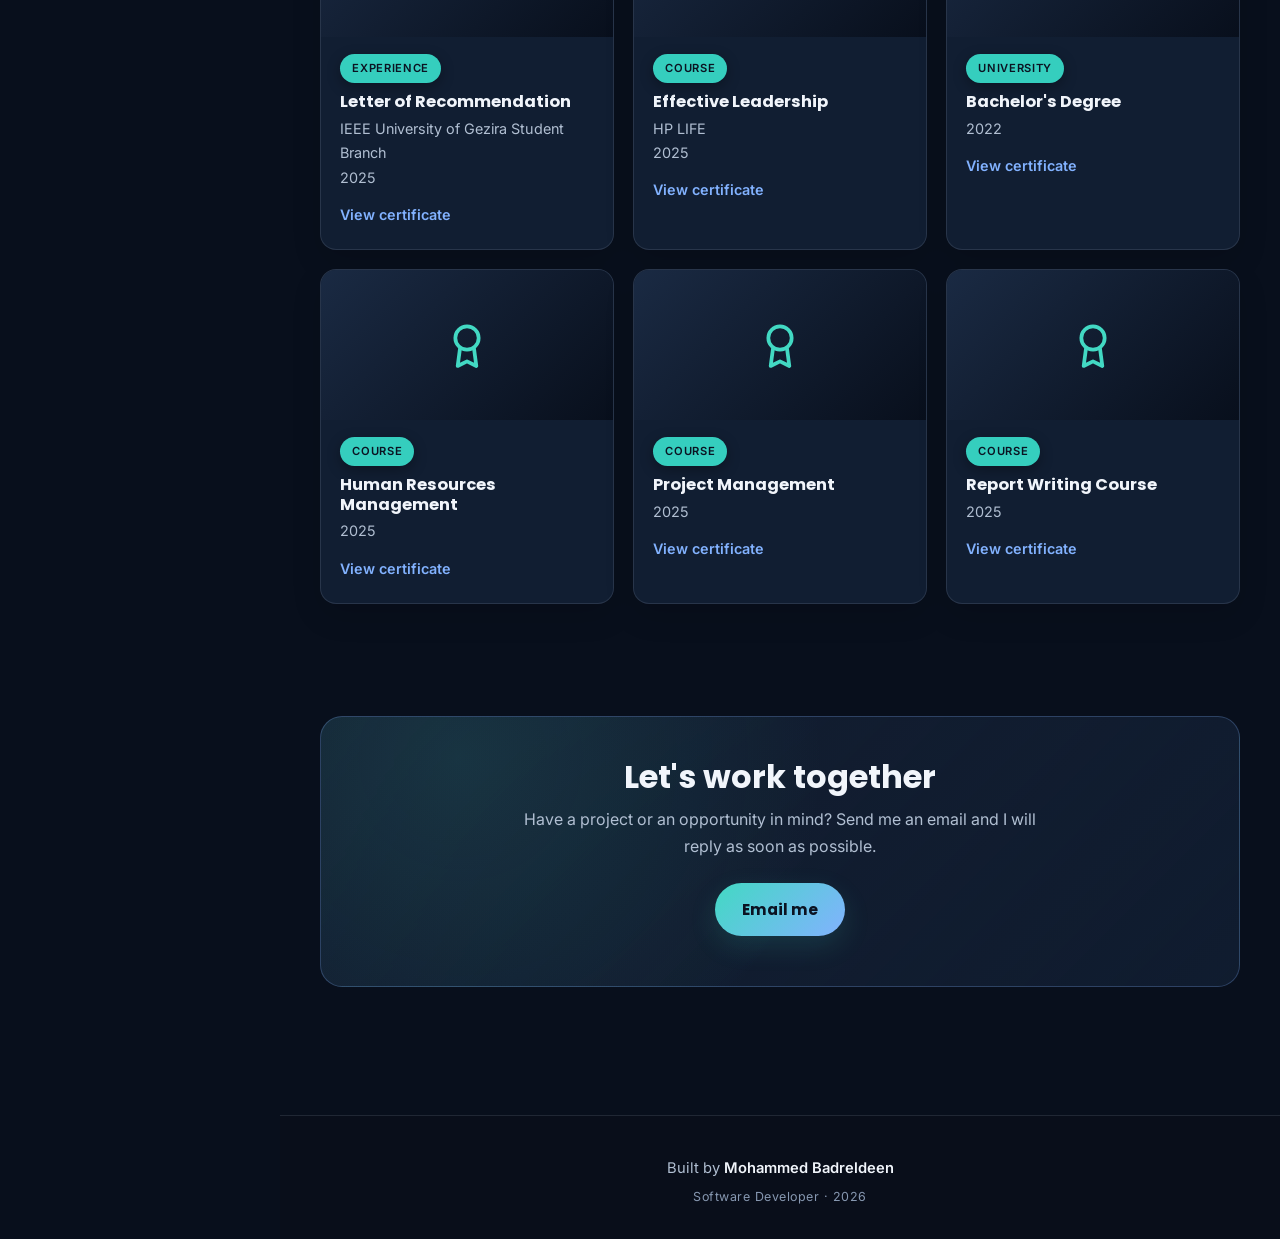
==== commit 712ee1dc: "Inahans UX" ====
--- a/index.html
+++ b/index.html
@@ -8,7 +8,7 @@
 
     <meta name="description" content="Mohammed Badreldeen — Software Developer. Projects, research papers, seminars and conferences. C#, .NET, Java, Python, SQL.">
     <meta name="author" content="Mohammed Badreldeen">
-    <meta name="theme-color" content="#07101c">
+    <meta name="theme-color" content="#080f1c">
 
     <meta name="robots" content="index, follow">
     <meta property="og:locale" content="en_US">
@@ -17,7 +17,7 @@
     <meta property="og:title" content="Mohammed Badreldeen | Software Developer">
     <meta property="og:description" content="Software Developer focused on C#, .NET, Java, Python and databases.">
 
-    <link rel="icon" href="assets/imgs/profile.png" type="image/png">
+    <link rel="icon" href="SRC/PIC/Pers.svg" type="image/svg+xml">
 
     <link rel="preconnect" href="https://fonts.googleapis.com">
     <link rel="preconnect" href="https://fonts.gstatic.com" crossorigin>
@@ -148,6 +148,7 @@
                 <li><a class="nav-link" href="#skills">Skills</a></li>
                 <li><a class="nav-link" href="#education">Education</a></li>
                 <li><a class="nav-link" href="#certificates">Certificates</a></li>
+                <li><a class="nav-link nav-contact" href="#contact">Contact</a></li>
             </ul>
         </nav>
     </header>
@@ -195,7 +196,8 @@
                     user-friendly solutions.</p>
                 <p class="aboutMePar">Beyond programming, I have experience in Human Resources (HR), team coordination, and volunteering, particularly through my involvement with IEEE University of Gezira Student Branch. These experiences have strengthened my communication,
                     teamwork, organizational, and problem-solving skills, helping me understand that successful software development is not just about writing code, but also about understanding people, their needs, and how technology can improve their
-                    work.</p>
+                    work.
+                </p>
                 <p class="aboutMePar">I believe in continuous learning, collaboration, and building solutions that create real value. My goal is to combine technology, creativity, and management skills to develop meaningful software, contribute to innovative projects, and
                     grow as a developer. Let's connect and turn ideas into practical solutions.</p>
             </div>
--- a/style.css
+++ b/style.css
@@ -3126,3 +3126,252 @@
     unicode-bidi: isolate;
     text-align: start;
 }
+
+
+/* =========================================================
+   UX POLISH — clearer hierarchy, consistent surfaces & focus
+   Keeps the existing section structure and interactions.
+========================================================= */
+
+:root {
+    --bg: #080f1c;
+    --bg-soft: #0d1728;
+    --surface: #111e32;
+    --surface-2: #1a2a43;
+    --surface-3: #263b5a;
+    --border: rgba(205, 222, 246, 0.12);
+    --border-strong: rgba(205, 222, 246, 0.22);
+    --text: #f1f5fb;
+    --text-muted: #b1bfd2;
+    --text-dim: #8798b1;
+    --accent: #42d9c3;
+    --accent-2: #82b2ff;
+    --accent-3: #f2bd78;
+    --accent-soft: rgba(66, 217, 195, 0.12);
+    --accent-glow: rgba(130, 178, 255, 0.2);
+    --gradient: linear-gradient(135deg, #42d9c3, #82b2ff);
+    --gradient-rich: linear-gradient(135deg, #42d9c3 0%, #82b2ff 65%, #f2bd78 100%);
+}
+
+/* Remove the green cast from the header/sidebar and keep the palette unified. */
+.sidebar {
+    background: rgba(13, 23, 40, 0.96);
+    border-right-color: var(--border);
+}
+
+header {
+    background-color: rgba(8, 15, 28, 0.9);
+    border-radius: 0 0 14px 14px;
+}
+
+header.scrolled {
+    background-color: rgba(8, 15, 28, 0.97);
+}
+
+.navigation {
+    background: transparent;
+}
+
+.skillsColumn {
+    background: linear-gradient(145deg, rgba(26, 42, 67, 0.88), rgba(13, 23, 40, 0.96));
+}
+
+@media (max-width: 768px) {
+    .navigation {
+        background-color: rgba(13, 23, 40, 0.98);
+    }
+}
+
+/* More legible hero hierarchy and a clearer primary action. */
+.Hreo {
+    gap: clamp(2rem, 5vw, 4rem);
+    margin-top: clamp(2.5rem, 5vw, 4.5rem);
+    margin-bottom: clamp(4rem, 7vw, 6rem);
+}
+
+.heroLead {
+    max-width: 38rem;
+    font-size: clamp(1rem, 1.25vw, 1.08rem);
+}
+
+.HeroBtns {
+    gap: 0.8rem;
+}
+
+.hireMe,
+.sidebarCta,
+.contactBox .hireMe {
+    box-shadow: 0 10px 28px rgba(66, 217, 195, 0.14);
+}
+
+.hireMe:focus-visible,
+.CV:focus-visible,
+.heroLink:focus-visible,
+.sidebarCta:focus-visible,
+.nav-link:focus-visible,
+.filter-btn:focus-visible,
+.workItem a:focus-visible,
+.sidebarContactItem:focus-visible,
+.certLink:focus-visible,
+button:focus-visible {
+    outline: 3px solid var(--accent-2);
+    outline-offset: 4px;
+}
+
+/* Keep section starts easy to scan without changing their order. */
+.aboutMe,
+.works,
+.skills,
+.education,
+.certificates {
+    scroll-margin-top: calc(var(--header-h) + 1.5rem);
+}
+
+.worksIntro,
+.sectionIntro {
+    max-width: 44rem;
+    margin-inline: auto;
+    text-align: center;
+    line-height: 1.8;
+}
+
+.worksIntro {
+    margin-bottom: 1.6rem;
+}
+
+.worksFilter {
+    gap: 0.65rem;
+    margin-bottom: 1.5rem;
+}
+
+.filter-btn {
+    min-height: 42px;
+    padding-inline: 1.2rem;
+    border-color: var(--border-strong);
+}
+
+.filter-btn:hover {
+    background: var(--surface-2);
+    color: var(--text);
+}
+
+.filter-btn.active {
+    color: #071522;
+}
+
+/* Cards communicate that the whole card opens a detail page. */
+.workItem {
+    background: linear-gradient(160deg, rgba(20, 34, 56, 0.98), rgba(15, 27, 45, 0.98));
+    border-color: rgba(205, 222, 246, 0.14);
+}
+
+.workItem:hover {
+    border-color: rgba(130, 178, 255, 0.55);
+    box-shadow: 0 22px 46px -24px rgba(130, 178, 255, 0.42);
+}
+
+.workBody {
+    min-height: 190px;
+    padding: 1.25rem 1.3rem 1.35rem;
+}
+
+.workBody h3 {
+    line-height: 1.35;
+}
+
+.workBody p {
+    line-height: 1.7;
+}
+
+.workCta {
+    margin-top: auto;
+    padding-top: 0.55rem;
+    padding-bottom: 0.55rem;
+}
+
+/* Improve scanability of the long-form sections and detail page. */
+.eduCard,
+.certCard,
+.skillsColumn,
+.experienceColumn,
+.detailSection,
+.detailGallery {
+    border-color: var(--border);
+}
+
+.eduCard,
+.certCard {
+    box-shadow: 0 12px 30px rgba(0, 0, 0, 0.12);
+}
+
+.contactBox {
+    background:
+        radial-gradient(circle at 15% 15%, rgba(66, 217, 195, 0.12), transparent 45%),
+        linear-gradient(135deg, rgba(130, 178, 255, 0.09), rgba(17, 30, 50, 0.88));
+    border-color: rgba(130, 178, 255, 0.25);
+}
+
+.nav-contact {
+    color: var(--accent);
+}
+
+.sidebarContactItem span {
+    overflow-wrap: anywhere;
+}
+
+@media (max-width: 900px) {
+    .Hreo {
+        gap: 2rem;
+    }
+
+    .worksGrid,
+    .works ul.worksGrid {
+        grid-template-columns: repeat(auto-fit, minmax(min(100%, 270px), 1fr));
+    }
+}
+
+@media (max-width: 600px) {
+    .Hreo {
+        margin-top: 2rem;
+        margin-bottom: 3.5rem;
+    }
+
+    .HeroBtns {
+        align-items: stretch;
+    }
+
+    .HeroBtns .hireMe,
+    .HeroBtns .CV {
+        min-height: 46px;
+        justify-content: center;
+    }
+
+    .worksGrid,
+    .works ul.worksGrid {
+        grid-template-columns: minmax(0, 1fr);
+        gap: 1rem;
+    }
+
+    .workBody {
+        min-height: 0;
+    }
+
+    .contactCta {
+        padding-top: 2rem;
+        padding-bottom: 3rem;
+    }
+
+    .contactBox {
+        padding: 2rem 1.15rem;
+    }
+}
+
+@media (prefers-reduced-motion: reduce) {
+    .workItem,
+    .eduCard,
+    .certCard,
+    .hireMe,
+    .sidebarCta {
+        transition-duration: 0.01ms !important;
+    }
+}
